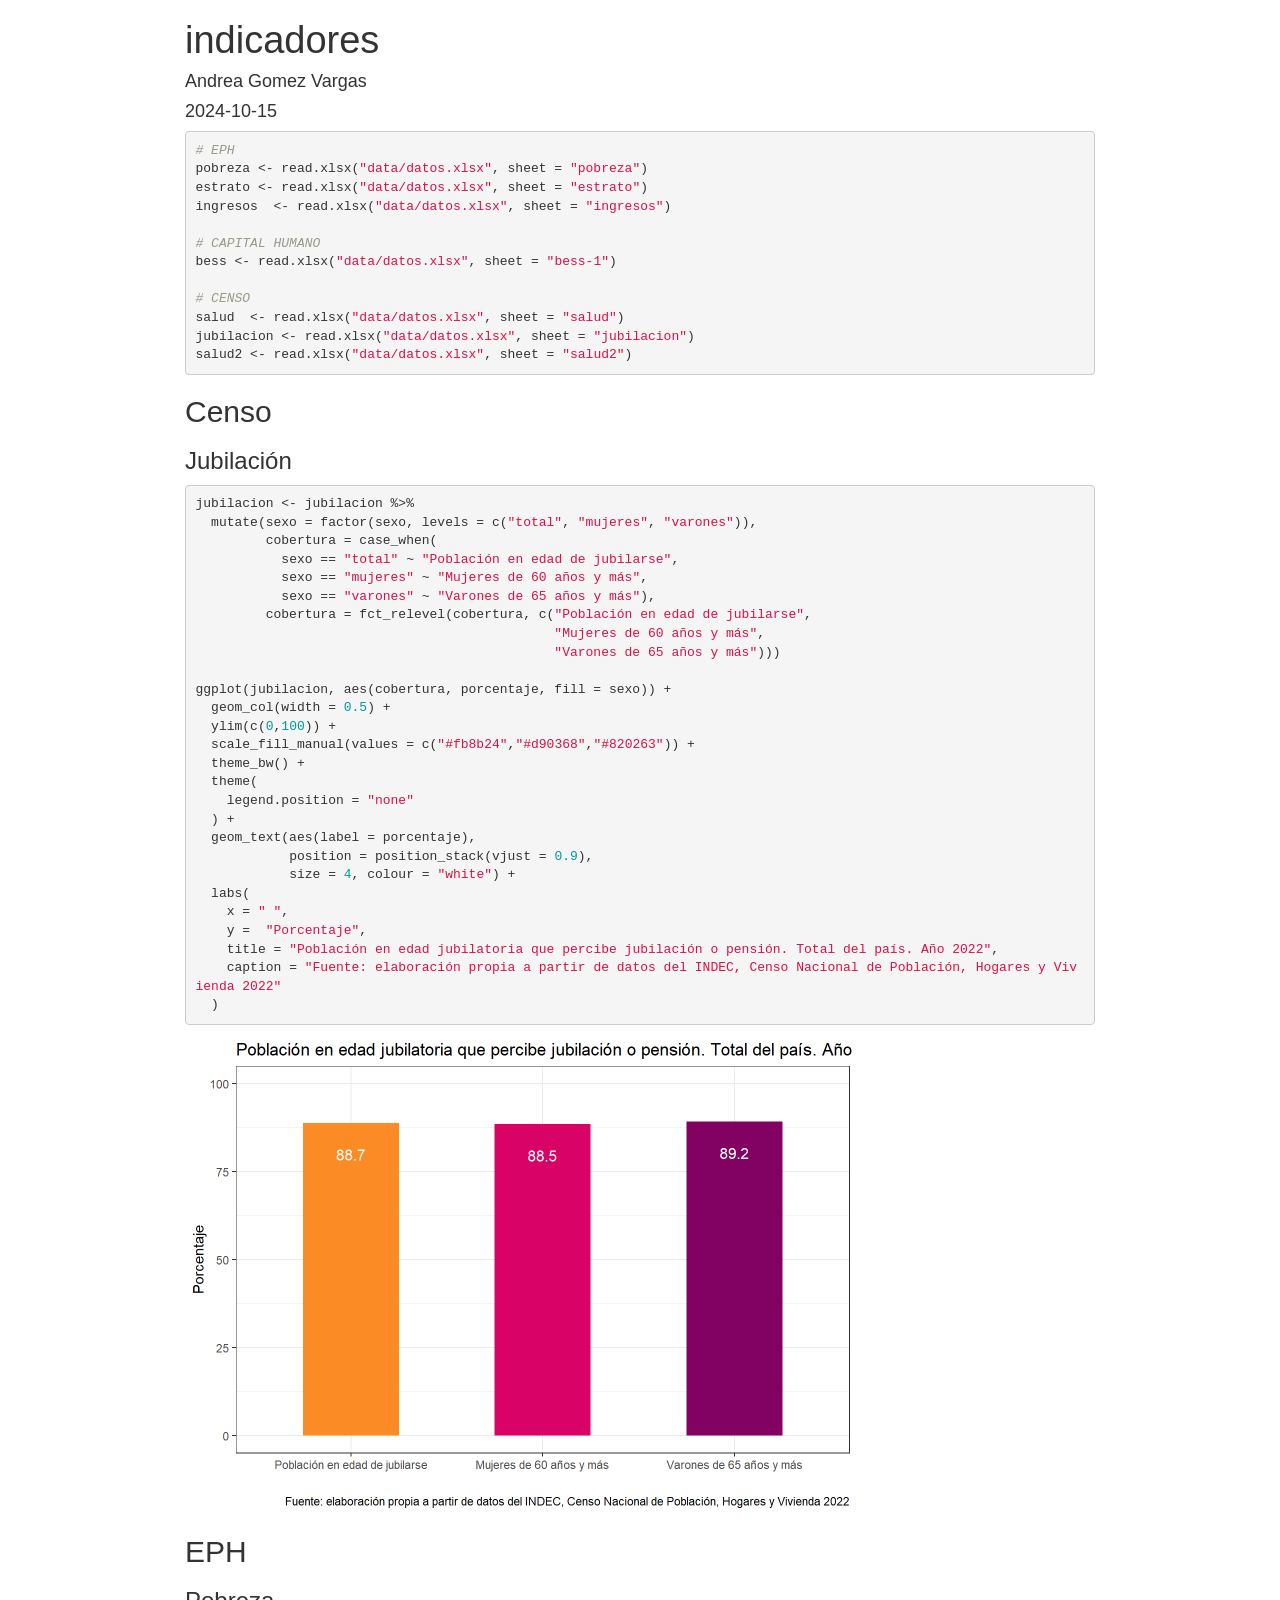
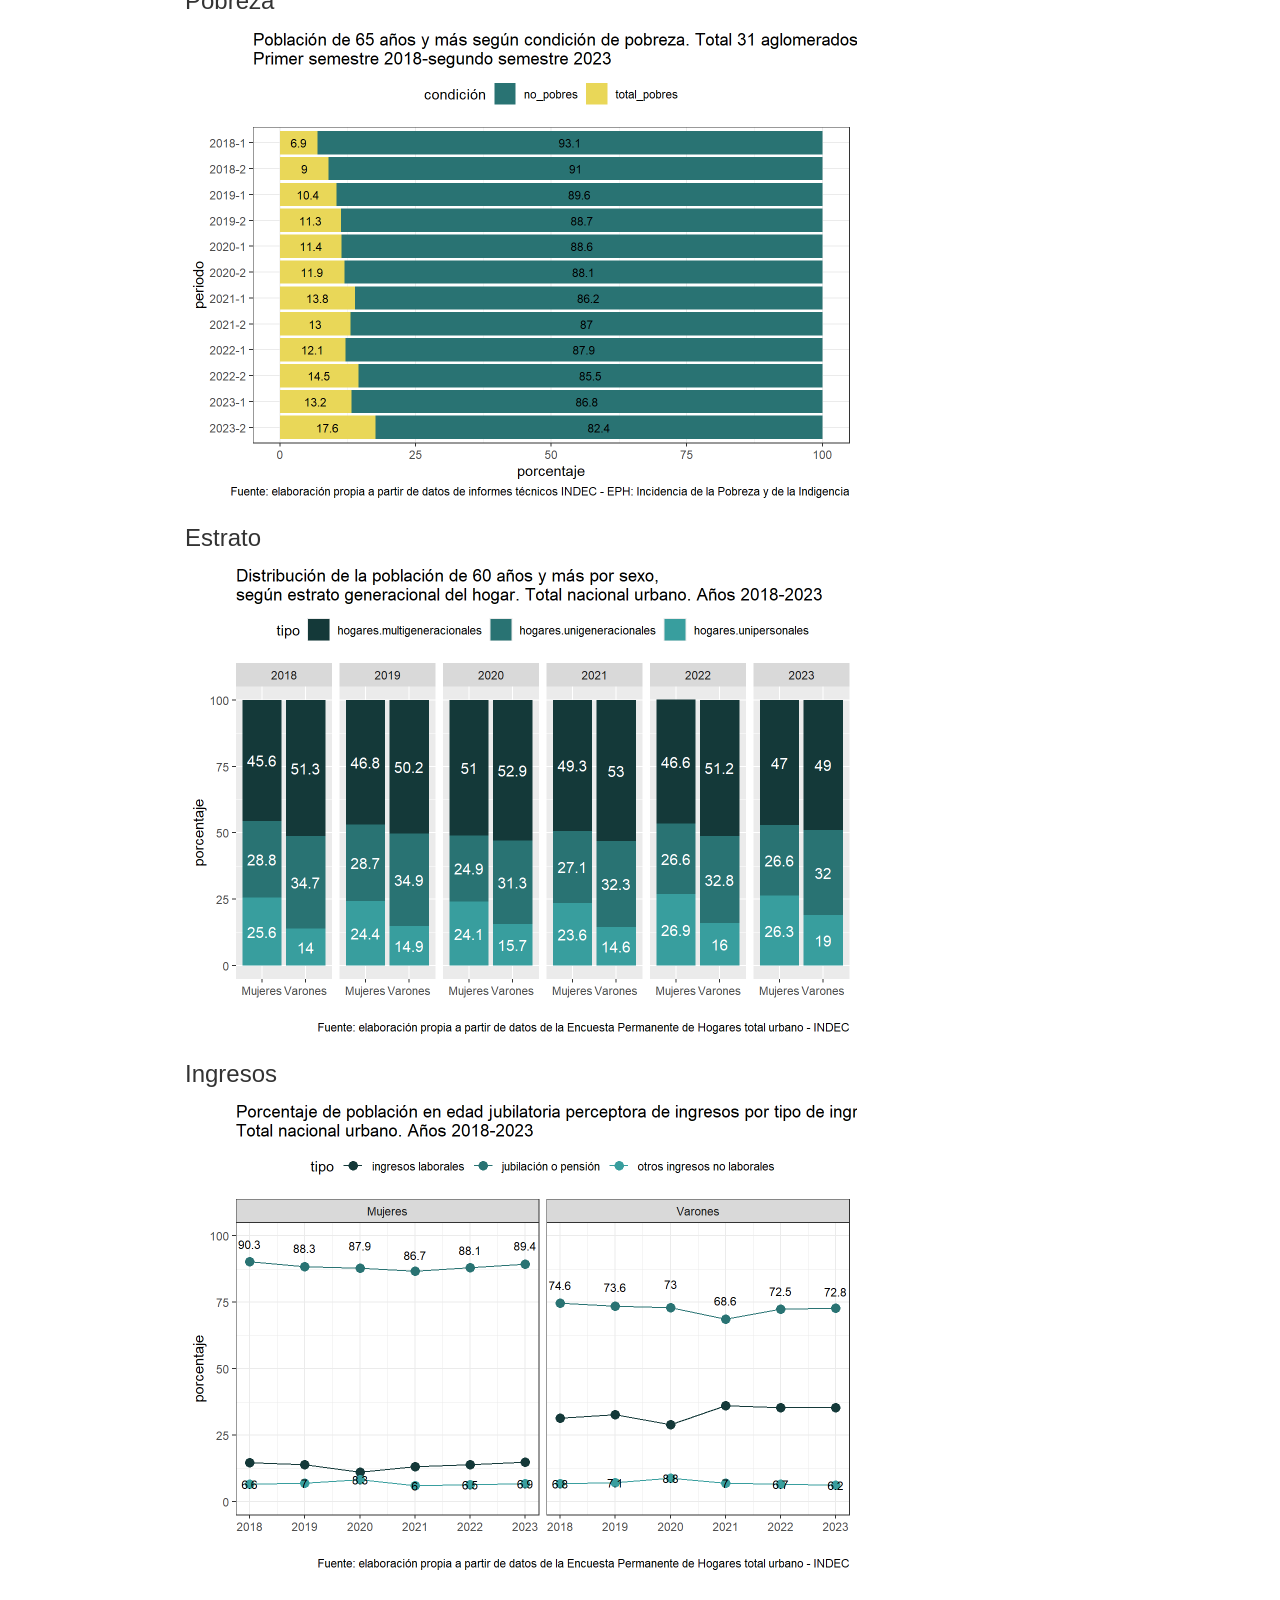
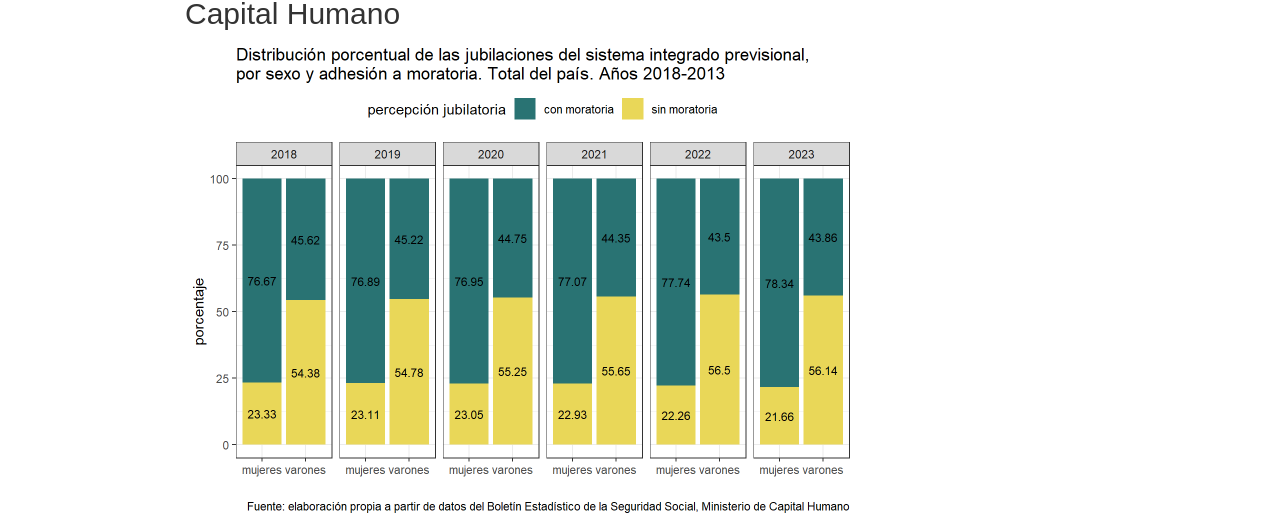
==== indicadores.html @ 0a5848cb "update graphs" ====
<!DOCTYPE html>

<html>

<head>

<meta charset="utf-8" />
<meta name="generator" content="pandoc" />
<meta http-equiv="X-UA-Compatible" content="IE=EDGE" />


<meta name="author" content="Andrea Gomez Vargas" />

<meta name="date" content="2024-10-15" />

<title>indicadores</title>

<script>// Pandoc 2.9 adds attributes on both header and div. We remove the former (to
// be compatible with the behavior of Pandoc < 2.8).
document.addEventListener('DOMContentLoaded', function(e) {
  var hs = document.querySelectorAll("div.section[class*='level'] > :first-child");
  var i, h, a;
  for (i = 0; i < hs.length; i++) {
    h = hs[i];
    if (!/^h[1-6]$/i.test(h.tagName)) continue;  // it should be a header h1-h6
    a = h.attributes;
    while (a.length > 0) h.removeAttribute(a[0].name);
  }
});
</script>
<script>/*! jQuery v3.6.0 | (c) OpenJS Foundation and other contributors | jquery.org/license */
!function(e,t){"use strict";"object"==typeof module&&"object"==typeof module.exports?module.exports=e.document?t(e,!0):function(e){if(!e.document)throw new Error("jQuery requires a window with a document");return t(e)}:t(e)}("undefined"!=typeof window?window:this,function(C,e){"use strict";var t=[],r=Object.getPrototypeOf,s=t.slice,g=t.flat?function(e){return t.flat.call(e)}:function(e){return t.concat.apply([],e)},u=t.push,i=t.indexOf,n={},o=n.toString,v=n.hasOwnProperty,a=v.toString,l=a.call(Object),y={},m=function(e){return"function"==typeof e&&"number"!=typeof e.nodeType&&"function"!=typeof e.item},x=function(e){return null!=e&&e===e.window},E=C.document,c={type:!0,src:!0,nonce:!0,noModule:!0};function b(e,t,n){var r,i,o=(n=n||E).createElement("script");if(o.text=e,t)for(r in c)(i=t[r]||t.getAttribute&&t.getAttribute(r))&&o.setAttribute(r,i);n.head.appendChild(o).parentNode.removeChild(o)}function w(e){return null==e?e+"":"object"==typeof e||"function"==typeof e?n[o.call(e)]||"object":typeof e}var f="3.6.0",S=function(e,t){return new S.fn.init(e,t)};function p(e){var t=!!e&&"length"in e&&e.length,n=w(e);return!m(e)&&!x(e)&&("array"===n||0===t||"number"==typeof t&&0<t&&t-1 in e)}S.fn=S.prototype={jquery:f,constructor:S,length:0,toArray:function(){return s.call(this)},get:function(e){return null==e?s.call(this):e<0?this[e+this.length]:this[e]},pushStack:function(e){var t=S.merge(this.constructor(),e);return t.prevObject=this,t},each:function(e){return S.each(this,e)},map:function(n){return this.pushStack(S.map(this,function(e,t){return n.call(e,t,e)}))},slice:function(){return this.pushStack(s.apply(this,arguments))},first:function(){return this.eq(0)},last:function(){return this.eq(-1)},even:function(){return this.pushStack(S.grep(this,function(e,t){return(t+1)%2}))},odd:function(){return this.pushStack(S.grep(this,function(e,t){return t%2}))},eq:function(e){var t=this.length,n=+e+(e<0?t:0);return this.pushStack(0<=n&&n<t?[this[n]]:[])},end:function(){return this.prevObject||this.constructor()},push:u,sort:t.sort,splice:t.splice},S.extend=S.fn.extend=function(){var e,t,n,r,i,o,a=arguments[0]||{},s=1,u=arguments.length,l=!1;for("boolean"==typeof a&&(l=a,a=arguments[s]||{},s++),"object"==typeof a||m(a)||(a={}),s===u&&(a=this,s--);s<u;s++)if(null!=(e=arguments[s]))for(t in e)r=e[t],"__proto__"!==t&&a!==r&&(l&&r&&(S.isPlainObject(r)||(i=Array.isArray(r)))?(n=a[t],o=i&&!Array.isArray(n)?[]:i||S.isPlainObject(n)?n:{},i=!1,a[t]=S.extend(l,o,r)):void 0!==r&&(a[t]=r));return a},S.extend({expando:"jQuery"+(f+Math.random()).replace(/\D/g,""),isReady:!0,error:function(e){throw new Error(e)},noop:function(){},isPlainObject:function(e){var t,n;return!(!e||"[object Object]"!==o.call(e))&&(!(t=r(e))||"function"==typeof(n=v.call(t,"constructor")&&t.constructor)&&a.call(n)===l)},isEmptyObject:function(e){var t;for(t in e)return!1;return!0},globalEval:function(e,t,n){b(e,{nonce:t&&t.nonce},n)},each:function(e,t){var n,r=0;if(p(e)){for(n=e.length;r<n;r++)if(!1===t.call(e[r],r,e[r]))break}else for(r in e)if(!1===t.call(e[r],r,e[r]))break;return e},makeArray:function(e,t){var n=t||[];return null!=e&&(p(Object(e))?S.merge(n,"string"==typeof e?[e]:e):u.call(n,e)),n},inArray:function(e,t,n){return null==t?-1:i.call(t,e,n)},merge:function(e,t){for(var n=+t.length,r=0,i=e.length;r<n;r++)e[i++]=t[r];return e.length=i,e},grep:function(e,t,n){for(var r=[],i=0,o=e.length,a=!n;i<o;i++)!t(e[i],i)!==a&&r.push(e[i]);return r},map:function(e,t,n){var r,i,o=0,a=[];if(p(e))for(r=e.length;o<r;o++)null!=(i=t(e[o],o,n))&&a.push(i);else for(o in e)null!=(i=t(e[o],o,n))&&a.push(i);return g(a)},guid:1,support:y}),"function"==typeof Symbol&&(S.fn[Symbol.iterator]=t[Symbol.iterator]),S.each("Boolean Number String Function Array Date RegExp Object Error Symbol".split(" "),function(e,t){n["[object "+t+"]"]=t.toLowerCase()});var d=function(n){var e,d,b,o,i,h,f,g,w,u,l,T,C,a,E,v,s,c,y,S="sizzle"+1*new Date,p=n.document,k=0,r=0,m=ue(),x=ue(),A=ue(),N=ue(),j=function(e,t){return e===t&&(l=!0),0},D={}.hasOwnProperty,t=[],q=t.pop,L=t.push,H=t.push,O=t.slice,P=function(e,t){for(var n=0,r=e.length;n<r;n++)if(e[n]===t)return n;return-1},R="checked|selected|async|autofocus|autoplay|controls|defer|disabled|hidden|ismap|loop|multiple|open|readonly|required|scoped",M="[\\x20\\t\\r\\n\\f]",I="(?:\\\\[\\da-fA-F]{1,6}"+M+"?|\\\\[^\\r\\n\\f]|[\\w-]|[^\0-\\x7f])+",W="\\["+M+"*("+I+")(?:"+M+"*([*^$|!~]?=)"+M+"*(?:'((?:\\\\.|[^\\\\'])*)'|\"((?:\\\\.|[^\\\\\"])*)\"|("+I+"))|)"+M+"*\\]",F=":("+I+")(?:\\((('((?:\\\\.|[^\\\\'])*)'|\"((?:\\\\.|[^\\\\\"])*)\")|((?:\\\\.|[^\\\\()[\\]]|"+W+")*)|.*)\\)|)",B=new RegExp(M+"+","g"),$=new RegExp("^"+M+"+|((?:^|[^\\\\])(?:\\\\.)*)"+M+"+$","g"),_=new RegExp("^"+M+"*,"+M+"*"),z=new RegExp("^"+M+"*([>+~]|"+M+")"+M+"*"),U=new RegExp(M+"|>"),X=new RegExp(F),V=new RegExp("^"+I+"$"),G={ID:new RegExp("^#("+I+")"),CLASS:new RegExp("^\\.("+I+")"),TAG:new RegExp("^("+I+"|[*])"),ATTR:new RegExp("^"+W),PSEUDO:new RegExp("^"+F),CHILD:new RegExp("^:(only|first|last|nth|nth-last)-(child|of-type)(?:\\("+M+"*(even|odd|(([+-]|)(\\d*)n|)"+M+"*(?:([+-]|)"+M+"*(\\d+)|))"+M+"*\\)|)","i"),bool:new RegExp("^(?:"+R+")$","i"),needsContext:new RegExp("^"+M+"*[>+~]|:(even|odd|eq|gt|lt|nth|first|last)(?:\\("+M+"*((?:-\\d)?\\d*)"+M+"*\\)|)(?=[^-]|$)","i")},Y=/HTML$/i,Q=/^(?:input|select|textarea|button)$/i,J=/^h\d$/i,K=/^[^{]+\{\s*\[native \w/,Z=/^(?:#([\w-]+)|(\w+)|\.([\w-]+))$/,ee=/[+~]/,te=new RegExp("\\\\[\\da-fA-F]{1,6}"+M+"?|\\\\([^\\r\\n\\f])","g"),ne=function(e,t){var n="0x"+e.slice(1)-65536;return t||(n<0?String.fromCharCode(n+65536):String.fromCharCode(n>>10|55296,1023&n|56320))},re=/([\0-\x1f\x7f]|^-?\d)|^-$|[^\0-\x1f\x7f-\uFFFF\w-]/g,ie=function(e,t){return t?"\0"===e?"\ufffd":e.slice(0,-1)+"\\"+e.charCodeAt(e.length-1).toString(16)+" ":"\\"+e},oe=function(){T()},ae=be(function(e){return!0===e.disabled&&"fieldset"===e.nodeName.toLowerCase()},{dir:"parentNode",next:"legend"});try{H.apply(t=O.call(p.childNodes),p.childNodes),t[p.childNodes.length].nodeType}catch(e){H={apply:t.length?function(e,t){L.apply(e,O.call(t))}:function(e,t){var n=e.length,r=0;while(e[n++]=t[r++]);e.length=n-1}}}function se(t,e,n,r){var i,o,a,s,u,l,c,f=e&&e.ownerDocument,p=e?e.nodeType:9;if(n=n||[],"string"!=typeof t||!t||1!==p&&9!==p&&11!==p)return n;if(!r&&(T(e),e=e||C,E)){if(11!==p&&(u=Z.exec(t)))if(i=u[1]){if(9===p){if(!(a=e.getElementById(i)))return n;if(a.id===i)return n.push(a),n}else if(f&&(a=f.getElementById(i))&&y(e,a)&&a.id===i)return n.push(a),n}else{if(u[2])return H.apply(n,e.getElementsByTagName(t)),n;if((i=u[3])&&d.getElementsByClassName&&e.getElementsByClassName)return H.apply(n,e.getElementsByClassName(i)),n}if(d.qsa&&!N[t+" "]&&(!v||!v.test(t))&&(1!==p||"object"!==e.nodeName.toLowerCase())){if(c=t,f=e,1===p&&(U.test(t)||z.test(t))){(f=ee.test(t)&&ye(e.parentNode)||e)===e&&d.scope||((s=e.getAttribute("id"))?s=s.replace(re,ie):e.setAttribute("id",s=S)),o=(l=h(t)).length;while(o--)l[o]=(s?"#"+s:":scope")+" "+xe(l[o]);c=l.join(",")}try{return H.apply(n,f.querySelectorAll(c)),n}catch(e){N(t,!0)}finally{s===S&&e.removeAttribute("id")}}}return g(t.replace($,"$1"),e,n,r)}function ue(){var r=[];return function e(t,n){return r.push(t+" ")>b.cacheLength&&delete e[r.shift()],e[t+" "]=n}}function le(e){return e[S]=!0,e}function ce(e){var t=C.createElement("fieldset");try{return!!e(t)}catch(e){return!1}finally{t.parentNode&&t.parentNode.removeChild(t),t=null}}function fe(e,t){var n=e.split("|"),r=n.length;while(r--)b.attrHandle[n[r]]=t}function pe(e,t){var n=t&&e,r=n&&1===e.nodeType&&1===t.nodeType&&e.sourceIndex-t.sourceIndex;if(r)return r;if(n)while(n=n.nextSibling)if(n===t)return-1;return e?1:-1}function de(t){return function(e){return"input"===e.nodeName.toLowerCase()&&e.type===t}}function he(n){return function(e){var t=e.nodeName.toLowerCase();return("input"===t||"button"===t)&&e.type===n}}function ge(t){return function(e){return"form"in e?e.parentNode&&!1===e.disabled?"label"in e?"label"in e.parentNode?e.parentNode.disabled===t:e.disabled===t:e.isDisabled===t||e.isDisabled!==!t&&ae(e)===t:e.disabled===t:"label"in e&&e.disabled===t}}function ve(a){return le(function(o){return o=+o,le(function(e,t){var n,r=a([],e.length,o),i=r.length;while(i--)e[n=r[i]]&&(e[n]=!(t[n]=e[n]))})})}function ye(e){return e&&"undefined"!=typeof e.getElementsByTagName&&e}for(e in d=se.support={},i=se.isXML=function(e){var t=e&&e.namespaceURI,n=e&&(e.ownerDocument||e).documentElement;return!Y.test(t||n&&n.nodeName||"HTML")},T=se.setDocument=function(e){var t,n,r=e?e.ownerDocument||e:p;return r!=C&&9===r.nodeType&&r.documentElement&&(a=(C=r).documentElement,E=!i(C),p!=C&&(n=C.defaultView)&&n.top!==n&&(n.addEventListener?n.addEventListener("unload",oe,!1):n.attachEvent&&n.attachEvent("onunload",oe)),d.scope=ce(function(e){return a.appendChild(e).appendChild(C.createElement("div")),"undefined"!=typeof e.querySelectorAll&&!e.querySelectorAll(":scope fieldset div").length}),d.attributes=ce(function(e){return e.className="i",!e.getAttribute("className")}),d.getElementsByTagName=ce(function(e){return e.appendChild(C.createComment("")),!e.getElementsByTagName("*").length}),d.getElementsByClassName=K.test(C.getElementsByClassName),d.getById=ce(function(e){return a.appendChild(e).id=S,!C.getElementsByName||!C.getElementsByName(S).length}),d.getById?(b.filter.ID=function(e){var t=e.replace(te,ne);return function(e){return e.getAttribute("id")===t}},b.find.ID=function(e,t){if("undefined"!=typeof t.getElementById&&E){var n=t.getElementById(e);return n?[n]:[]}}):(b.filter.ID=function(e){var n=e.replace(te,ne);return function(e){var t="undefined"!=typeof e.getAttributeNode&&e.getAttributeNode("id");return t&&t.value===n}},b.find.ID=function(e,t){if("undefined"!=typeof t.getElementById&&E){var n,r,i,o=t.getElementById(e);if(o){if((n=o.getAttributeNode("id"))&&n.value===e)return[o];i=t.getElementsByName(e),r=0;while(o=i[r++])if((n=o.getAttributeNode("id"))&&n.value===e)return[o]}return[]}}),b.find.TAG=d.getElementsByTagName?function(e,t){return"undefined"!=typeof t.getElementsByTagName?t.getElementsByTagName(e):d.qsa?t.querySelectorAll(e):void 0}:function(e,t){var n,r=[],i=0,o=t.getElementsByTagName(e);if("*"===e){while(n=o[i++])1===n.nodeType&&r.push(n);return r}return o},b.find.CLASS=d.getElementsByClassName&&function(e,t){if("undefined"!=typeof t.getElementsByClassName&&E)return t.getElementsByClassName(e)},s=[],v=[],(d.qsa=K.test(C.querySelectorAll))&&(ce(function(e){var t;a.appendChild(e).innerHTML="<a id='"+S+"'></a><select id='"+S+"-\r\\' msallowcapture=''><option selected=''></option></select>",e.querySelectorAll("[msallowcapture^='']").length&&v.push("[*^$]="+M+"*(?:''|\"\")"),e.querySelectorAll("[selected]").length||v.push("\\["+M+"*(?:value|"+R+")"),e.querySelectorAll("[id~="+S+"-]").length||v.push("~="),(t=C.createElement("input")).setAttribute("name",""),e.appendChild(t),e.querySelectorAll("[name='']").length||v.push("\\["+M+"*name"+M+"*="+M+"*(?:''|\"\")"),e.querySelectorAll(":checked").length||v.push(":checked"),e.querySelectorAll("a#"+S+"+*").length||v.push(".#.+[+~]"),e.querySelectorAll("\\\f"),v.push("[\\r\\n\\f]")}),ce(function(e){e.innerHTML="<a href='' disabled='disabled'></a><select disabled='disabled'><option/></select>";var t=C.createElement("input");t.setAttribute("type","hidden"),e.appendChild(t).setAttribute("name","D"),e.querySelectorAll("[name=d]").length&&v.push("name"+M+"*[*^$|!~]?="),2!==e.querySelectorAll(":enabled").length&&v.push(":enabled",":disabled"),a.appendChild(e).disabled=!0,2!==e.querySelectorAll(":disabled").length&&v.push(":enabled",":disabled"),e.querySelectorAll("*,:x"),v.push(",.*:")})),(d.matchesSelector=K.test(c=a.matches||a.webkitMatchesSelector||a.mozMatchesSelector||a.oMatchesSelector||a.msMatchesSelector))&&ce(function(e){d.disconnectedMatch=c.call(e,"*"),c.call(e,"[s!='']:x"),s.push("!=",F)}),v=v.length&&new RegExp(v.join("|")),s=s.length&&new RegExp(s.join("|")),t=K.test(a.compareDocumentPosition),y=t||K.test(a.contains)?function(e,t){var n=9===e.nodeType?e.documentElement:e,r=t&&t.parentNode;return e===r||!(!r||1!==r.nodeType||!(n.contains?n.contains(r):e.compareDocumentPosition&&16&e.compareDocumentPosition(r)))}:function(e,t){if(t)while(t=t.parentNode)if(t===e)return!0;return!1},j=t?function(e,t){if(e===t)return l=!0,0;var n=!e.compareDocumentPosition-!t.compareDocumentPosition;return n||(1&(n=(e.ownerDocument||e)==(t.ownerDocument||t)?e.compareDocumentPosition(t):1)||!d.sortDetached&&t.compareDocumentPosition(e)===n?e==C||e.ownerDocument==p&&y(p,e)?-1:t==C||t.ownerDocument==p&&y(p,t)?1:u?P(u,e)-P(u,t):0:4&n?-1:1)}:function(e,t){if(e===t)return l=!0,0;var n,r=0,i=e.parentNode,o=t.parentNode,a=[e],s=[t];if(!i||!o)return e==C?-1:t==C?1:i?-1:o?1:u?P(u,e)-P(u,t):0;if(i===o)return pe(e,t);n=e;while(n=n.parentNode)a.unshift(n);n=t;while(n=n.parentNode)s.unshift(n);while(a[r]===s[r])r++;return r?pe(a[r],s[r]):a[r]==p?-1:s[r]==p?1:0}),C},se.matches=function(e,t){return se(e,null,null,t)},se.matchesSelector=function(e,t){if(T(e),d.matchesSelector&&E&&!N[t+" "]&&(!s||!s.test(t))&&(!v||!v.test(t)))try{var n=c.call(e,t);if(n||d.disconnectedMatch||e.document&&11!==e.document.nodeType)return n}catch(e){N(t,!0)}return 0<se(t,C,null,[e]).length},se.contains=function(e,t){return(e.ownerDocument||e)!=C&&T(e),y(e,t)},se.attr=function(e,t){(e.ownerDocument||e)!=C&&T(e);var n=b.attrHandle[t.toLowerCase()],r=n&&D.call(b.attrHandle,t.toLowerCase())?n(e,t,!E):void 0;return void 0!==r?r:d.attributes||!E?e.getAttribute(t):(r=e.getAttributeNode(t))&&r.specified?r.value:null},se.escape=function(e){return(e+"").replace(re,ie)},se.error=function(e){throw new Error("Syntax error, unrecognized expression: "+e)},se.uniqueSort=function(e){var t,n=[],r=0,i=0;if(l=!d.detectDuplicates,u=!d.sortStable&&e.slice(0),e.sort(j),l){while(t=e[i++])t===e[i]&&(r=n.push(i));while(r--)e.splice(n[r],1)}return u=null,e},o=se.getText=function(e){var t,n="",r=0,i=e.nodeType;if(i){if(1===i||9===i||11===i){if("string"==typeof e.textContent)return e.textContent;for(e=e.firstChild;e;e=e.nextSibling)n+=o(e)}else if(3===i||4===i)return e.nodeValue}else while(t=e[r++])n+=o(t);return n},(b=se.selectors={cacheLength:50,createPseudo:le,match:G,attrHandle:{},find:{},relative:{">":{dir:"parentNode",first:!0}," ":{dir:"parentNode"},"+":{dir:"previousSibling",first:!0},"~":{dir:"previousSibling"}},preFilter:{ATTR:function(e){return e[1]=e[1].replace(te,ne),e[3]=(e[3]||e[4]||e[5]||"").replace(te,ne),"~="===e[2]&&(e[3]=" "+e[3]+" "),e.slice(0,4)},CHILD:function(e){return e[1]=e[1].toLowerCase(),"nth"===e[1].slice(0,3)?(e[3]||se.error(e[0]),e[4]=+(e[4]?e[5]+(e[6]||1):2*("even"===e[3]||"odd"===e[3])),e[5]=+(e[7]+e[8]||"odd"===e[3])):e[3]&&se.error(e[0]),e},PSEUDO:function(e){var t,n=!e[6]&&e[2];return G.CHILD.test(e[0])?null:(e[3]?e[2]=e[4]||e[5]||"":n&&X.test(n)&&(t=h(n,!0))&&(t=n.indexOf(")",n.length-t)-n.length)&&(e[0]=e[0].slice(0,t),e[2]=n.slice(0,t)),e.slice(0,3))}},filter:{TAG:function(e){var t=e.replace(te,ne).toLowerCase();return"*"===e?function(){return!0}:function(e){return e.nodeName&&e.nodeName.toLowerCase()===t}},CLASS:function(e){var t=m[e+" "];return t||(t=new RegExp("(^|"+M+")"+e+"("+M+"|$)"))&&m(e,function(e){return t.test("string"==typeof e.className&&e.className||"undefined"!=typeof e.getAttribute&&e.getAttribute("class")||"")})},ATTR:function(n,r,i){return function(e){var t=se.attr(e,n);return null==t?"!="===r:!r||(t+="","="===r?t===i:"!="===r?t!==i:"^="===r?i&&0===t.indexOf(i):"*="===r?i&&-1<t.indexOf(i):"$="===r?i&&t.slice(-i.length)===i:"~="===r?-1<(" "+t.replace(B," ")+" ").indexOf(i):"|="===r&&(t===i||t.slice(0,i.length+1)===i+"-"))}},CHILD:function(h,e,t,g,v){var y="nth"!==h.slice(0,3),m="last"!==h.slice(-4),x="of-type"===e;return 1===g&&0===v?function(e){return!!e.parentNode}:function(e,t,n){var r,i,o,a,s,u,l=y!==m?"nextSibling":"previousSibling",c=e.parentNode,f=x&&e.nodeName.toLowerCase(),p=!n&&!x,d=!1;if(c){if(y){while(l){a=e;while(a=a[l])if(x?a.nodeName.toLowerCase()===f:1===a.nodeType)return!1;u=l="only"===h&&!u&&"nextSibling"}return!0}if(u=[m?c.firstChild:c.lastChild],m&&p){d=(s=(r=(i=(o=(a=c)[S]||(a[S]={}))[a.uniqueID]||(o[a.uniqueID]={}))[h]||[])[0]===k&&r[1])&&r[2],a=s&&c.childNodes[s];while(a=++s&&a&&a[l]||(d=s=0)||u.pop())if(1===a.nodeType&&++d&&a===e){i[h]=[k,s,d];break}}else if(p&&(d=s=(r=(i=(o=(a=e)[S]||(a[S]={}))[a.uniqueID]||(o[a.uniqueID]={}))[h]||[])[0]===k&&r[1]),!1===d)while(a=++s&&a&&a[l]||(d=s=0)||u.pop())if((x?a.nodeName.toLowerCase()===f:1===a.nodeType)&&++d&&(p&&((i=(o=a[S]||(a[S]={}))[a.uniqueID]||(o[a.uniqueID]={}))[h]=[k,d]),a===e))break;return(d-=v)===g||d%g==0&&0<=d/g}}},PSEUDO:function(e,o){var t,a=b.pseudos[e]||b.setFilters[e.toLowerCase()]||se.error("unsupported pseudo: "+e);return a[S]?a(o):1<a.length?(t=[e,e,"",o],b.setFilters.hasOwnProperty(e.toLowerCase())?le(function(e,t){var n,r=a(e,o),i=r.length;while(i--)e[n=P(e,r[i])]=!(t[n]=r[i])}):function(e){return a(e,0,t)}):a}},pseudos:{not:le(function(e){var r=[],i=[],s=f(e.replace($,"$1"));return s[S]?le(function(e,t,n,r){var i,o=s(e,null,r,[]),a=e.length;while(a--)(i=o[a])&&(e[a]=!(t[a]=i))}):function(e,t,n){return r[0]=e,s(r,null,n,i),r[0]=null,!i.pop()}}),has:le(function(t){return function(e){return 0<se(t,e).length}}),contains:le(function(t){return t=t.replace(te,ne),function(e){return-1<(e.textContent||o(e)).indexOf(t)}}),lang:le(function(n){return V.test(n||"")||se.error("unsupported lang: "+n),n=n.replace(te,ne).toLowerCase(),function(e){var t;do{if(t=E?e.lang:e.getAttribute("xml:lang")||e.getAttribute("lang"))return(t=t.toLowerCase())===n||0===t.indexOf(n+"-")}while((e=e.parentNode)&&1===e.nodeType);return!1}}),target:function(e){var t=n.location&&n.location.hash;return t&&t.slice(1)===e.id},root:function(e){return e===a},focus:function(e){return e===C.activeElement&&(!C.hasFocus||C.hasFocus())&&!!(e.type||e.href||~e.tabIndex)},enabled:ge(!1),disabled:ge(!0),checked:function(e){var t=e.nodeName.toLowerCase();return"input"===t&&!!e.checked||"option"===t&&!!e.selected},selected:function(e){return e.parentNode&&e.parentNode.selectedIndex,!0===e.selected},empty:function(e){for(e=e.firstChild;e;e=e.nextSibling)if(e.nodeType<6)return!1;return!0},parent:function(e){return!b.pseudos.empty(e)},header:function(e){return J.test(e.nodeName)},input:function(e){return Q.test(e.nodeName)},button:function(e){var t=e.nodeName.toLowerCase();return"input"===t&&"button"===e.type||"button"===t},text:function(e){var t;return"input"===e.nodeName.toLowerCase()&&"text"===e.type&&(null==(t=e.getAttribute("type"))||"text"===t.toLowerCase())},first:ve(function(){return[0]}),last:ve(function(e,t){return[t-1]}),eq:ve(function(e,t,n){return[n<0?n+t:n]}),even:ve(function(e,t){for(var n=0;n<t;n+=2)e.push(n);return e}),odd:ve(function(e,t){for(var n=1;n<t;n+=2)e.push(n);return e}),lt:ve(function(e,t,n){for(var r=n<0?n+t:t<n?t:n;0<=--r;)e.push(r);return e}),gt:ve(function(e,t,n){for(var r=n<0?n+t:n;++r<t;)e.push(r);return e})}}).pseudos.nth=b.pseudos.eq,{radio:!0,checkbox:!0,file:!0,password:!0,image:!0})b.pseudos[e]=de(e);for(e in{submit:!0,reset:!0})b.pseudos[e]=he(e);function me(){}function xe(e){for(var t=0,n=e.length,r="";t<n;t++)r+=e[t].value;return r}function be(s,e,t){var u=e.dir,l=e.next,c=l||u,f=t&&"parentNode"===c,p=r++;return e.first?function(e,t,n){while(e=e[u])if(1===e.nodeType||f)return s(e,t,n);return!1}:function(e,t,n){var r,i,o,a=[k,p];if(n){while(e=e[u])if((1===e.nodeType||f)&&s(e,t,n))return!0}else while(e=e[u])if(1===e.nodeType||f)if(i=(o=e[S]||(e[S]={}))[e.uniqueID]||(o[e.uniqueID]={}),l&&l===e.nodeName.toLowerCase())e=e[u]||e;else{if((r=i[c])&&r[0]===k&&r[1]===p)return a[2]=r[2];if((i[c]=a)[2]=s(e,t,n))return!0}return!1}}function we(i){return 1<i.length?function(e,t,n){var r=i.length;while(r--)if(!i[r](e,t,n))return!1;return!0}:i[0]}function Te(e,t,n,r,i){for(var o,a=[],s=0,u=e.length,l=null!=t;s<u;s++)(o=e[s])&&(n&&!n(o,r,i)||(a.push(o),l&&t.push(s)));return a}function Ce(d,h,g,v,y,e){return v&&!v[S]&&(v=Ce(v)),y&&!y[S]&&(y=Ce(y,e)),le(function(e,t,n,r){var i,o,a,s=[],u=[],l=t.length,c=e||function(e,t,n){for(var r=0,i=t.length;r<i;r++)se(e,t[r],n);return n}(h||"*",n.nodeType?[n]:n,[]),f=!d||!e&&h?c:Te(c,s,d,n,r),p=g?y||(e?d:l||v)?[]:t:f;if(g&&g(f,p,n,r),v){i=Te(p,u),v(i,[],n,r),o=i.length;while(o--)(a=i[o])&&(p[u[o]]=!(f[u[o]]=a))}if(e){if(y||d){if(y){i=[],o=p.length;while(o--)(a=p[o])&&i.push(f[o]=a);y(null,p=[],i,r)}o=p.length;while(o--)(a=p[o])&&-1<(i=y?P(e,a):s[o])&&(e[i]=!(t[i]=a))}}else p=Te(p===t?p.splice(l,p.length):p),y?y(null,t,p,r):H.apply(t,p)})}function Ee(e){for(var i,t,n,r=e.length,o=b.relative[e[0].type],a=o||b.relative[" "],s=o?1:0,u=be(function(e){return e===i},a,!0),l=be(function(e){return-1<P(i,e)},a,!0),c=[function(e,t,n){var r=!o&&(n||t!==w)||((i=t).nodeType?u(e,t,n):l(e,t,n));return i=null,r}];s<r;s++)if(t=b.relative[e[s].type])c=[be(we(c),t)];else{if((t=b.filter[e[s].type].apply(null,e[s].matches))[S]){for(n=++s;n<r;n++)if(b.relative[e[n].type])break;return Ce(1<s&&we(c),1<s&&xe(e.slice(0,s-1).concat({value:" "===e[s-2].type?"*":""})).replace($,"$1"),t,s<n&&Ee(e.slice(s,n)),n<r&&Ee(e=e.slice(n)),n<r&&xe(e))}c.push(t)}return we(c)}return me.prototype=b.filters=b.pseudos,b.setFilters=new me,h=se.tokenize=function(e,t){var n,r,i,o,a,s,u,l=x[e+" "];if(l)return t?0:l.slice(0);a=e,s=[],u=b.preFilter;while(a){for(o in n&&!(r=_.exec(a))||(r&&(a=a.slice(r[0].length)||a),s.push(i=[])),n=!1,(r=z.exec(a))&&(n=r.shift(),i.push({value:n,type:r[0].replace($," ")}),a=a.slice(n.length)),b.filter)!(r=G[o].exec(a))||u[o]&&!(r=u[o](r))||(n=r.shift(),i.push({value:n,type:o,matches:r}),a=a.slice(n.length));if(!n)break}return t?a.length:a?se.error(e):x(e,s).slice(0)},f=se.compile=function(e,t){var n,v,y,m,x,r,i=[],o=[],a=A[e+" "];if(!a){t||(t=h(e)),n=t.length;while(n--)(a=Ee(t[n]))[S]?i.push(a):o.push(a);(a=A(e,(v=o,m=0<(y=i).length,x=0<v.length,r=function(e,t,n,r,i){var o,a,s,u=0,l="0",c=e&&[],f=[],p=w,d=e||x&&b.find.TAG("*",i),h=k+=null==p?1:Math.random()||.1,g=d.length;for(i&&(w=t==C||t||i);l!==g&&null!=(o=d[l]);l++){if(x&&o){a=0,t||o.ownerDocument==C||(T(o),n=!E);while(s=v[a++])if(s(o,t||C,n)){r.push(o);break}i&&(k=h)}m&&((o=!s&&o)&&u--,e&&c.push(o))}if(u+=l,m&&l!==u){a=0;while(s=y[a++])s(c,f,t,n);if(e){if(0<u)while(l--)c[l]||f[l]||(f[l]=q.call(r));f=Te(f)}H.apply(r,f),i&&!e&&0<f.length&&1<u+y.length&&se.uniqueSort(r)}return i&&(k=h,w=p),c},m?le(r):r))).selector=e}return a},g=se.select=function(e,t,n,r){var i,o,a,s,u,l="function"==typeof e&&e,c=!r&&h(e=l.selector||e);if(n=n||[],1===c.length){if(2<(o=c[0]=c[0].slice(0)).length&&"ID"===(a=o[0]).type&&9===t.nodeType&&E&&b.relative[o[1].type]){if(!(t=(b.find.ID(a.matches[0].replace(te,ne),t)||[])[0]))return n;l&&(t=t.parentNode),e=e.slice(o.shift().value.length)}i=G.needsContext.test(e)?0:o.length;while(i--){if(a=o[i],b.relative[s=a.type])break;if((u=b.find[s])&&(r=u(a.matches[0].replace(te,ne),ee.test(o[0].type)&&ye(t.parentNode)||t))){if(o.splice(i,1),!(e=r.length&&xe(o)))return H.apply(n,r),n;break}}}return(l||f(e,c))(r,t,!E,n,!t||ee.test(e)&&ye(t.parentNode)||t),n},d.sortStable=S.split("").sort(j).join("")===S,d.detectDuplicates=!!l,T(),d.sortDetached=ce(function(e){return 1&e.compareDocumentPosition(C.createElement("fieldset"))}),ce(function(e){return e.innerHTML="<a href='#'></a>","#"===e.firstChild.getAttribute("href")})||fe("type|href|height|width",function(e,t,n){if(!n)return e.getAttribute(t,"type"===t.toLowerCase()?1:2)}),d.attributes&&ce(function(e){return e.innerHTML="<input/>",e.firstChild.setAttribute("value",""),""===e.firstChild.getAttribute("value")})||fe("value",function(e,t,n){if(!n&&"input"===e.nodeName.toLowerCase())return e.defaultValue}),ce(function(e){return null==e.getAttribute("disabled")})||fe(R,function(e,t,n){var r;if(!n)return!0===e[t]?t.toLowerCase():(r=e.getAttributeNode(t))&&r.specified?r.value:null}),se}(C);S.find=d,S.expr=d.selectors,S.expr[":"]=S.expr.pseudos,S.uniqueSort=S.unique=d.uniqueSort,S.text=d.getText,S.isXMLDoc=d.isXML,S.contains=d.contains,S.escapeSelector=d.escape;var h=function(e,t,n){var r=[],i=void 0!==n;while((e=e[t])&&9!==e.nodeType)if(1===e.nodeType){if(i&&S(e).is(n))break;r.push(e)}return r},T=function(e,t){for(var n=[];e;e=e.nextSibling)1===e.nodeType&&e!==t&&n.push(e);return n},k=S.expr.match.needsContext;function A(e,t){return e.nodeName&&e.nodeName.toLowerCase()===t.toLowerCase()}var N=/^<([a-z][^\/\0>:\x20\t\r\n\f]*)[\x20\t\r\n\f]*\/?>(?:<\/\1>|)$/i;function j(e,n,r){return m(n)?S.grep(e,function(e,t){return!!n.call(e,t,e)!==r}):n.nodeType?S.grep(e,function(e){return e===n!==r}):"string"!=typeof n?S.grep(e,function(e){return-1<i.call(n,e)!==r}):S.filter(n,e,r)}S.filter=function(e,t,n){var r=t[0];return n&&(e=":not("+e+")"),1===t.length&&1===r.nodeType?S.find.matchesSelector(r,e)?[r]:[]:S.find.matches(e,S.grep(t,function(e){return 1===e.nodeType}))},S.fn.extend({find:function(e){var t,n,r=this.length,i=this;if("string"!=typeof e)return this.pushStack(S(e).filter(function(){for(t=0;t<r;t++)if(S.contains(i[t],this))return!0}));for(n=this.pushStack([]),t=0;t<r;t++)S.find(e,i[t],n);return 1<r?S.uniqueSort(n):n},filter:function(e){return this.pushStack(j(this,e||[],!1))},not:function(e){return this.pushStack(j(this,e||[],!0))},is:function(e){return!!j(this,"string"==typeof e&&k.test(e)?S(e):e||[],!1).length}});var D,q=/^(?:\s*(<[\w\W]+>)[^>]*|#([\w-]+))$/;(S.fn.init=function(e,t,n){var r,i;if(!e)return this;if(n=n||D,"string"==typeof e){if(!(r="<"===e[0]&&">"===e[e.length-1]&&3<=e.length?[null,e,null]:q.exec(e))||!r[1]&&t)return!t||t.jquery?(t||n).find(e):this.constructor(t).find(e);if(r[1]){if(t=t instanceof S?t[0]:t,S.merge(this,S.parseHTML(r[1],t&&t.nodeType?t.ownerDocument||t:E,!0)),N.test(r[1])&&S.isPlainObject(t))for(r in t)m(this[r])?this[r](t[r]):this.attr(r,t[r]);return this}return(i=E.getElementById(r[2]))&&(this[0]=i,this.length=1),this}return e.nodeType?(this[0]=e,this.length=1,this):m(e)?void 0!==n.ready?n.ready(e):e(S):S.makeArray(e,this)}).prototype=S.fn,D=S(E);var L=/^(?:parents|prev(?:Until|All))/,H={children:!0,contents:!0,next:!0,prev:!0};function O(e,t){while((e=e[t])&&1!==e.nodeType);return e}S.fn.extend({has:function(e){var t=S(e,this),n=t.length;return this.filter(function(){for(var e=0;e<n;e++)if(S.contains(this,t[e]))return!0})},closest:function(e,t){var n,r=0,i=this.length,o=[],a="string"!=typeof e&&S(e);if(!k.test(e))for(;r<i;r++)for(n=this[r];n&&n!==t;n=n.parentNode)if(n.nodeType<11&&(a?-1<a.index(n):1===n.nodeType&&S.find.matchesSelector(n,e))){o.push(n);break}return this.pushStack(1<o.length?S.uniqueSort(o):o)},index:function(e){return e?"string"==typeof e?i.call(S(e),this[0]):i.call(this,e.jquery?e[0]:e):this[0]&&this[0].parentNode?this.first().prevAll().length:-1},add:function(e,t){return this.pushStack(S.uniqueSort(S.merge(this.get(),S(e,t))))},addBack:function(e){return this.add(null==e?this.prevObject:this.prevObject.filter(e))}}),S.each({parent:function(e){var t=e.parentNode;return t&&11!==t.nodeType?t:null},parents:function(e){return h(e,"parentNode")},parentsUntil:function(e,t,n){return h(e,"parentNode",n)},next:function(e){return O(e,"nextSibling")},prev:function(e){return O(e,"previousSibling")},nextAll:function(e){return h(e,"nextSibling")},prevAll:function(e){return h(e,"previousSibling")},nextUntil:function(e,t,n){return h(e,"nextSibling",n)},prevUntil:function(e,t,n){return h(e,"previousSibling",n)},siblings:function(e){return T((e.parentNode||{}).firstChild,e)},children:function(e){return T(e.firstChild)},contents:function(e){return null!=e.contentDocument&&r(e.contentDocument)?e.contentDocument:(A(e,"template")&&(e=e.content||e),S.merge([],e.childNodes))}},function(r,i){S.fn[r]=function(e,t){var n=S.map(this,i,e);return"Until"!==r.slice(-5)&&(t=e),t&&"string"==typeof t&&(n=S.filter(t,n)),1<this.length&&(H[r]||S.uniqueSort(n),L.test(r)&&n.reverse()),this.pushStack(n)}});var P=/[^\x20\t\r\n\f]+/g;function R(e){return e}function M(e){throw e}function I(e,t,n,r){var i;try{e&&m(i=e.promise)?i.call(e).done(t).fail(n):e&&m(i=e.then)?i.call(e,t,n):t.apply(void 0,[e].slice(r))}catch(e){n.apply(void 0,[e])}}S.Callbacks=function(r){var e,n;r="string"==typeof r?(e=r,n={},S.each(e.match(P)||[],function(e,t){n[t]=!0}),n):S.extend({},r);var i,t,o,a,s=[],u=[],l=-1,c=function(){for(a=a||r.once,o=i=!0;u.length;l=-1){t=u.shift();while(++l<s.length)!1===s[l].apply(t[0],t[1])&&r.stopOnFalse&&(l=s.length,t=!1)}r.memory||(t=!1),i=!1,a&&(s=t?[]:"")},f={add:function(){return s&&(t&&!i&&(l=s.length-1,u.push(t)),function n(e){S.each(e,function(e,t){m(t)?r.unique&&f.has(t)||s.push(t):t&&t.length&&"string"!==w(t)&&n(t)})}(arguments),t&&!i&&c()),this},remove:function(){return S.each(arguments,function(e,t){var n;while(-1<(n=S.inArray(t,s,n)))s.splice(n,1),n<=l&&l--}),this},has:function(e){return e?-1<S.inArray(e,s):0<s.length},empty:function(){return s&&(s=[]),this},disable:function(){return a=u=[],s=t="",this},disabled:function(){return!s},lock:function(){return a=u=[],t||i||(s=t=""),this},locked:function(){return!!a},fireWith:function(e,t){return a||(t=[e,(t=t||[]).slice?t.slice():t],u.push(t),i||c()),this},fire:function(){return f.fireWith(this,arguments),this},fired:function(){return!!o}};return f},S.extend({Deferred:function(e){var o=[["notify","progress",S.Callbacks("memory"),S.Callbacks("memory"),2],["resolve","done",S.Callbacks("once memory"),S.Callbacks("once memory"),0,"resolved"],["reject","fail",S.Callbacks("once memory"),S.Callbacks("once memory"),1,"rejected"]],i="pending",a={state:function(){return i},always:function(){return s.done(arguments).fail(arguments),this},"catch":function(e){return a.then(null,e)},pipe:function(){var i=arguments;return S.Deferred(function(r){S.each(o,function(e,t){var n=m(i[t[4]])&&i[t[4]];s[t[1]](function(){var e=n&&n.apply(this,arguments);e&&m(e.promise)?e.promise().progress(r.notify).done(r.resolve).fail(r.reject):r[t[0]+"With"](this,n?[e]:arguments)})}),i=null}).promise()},then:function(t,n,r){var u=0;function l(i,o,a,s){return function(){var n=this,r=arguments,e=function(){var e,t;if(!(i<u)){if((e=a.apply(n,r))===o.promise())throw new TypeError("Thenable self-resolution");t=e&&("object"==typeof e||"function"==typeof e)&&e.then,m(t)?s?t.call(e,l(u,o,R,s),l(u,o,M,s)):(u++,t.call(e,l(u,o,R,s),l(u,o,M,s),l(u,o,R,o.notifyWith))):(a!==R&&(n=void 0,r=[e]),(s||o.resolveWith)(n,r))}},t=s?e:function(){try{e()}catch(e){S.Deferred.exceptionHook&&S.Deferred.exceptionHook(e,t.stackTrace),u<=i+1&&(a!==M&&(n=void 0,r=[e]),o.rejectWith(n,r))}};i?t():(S.Deferred.getStackHook&&(t.stackTrace=S.Deferred.getStackHook()),C.setTimeout(t))}}return S.Deferred(function(e){o[0][3].add(l(0,e,m(r)?r:R,e.notifyWith)),o[1][3].add(l(0,e,m(t)?t:R)),o[2][3].add(l(0,e,m(n)?n:M))}).promise()},promise:function(e){return null!=e?S.extend(e,a):a}},s={};return S.each(o,function(e,t){var n=t[2],r=t[5];a[t[1]]=n.add,r&&n.add(function(){i=r},o[3-e][2].disable,o[3-e][3].disable,o[0][2].lock,o[0][3].lock),n.add(t[3].fire),s[t[0]]=function(){return s[t[0]+"With"](this===s?void 0:this,arguments),this},s[t[0]+"With"]=n.fireWith}),a.promise(s),e&&e.call(s,s),s},when:function(e){var n=arguments.length,t=n,r=Array(t),i=s.call(arguments),o=S.Deferred(),a=function(t){return function(e){r[t]=this,i[t]=1<arguments.length?s.call(arguments):e,--n||o.resolveWith(r,i)}};if(n<=1&&(I(e,o.done(a(t)).resolve,o.reject,!n),"pending"===o.state()||m(i[t]&&i[t].then)))return o.then();while(t--)I(i[t],a(t),o.reject);return o.promise()}});var W=/^(Eval|Internal|Range|Reference|Syntax|Type|URI)Error$/;S.Deferred.exceptionHook=function(e,t){C.console&&C.console.warn&&e&&W.test(e.name)&&C.console.warn("jQuery.Deferred exception: "+e.message,e.stack,t)},S.readyException=function(e){C.setTimeout(function(){throw e})};var F=S.Deferred();function B(){E.removeEventListener("DOMContentLoaded",B),C.removeEventListener("load",B),S.ready()}S.fn.ready=function(e){return F.then(e)["catch"](function(e){S.readyException(e)}),this},S.extend({isReady:!1,readyWait:1,ready:function(e){(!0===e?--S.readyWait:S.isReady)||(S.isReady=!0)!==e&&0<--S.readyWait||F.resolveWith(E,[S])}}),S.ready.then=F.then,"complete"===E.readyState||"loading"!==E.readyState&&!E.documentElement.doScroll?C.setTimeout(S.ready):(E.addEventListener("DOMContentLoaded",B),C.addEventListener("load",B));var $=function(e,t,n,r,i,o,a){var s=0,u=e.length,l=null==n;if("object"===w(n))for(s in i=!0,n)$(e,t,s,n[s],!0,o,a);else if(void 0!==r&&(i=!0,m(r)||(a=!0),l&&(a?(t.call(e,r),t=null):(l=t,t=function(e,t,n){return l.call(S(e),n)})),t))for(;s<u;s++)t(e[s],n,a?r:r.call(e[s],s,t(e[s],n)));return i?e:l?t.call(e):u?t(e[0],n):o},_=/^-ms-/,z=/-([a-z])/g;function U(e,t){return t.toUpperCase()}function X(e){return e.replace(_,"ms-").replace(z,U)}var V=function(e){return 1===e.nodeType||9===e.nodeType||!+e.nodeType};function G(){this.expando=S.expando+G.uid++}G.uid=1,G.prototype={cache:function(e){var t=e[this.expando];return t||(t={},V(e)&&(e.nodeType?e[this.expando]=t:Object.defineProperty(e,this.expando,{value:t,configurable:!0}))),t},set:function(e,t,n){var r,i=this.cache(e);if("string"==typeof t)i[X(t)]=n;else for(r in t)i[X(r)]=t[r];return i},get:function(e,t){return void 0===t?this.cache(e):e[this.expando]&&e[this.expando][X(t)]},access:function(e,t,n){return void 0===t||t&&"string"==typeof t&&void 0===n?this.get(e,t):(this.set(e,t,n),void 0!==n?n:t)},remove:function(e,t){var n,r=e[this.expando];if(void 0!==r){if(void 0!==t){n=(t=Array.isArray(t)?t.map(X):(t=X(t))in r?[t]:t.match(P)||[]).length;while(n--)delete r[t[n]]}(void 0===t||S.isEmptyObject(r))&&(e.nodeType?e[this.expando]=void 0:delete e[this.expando])}},hasData:function(e){var t=e[this.expando];return void 0!==t&&!S.isEmptyObject(t)}};var Y=new G,Q=new G,J=/^(?:\{[\w\W]*\}|\[[\w\W]*\])$/,K=/[A-Z]/g;function Z(e,t,n){var r,i;if(void 0===n&&1===e.nodeType)if(r="data-"+t.replace(K,"-$&").toLowerCase(),"string"==typeof(n=e.getAttribute(r))){try{n="true"===(i=n)||"false"!==i&&("null"===i?null:i===+i+""?+i:J.test(i)?JSON.parse(i):i)}catch(e){}Q.set(e,t,n)}else n=void 0;return n}S.extend({hasData:function(e){return Q.hasData(e)||Y.hasData(e)},data:function(e,t,n){return Q.access(e,t,n)},removeData:function(e,t){Q.remove(e,t)},_data:function(e,t,n){return Y.access(e,t,n)},_removeData:function(e,t){Y.remove(e,t)}}),S.fn.extend({data:function(n,e){var t,r,i,o=this[0],a=o&&o.attributes;if(void 0===n){if(this.length&&(i=Q.get(o),1===o.nodeType&&!Y.get(o,"hasDataAttrs"))){t=a.length;while(t--)a[t]&&0===(r=a[t].name).indexOf("data-")&&(r=X(r.slice(5)),Z(o,r,i[r]));Y.set(o,"hasDataAttrs",!0)}return i}return"object"==typeof n?this.each(function(){Q.set(this,n)}):$(this,function(e){var t;if(o&&void 0===e)return void 0!==(t=Q.get(o,n))?t:void 0!==(t=Z(o,n))?t:void 0;this.each(function(){Q.set(this,n,e)})},null,e,1<arguments.length,null,!0)},removeData:function(e){return this.each(function(){Q.remove(this,e)})}}),S.extend({queue:function(e,t,n){var r;if(e)return t=(t||"fx")+"queue",r=Y.get(e,t),n&&(!r||Array.isArray(n)?r=Y.access(e,t,S.makeArray(n)):r.push(n)),r||[]},dequeue:function(e,t){t=t||"fx";var n=S.queue(e,t),r=n.length,i=n.shift(),o=S._queueHooks(e,t);"inprogress"===i&&(i=n.shift(),r--),i&&("fx"===t&&n.unshift("inprogress"),delete o.stop,i.call(e,function(){S.dequeue(e,t)},o)),!r&&o&&o.empty.fire()},_queueHooks:function(e,t){var n=t+"queueHooks";return Y.get(e,n)||Y.access(e,n,{empty:S.Callbacks("once memory").add(function(){Y.remove(e,[t+"queue",n])})})}}),S.fn.extend({queue:function(t,n){var e=2;return"string"!=typeof t&&(n=t,t="fx",e--),arguments.length<e?S.queue(this[0],t):void 0===n?this:this.each(function(){var e=S.queue(this,t,n);S._queueHooks(this,t),"fx"===t&&"inprogress"!==e[0]&&S.dequeue(this,t)})},dequeue:function(e){return this.each(function(){S.dequeue(this,e)})},clearQueue:function(e){return this.queue(e||"fx",[])},promise:function(e,t){var n,r=1,i=S.Deferred(),o=this,a=this.length,s=function(){--r||i.resolveWith(o,[o])};"string"!=typeof e&&(t=e,e=void 0),e=e||"fx";while(a--)(n=Y.get(o[a],e+"queueHooks"))&&n.empty&&(r++,n.empty.add(s));return s(),i.promise(t)}});var ee=/[+-]?(?:\d*\.|)\d+(?:[eE][+-]?\d+|)/.source,te=new RegExp("^(?:([+-])=|)("+ee+")([a-z%]*)$","i"),ne=["Top","Right","Bottom","Left"],re=E.documentElement,ie=function(e){return S.contains(e.ownerDocument,e)},oe={composed:!0};re.getRootNode&&(ie=function(e){return S.contains(e.ownerDocument,e)||e.getRootNode(oe)===e.ownerDocument});var ae=function(e,t){return"none"===(e=t||e).style.display||""===e.style.display&&ie(e)&&"none"===S.css(e,"display")};function se(e,t,n,r){var i,o,a=20,s=r?function(){return r.cur()}:function(){return S.css(e,t,"")},u=s(),l=n&&n[3]||(S.cssNumber[t]?"":"px"),c=e.nodeType&&(S.cssNumber[t]||"px"!==l&&+u)&&te.exec(S.css(e,t));if(c&&c[3]!==l){u/=2,l=l||c[3],c=+u||1;while(a--)S.style(e,t,c+l),(1-o)*(1-(o=s()/u||.5))<=0&&(a=0),c/=o;c*=2,S.style(e,t,c+l),n=n||[]}return n&&(c=+c||+u||0,i=n[1]?c+(n[1]+1)*n[2]:+n[2],r&&(r.unit=l,r.start=c,r.end=i)),i}var ue={};function le(e,t){for(var n,r,i,o,a,s,u,l=[],c=0,f=e.length;c<f;c++)(r=e[c]).style&&(n=r.style.display,t?("none"===n&&(l[c]=Y.get(r,"display")||null,l[c]||(r.style.display="")),""===r.style.display&&ae(r)&&(l[c]=(u=a=o=void 0,a=(i=r).ownerDocument,s=i.nodeName,(u=ue[s])||(o=a.body.appendChild(a.createElement(s)),u=S.css(o,"display"),o.parentNode.removeChild(o),"none"===u&&(u="block"),ue[s]=u)))):"none"!==n&&(l[c]="none",Y.set(r,"display",n)));for(c=0;c<f;c++)null!=l[c]&&(e[c].style.display=l[c]);return e}S.fn.extend({show:function(){return le(this,!0)},hide:function(){return le(this)},toggle:function(e){return"boolean"==typeof e?e?this.show():this.hide():this.each(function(){ae(this)?S(this).show():S(this).hide()})}});var ce,fe,pe=/^(?:checkbox|radio)$/i,de=/<([a-z][^\/\0>\x20\t\r\n\f]*)/i,he=/^$|^module$|\/(?:java|ecma)script/i;ce=E.createDocumentFragment().appendChild(E.createElement("div")),(fe=E.createElement("input")).setAttribute("type","radio"),fe.setAttribute("checked","checked"),fe.setAttribute("name","t"),ce.appendChild(fe),y.checkClone=ce.cloneNode(!0).cloneNode(!0).lastChild.checked,ce.innerHTML="<textarea>x</textarea>",y.noCloneChecked=!!ce.cloneNode(!0).lastChild.defaultValue,ce.innerHTML="<option></option>",y.option=!!ce.lastChild;var ge={thead:[1,"<table>","</table>"],col:[2,"<table><colgroup>","</colgroup></table>"],tr:[2,"<table><tbody>","</tbody></table>"],td:[3,"<table><tbody><tr>","</tr></tbody></table>"],_default:[0,"",""]};function ve(e,t){var n;return n="undefined"!=typeof e.getElementsByTagName?e.getElementsByTagName(t||"*"):"undefined"!=typeof e.querySelectorAll?e.querySelectorAll(t||"*"):[],void 0===t||t&&A(e,t)?S.merge([e],n):n}function ye(e,t){for(var n=0,r=e.length;n<r;n++)Y.set(e[n],"globalEval",!t||Y.get(t[n],"globalEval"))}ge.tbody=ge.tfoot=ge.colgroup=ge.caption=ge.thead,ge.th=ge.td,y.option||(ge.optgroup=ge.option=[1,"<select multiple='multiple'>","</select>"]);var me=/<|&#?\w+;/;function xe(e,t,n,r,i){for(var o,a,s,u,l,c,f=t.createDocumentFragment(),p=[],d=0,h=e.length;d<h;d++)if((o=e[d])||0===o)if("object"===w(o))S.merge(p,o.nodeType?[o]:o);else if(me.test(o)){a=a||f.appendChild(t.createElement("div")),s=(de.exec(o)||["",""])[1].toLowerCase(),u=ge[s]||ge._default,a.innerHTML=u[1]+S.htmlPrefilter(o)+u[2],c=u[0];while(c--)a=a.lastChild;S.merge(p,a.childNodes),(a=f.firstChild).textContent=""}else p.push(t.createTextNode(o));f.textContent="",d=0;while(o=p[d++])if(r&&-1<S.inArray(o,r))i&&i.push(o);else if(l=ie(o),a=ve(f.appendChild(o),"script"),l&&ye(a),n){c=0;while(o=a[c++])he.test(o.type||"")&&n.push(o)}return f}var be=/^([^.]*)(?:\.(.+)|)/;function we(){return!0}function Te(){return!1}function Ce(e,t){return e===function(){try{return E.activeElement}catch(e){}}()==("focus"===t)}function Ee(e,t,n,r,i,o){var a,s;if("object"==typeof t){for(s in"string"!=typeof n&&(r=r||n,n=void 0),t)Ee(e,s,n,r,t[s],o);return e}if(null==r&&null==i?(i=n,r=n=void 0):null==i&&("string"==typeof n?(i=r,r=void 0):(i=r,r=n,n=void 0)),!1===i)i=Te;else if(!i)return e;return 1===o&&(a=i,(i=function(e){return S().off(e),a.apply(this,arguments)}).guid=a.guid||(a.guid=S.guid++)),e.each(function(){S.event.add(this,t,i,r,n)})}function Se(e,i,o){o?(Y.set(e,i,!1),S.event.add(e,i,{namespace:!1,handler:function(e){var t,n,r=Y.get(this,i);if(1&e.isTrigger&&this[i]){if(r.length)(S.event.special[i]||{}).delegateType&&e.stopPropagation();else if(r=s.call(arguments),Y.set(this,i,r),t=o(this,i),this[i](),r!==(n=Y.get(this,i))||t?Y.set(this,i,!1):n={},r!==n)return e.stopImmediatePropagation(),e.preventDefault(),n&&n.value}else r.length&&(Y.set(this,i,{value:S.event.trigger(S.extend(r[0],S.Event.prototype),r.slice(1),this)}),e.stopImmediatePropagation())}})):void 0===Y.get(e,i)&&S.event.add(e,i,we)}S.event={global:{},add:function(t,e,n,r,i){var o,a,s,u,l,c,f,p,d,h,g,v=Y.get(t);if(V(t)){n.handler&&(n=(o=n).handler,i=o.selector),i&&S.find.matchesSelector(re,i),n.guid||(n.guid=S.guid++),(u=v.events)||(u=v.events=Object.create(null)),(a=v.handle)||(a=v.handle=function(e){return"undefined"!=typeof S&&S.event.triggered!==e.type?S.event.dispatch.apply(t,arguments):void 0}),l=(e=(e||"").match(P)||[""]).length;while(l--)d=g=(s=be.exec(e[l])||[])[1],h=(s[2]||"").split(".").sort(),d&&(f=S.event.special[d]||{},d=(i?f.delegateType:f.bindType)||d,f=S.event.special[d]||{},c=S.extend({type:d,origType:g,data:r,handler:n,guid:n.guid,selector:i,needsContext:i&&S.expr.match.needsContext.test(i),namespace:h.join(".")},o),(p=u[d])||((p=u[d]=[]).delegateCount=0,f.setup&&!1!==f.setup.call(t,r,h,a)||t.addEventListener&&t.addEventListener(d,a)),f.add&&(f.add.call(t,c),c.handler.guid||(c.handler.guid=n.guid)),i?p.splice(p.delegateCount++,0,c):p.push(c),S.event.global[d]=!0)}},remove:function(e,t,n,r,i){var o,a,s,u,l,c,f,p,d,h,g,v=Y.hasData(e)&&Y.get(e);if(v&&(u=v.events)){l=(t=(t||"").match(P)||[""]).length;while(l--)if(d=g=(s=be.exec(t[l])||[])[1],h=(s[2]||"").split(".").sort(),d){f=S.event.special[d]||{},p=u[d=(r?f.delegateType:f.bindType)||d]||[],s=s[2]&&new RegExp("(^|\\.)"+h.join("\\.(?:.*\\.|)")+"(\\.|$)"),a=o=p.length;while(o--)c=p[o],!i&&g!==c.origType||n&&n.guid!==c.guid||s&&!s.test(c.namespace)||r&&r!==c.selector&&("**"!==r||!c.selector)||(p.splice(o,1),c.selector&&p.delegateCount--,f.remove&&f.remove.call(e,c));a&&!p.length&&(f.teardown&&!1!==f.teardown.call(e,h,v.handle)||S.removeEvent(e,d,v.handle),delete u[d])}else for(d in u)S.event.remove(e,d+t[l],n,r,!0);S.isEmptyObject(u)&&Y.remove(e,"handle events")}},dispatch:function(e){var t,n,r,i,o,a,s=new Array(arguments.length),u=S.event.fix(e),l=(Y.get(this,"events")||Object.create(null))[u.type]||[],c=S.event.special[u.type]||{};for(s[0]=u,t=1;t<arguments.length;t++)s[t]=arguments[t];if(u.delegateTarget=this,!c.preDispatch||!1!==c.preDispatch.call(this,u)){a=S.event.handlers.call(this,u,l),t=0;while((i=a[t++])&&!u.isPropagationStopped()){u.currentTarget=i.elem,n=0;while((o=i.handlers[n++])&&!u.isImmediatePropagationStopped())u.rnamespace&&!1!==o.namespace&&!u.rnamespace.test(o.namespace)||(u.handleObj=o,u.data=o.data,void 0!==(r=((S.event.special[o.origType]||{}).handle||o.handler).apply(i.elem,s))&&!1===(u.result=r)&&(u.preventDefault(),u.stopPropagation()))}return c.postDispatch&&c.postDispatch.call(this,u),u.result}},handlers:function(e,t){var n,r,i,o,a,s=[],u=t.delegateCount,l=e.target;if(u&&l.nodeType&&!("click"===e.type&&1<=e.button))for(;l!==this;l=l.parentNode||this)if(1===l.nodeType&&("click"!==e.type||!0!==l.disabled)){for(o=[],a={},n=0;n<u;n++)void 0===a[i=(r=t[n]).selector+" "]&&(a[i]=r.needsContext?-1<S(i,this).index(l):S.find(i,this,null,[l]).length),a[i]&&o.push(r);o.length&&s.push({elem:l,handlers:o})}return l=this,u<t.length&&s.push({elem:l,handlers:t.slice(u)}),s},addProp:function(t,e){Object.defineProperty(S.Event.prototype,t,{enumerable:!0,configurable:!0,get:m(e)?function(){if(this.originalEvent)return e(this.originalEvent)}:function(){if(this.originalEvent)return this.originalEvent[t]},set:function(e){Object.defineProperty(this,t,{enumerable:!0,configurable:!0,writable:!0,value:e})}})},fix:function(e){return e[S.expando]?e:new S.Event(e)},special:{load:{noBubble:!0},click:{setup:function(e){var t=this||e;return pe.test(t.type)&&t.click&&A(t,"input")&&Se(t,"click",we),!1},trigger:function(e){var t=this||e;return pe.test(t.type)&&t.click&&A(t,"input")&&Se(t,"click"),!0},_default:function(e){var t=e.target;return pe.test(t.type)&&t.click&&A(t,"input")&&Y.get(t,"click")||A(t,"a")}},beforeunload:{postDispatch:function(e){void 0!==e.result&&e.originalEvent&&(e.originalEvent.returnValue=e.result)}}}},S.removeEvent=function(e,t,n){e.removeEventListener&&e.removeEventListener(t,n)},S.Event=function(e,t){if(!(this instanceof S.Event))return new S.Event(e,t);e&&e.type?(this.originalEvent=e,this.type=e.type,this.isDefaultPrevented=e.defaultPrevented||void 0===e.defaultPrevented&&!1===e.returnValue?we:Te,this.target=e.target&&3===e.target.nodeType?e.target.parentNode:e.target,this.currentTarget=e.currentTarget,this.relatedTarget=e.relatedTarget):this.type=e,t&&S.extend(this,t),this.timeStamp=e&&e.timeStamp||Date.now(),this[S.expando]=!0},S.Event.prototype={constructor:S.Event,isDefaultPrevented:Te,isPropagationStopped:Te,isImmediatePropagationStopped:Te,isSimulated:!1,preventDefault:function(){var e=this.originalEvent;this.isDefaultPrevented=we,e&&!this.isSimulated&&e.preventDefault()},stopPropagation:function(){var e=this.originalEvent;this.isPropagationStopped=we,e&&!this.isSimulated&&e.stopPropagation()},stopImmediatePropagation:function(){var e=this.originalEvent;this.isImmediatePropagationStopped=we,e&&!this.isSimulated&&e.stopImmediatePropagation(),this.stopPropagation()}},S.each({altKey:!0,bubbles:!0,cancelable:!0,changedTouches:!0,ctrlKey:!0,detail:!0,eventPhase:!0,metaKey:!0,pageX:!0,pageY:!0,shiftKey:!0,view:!0,"char":!0,code:!0,charCode:!0,key:!0,keyCode:!0,button:!0,buttons:!0,clientX:!0,clientY:!0,offsetX:!0,offsetY:!0,pointerId:!0,pointerType:!0,screenX:!0,screenY:!0,targetTouches:!0,toElement:!0,touches:!0,which:!0},S.event.addProp),S.each({focus:"focusin",blur:"focusout"},function(e,t){S.event.special[e]={setup:function(){return Se(this,e,Ce),!1},trigger:function(){return Se(this,e),!0},_default:function(){return!0},delegateType:t}}),S.each({mouseenter:"mouseover",mouseleave:"mouseout",pointerenter:"pointerover",pointerleave:"pointerout"},function(e,i){S.event.special[e]={delegateType:i,bindType:i,handle:function(e){var t,n=e.relatedTarget,r=e.handleObj;return n&&(n===this||S.contains(this,n))||(e.type=r.origType,t=r.handler.apply(this,arguments),e.type=i),t}}}),S.fn.extend({on:function(e,t,n,r){return Ee(this,e,t,n,r)},one:function(e,t,n,r){return Ee(this,e,t,n,r,1)},off:function(e,t,n){var r,i;if(e&&e.preventDefault&&e.handleObj)return r=e.handleObj,S(e.delegateTarget).off(r.namespace?r.origType+"."+r.namespace:r.origType,r.selector,r.handler),this;if("object"==typeof e){for(i in e)this.off(i,t,e[i]);return this}return!1!==t&&"function"!=typeof t||(n=t,t=void 0),!1===n&&(n=Te),this.each(function(){S.event.remove(this,e,n,t)})}});var ke=/<script|<style|<link/i,Ae=/checked\s*(?:[^=]|=\s*.checked.)/i,Ne=/^\s*<!(?:\[CDATA\[|--)|(?:\]\]|--)>\s*$/g;function je(e,t){return A(e,"table")&&A(11!==t.nodeType?t:t.firstChild,"tr")&&S(e).children("tbody")[0]||e}function De(e){return e.type=(null!==e.getAttribute("type"))+"/"+e.type,e}function qe(e){return"true/"===(e.type||"").slice(0,5)?e.type=e.type.slice(5):e.removeAttribute("type"),e}function Le(e,t){var n,r,i,o,a,s;if(1===t.nodeType){if(Y.hasData(e)&&(s=Y.get(e).events))for(i in Y.remove(t,"handle events"),s)for(n=0,r=s[i].length;n<r;n++)S.event.add(t,i,s[i][n]);Q.hasData(e)&&(o=Q.access(e),a=S.extend({},o),Q.set(t,a))}}function He(n,r,i,o){r=g(r);var e,t,a,s,u,l,c=0,f=n.length,p=f-1,d=r[0],h=m(d);if(h||1<f&&"string"==typeof d&&!y.checkClone&&Ae.test(d))return n.each(function(e){var t=n.eq(e);h&&(r[0]=d.call(this,e,t.html())),He(t,r,i,o)});if(f&&(t=(e=xe(r,n[0].ownerDocument,!1,n,o)).firstChild,1===e.childNodes.length&&(e=t),t||o)){for(s=(a=S.map(ve(e,"script"),De)).length;c<f;c++)u=e,c!==p&&(u=S.clone(u,!0,!0),s&&S.merge(a,ve(u,"script"))),i.call(n[c],u,c);if(s)for(l=a[a.length-1].ownerDocument,S.map(a,qe),c=0;c<s;c++)u=a[c],he.test(u.type||"")&&!Y.access(u,"globalEval")&&S.contains(l,u)&&(u.src&&"module"!==(u.type||"").toLowerCase()?S._evalUrl&&!u.noModule&&S._evalUrl(u.src,{nonce:u.nonce||u.getAttribute("nonce")},l):b(u.textContent.replace(Ne,""),u,l))}return n}function Oe(e,t,n){for(var r,i=t?S.filter(t,e):e,o=0;null!=(r=i[o]);o++)n||1!==r.nodeType||S.cleanData(ve(r)),r.parentNode&&(n&&ie(r)&&ye(ve(r,"script")),r.parentNode.removeChild(r));return e}S.extend({htmlPrefilter:function(e){return e},clone:function(e,t,n){var r,i,o,a,s,u,l,c=e.cloneNode(!0),f=ie(e);if(!(y.noCloneChecked||1!==e.nodeType&&11!==e.nodeType||S.isXMLDoc(e)))for(a=ve(c),r=0,i=(o=ve(e)).length;r<i;r++)s=o[r],u=a[r],void 0,"input"===(l=u.nodeName.toLowerCase())&&pe.test(s.type)?u.checked=s.checked:"input"!==l&&"textarea"!==l||(u.defaultValue=s.defaultValue);if(t)if(n)for(o=o||ve(e),a=a||ve(c),r=0,i=o.length;r<i;r++)Le(o[r],a[r]);else Le(e,c);return 0<(a=ve(c,"script")).length&&ye(a,!f&&ve(e,"script")),c},cleanData:function(e){for(var t,n,r,i=S.event.special,o=0;void 0!==(n=e[o]);o++)if(V(n)){if(t=n[Y.expando]){if(t.events)for(r in t.events)i[r]?S.event.remove(n,r):S.removeEvent(n,r,t.handle);n[Y.expando]=void 0}n[Q.expando]&&(n[Q.expando]=void 0)}}}),S.fn.extend({detach:function(e){return Oe(this,e,!0)},remove:function(e){return Oe(this,e)},text:function(e){return $(this,function(e){return void 0===e?S.text(this):this.empty().each(function(){1!==this.nodeType&&11!==this.nodeType&&9!==this.nodeType||(this.textContent=e)})},null,e,arguments.length)},append:function(){return He(this,arguments,function(e){1!==this.nodeType&&11!==this.nodeType&&9!==this.nodeType||je(this,e).appendChild(e)})},prepend:function(){return He(this,arguments,function(e){if(1===this.nodeType||11===this.nodeType||9===this.nodeType){var t=je(this,e);t.insertBefore(e,t.firstChild)}})},before:function(){return He(this,arguments,function(e){this.parentNode&&this.parentNode.insertBefore(e,this)})},after:function(){return He(this,arguments,function(e){this.parentNode&&this.parentNode.insertBefore(e,this.nextSibling)})},empty:function(){for(var e,t=0;null!=(e=this[t]);t++)1===e.nodeType&&(S.cleanData(ve(e,!1)),e.textContent="");return this},clone:function(e,t){return e=null!=e&&e,t=null==t?e:t,this.map(function(){return S.clone(this,e,t)})},html:function(e){return $(this,function(e){var t=this[0]||{},n=0,r=this.length;if(void 0===e&&1===t.nodeType)return t.innerHTML;if("string"==typeof e&&!ke.test(e)&&!ge[(de.exec(e)||["",""])[1].toLowerCase()]){e=S.htmlPrefilter(e);try{for(;n<r;n++)1===(t=this[n]||{}).nodeType&&(S.cleanData(ve(t,!1)),t.innerHTML=e);t=0}catch(e){}}t&&this.empty().append(e)},null,e,arguments.length)},replaceWith:function(){var n=[];return He(this,arguments,function(e){var t=this.parentNode;S.inArray(this,n)<0&&(S.cleanData(ve(this)),t&&t.replaceChild(e,this))},n)}}),S.each({appendTo:"append",prependTo:"prepend",insertBefore:"before",insertAfter:"after",replaceAll:"replaceWith"},function(e,a){S.fn[e]=function(e){for(var t,n=[],r=S(e),i=r.length-1,o=0;o<=i;o++)t=o===i?this:this.clone(!0),S(r[o])[a](t),u.apply(n,t.get());return this.pushStack(n)}});var Pe=new RegExp("^("+ee+")(?!px)[a-z%]+$","i"),Re=function(e){var t=e.ownerDocument.defaultView;return t&&t.opener||(t=C),t.getComputedStyle(e)},Me=function(e,t,n){var r,i,o={};for(i in t)o[i]=e.style[i],e.style[i]=t[i];for(i in r=n.call(e),t)e.style[i]=o[i];return r},Ie=new RegExp(ne.join("|"),"i");function We(e,t,n){var r,i,o,a,s=e.style;return(n=n||Re(e))&&(""!==(a=n.getPropertyValue(t)||n[t])||ie(e)||(a=S.style(e,t)),!y.pixelBoxStyles()&&Pe.test(a)&&Ie.test(t)&&(r=s.width,i=s.minWidth,o=s.maxWidth,s.minWidth=s.maxWidth=s.width=a,a=n.width,s.width=r,s.minWidth=i,s.maxWidth=o)),void 0!==a?a+"":a}function Fe(e,t){return{get:function(){if(!e())return(this.get=t).apply(this,arguments);delete this.get}}}!function(){function e(){if(l){u.style.cssText="position:absolute;left:-11111px;width:60px;margin-top:1px;padding:0;border:0",l.style.cssText="position:relative;display:block;box-sizing:border-box;overflow:scroll;margin:auto;border:1px;padding:1px;width:60%;top:1%",re.appendChild(u).appendChild(l);var e=C.getComputedStyle(l);n="1%"!==e.top,s=12===t(e.marginLeft),l.style.right="60%",o=36===t(e.right),r=36===t(e.width),l.style.position="absolute",i=12===t(l.offsetWidth/3),re.removeChild(u),l=null}}function t(e){return Math.round(parseFloat(e))}var n,r,i,o,a,s,u=E.createElement("div"),l=E.createElement("div");l.style&&(l.style.backgroundClip="content-box",l.cloneNode(!0).style.backgroundClip="",y.clearCloneStyle="content-box"===l.style.backgroundClip,S.extend(y,{boxSizingReliable:function(){return e(),r},pixelBoxStyles:function(){return e(),o},pixelPosition:function(){return e(),n},reliableMarginLeft:function(){return e(),s},scrollboxSize:function(){return e(),i},reliableTrDimensions:function(){var e,t,n,r;return null==a&&(e=E.createElement("table"),t=E.createElement("tr"),n=E.createElement("div"),e.style.cssText="position:absolute;left:-11111px;border-collapse:separate",t.style.cssText="border:1px solid",t.style.height="1px",n.style.height="9px",n.style.display="block",re.appendChild(e).appendChild(t).appendChild(n),r=C.getComputedStyle(t),a=parseInt(r.height,10)+parseInt(r.borderTopWidth,10)+parseInt(r.borderBottomWidth,10)===t.offsetHeight,re.removeChild(e)),a}}))}();var Be=["Webkit","Moz","ms"],$e=E.createElement("div").style,_e={};function ze(e){var t=S.cssProps[e]||_e[e];return t||(e in $e?e:_e[e]=function(e){var t=e[0].toUpperCase()+e.slice(1),n=Be.length;while(n--)if((e=Be[n]+t)in $e)return e}(e)||e)}var Ue=/^(none|table(?!-c[ea]).+)/,Xe=/^--/,Ve={position:"absolute",visibility:"hidden",display:"block"},Ge={letterSpacing:"0",fontWeight:"400"};function Ye(e,t,n){var r=te.exec(t);return r?Math.max(0,r[2]-(n||0))+(r[3]||"px"):t}function Qe(e,t,n,r,i,o){var a="width"===t?1:0,s=0,u=0;if(n===(r?"border":"content"))return 0;for(;a<4;a+=2)"margin"===n&&(u+=S.css(e,n+ne[a],!0,i)),r?("content"===n&&(u-=S.css(e,"padding"+ne[a],!0,i)),"margin"!==n&&(u-=S.css(e,"border"+ne[a]+"Width",!0,i))):(u+=S.css(e,"padding"+ne[a],!0,i),"padding"!==n?u+=S.css(e,"border"+ne[a]+"Width",!0,i):s+=S.css(e,"border"+ne[a]+"Width",!0,i));return!r&&0<=o&&(u+=Math.max(0,Math.ceil(e["offset"+t[0].toUpperCase()+t.slice(1)]-o-u-s-.5))||0),u}function Je(e,t,n){var r=Re(e),i=(!y.boxSizingReliable()||n)&&"border-box"===S.css(e,"boxSizing",!1,r),o=i,a=We(e,t,r),s="offset"+t[0].toUpperCase()+t.slice(1);if(Pe.test(a)){if(!n)return a;a="auto"}return(!y.boxSizingReliable()&&i||!y.reliableTrDimensions()&&A(e,"tr")||"auto"===a||!parseFloat(a)&&"inline"===S.css(e,"display",!1,r))&&e.getClientRects().length&&(i="border-box"===S.css(e,"boxSizing",!1,r),(o=s in e)&&(a=e[s])),(a=parseFloat(a)||0)+Qe(e,t,n||(i?"border":"content"),o,r,a)+"px"}function Ke(e,t,n,r,i){return new Ke.prototype.init(e,t,n,r,i)}S.extend({cssHooks:{opacity:{get:function(e,t){if(t){var n=We(e,"opacity");return""===n?"1":n}}}},cssNumber:{animationIterationCount:!0,columnCount:!0,fillOpacity:!0,flexGrow:!0,flexShrink:!0,fontWeight:!0,gridArea:!0,gridColumn:!0,gridColumnEnd:!0,gridColumnStart:!0,gridRow:!0,gridRowEnd:!0,gridRowStart:!0,lineHeight:!0,opacity:!0,order:!0,orphans:!0,widows:!0,zIndex:!0,zoom:!0},cssProps:{},style:function(e,t,n,r){if(e&&3!==e.nodeType&&8!==e.nodeType&&e.style){var i,o,a,s=X(t),u=Xe.test(t),l=e.style;if(u||(t=ze(s)),a=S.cssHooks[t]||S.cssHooks[s],void 0===n)return a&&"get"in a&&void 0!==(i=a.get(e,!1,r))?i:l[t];"string"===(o=typeof n)&&(i=te.exec(n))&&i[1]&&(n=se(e,t,i),o="number"),null!=n&&n==n&&("number"!==o||u||(n+=i&&i[3]||(S.cssNumber[s]?"":"px")),y.clearCloneStyle||""!==n||0!==t.indexOf("background")||(l[t]="inherit"),a&&"set"in a&&void 0===(n=a.set(e,n,r))||(u?l.setProperty(t,n):l[t]=n))}},css:function(e,t,n,r){var i,o,a,s=X(t);return Xe.test(t)||(t=ze(s)),(a=S.cssHooks[t]||S.cssHooks[s])&&"get"in a&&(i=a.get(e,!0,n)),void 0===i&&(i=We(e,t,r)),"normal"===i&&t in Ge&&(i=Ge[t]),""===n||n?(o=parseFloat(i),!0===n||isFinite(o)?o||0:i):i}}),S.each(["height","width"],function(e,u){S.cssHooks[u]={get:function(e,t,n){if(t)return!Ue.test(S.css(e,"display"))||e.getClientRects().length&&e.getBoundingClientRect().width?Je(e,u,n):Me(e,Ve,function(){return Je(e,u,n)})},set:function(e,t,n){var r,i=Re(e),o=!y.scrollboxSize()&&"absolute"===i.position,a=(o||n)&&"border-box"===S.css(e,"boxSizing",!1,i),s=n?Qe(e,u,n,a,i):0;return a&&o&&(s-=Math.ceil(e["offset"+u[0].toUpperCase()+u.slice(1)]-parseFloat(i[u])-Qe(e,u,"border",!1,i)-.5)),s&&(r=te.exec(t))&&"px"!==(r[3]||"px")&&(e.style[u]=t,t=S.css(e,u)),Ye(0,t,s)}}}),S.cssHooks.marginLeft=Fe(y.reliableMarginLeft,function(e,t){if(t)return(parseFloat(We(e,"marginLeft"))||e.getBoundingClientRect().left-Me(e,{marginLeft:0},function(){return e.getBoundingClientRect().left}))+"px"}),S.each({margin:"",padding:"",border:"Width"},function(i,o){S.cssHooks[i+o]={expand:function(e){for(var t=0,n={},r="string"==typeof e?e.split(" "):[e];t<4;t++)n[i+ne[t]+o]=r[t]||r[t-2]||r[0];return n}},"margin"!==i&&(S.cssHooks[i+o].set=Ye)}),S.fn.extend({css:function(e,t){return $(this,function(e,t,n){var r,i,o={},a=0;if(Array.isArray(t)){for(r=Re(e),i=t.length;a<i;a++)o[t[a]]=S.css(e,t[a],!1,r);return o}return void 0!==n?S.style(e,t,n):S.css(e,t)},e,t,1<arguments.length)}}),((S.Tween=Ke).prototype={constructor:Ke,init:function(e,t,n,r,i,o){this.elem=e,this.prop=n,this.easing=i||S.easing._default,this.options=t,this.start=this.now=this.cur(),this.end=r,this.unit=o||(S.cssNumber[n]?"":"px")},cur:function(){var e=Ke.propHooks[this.prop];return e&&e.get?e.get(this):Ke.propHooks._default.get(this)},run:function(e){var t,n=Ke.propHooks[this.prop];return this.options.duration?this.pos=t=S.easing[this.easing](e,this.options.duration*e,0,1,this.options.duration):this.pos=t=e,this.now=(this.end-this.start)*t+this.start,this.options.step&&this.options.step.call(this.elem,this.now,this),n&&n.set?n.set(this):Ke.propHooks._default.set(this),this}}).init.prototype=Ke.prototype,(Ke.propHooks={_default:{get:function(e){var t;return 1!==e.elem.nodeType||null!=e.elem[e.prop]&&null==e.elem.style[e.prop]?e.elem[e.prop]:(t=S.css(e.elem,e.prop,""))&&"auto"!==t?t:0},set:function(e){S.fx.step[e.prop]?S.fx.step[e.prop](e):1!==e.elem.nodeType||!S.cssHooks[e.prop]&&null==e.elem.style[ze(e.prop)]?e.elem[e.prop]=e.now:S.style(e.elem,e.prop,e.now+e.unit)}}}).scrollTop=Ke.propHooks.scrollLeft={set:function(e){e.elem.nodeType&&e.elem.parentNode&&(e.elem[e.prop]=e.now)}},S.easing={linear:function(e){return e},swing:function(e){return.5-Math.cos(e*Math.PI)/2},_default:"swing"},S.fx=Ke.prototype.init,S.fx.step={};var Ze,et,tt,nt,rt=/^(?:toggle|show|hide)$/,it=/queueHooks$/;function ot(){et&&(!1===E.hidden&&C.requestAnimationFrame?C.requestAnimationFrame(ot):C.setTimeout(ot,S.fx.interval),S.fx.tick())}function at(){return C.setTimeout(function(){Ze=void 0}),Ze=Date.now()}function st(e,t){var n,r=0,i={height:e};for(t=t?1:0;r<4;r+=2-t)i["margin"+(n=ne[r])]=i["padding"+n]=e;return t&&(i.opacity=i.width=e),i}function ut(e,t,n){for(var r,i=(lt.tweeners[t]||[]).concat(lt.tweeners["*"]),o=0,a=i.length;o<a;o++)if(r=i[o].call(n,t,e))return r}function lt(o,e,t){var n,a,r=0,i=lt.prefilters.length,s=S.Deferred().always(function(){delete u.elem}),u=function(){if(a)return!1;for(var e=Ze||at(),t=Math.max(0,l.startTime+l.duration-e),n=1-(t/l.duration||0),r=0,i=l.tweens.length;r<i;r++)l.tweens[r].run(n);return s.notifyWith(o,[l,n,t]),n<1&&i?t:(i||s.notifyWith(o,[l,1,0]),s.resolveWith(o,[l]),!1)},l=s.promise({elem:o,props:S.extend({},e),opts:S.extend(!0,{specialEasing:{},easing:S.easing._default},t),originalProperties:e,originalOptions:t,startTime:Ze||at(),duration:t.duration,tweens:[],createTween:function(e,t){var n=S.Tween(o,l.opts,e,t,l.opts.specialEasing[e]||l.opts.easing);return l.tweens.push(n),n},stop:function(e){var t=0,n=e?l.tweens.length:0;if(a)return this;for(a=!0;t<n;t++)l.tweens[t].run(1);return e?(s.notifyWith(o,[l,1,0]),s.resolveWith(o,[l,e])):s.rejectWith(o,[l,e]),this}}),c=l.props;for(!function(e,t){var n,r,i,o,a;for(n in e)if(i=t[r=X(n)],o=e[n],Array.isArray(o)&&(i=o[1],o=e[n]=o[0]),n!==r&&(e[r]=o,delete e[n]),(a=S.cssHooks[r])&&"expand"in a)for(n in o=a.expand(o),delete e[r],o)n in e||(e[n]=o[n],t[n]=i);else t[r]=i}(c,l.opts.specialEasing);r<i;r++)if(n=lt.prefilters[r].call(l,o,c,l.opts))return m(n.stop)&&(S._queueHooks(l.elem,l.opts.queue).stop=n.stop.bind(n)),n;return S.map(c,ut,l),m(l.opts.start)&&l.opts.start.call(o,l),l.progress(l.opts.progress).done(l.opts.done,l.opts.complete).fail(l.opts.fail).always(l.opts.always),S.fx.timer(S.extend(u,{elem:o,anim:l,queue:l.opts.queue})),l}S.Animation=S.extend(lt,{tweeners:{"*":[function(e,t){var n=this.createTween(e,t);return se(n.elem,e,te.exec(t),n),n}]},tweener:function(e,t){m(e)?(t=e,e=["*"]):e=e.match(P);for(var n,r=0,i=e.length;r<i;r++)n=e[r],lt.tweeners[n]=lt.tweeners[n]||[],lt.tweeners[n].unshift(t)},prefilters:[function(e,t,n){var r,i,o,a,s,u,l,c,f="width"in t||"height"in t,p=this,d={},h=e.style,g=e.nodeType&&ae(e),v=Y.get(e,"fxshow");for(r in n.queue||(null==(a=S._queueHooks(e,"fx")).unqueued&&(a.unqueued=0,s=a.empty.fire,a.empty.fire=function(){a.unqueued||s()}),a.unqueued++,p.always(function(){p.always(function(){a.unqueued--,S.queue(e,"fx").length||a.empty.fire()})})),t)if(i=t[r],rt.test(i)){if(delete t[r],o=o||"toggle"===i,i===(g?"hide":"show")){if("show"!==i||!v||void 0===v[r])continue;g=!0}d[r]=v&&v[r]||S.style(e,r)}if((u=!S.isEmptyObject(t))||!S.isEmptyObject(d))for(r in f&&1===e.nodeType&&(n.overflow=[h.overflow,h.overflowX,h.overflowY],null==(l=v&&v.display)&&(l=Y.get(e,"display")),"none"===(c=S.css(e,"display"))&&(l?c=l:(le([e],!0),l=e.style.display||l,c=S.css(e,"display"),le([e]))),("inline"===c||"inline-block"===c&&null!=l)&&"none"===S.css(e,"float")&&(u||(p.done(function(){h.display=l}),null==l&&(c=h.display,l="none"===c?"":c)),h.display="inline-block")),n.overflow&&(h.overflow="hidden",p.always(function(){h.overflow=n.overflow[0],h.overflowX=n.overflow[1],h.overflowY=n.overflow[2]})),u=!1,d)u||(v?"hidden"in v&&(g=v.hidden):v=Y.access(e,"fxshow",{display:l}),o&&(v.hidden=!g),g&&le([e],!0),p.done(function(){for(r in g||le([e]),Y.remove(e,"fxshow"),d)S.style(e,r,d[r])})),u=ut(g?v[r]:0,r,p),r in v||(v[r]=u.start,g&&(u.end=u.start,u.start=0))}],prefilter:function(e,t){t?lt.prefilters.unshift(e):lt.prefilters.push(e)}}),S.speed=function(e,t,n){var r=e&&"object"==typeof e?S.extend({},e):{complete:n||!n&&t||m(e)&&e,duration:e,easing:n&&t||t&&!m(t)&&t};return S.fx.off?r.duration=0:"number"!=typeof r.duration&&(r.duration in S.fx.speeds?r.duration=S.fx.speeds[r.duration]:r.duration=S.fx.speeds._default),null!=r.queue&&!0!==r.queue||(r.queue="fx"),r.old=r.complete,r.complete=function(){m(r.old)&&r.old.call(this),r.queue&&S.dequeue(this,r.queue)},r},S.fn.extend({fadeTo:function(e,t,n,r){return this.filter(ae).css("opacity",0).show().end().animate({opacity:t},e,n,r)},animate:function(t,e,n,r){var i=S.isEmptyObject(t),o=S.speed(e,n,r),a=function(){var e=lt(this,S.extend({},t),o);(i||Y.get(this,"finish"))&&e.stop(!0)};return a.finish=a,i||!1===o.queue?this.each(a):this.queue(o.queue,a)},stop:function(i,e,o){var a=function(e){var t=e.stop;delete e.stop,t(o)};return"string"!=typeof i&&(o=e,e=i,i=void 0),e&&this.queue(i||"fx",[]),this.each(function(){var e=!0,t=null!=i&&i+"queueHooks",n=S.timers,r=Y.get(this);if(t)r[t]&&r[t].stop&&a(r[t]);else for(t in r)r[t]&&r[t].stop&&it.test(t)&&a(r[t]);for(t=n.length;t--;)n[t].elem!==this||null!=i&&n[t].queue!==i||(n[t].anim.stop(o),e=!1,n.splice(t,1));!e&&o||S.dequeue(this,i)})},finish:function(a){return!1!==a&&(a=a||"fx"),this.each(function(){var e,t=Y.get(this),n=t[a+"queue"],r=t[a+"queueHooks"],i=S.timers,o=n?n.length:0;for(t.finish=!0,S.queue(this,a,[]),r&&r.stop&&r.stop.call(this,!0),e=i.length;e--;)i[e].elem===this&&i[e].queue===a&&(i[e].anim.stop(!0),i.splice(e,1));for(e=0;e<o;e++)n[e]&&n[e].finish&&n[e].finish.call(this);delete t.finish})}}),S.each(["toggle","show","hide"],function(e,r){var i=S.fn[r];S.fn[r]=function(e,t,n){return null==e||"boolean"==typeof e?i.apply(this,arguments):this.animate(st(r,!0),e,t,n)}}),S.each({slideDown:st("show"),slideUp:st("hide"),slideToggle:st("toggle"),fadeIn:{opacity:"show"},fadeOut:{opacity:"hide"},fadeToggle:{opacity:"toggle"}},function(e,r){S.fn[e]=function(e,t,n){return this.animate(r,e,t,n)}}),S.timers=[],S.fx.tick=function(){var e,t=0,n=S.timers;for(Ze=Date.now();t<n.length;t++)(e=n[t])()||n[t]!==e||n.splice(t--,1);n.length||S.fx.stop(),Ze=void 0},S.fx.timer=function(e){S.timers.push(e),S.fx.start()},S.fx.interval=13,S.fx.start=function(){et||(et=!0,ot())},S.fx.stop=function(){et=null},S.fx.speeds={slow:600,fast:200,_default:400},S.fn.delay=function(r,e){return r=S.fx&&S.fx.speeds[r]||r,e=e||"fx",this.queue(e,function(e,t){var n=C.setTimeout(e,r);t.stop=function(){C.clearTimeout(n)}})},tt=E.createElement("input"),nt=E.createElement("select").appendChild(E.createElement("option")),tt.type="checkbox",y.checkOn=""!==tt.value,y.optSelected=nt.selected,(tt=E.createElement("input")).value="t",tt.type="radio",y.radioValue="t"===tt.value;var ct,ft=S.expr.attrHandle;S.fn.extend({attr:function(e,t){return $(this,S.attr,e,t,1<arguments.length)},removeAttr:function(e){return this.each(function(){S.removeAttr(this,e)})}}),S.extend({attr:function(e,t,n){var r,i,o=e.nodeType;if(3!==o&&8!==o&&2!==o)return"undefined"==typeof e.getAttribute?S.prop(e,t,n):(1===o&&S.isXMLDoc(e)||(i=S.attrHooks[t.toLowerCase()]||(S.expr.match.bool.test(t)?ct:void 0)),void 0!==n?null===n?void S.removeAttr(e,t):i&&"set"in i&&void 0!==(r=i.set(e,n,t))?r:(e.setAttribute(t,n+""),n):i&&"get"in i&&null!==(r=i.get(e,t))?r:null==(r=S.find.attr(e,t))?void 0:r)},attrHooks:{type:{set:function(e,t){if(!y.radioValue&&"radio"===t&&A(e,"input")){var n=e.value;return e.setAttribute("type",t),n&&(e.value=n),t}}}},removeAttr:function(e,t){var n,r=0,i=t&&t.match(P);if(i&&1===e.nodeType)while(n=i[r++])e.removeAttribute(n)}}),ct={set:function(e,t,n){return!1===t?S.removeAttr(e,n):e.setAttribute(n,n),n}},S.each(S.expr.match.bool.source.match(/\w+/g),function(e,t){var a=ft[t]||S.find.attr;ft[t]=function(e,t,n){var r,i,o=t.toLowerCase();return n||(i=ft[o],ft[o]=r,r=null!=a(e,t,n)?o:null,ft[o]=i),r}});var pt=/^(?:input|select|textarea|button)$/i,dt=/^(?:a|area)$/i;function ht(e){return(e.match(P)||[]).join(" ")}function gt(e){return e.getAttribute&&e.getAttribute("class")||""}function vt(e){return Array.isArray(e)?e:"string"==typeof e&&e.match(P)||[]}S.fn.extend({prop:function(e,t){return $(this,S.prop,e,t,1<arguments.length)},removeProp:function(e){return this.each(function(){delete this[S.propFix[e]||e]})}}),S.extend({prop:function(e,t,n){var r,i,o=e.nodeType;if(3!==o&&8!==o&&2!==o)return 1===o&&S.isXMLDoc(e)||(t=S.propFix[t]||t,i=S.propHooks[t]),void 0!==n?i&&"set"in i&&void 0!==(r=i.set(e,n,t))?r:e[t]=n:i&&"get"in i&&null!==(r=i.get(e,t))?r:e[t]},propHooks:{tabIndex:{get:function(e){var t=S.find.attr(e,"tabindex");return t?parseInt(t,10):pt.test(e.nodeName)||dt.test(e.nodeName)&&e.href?0:-1}}},propFix:{"for":"htmlFor","class":"className"}}),y.optSelected||(S.propHooks.selected={get:function(e){var t=e.parentNode;return t&&t.parentNode&&t.parentNode.selectedIndex,null},set:function(e){var t=e.parentNode;t&&(t.selectedIndex,t.parentNode&&t.parentNode.selectedIndex)}}),S.each(["tabIndex","readOnly","maxLength","cellSpacing","cellPadding","rowSpan","colSpan","useMap","frameBorder","contentEditable"],function(){S.propFix[this.toLowerCase()]=this}),S.fn.extend({addClass:function(t){var e,n,r,i,o,a,s,u=0;if(m(t))return this.each(function(e){S(this).addClass(t.call(this,e,gt(this)))});if((e=vt(t)).length)while(n=this[u++])if(i=gt(n),r=1===n.nodeType&&" "+ht(i)+" "){a=0;while(o=e[a++])r.indexOf(" "+o+" ")<0&&(r+=o+" ");i!==(s=ht(r))&&n.setAttribute("class",s)}return this},removeClass:function(t){var e,n,r,i,o,a,s,u=0;if(m(t))return this.each(function(e){S(this).removeClass(t.call(this,e,gt(this)))});if(!arguments.length)return this.attr("class","");if((e=vt(t)).length)while(n=this[u++])if(i=gt(n),r=1===n.nodeType&&" "+ht(i)+" "){a=0;while(o=e[a++])while(-1<r.indexOf(" "+o+" "))r=r.replace(" "+o+" "," ");i!==(s=ht(r))&&n.setAttribute("class",s)}return this},toggleClass:function(i,t){var o=typeof i,a="string"===o||Array.isArray(i);return"boolean"==typeof t&&a?t?this.addClass(i):this.removeClass(i):m(i)?this.each(function(e){S(this).toggleClass(i.call(this,e,gt(this),t),t)}):this.each(function(){var e,t,n,r;if(a){t=0,n=S(this),r=vt(i);while(e=r[t++])n.hasClass(e)?n.removeClass(e):n.addClass(e)}else void 0!==i&&"boolean"!==o||((e=gt(this))&&Y.set(this,"__className__",e),this.setAttribute&&this.setAttribute("class",e||!1===i?"":Y.get(this,"__className__")||""))})},hasClass:function(e){var t,n,r=0;t=" "+e+" ";while(n=this[r++])if(1===n.nodeType&&-1<(" "+ht(gt(n))+" ").indexOf(t))return!0;return!1}});var yt=/\r/g;S.fn.extend({val:function(n){var r,e,i,t=this[0];return arguments.length?(i=m(n),this.each(function(e){var t;1===this.nodeType&&(null==(t=i?n.call(this,e,S(this).val()):n)?t="":"number"==typeof t?t+="":Array.isArray(t)&&(t=S.map(t,function(e){return null==e?"":e+""})),(r=S.valHooks[this.type]||S.valHooks[this.nodeName.toLowerCase()])&&"set"in r&&void 0!==r.set(this,t,"value")||(this.value=t))})):t?(r=S.valHooks[t.type]||S.valHooks[t.nodeName.toLowerCase()])&&"get"in r&&void 0!==(e=r.get(t,"value"))?e:"string"==typeof(e=t.value)?e.replace(yt,""):null==e?"":e:void 0}}),S.extend({valHooks:{option:{get:function(e){var t=S.find.attr(e,"value");return null!=t?t:ht(S.text(e))}},select:{get:function(e){var t,n,r,i=e.options,o=e.selectedIndex,a="select-one"===e.type,s=a?null:[],u=a?o+1:i.length;for(r=o<0?u:a?o:0;r<u;r++)if(((n=i[r]).selected||r===o)&&!n.disabled&&(!n.parentNode.disabled||!A(n.parentNode,"optgroup"))){if(t=S(n).val(),a)return t;s.push(t)}return s},set:function(e,t){var n,r,i=e.options,o=S.makeArray(t),a=i.length;while(a--)((r=i[a]).selected=-1<S.inArray(S.valHooks.option.get(r),o))&&(n=!0);return n||(e.selectedIndex=-1),o}}}}),S.each(["radio","checkbox"],function(){S.valHooks[this]={set:function(e,t){if(Array.isArray(t))return e.checked=-1<S.inArray(S(e).val(),t)}},y.checkOn||(S.valHooks[this].get=function(e){return null===e.getAttribute("value")?"on":e.value})}),y.focusin="onfocusin"in C;var mt=/^(?:focusinfocus|focusoutblur)$/,xt=function(e){e.stopPropagation()};S.extend(S.event,{trigger:function(e,t,n,r){var i,o,a,s,u,l,c,f,p=[n||E],d=v.call(e,"type")?e.type:e,h=v.call(e,"namespace")?e.namespace.split("."):[];if(o=f=a=n=n||E,3!==n.nodeType&&8!==n.nodeType&&!mt.test(d+S.event.triggered)&&(-1<d.indexOf(".")&&(d=(h=d.split(".")).shift(),h.sort()),u=d.indexOf(":")<0&&"on"+d,(e=e[S.expando]?e:new S.Event(d,"object"==typeof e&&e)).isTrigger=r?2:3,e.namespace=h.join("."),e.rnamespace=e.namespace?new RegExp("(^|\\.)"+h.join("\\.(?:.*\\.|)")+"(\\.|$)"):null,e.result=void 0,e.target||(e.target=n),t=null==t?[e]:S.makeArray(t,[e]),c=S.event.special[d]||{},r||!c.trigger||!1!==c.trigger.apply(n,t))){if(!r&&!c.noBubble&&!x(n)){for(s=c.delegateType||d,mt.test(s+d)||(o=o.parentNode);o;o=o.parentNode)p.push(o),a=o;a===(n.ownerDocument||E)&&p.push(a.defaultView||a.parentWindow||C)}i=0;while((o=p[i++])&&!e.isPropagationStopped())f=o,e.type=1<i?s:c.bindType||d,(l=(Y.get(o,"events")||Object.create(null))[e.type]&&Y.get(o,"handle"))&&l.apply(o,t),(l=u&&o[u])&&l.apply&&V(o)&&(e.result=l.apply(o,t),!1===e.result&&e.preventDefault());return e.type=d,r||e.isDefaultPrevented()||c._default&&!1!==c._default.apply(p.pop(),t)||!V(n)||u&&m(n[d])&&!x(n)&&((a=n[u])&&(n[u]=null),S.event.triggered=d,e.isPropagationStopped()&&f.addEventListener(d,xt),n[d](),e.isPropagationStopped()&&f.removeEventListener(d,xt),S.event.triggered=void 0,a&&(n[u]=a)),e.result}},simulate:function(e,t,n){var r=S.extend(new S.Event,n,{type:e,isSimulated:!0});S.event.trigger(r,null,t)}}),S.fn.extend({trigger:function(e,t){return this.each(function(){S.event.trigger(e,t,this)})},triggerHandler:function(e,t){var n=this[0];if(n)return S.event.trigger(e,t,n,!0)}}),y.focusin||S.each({focus:"focusin",blur:"focusout"},function(n,r){var i=function(e){S.event.simulate(r,e.target,S.event.fix(e))};S.event.special[r]={setup:function(){var e=this.ownerDocument||this.document||this,t=Y.access(e,r);t||e.addEventListener(n,i,!0),Y.access(e,r,(t||0)+1)},teardown:function(){var e=this.ownerDocument||this.document||this,t=Y.access(e,r)-1;t?Y.access(e,r,t):(e.removeEventListener(n,i,!0),Y.remove(e,r))}}});var bt=C.location,wt={guid:Date.now()},Tt=/\?/;S.parseXML=function(e){var t,n;if(!e||"string"!=typeof e)return null;try{t=(new C.DOMParser).parseFromString(e,"text/xml")}catch(e){}return n=t&&t.getElementsByTagName("parsererror")[0],t&&!n||S.error("Invalid XML: "+(n?S.map(n.childNodes,function(e){return e.textContent}).join("\n"):e)),t};var Ct=/\[\]$/,Et=/\r?\n/g,St=/^(?:submit|button|image|reset|file)$/i,kt=/^(?:input|select|textarea|keygen)/i;function At(n,e,r,i){var t;if(Array.isArray(e))S.each(e,function(e,t){r||Ct.test(n)?i(n,t):At(n+"["+("object"==typeof t&&null!=t?e:"")+"]",t,r,i)});else if(r||"object"!==w(e))i(n,e);else for(t in e)At(n+"["+t+"]",e[t],r,i)}S.param=function(e,t){var n,r=[],i=function(e,t){var n=m(t)?t():t;r[r.length]=encodeURIComponent(e)+"="+encodeURIComponent(null==n?"":n)};if(null==e)return"";if(Array.isArray(e)||e.jquery&&!S.isPlainObject(e))S.each(e,function(){i(this.name,this.value)});else for(n in e)At(n,e[n],t,i);return r.join("&")},S.fn.extend({serialize:function(){return S.param(this.serializeArray())},serializeArray:function(){return this.map(function(){var e=S.prop(this,"elements");return e?S.makeArray(e):this}).filter(function(){var e=this.type;return this.name&&!S(this).is(":disabled")&&kt.test(this.nodeName)&&!St.test(e)&&(this.checked||!pe.test(e))}).map(function(e,t){var n=S(this).val();return null==n?null:Array.isArray(n)?S.map(n,function(e){return{name:t.name,value:e.replace(Et,"\r\n")}}):{name:t.name,value:n.replace(Et,"\r\n")}}).get()}});var Nt=/%20/g,jt=/#.*$/,Dt=/([?&])_=[^&]*/,qt=/^(.*?):[ \t]*([^\r\n]*)$/gm,Lt=/^(?:GET|HEAD)$/,Ht=/^\/\//,Ot={},Pt={},Rt="*/".concat("*"),Mt=E.createElement("a");function It(o){return function(e,t){"string"!=typeof e&&(t=e,e="*");var n,r=0,i=e.toLowerCase().match(P)||[];if(m(t))while(n=i[r++])"+"===n[0]?(n=n.slice(1)||"*",(o[n]=o[n]||[]).unshift(t)):(o[n]=o[n]||[]).push(t)}}function Wt(t,i,o,a){var s={},u=t===Pt;function l(e){var r;return s[e]=!0,S.each(t[e]||[],function(e,t){var n=t(i,o,a);return"string"!=typeof n||u||s[n]?u?!(r=n):void 0:(i.dataTypes.unshift(n),l(n),!1)}),r}return l(i.dataTypes[0])||!s["*"]&&l("*")}function Ft(e,t){var n,r,i=S.ajaxSettings.flatOptions||{};for(n in t)void 0!==t[n]&&((i[n]?e:r||(r={}))[n]=t[n]);return r&&S.extend(!0,e,r),e}Mt.href=bt.href,S.extend({active:0,lastModified:{},etag:{},ajaxSettings:{url:bt.href,type:"GET",isLocal:/^(?:about|app|app-storage|.+-extension|file|res|widget):$/.test(bt.protocol),global:!0,processData:!0,async:!0,contentType:"application/x-www-form-urlencoded; charset=UTF-8",accepts:{"*":Rt,text:"text/plain",html:"text/html",xml:"application/xml, text/xml",json:"application/json, text/javascript"},contents:{xml:/\bxml\b/,html:/\bhtml/,json:/\bjson\b/},responseFields:{xml:"responseXML",text:"responseText",json:"responseJSON"},converters:{"* text":String,"text html":!0,"text json":JSON.parse,"text xml":S.parseXML},flatOptions:{url:!0,context:!0}},ajaxSetup:function(e,t){return t?Ft(Ft(e,S.ajaxSettings),t):Ft(S.ajaxSettings,e)},ajaxPrefilter:It(Ot),ajaxTransport:It(Pt),ajax:function(e,t){"object"==typeof e&&(t=e,e=void 0),t=t||{};var c,f,p,n,d,r,h,g,i,o,v=S.ajaxSetup({},t),y=v.context||v,m=v.context&&(y.nodeType||y.jquery)?S(y):S.event,x=S.Deferred(),b=S.Callbacks("once memory"),w=v.statusCode||{},a={},s={},u="canceled",T={readyState:0,getResponseHeader:function(e){var t;if(h){if(!n){n={};while(t=qt.exec(p))n[t[1].toLowerCase()+" "]=(n[t[1].toLowerCase()+" "]||[]).concat(t[2])}t=n[e.toLowerCase()+" "]}return null==t?null:t.join(", ")},getAllResponseHeaders:function(){return h?p:null},setRequestHeader:function(e,t){return null==h&&(e=s[e.toLowerCase()]=s[e.toLowerCase()]||e,a[e]=t),this},overrideMimeType:function(e){return null==h&&(v.mimeType=e),this},statusCode:function(e){var t;if(e)if(h)T.always(e[T.status]);else for(t in e)w[t]=[w[t],e[t]];return this},abort:function(e){var t=e||u;return c&&c.abort(t),l(0,t),this}};if(x.promise(T),v.url=((e||v.url||bt.href)+"").replace(Ht,bt.protocol+"//"),v.type=t.method||t.type||v.method||v.type,v.dataTypes=(v.dataType||"*").toLowerCase().match(P)||[""],null==v.crossDomain){r=E.createElement("a");try{r.href=v.url,r.href=r.href,v.crossDomain=Mt.protocol+"//"+Mt.host!=r.protocol+"//"+r.host}catch(e){v.crossDomain=!0}}if(v.data&&v.processData&&"string"!=typeof v.data&&(v.data=S.param(v.data,v.traditional)),Wt(Ot,v,t,T),h)return T;for(i in(g=S.event&&v.global)&&0==S.active++&&S.event.trigger("ajaxStart"),v.type=v.type.toUpperCase(),v.hasContent=!Lt.test(v.type),f=v.url.replace(jt,""),v.hasContent?v.data&&v.processData&&0===(v.contentType||"").indexOf("application/x-www-form-urlencoded")&&(v.data=v.data.replace(Nt,"+")):(o=v.url.slice(f.length),v.data&&(v.processData||"string"==typeof v.data)&&(f+=(Tt.test(f)?"&":"?")+v.data,delete v.data),!1===v.cache&&(f=f.replace(Dt,"$1"),o=(Tt.test(f)?"&":"?")+"_="+wt.guid+++o),v.url=f+o),v.ifModified&&(S.lastModified[f]&&T.setRequestHeader("If-Modified-Since",S.lastModified[f]),S.etag[f]&&T.setRequestHeader("If-None-Match",S.etag[f])),(v.data&&v.hasContent&&!1!==v.contentType||t.contentType)&&T.setRequestHeader("Content-Type",v.contentType),T.setRequestHeader("Accept",v.dataTypes[0]&&v.accepts[v.dataTypes[0]]?v.accepts[v.dataTypes[0]]+("*"!==v.dataTypes[0]?", "+Rt+"; q=0.01":""):v.accepts["*"]),v.headers)T.setRequestHeader(i,v.headers[i]);if(v.beforeSend&&(!1===v.beforeSend.call(y,T,v)||h))return T.abort();if(u="abort",b.add(v.complete),T.done(v.success),T.fail(v.error),c=Wt(Pt,v,t,T)){if(T.readyState=1,g&&m.trigger("ajaxSend",[T,v]),h)return T;v.async&&0<v.timeout&&(d=C.setTimeout(function(){T.abort("timeout")},v.timeout));try{h=!1,c.send(a,l)}catch(e){if(h)throw e;l(-1,e)}}else l(-1,"No Transport");function l(e,t,n,r){var i,o,a,s,u,l=t;h||(h=!0,d&&C.clearTimeout(d),c=void 0,p=r||"",T.readyState=0<e?4:0,i=200<=e&&e<300||304===e,n&&(s=function(e,t,n){var r,i,o,a,s=e.contents,u=e.dataTypes;while("*"===u[0])u.shift(),void 0===r&&(r=e.mimeType||t.getResponseHeader("Content-Type"));if(r)for(i in s)if(s[i]&&s[i].test(r)){u.unshift(i);break}if(u[0]in n)o=u[0];else{for(i in n){if(!u[0]||e.converters[i+" "+u[0]]){o=i;break}a||(a=i)}o=o||a}if(o)return o!==u[0]&&u.unshift(o),n[o]}(v,T,n)),!i&&-1<S.inArray("script",v.dataTypes)&&S.inArray("json",v.dataTypes)<0&&(v.converters["text script"]=function(){}),s=function(e,t,n,r){var i,o,a,s,u,l={},c=e.dataTypes.slice();if(c[1])for(a in e.converters)l[a.toLowerCase()]=e.converters[a];o=c.shift();while(o)if(e.responseFields[o]&&(n[e.responseFields[o]]=t),!u&&r&&e.dataFilter&&(t=e.dataFilter(t,e.dataType)),u=o,o=c.shift())if("*"===o)o=u;else if("*"!==u&&u!==o){if(!(a=l[u+" "+o]||l["* "+o]))for(i in l)if((s=i.split(" "))[1]===o&&(a=l[u+" "+s[0]]||l["* "+s[0]])){!0===a?a=l[i]:!0!==l[i]&&(o=s[0],c.unshift(s[1]));break}if(!0!==a)if(a&&e["throws"])t=a(t);else try{t=a(t)}catch(e){return{state:"parsererror",error:a?e:"No conversion from "+u+" to "+o}}}return{state:"success",data:t}}(v,s,T,i),i?(v.ifModified&&((u=T.getResponseHeader("Last-Modified"))&&(S.lastModified[f]=u),(u=T.getResponseHeader("etag"))&&(S.etag[f]=u)),204===e||"HEAD"===v.type?l="nocontent":304===e?l="notmodified":(l=s.state,o=s.data,i=!(a=s.error))):(a=l,!e&&l||(l="error",e<0&&(e=0))),T.status=e,T.statusText=(t||l)+"",i?x.resolveWith(y,[o,l,T]):x.rejectWith(y,[T,l,a]),T.statusCode(w),w=void 0,g&&m.trigger(i?"ajaxSuccess":"ajaxError",[T,v,i?o:a]),b.fireWith(y,[T,l]),g&&(m.trigger("ajaxComplete",[T,v]),--S.active||S.event.trigger("ajaxStop")))}return T},getJSON:function(e,t,n){return S.get(e,t,n,"json")},getScript:function(e,t){return S.get(e,void 0,t,"script")}}),S.each(["get","post"],function(e,i){S[i]=function(e,t,n,r){return m(t)&&(r=r||n,n=t,t=void 0),S.ajax(S.extend({url:e,type:i,dataType:r,data:t,success:n},S.isPlainObject(e)&&e))}}),S.ajaxPrefilter(function(e){var t;for(t in e.headers)"content-type"===t.toLowerCase()&&(e.contentType=e.headers[t]||"")}),S._evalUrl=function(e,t,n){return S.ajax({url:e,type:"GET",dataType:"script",cache:!0,async:!1,global:!1,converters:{"text script":function(){}},dataFilter:function(e){S.globalEval(e,t,n)}})},S.fn.extend({wrapAll:function(e){var t;return this[0]&&(m(e)&&(e=e.call(this[0])),t=S(e,this[0].ownerDocument).eq(0).clone(!0),this[0].parentNode&&t.insertBefore(this[0]),t.map(function(){var e=this;while(e.firstElementChild)e=e.firstElementChild;return e}).append(this)),this},wrapInner:function(n){return m(n)?this.each(function(e){S(this).wrapInner(n.call(this,e))}):this.each(function(){var e=S(this),t=e.contents();t.length?t.wrapAll(n):e.append(n)})},wrap:function(t){var n=m(t);return this.each(function(e){S(this).wrapAll(n?t.call(this,e):t)})},unwrap:function(e){return this.parent(e).not("body").each(function(){S(this).replaceWith(this.childNodes)}),this}}),S.expr.pseudos.hidden=function(e){return!S.expr.pseudos.visible(e)},S.expr.pseudos.visible=function(e){return!!(e.offsetWidth||e.offsetHeight||e.getClientRects().length)},S.ajaxSettings.xhr=function(){try{return new C.XMLHttpRequest}catch(e){}};var Bt={0:200,1223:204},$t=S.ajaxSettings.xhr();y.cors=!!$t&&"withCredentials"in $t,y.ajax=$t=!!$t,S.ajaxTransport(function(i){var o,a;if(y.cors||$t&&!i.crossDomain)return{send:function(e,t){var n,r=i.xhr();if(r.open(i.type,i.url,i.async,i.username,i.password),i.xhrFields)for(n in i.xhrFields)r[n]=i.xhrFields[n];for(n in i.mimeType&&r.overrideMimeType&&r.overrideMimeType(i.mimeType),i.crossDomain||e["X-Requested-With"]||(e["X-Requested-With"]="XMLHttpRequest"),e)r.setRequestHeader(n,e[n]);o=function(e){return function(){o&&(o=a=r.onload=r.onerror=r.onabort=r.ontimeout=r.onreadystatechange=null,"abort"===e?r.abort():"error"===e?"number"!=typeof r.status?t(0,"error"):t(r.status,r.statusText):t(Bt[r.status]||r.status,r.statusText,"text"!==(r.responseType||"text")||"string"!=typeof r.responseText?{binary:r.response}:{text:r.responseText},r.getAllResponseHeaders()))}},r.onload=o(),a=r.onerror=r.ontimeout=o("error"),void 0!==r.onabort?r.onabort=a:r.onreadystatechange=function(){4===r.readyState&&C.setTimeout(function(){o&&a()})},o=o("abort");try{r.send(i.hasContent&&i.data||null)}catch(e){if(o)throw e}},abort:function(){o&&o()}}}),S.ajaxPrefilter(function(e){e.crossDomain&&(e.contents.script=!1)}),S.ajaxSetup({accepts:{script:"text/javascript, application/javascript, application/ecmascript, application/x-ecmascript"},contents:{script:/\b(?:java|ecma)script\b/},converters:{"text script":function(e){return S.globalEval(e),e}}}),S.ajaxPrefilter("script",function(e){void 0===e.cache&&(e.cache=!1),e.crossDomain&&(e.type="GET")}),S.ajaxTransport("script",function(n){var r,i;if(n.crossDomain||n.scriptAttrs)return{send:function(e,t){r=S("<script>").attr(n.scriptAttrs||{}).prop({charset:n.scriptCharset,src:n.url}).on("load error",i=function(e){r.remove(),i=null,e&&t("error"===e.type?404:200,e.type)}),E.head.appendChild(r[0])},abort:function(){i&&i()}}});var _t,zt=[],Ut=/(=)\?(?=&|$)|\?\?/;S.ajaxSetup({jsonp:"callback",jsonpCallback:function(){var e=zt.pop()||S.expando+"_"+wt.guid++;return this[e]=!0,e}}),S.ajaxPrefilter("json jsonp",function(e,t,n){var r,i,o,a=!1!==e.jsonp&&(Ut.test(e.url)?"url":"string"==typeof e.data&&0===(e.contentType||"").indexOf("application/x-www-form-urlencoded")&&Ut.test(e.data)&&"data");if(a||"jsonp"===e.dataTypes[0])return r=e.jsonpCallback=m(e.jsonpCallback)?e.jsonpCallback():e.jsonpCallback,a?e[a]=e[a].replace(Ut,"$1"+r):!1!==e.jsonp&&(e.url+=(Tt.test(e.url)?"&":"?")+e.jsonp+"="+r),e.converters["script json"]=function(){return o||S.error(r+" was not called"),o[0]},e.dataTypes[0]="json",i=C[r],C[r]=function(){o=arguments},n.always(function(){void 0===i?S(C).removeProp(r):C[r]=i,e[r]&&(e.jsonpCallback=t.jsonpCallback,zt.push(r)),o&&m(i)&&i(o[0]),o=i=void 0}),"script"}),y.createHTMLDocument=((_t=E.implementation.createHTMLDocument("").body).innerHTML="<form></form><form></form>",2===_t.childNodes.length),S.parseHTML=function(e,t,n){return"string"!=typeof e?[]:("boolean"==typeof t&&(n=t,t=!1),t||(y.createHTMLDocument?((r=(t=E.implementation.createHTMLDocument("")).createElement("base")).href=E.location.href,t.head.appendChild(r)):t=E),o=!n&&[],(i=N.exec(e))?[t.createElement(i[1])]:(i=xe([e],t,o),o&&o.length&&S(o).remove(),S.merge([],i.childNodes)));var r,i,o},S.fn.load=function(e,t,n){var r,i,o,a=this,s=e.indexOf(" ");return-1<s&&(r=ht(e.slice(s)),e=e.slice(0,s)),m(t)?(n=t,t=void 0):t&&"object"==typeof t&&(i="POST"),0<a.length&&S.ajax({url:e,type:i||"GET",dataType:"html",data:t}).done(function(e){o=arguments,a.html(r?S("<div>").append(S.parseHTML(e)).find(r):e)}).always(n&&function(e,t){a.each(function(){n.apply(this,o||[e.responseText,t,e])})}),this},S.expr.pseudos.animated=function(t){return S.grep(S.timers,function(e){return t===e.elem}).length},S.offset={setOffset:function(e,t,n){var r,i,o,a,s,u,l=S.css(e,"position"),c=S(e),f={};"static"===l&&(e.style.position="relative"),s=c.offset(),o=S.css(e,"top"),u=S.css(e,"left"),("absolute"===l||"fixed"===l)&&-1<(o+u).indexOf("auto")?(a=(r=c.position()).top,i=r.left):(a=parseFloat(o)||0,i=parseFloat(u)||0),m(t)&&(t=t.call(e,n,S.extend({},s))),null!=t.top&&(f.top=t.top-s.top+a),null!=t.left&&(f.left=t.left-s.left+i),"using"in t?t.using.call(e,f):c.css(f)}},S.fn.extend({offset:function(t){if(arguments.length)return void 0===t?this:this.each(function(e){S.offset.setOffset(this,t,e)});var e,n,r=this[0];return r?r.getClientRects().length?(e=r.getBoundingClientRect(),n=r.ownerDocument.defaultView,{top:e.top+n.pageYOffset,left:e.left+n.pageXOffset}):{top:0,left:0}:void 0},position:function(){if(this[0]){var e,t,n,r=this[0],i={top:0,left:0};if("fixed"===S.css(r,"position"))t=r.getBoundingClientRect();else{t=this.offset(),n=r.ownerDocument,e=r.offsetParent||n.documentElement;while(e&&(e===n.body||e===n.documentElement)&&"static"===S.css(e,"position"))e=e.parentNode;e&&e!==r&&1===e.nodeType&&((i=S(e).offset()).top+=S.css(e,"borderTopWidth",!0),i.left+=S.css(e,"borderLeftWidth",!0))}return{top:t.top-i.top-S.css(r,"marginTop",!0),left:t.left-i.left-S.css(r,"marginLeft",!0)}}},offsetParent:function(){return this.map(function(){var e=this.offsetParent;while(e&&"static"===S.css(e,"position"))e=e.offsetParent;return e||re})}}),S.each({scrollLeft:"pageXOffset",scrollTop:"pageYOffset"},function(t,i){var o="pageYOffset"===i;S.fn[t]=function(e){return $(this,function(e,t,n){var r;if(x(e)?r=e:9===e.nodeType&&(r=e.defaultView),void 0===n)return r?r[i]:e[t];r?r.scrollTo(o?r.pageXOffset:n,o?n:r.pageYOffset):e[t]=n},t,e,arguments.length)}}),S.each(["top","left"],function(e,n){S.cssHooks[n]=Fe(y.pixelPosition,function(e,t){if(t)return t=We(e,n),Pe.test(t)?S(e).position()[n]+"px":t})}),S.each({Height:"height",Width:"width"},function(a,s){S.each({padding:"inner"+a,content:s,"":"outer"+a},function(r,o){S.fn[o]=function(e,t){var n=arguments.length&&(r||"boolean"!=typeof e),i=r||(!0===e||!0===t?"margin":"border");return $(this,function(e,t,n){var r;return x(e)?0===o.indexOf("outer")?e["inner"+a]:e.document.documentElement["client"+a]:9===e.nodeType?(r=e.documentElement,Math.max(e.body["scroll"+a],r["scroll"+a],e.body["offset"+a],r["offset"+a],r["client"+a])):void 0===n?S.css(e,t,i):S.style(e,t,n,i)},s,n?e:void 0,n)}})}),S.each(["ajaxStart","ajaxStop","ajaxComplete","ajaxError","ajaxSuccess","ajaxSend"],function(e,t){S.fn[t]=function(e){return this.on(t,e)}}),S.fn.extend({bind:function(e,t,n){return this.on(e,null,t,n)},unbind:function(e,t){return this.off(e,null,t)},delegate:function(e,t,n,r){return this.on(t,e,n,r)},undelegate:function(e,t,n){return 1===arguments.length?this.off(e,"**"):this.off(t,e||"**",n)},hover:function(e,t){return this.mouseenter(e).mouseleave(t||e)}}),S.each("blur focus focusin focusout resize scroll click dblclick mousedown mouseup mousemove mouseover mouseout mouseenter mouseleave change select submit keydown keypress keyup contextmenu".split(" "),function(e,n){S.fn[n]=function(e,t){return 0<arguments.length?this.on(n,null,e,t):this.trigger(n)}});var Xt=/^[\s\uFEFF\xA0]+|[\s\uFEFF\xA0]+$/g;S.proxy=function(e,t){var n,r,i;if("string"==typeof t&&(n=e[t],t=e,e=n),m(e))return r=s.call(arguments,2),(i=function(){return e.apply(t||this,r.concat(s.call(arguments)))}).guid=e.guid=e.guid||S.guid++,i},S.holdReady=function(e){e?S.readyWait++:S.ready(!0)},S.isArray=Array.isArray,S.parseJSON=JSON.parse,S.nodeName=A,S.isFunction=m,S.isWindow=x,S.camelCase=X,S.type=w,S.now=Date.now,S.isNumeric=function(e){var t=S.type(e);return("number"===t||"string"===t)&&!isNaN(e-parseFloat(e))},S.trim=function(e){return null==e?"":(e+"").replace(Xt,"")},"function"==typeof define&&define.amd&&define("jquery",[],function(){return S});var Vt=C.jQuery,Gt=C.$;return S.noConflict=function(e){return C.$===S&&(C.$=Gt),e&&C.jQuery===S&&(C.jQuery=Vt),S},"undefined"==typeof e&&(C.jQuery=C.$=S),S});
</script>
<meta name="viewport" content="width=device-width, initial-scale=1" />
<style type="text/css">html{font-family:sans-serif;-webkit-text-size-adjust:100%;-ms-text-size-adjust:100%}body{margin:0}article,aside,details,figcaption,figure,footer,header,hgroup,main,menu,nav,section,summary{display:block}audio,canvas,progress,video{display:inline-block;vertical-align:baseline}audio:not([controls]){display:none;height:0}[hidden],template{display:none}a{background-color:transparent}a:active,a:hover{outline:0}abbr[title]{border-bottom:1px dotted}b,strong{font-weight:700}dfn{font-style:italic}h1{margin:.67em 0;font-size:2em}mark{color:#000;background:#ff0}small{font-size:80%}sub,sup{position:relative;font-size:75%;line-height:0;vertical-align:baseline}sup{top:-.5em}sub{bottom:-.25em}img{border:0}svg:not(:root){overflow:hidden}figure{margin:1em 40px}hr{height:0;-webkit-box-sizing:content-box;-moz-box-sizing:content-box;box-sizing:content-box}pre{overflow:auto}code,kbd,pre,samp{font-family:monospace,monospace;font-size:1em}button,input,optgroup,select,textarea{margin:0;font:inherit;color:inherit}button{overflow:visible}button,select{text-transform:none}button,html input[type=button],input[type=reset],input[type=submit]{-webkit-appearance:button;cursor:pointer}button[disabled],html input[disabled]{cursor:default}button::-moz-focus-inner,input::-moz-focus-inner{padding:0;border:0}input{line-height:normal}input[type=checkbox],input[type=radio]{-webkit-box-sizing:border-box;-moz-box-sizing:border-box;box-sizing:border-box;padding:0}input[type=number]::-webkit-inner-spin-button,input[type=number]::-webkit-outer-spin-button{height:auto}input[type=search]{-webkit-box-sizing:content-box;-moz-box-sizing:content-box;box-sizing:content-box;-webkit-appearance:textfield}input[type=search]::-webkit-search-cancel-button,input[type=search]::-webkit-search-decoration{-webkit-appearance:none}fieldset{padding:.35em .625em .75em;margin:0 2px;border:1px solid silver}legend{padding:0;border:0}textarea{overflow:auto}optgroup{font-weight:700}table{border-spacing:0;border-collapse:collapse}td,th{padding:0}@media print{*,:after,:before{color:#000!important;text-shadow:none!important;background:0 0!important;-webkit-box-shadow:none!important;box-shadow:none!important}a,a:visited{text-decoration:underline}a[href]:after{content:" (" attr(href) ")"}abbr[title]:after{content:" (" attr(title) ")"}a[href^="javascript:"]:after,a[href^="#"]:after{content:""}blockquote,pre{border:1px solid #999;page-break-inside:avoid}thead{display:table-header-group}img,tr{page-break-inside:avoid}img{max-width:100%!important}h2,h3,p{orphans:3;widows:3}h2,h3{page-break-after:avoid}.navbar{display:none}.btn>.caret,.dropup>.btn>.caret{border-top-color:#000!important}.label{border:1px solid #000}.table{border-collapse:collapse!important}.table td,.table th{background-color:#fff!important}.table-bordered td,.table-bordered th{border:1px solid #ddd!important}}@font-face{font-family:'Glyphicons Halflings';src:url([data-uri]);src:url([data-uri]) format('embedded-opentype'),url([data-uri]) format('woff'),url([data-uri]) format('truetype'),url([data-uri]) format('svg')}.glyphicon{position:relative;top:1px;display:inline-block;font-family:'Glyphicons Halflings';font-style:normal;font-weight:400;line-height:1;-webkit-font-smoothing:antialiased;-moz-osx-font-smoothing:grayscale}.glyphicon-asterisk:before{content:"\2a"}.glyphicon-plus:before{content:"\2b"}.glyphicon-eur:before,.glyphicon-euro:before{content:"\20ac"}.glyphicon-minus:before{content:"\2212"}.glyphicon-cloud:before{content:"\2601"}.glyphicon-envelope:before{content:"\2709"}.glyphicon-pencil:before{content:"\270f"}.glyphicon-glass:before{content:"\e001"}.glyphicon-music:before{content:"\e002"}.glyphicon-search:before{content:"\e003"}.glyphicon-heart:before{content:"\e005"}.glyphicon-star:before{content:"\e006"}.glyphicon-star-empty:before{content:"\e007"}.glyphicon-user:before{content:"\e008"}.glyphicon-film:before{content:"\e009"}.glyphicon-th-large:before{content:"\e010"}.glyphicon-th:before{content:"\e011"}.glyphicon-th-list:before{content:"\e012"}.glyphicon-ok:before{content:"\e013"}.glyphicon-remove:before{content:"\e014"}.glyphicon-zoom-in:before{content:"\e015"}.glyphicon-zoom-out:before{content:"\e016"}.glyphicon-off:before{content:"\e017"}.glyphicon-signal:before{content:"\e018"}.glyphicon-cog:before{content:"\e019"}.glyphicon-trash:before{content:"\e020"}.glyphicon-home:before{content:"\e021"}.glyphicon-file:before{content:"\e022"}.glyphicon-time:before{content:"\e023"}.glyphicon-road:before{content:"\e024"}.glyphicon-download-alt:before{content:"\e025"}.glyphicon-download:before{content:"\e026"}.glyphicon-upload:before{content:"\e027"}.glyphicon-inbox:before{content:"\e028"}.glyphicon-play-circle:before{content:"\e029"}.glyphicon-repeat:before{content:"\e030"}.glyphicon-refresh:before{content:"\e031"}.glyphicon-list-alt:before{content:"\e032"}.glyphicon-lock:before{content:"\e033"}.glyphicon-flag:before{content:"\e034"}.glyphicon-headphones:before{content:"\e035"}.glyphicon-volume-off:before{content:"\e036"}.glyphicon-volume-down:before{content:"\e037"}.glyphicon-volume-up:before{content:"\e038"}.glyphicon-qrcode:before{content:"\e039"}.glyphicon-barcode:before{content:"\e040"}.glyphicon-tag:before{content:"\e041"}.glyphicon-tags:before{content:"\e042"}.glyphicon-book:before{content:"\e043"}.glyphicon-bookmark:before{content:"\e044"}.glyphicon-print:before{content:"\e045"}.glyphicon-camera:before{content:"\e046"}.glyphicon-font:before{content:"\e047"}.glyphicon-bold:before{content:"\e048"}.glyphicon-italic:before{content:"\e049"}.glyphicon-text-height:before{content:"\e050"}.glyphicon-text-width:before{content:"\e051"}.glyphicon-align-left:before{content:"\e052"}.glyphicon-align-center:before{content:"\e053"}.glyphicon-align-right:before{content:"\e054"}.glyphicon-align-justify:before{content:"\e055"}.glyphicon-list:before{content:"\e056"}.glyphicon-indent-left:before{content:"\e057"}.glyphicon-indent-right:before{content:"\e058"}.glyphicon-facetime-video:before{content:"\e059"}.glyphicon-picture:before{content:"\e060"}.glyphicon-map-marker:before{content:"\e062"}.glyphicon-adjust:before{content:"\e063"}.glyphicon-tint:before{content:"\e064"}.glyphicon-edit:before{content:"\e065"}.glyphicon-share:before{content:"\e066"}.glyphicon-check:before{content:"\e067"}.glyphicon-move:before{content:"\e068"}.glyphicon-step-backward:before{content:"\e069"}.glyphicon-fast-backward:before{content:"\e070"}.glyphicon-backward:before{content:"\e071"}.glyphicon-play:before{content:"\e072"}.glyphicon-pause:before{content:"\e073"}.glyphicon-stop:before{content:"\e074"}.glyphicon-forward:before{content:"\e075"}.glyphicon-fast-forward:before{content:"\e076"}.glyphicon-step-forward:before{content:"\e077"}.glyphicon-eject:before{content:"\e078"}.glyphicon-chevron-left:before{content:"\e079"}.glyphicon-chevron-right:before{content:"\e080"}.glyphicon-plus-sign:before{content:"\e081"}.glyphicon-minus-sign:before{content:"\e082"}.glyphicon-remove-sign:before{content:"\e083"}.glyphicon-ok-sign:before{content:"\e084"}.glyphicon-question-sign:before{content:"\e085"}.glyphicon-info-sign:before{content:"\e086"}.glyphicon-screenshot:before{content:"\e087"}.glyphicon-remove-circle:before{content:"\e088"}.glyphicon-ok-circle:before{content:"\e089"}.glyphicon-ban-circle:before{content:"\e090"}.glyphicon-arrow-left:before{content:"\e091"}.glyphicon-arrow-right:before{content:"\e092"}.glyphicon-arrow-up:before{content:"\e093"}.glyphicon-arrow-down:before{content:"\e094"}.glyphicon-share-alt:before{content:"\e095"}.glyphicon-resize-full:before{content:"\e096"}.glyphicon-resize-small:before{content:"\e097"}.glyphicon-exclamation-sign:before{content:"\e101"}.glyphicon-gift:before{content:"\e102"}.glyphicon-leaf:before{content:"\e103"}.glyphicon-fire:before{content:"\e104"}.glyphicon-eye-open:before{content:"\e105"}.glyphicon-eye-close:before{content:"\e106"}.glyphicon-warning-sign:before{content:"\e107"}.glyphicon-plane:before{content:"\e108"}.glyphicon-calendar:before{content:"\e109"}.glyphicon-random:before{content:"\e110"}.glyphicon-comment:before{content:"\e111"}.glyphicon-magnet:before{content:"\e112"}.glyphicon-chevron-up:before{content:"\e113"}.glyphicon-chevron-down:before{content:"\e114"}.glyphicon-retweet:before{content:"\e115"}.glyphicon-shopping-cart:before{content:"\e116"}.glyphicon-folder-close:before{content:"\e117"}.glyphicon-folder-open:before{content:"\e118"}.glyphicon-resize-vertical:before{content:"\e119"}.glyphicon-resize-horizontal:before{content:"\e120"}.glyphicon-hdd:before{content:"\e121"}.glyphicon-bullhorn:before{content:"\e122"}.glyphicon-bell:before{content:"\e123"}.glyphicon-certificate:before{content:"\e124"}.glyphicon-thumbs-up:before{content:"\e125"}.glyphicon-thumbs-down:before{content:"\e126"}.glyphicon-hand-right:before{content:"\e127"}.glyphicon-hand-left:before{content:"\e128"}.glyphicon-hand-up:before{content:"\e129"}.glyphicon-hand-down:before{content:"\e130"}.glyphicon-circle-arrow-right:before{content:"\e131"}.glyphicon-circle-arrow-left:before{content:"\e132"}.glyphicon-circle-arrow-up:before{content:"\e133"}.glyphicon-circle-arrow-down:before{content:"\e134"}.glyphicon-globe:before{content:"\e135"}.glyphicon-wrench:before{content:"\e136"}.glyphicon-tasks:before{content:"\e137"}.glyphicon-filter:before{content:"\e138"}.glyphicon-briefcase:before{content:"\e139"}.glyphicon-fullscreen:before{content:"\e140"}.glyphicon-dashboard:before{content:"\e141"}.glyphicon-paperclip:before{content:"\e142"}.glyphicon-heart-empty:before{content:"\e143"}.glyphicon-link:before{content:"\e144"}.glyphicon-phone:before{content:"\e145"}.glyphicon-pushpin:before{content:"\e146"}.glyphicon-usd:before{content:"\e148"}.glyphicon-gbp:before{content:"\e149"}.glyphicon-sort:before{content:"\e150"}.glyphicon-sort-by-alphabet:before{content:"\e151"}.glyphicon-sort-by-alphabet-alt:before{content:"\e152"}.glyphicon-sort-by-order:before{content:"\e153"}.glyphicon-sort-by-order-alt:before{content:"\e154"}.glyphicon-sort-by-attributes:before{content:"\e155"}.glyphicon-sort-by-attributes-alt:before{content:"\e156"}.glyphicon-unchecked:before{content:"\e157"}.glyphicon-expand:before{content:"\e158"}.glyphicon-collapse-down:before{content:"\e159"}.glyphicon-collapse-up:before{content:"\e160"}.glyphicon-log-in:before{content:"\e161"}.glyphicon-flash:before{content:"\e162"}.glyphicon-log-out:before{content:"\e163"}.glyphicon-new-window:before{content:"\e164"}.glyphicon-record:before{content:"\e165"}.glyphicon-save:before{content:"\e166"}.glyphicon-open:before{content:"\e167"}.glyphicon-saved:before{content:"\e168"}.glyphicon-import:before{content:"\e169"}.glyphicon-export:before{content:"\e170"}.glyphicon-send:before{content:"\e171"}.glyphicon-floppy-disk:before{content:"\e172"}.glyphicon-floppy-saved:before{content:"\e173"}.glyphicon-floppy-remove:before{content:"\e174"}.glyphicon-floppy-save:before{content:"\e175"}.glyphicon-floppy-open:before{content:"\e176"}.glyphicon-credit-card:before{content:"\e177"}.glyphicon-transfer:before{content:"\e178"}.glyphicon-cutlery:before{content:"\e179"}.glyphicon-header:before{content:"\e180"}.glyphicon-compressed:before{content:"\e181"}.glyphicon-earphone:before{content:"\e182"}.glyphicon-phone-alt:before{content:"\e183"}.glyphicon-tower:before{content:"\e184"}.glyphicon-stats:before{content:"\e185"}.glyphicon-sd-video:before{content:"\e186"}.glyphicon-hd-video:before{content:"\e187"}.glyphicon-subtitles:before{content:"\e188"}.glyphicon-sound-stereo:before{content:"\e189"}.glyphicon-sound-dolby:before{content:"\e190"}.glyphicon-sound-5-1:before{content:"\e191"}.glyphicon-sound-6-1:before{content:"\e192"}.glyphicon-sound-7-1:before{content:"\e193"}.glyphicon-copyright-mark:before{content:"\e194"}.glyphicon-registration-mark:before{content:"\e195"}.glyphicon-cloud-download:before{content:"\e197"}.glyphicon-cloud-upload:before{content:"\e198"}.glyphicon-tree-conifer:before{content:"\e199"}.glyphicon-tree-deciduous:before{content:"\e200"}.glyphicon-cd:before{content:"\e201"}.glyphicon-save-file:before{content:"\e202"}.glyphicon-open-file:before{content:"\e203"}.glyphicon-level-up:before{content:"\e204"}.glyphicon-copy:before{content:"\e205"}.glyphicon-paste:before{content:"\e206"}.glyphicon-alert:before{content:"\e209"}.glyphicon-equalizer:before{content:"\e210"}.glyphicon-king:before{content:"\e211"}.glyphicon-queen:before{content:"\e212"}.glyphicon-pawn:before{content:"\e213"}.glyphicon-bishop:before{content:"\e214"}.glyphicon-knight:before{content:"\e215"}.glyphicon-baby-formula:before{content:"\e216"}.glyphicon-tent:before{content:"\26fa"}.glyphicon-blackboard:before{content:"\e218"}.glyphicon-bed:before{content:"\e219"}.glyphicon-apple:before{content:"\f8ff"}.glyphicon-erase:before{content:"\e221"}.glyphicon-hourglass:before{content:"\231b"}.glyphicon-lamp:before{content:"\e223"}.glyphicon-duplicate:before{content:"\e224"}.glyphicon-piggy-bank:before{content:"\e225"}.glyphicon-scissors:before{content:"\e226"}.glyphicon-bitcoin:before{content:"\e227"}.glyphicon-btc:before{content:"\e227"}.glyphicon-xbt:before{content:"\e227"}.glyphicon-yen:before{content:"\00a5"}.glyphicon-jpy:before{content:"\00a5"}.glyphicon-ruble:before{content:"\20bd"}.glyphicon-rub:before{content:"\20bd"}.glyphicon-scale:before{content:"\e230"}.glyphicon-ice-lolly:before{content:"\e231"}.glyphicon-ice-lolly-tasted:before{content:"\e232"}.glyphicon-education:before{content:"\e233"}.glyphicon-option-horizontal:before{content:"\e234"}.glyphicon-option-vertical:before{content:"\e235"}.glyphicon-menu-hamburger:before{content:"\e236"}.glyphicon-modal-window:before{content:"\e237"}.glyphicon-oil:before{content:"\e238"}.glyphicon-grain:before{content:"\e239"}.glyphicon-sunglasses:before{content:"\e240"}.glyphicon-text-size:before{content:"\e241"}.glyphicon-text-color:before{content:"\e242"}.glyphicon-text-background:before{content:"\e243"}.glyphicon-object-align-top:before{content:"\e244"}.glyphicon-object-align-bottom:before{content:"\e245"}.glyphicon-object-align-horizontal:before{content:"\e246"}.glyphicon-object-align-left:before{content:"\e247"}.glyphicon-object-align-vertical:before{content:"\e248"}.glyphicon-object-align-right:before{content:"\e249"}.glyphicon-triangle-right:before{content:"\e250"}.glyphicon-triangle-left:before{content:"\e251"}.glyphicon-triangle-bottom:before{content:"\e252"}.glyphicon-triangle-top:before{content:"\e253"}.glyphicon-console:before{content:"\e254"}.glyphicon-superscript:before{content:"\e255"}.glyphicon-subscript:before{content:"\e256"}.glyphicon-menu-left:before{content:"\e257"}.glyphicon-menu-right:before{content:"\e258"}.glyphicon-menu-down:before{content:"\e259"}.glyphicon-menu-up:before{content:"\e260"}*{-webkit-box-sizing:border-box;-moz-box-sizing:border-box;box-sizing:border-box}:after,:before{-webkit-box-sizing:border-box;-moz-box-sizing:border-box;box-sizing:border-box}html{font-size:10px;-webkit-tap-highlight-color:rgba(0,0,0,0)}body{font-family:"Helvetica Neue",Helvetica,Arial,sans-serif;font-size:14px;line-height:1.42857143;color:#333;background-color:#fff}button,input,select,textarea{font-family:inherit;font-size:inherit;line-height:inherit}a{color:#337ab7;text-decoration:none}a:focus,a:hover{color:#23527c;text-decoration:underline}a:focus{outline:thin dotted;outline:5px auto -webkit-focus-ring-color;outline-offset:-2px}figure{margin:0}img{vertical-align:middle}.carousel-inner>.item>a>img,.carousel-inner>.item>img,.img-responsive,.thumbnail a>img,.thumbnail>img{display:block;max-width:100%;height:auto}.img-rounded{border-radius:6px}.img-thumbnail{display:inline-block;max-width:100%;height:auto;padding:4px;line-height:1.42857143;background-color:#fff;border:1px solid #ddd;border-radius:4px;-webkit-transition:all .2s ease-in-out;-o-transition:all .2s ease-in-out;transition:all .2s ease-in-out}.img-circle{border-radius:50%}hr{margin-top:20px;margin-bottom:20px;border:0;border-top:1px solid #eee}.sr-only{position:absolute;width:1px;height:1px;padding:0;margin:-1px;overflow:hidden;clip:rect(0,0,0,0);border:0}.sr-only-focusable:active,.sr-only-focusable:focus{position:static;width:auto;height:auto;margin:0;overflow:visible;clip:auto}[role=button]{cursor:pointer}.h1,.h2,.h3,.h4,.h5,.h6,h1,h2,h3,h4,h5,h6{font-family:inherit;font-weight:500;line-height:1.1;color:inherit}.h1 .small,.h1 small,.h2 .small,.h2 small,.h3 .small,.h3 small,.h4 .small,.h4 small,.h5 .small,.h5 small,.h6 .small,.h6 small,h1 .small,h1 small,h2 .small,h2 small,h3 .small,h3 small,h4 .small,h4 small,h5 .small,h5 small,h6 .small,h6 small{font-weight:400;line-height:1;color:#777}.h1,.h2,.h3,h1,h2,h3{margin-top:20px;margin-bottom:10px}.h1 .small,.h1 small,.h2 .small,.h2 small,.h3 .small,.h3 small,h1 .small,h1 small,h2 .small,h2 small,h3 .small,h3 small{font-size:65%}.h4,.h5,.h6,h4,h5,h6{margin-top:10px;margin-bottom:10px}.h4 .small,.h4 small,.h5 .small,.h5 small,.h6 .small,.h6 small,h4 .small,h4 small,h5 .small,h5 small,h6 .small,h6 small{font-size:75%}.h1,h1{font-size:36px}.h2,h2{font-size:30px}.h3,h3{font-size:24px}.h4,h4{font-size:18px}.h5,h5{font-size:14px}.h6,h6{font-size:12px}p{margin:0 0 10px}.lead{margin-bottom:20px;font-size:16px;font-weight:300;line-height:1.4}@media (min-width:768px){.lead{font-size:21px}}.small,small{font-size:85%}.mark,mark{padding:.2em;background-color:#fcf8e3}.text-left{text-align:left}.text-right{text-align:right}.text-center{text-align:center}.text-justify{text-align:justify}.text-nowrap{white-space:nowrap}.text-lowercase{text-transform:lowercase}.text-uppercase{text-transform:uppercase}.text-capitalize{text-transform:capitalize}.text-muted{color:#777}.text-primary{color:#337ab7}a.text-primary:focus,a.text-primary:hover{color:#286090}.text-success{color:#3c763d}a.text-success:focus,a.text-success:hover{color:#2b542c}.text-info{color:#31708f}a.text-info:focus,a.text-info:hover{color:#245269}.text-warning{color:#8a6d3b}a.text-warning:focus,a.text-warning:hover{color:#66512c}.text-danger{color:#a94442}a.text-danger:focus,a.text-danger:hover{color:#843534}.bg-primary{color:#fff;background-color:#337ab7}a.bg-primary:focus,a.bg-primary:hover{background-color:#286090}.bg-success{background-color:#dff0d8}a.bg-success:focus,a.bg-success:hover{background-color:#c1e2b3}.bg-info{background-color:#d9edf7}a.bg-info:focus,a.bg-info:hover{background-color:#afd9ee}.bg-warning{background-color:#fcf8e3}a.bg-warning:focus,a.bg-warning:hover{background-color:#f7ecb5}.bg-danger{background-color:#f2dede}a.bg-danger:focus,a.bg-danger:hover{background-color:#e4b9b9}.page-header{padding-bottom:9px;margin:40px 0 20px;border-bottom:1px solid #eee}ol,ul{margin-top:0;margin-bottom:10px}ol ol,ol ul,ul ol,ul ul{margin-bottom:0}.list-unstyled{padding-left:0;list-style:none}.list-inline{padding-left:0;margin-left:-5px;list-style:none}.list-inline>li{display:inline-block;padding-right:5px;padding-left:5px}dl{margin-top:0;margin-bottom:20px}dd,dt{line-height:1.42857143}dt{font-weight:700}dd{margin-left:0}@media (min-width:768px){.dl-horizontal dt{float:left;width:160px;overflow:hidden;clear:left;text-align:right;text-overflow:ellipsis;white-space:nowrap}.dl-horizontal dd{margin-left:180px}}abbr[data-original-title],abbr[title]{cursor:help;border-bottom:1px dotted #777}.initialism{font-size:90%;text-transform:uppercase}blockquote{padding:10px 20px;margin:0 0 20px;font-size:17.5px;border-left:5px solid #eee}blockquote ol:last-child,blockquote p:last-child,blockquote ul:last-child{margin-bottom:0}blockquote .small,blockquote footer,blockquote small{display:block;font-size:80%;line-height:1.42857143;color:#777}blockquote .small:before,blockquote footer:before,blockquote small:before{content:'\2014 \00A0'}.blockquote-reverse,blockquote.pull-right{padding-right:15px;padding-left:0;text-align:right;border-right:5px solid #eee;border-left:0}.blockquote-reverse .small:before,.blockquote-reverse footer:before,.blockquote-reverse small:before,blockquote.pull-right .small:before,blockquote.pull-right footer:before,blockquote.pull-right small:before{content:''}.blockquote-reverse .small:after,.blockquote-reverse footer:after,.blockquote-reverse small:after,blockquote.pull-right .small:after,blockquote.pull-right footer:after,blockquote.pull-right small:after{content:'\00A0 \2014'}address{margin-bottom:20px;font-style:normal;line-height:1.42857143}code,kbd,pre,samp{font-family:monospace}code{padding:2px 4px;font-size:90%;color:#c7254e;background-color:#f9f2f4;border-radius:4px}kbd{padding:2px 4px;font-size:90%;color:#fff;background-color:#333;border-radius:3px;-webkit-box-shadow:inset 0 -1px 0 rgba(0,0,0,.25);box-shadow:inset 0 -1px 0 rgba(0,0,0,.25)}kbd kbd{padding:0;font-size:100%;font-weight:700;-webkit-box-shadow:none;box-shadow:none}pre{display:block;padding:9.5px;margin:0 0 10px;font-size:13px;line-height:1.42857143;color:#333;word-break:break-all;word-wrap:break-word;background-color:#f5f5f5;border:1px solid #ccc;border-radius:4px}pre code{padding:0;font-size:inherit;color:inherit;white-space:pre-wrap;background-color:transparent;border-radius:0}.pre-scrollable{max-height:340px;overflow-y:scroll}.container{padding-right:15px;padding-left:15px;margin-right:auto;margin-left:auto}@media (min-width:768px){.container{width:750px}}@media (min-width:992px){.container{width:970px}}@media (min-width:1200px){.container{width:1170px}}.container-fluid{padding-right:15px;padding-left:15px;margin-right:auto;margin-left:auto}.row{margin-right:-15px;margin-left:-15px}.col-lg-1,.col-lg-10,.col-lg-11,.col-lg-12,.col-lg-2,.col-lg-3,.col-lg-4,.col-lg-5,.col-lg-6,.col-lg-7,.col-lg-8,.col-lg-9,.col-md-1,.col-md-10,.col-md-11,.col-md-12,.col-md-2,.col-md-3,.col-md-4,.col-md-5,.col-md-6,.col-md-7,.col-md-8,.col-md-9,.col-sm-1,.col-sm-10,.col-sm-11,.col-sm-12,.col-sm-2,.col-sm-3,.col-sm-4,.col-sm-5,.col-sm-6,.col-sm-7,.col-sm-8,.col-sm-9,.col-xs-1,.col-xs-10,.col-xs-11,.col-xs-12,.col-xs-2,.col-xs-3,.col-xs-4,.col-xs-5,.col-xs-6,.col-xs-7,.col-xs-8,.col-xs-9{position:relative;min-height:1px;padding-right:15px;padding-left:15px}.col-xs-1,.col-xs-10,.col-xs-11,.col-xs-12,.col-xs-2,.col-xs-3,.col-xs-4,.col-xs-5,.col-xs-6,.col-xs-7,.col-xs-8,.col-xs-9{float:left}.col-xs-12{width:100%}.col-xs-11{width:91.66666667%}.col-xs-10{width:83.33333333%}.col-xs-9{width:75%}.col-xs-8{width:66.66666667%}.col-xs-7{width:58.33333333%}.col-xs-6{width:50%}.col-xs-5{width:41.66666667%}.col-xs-4{width:33.33333333%}.col-xs-3{width:25%}.col-xs-2{width:16.66666667%}.col-xs-1{width:8.33333333%}.col-xs-pull-12{right:100%}.col-xs-pull-11{right:91.66666667%}.col-xs-pull-10{right:83.33333333%}.col-xs-pull-9{right:75%}.col-xs-pull-8{right:66.66666667%}.col-xs-pull-7{right:58.33333333%}.col-xs-pull-6{right:50%}.col-xs-pull-5{right:41.66666667%}.col-xs-pull-4{right:33.33333333%}.col-xs-pull-3{right:25%}.col-xs-pull-2{right:16.66666667%}.col-xs-pull-1{right:8.33333333%}.col-xs-pull-0{right:auto}.col-xs-push-12{left:100%}.col-xs-push-11{left:91.66666667%}.col-xs-push-10{left:83.33333333%}.col-xs-push-9{left:75%}.col-xs-push-8{left:66.66666667%}.col-xs-push-7{left:58.33333333%}.col-xs-push-6{left:50%}.col-xs-push-5{left:41.66666667%}.col-xs-push-4{left:33.33333333%}.col-xs-push-3{left:25%}.col-xs-push-2{left:16.66666667%}.col-xs-push-1{left:8.33333333%}.col-xs-push-0{left:auto}.col-xs-offset-12{margin-left:100%}.col-xs-offset-11{margin-left:91.66666667%}.col-xs-offset-10{margin-left:83.33333333%}.col-xs-offset-9{margin-left:75%}.col-xs-offset-8{margin-left:66.66666667%}.col-xs-offset-7{margin-left:58.33333333%}.col-xs-offset-6{margin-left:50%}.col-xs-offset-5{margin-left:41.66666667%}.col-xs-offset-4{margin-left:33.33333333%}.col-xs-offset-3{margin-left:25%}.col-xs-offset-2{margin-left:16.66666667%}.col-xs-offset-1{margin-left:8.33333333%}.col-xs-offset-0{margin-left:0}@media (min-width:768px){.col-sm-1,.col-sm-10,.col-sm-11,.col-sm-12,.col-sm-2,.col-sm-3,.col-sm-4,.col-sm-5,.col-sm-6,.col-sm-7,.col-sm-8,.col-sm-9{float:left}.col-sm-12{width:100%}.col-sm-11{width:91.66666667%}.col-sm-10{width:83.33333333%}.col-sm-9{width:75%}.col-sm-8{width:66.66666667%}.col-sm-7{width:58.33333333%}.col-sm-6{width:50%}.col-sm-5{width:41.66666667%}.col-sm-4{width:33.33333333%}.col-sm-3{width:25%}.col-sm-2{width:16.66666667%}.col-sm-1{width:8.33333333%}.col-sm-pull-12{right:100%}.col-sm-pull-11{right:91.66666667%}.col-sm-pull-10{right:83.33333333%}.col-sm-pull-9{right:75%}.col-sm-pull-8{right:66.66666667%}.col-sm-pull-7{right:58.33333333%}.col-sm-pull-6{right:50%}.col-sm-pull-5{right:41.66666667%}.col-sm-pull-4{right:33.33333333%}.col-sm-pull-3{right:25%}.col-sm-pull-2{right:16.66666667%}.col-sm-pull-1{right:8.33333333%}.col-sm-pull-0{right:auto}.col-sm-push-12{left:100%}.col-sm-push-11{left:91.66666667%}.col-sm-push-10{left:83.33333333%}.col-sm-push-9{left:75%}.col-sm-push-8{left:66.66666667%}.col-sm-push-7{left:58.33333333%}.col-sm-push-6{left:50%}.col-sm-push-5{left:41.66666667%}.col-sm-push-4{left:33.33333333%}.col-sm-push-3{left:25%}.col-sm-push-2{left:16.66666667%}.col-sm-push-1{left:8.33333333%}.col-sm-push-0{left:auto}.col-sm-offset-12{margin-left:100%}.col-sm-offset-11{margin-left:91.66666667%}.col-sm-offset-10{margin-left:83.33333333%}.col-sm-offset-9{margin-left:75%}.col-sm-offset-8{margin-left:66.66666667%}.col-sm-offset-7{margin-left:58.33333333%}.col-sm-offset-6{margin-left:50%}.col-sm-offset-5{margin-left:41.66666667%}.col-sm-offset-4{margin-left:33.33333333%}.col-sm-offset-3{margin-left:25%}.col-sm-offset-2{margin-left:16.66666667%}.col-sm-offset-1{margin-left:8.33333333%}.col-sm-offset-0{margin-left:0}}@media (min-width:992px){.col-md-1,.col-md-10,.col-md-11,.col-md-12,.col-md-2,.col-md-3,.col-md-4,.col-md-5,.col-md-6,.col-md-7,.col-md-8,.col-md-9{float:left}.col-md-12{width:100%}.col-md-11{width:91.66666667%}.col-md-10{width:83.33333333%}.col-md-9{width:75%}.col-md-8{width:66.66666667%}.col-md-7{width:58.33333333%}.col-md-6{width:50%}.col-md-5{width:41.66666667%}.col-md-4{width:33.33333333%}.col-md-3{width:25%}.col-md-2{width:16.66666667%}.col-md-1{width:8.33333333%}.col-md-pull-12{right:100%}.col-md-pull-11{right:91.66666667%}.col-md-pull-10{right:83.33333333%}.col-md-pull-9{right:75%}.col-md-pull-8{right:66.66666667%}.col-md-pull-7{right:58.33333333%}.col-md-pull-6{right:50%}.col-md-pull-5{right:41.66666667%}.col-md-pull-4{right:33.33333333%}.col-md-pull-3{right:25%}.col-md-pull-2{right:16.66666667%}.col-md-pull-1{right:8.33333333%}.col-md-pull-0{right:auto}.col-md-push-12{left:100%}.col-md-push-11{left:91.66666667%}.col-md-push-10{left:83.33333333%}.col-md-push-9{left:75%}.col-md-push-8{left:66.66666667%}.col-md-push-7{left:58.33333333%}.col-md-push-6{left:50%}.col-md-push-5{left:41.66666667%}.col-md-push-4{left:33.33333333%}.col-md-push-3{left:25%}.col-md-push-2{left:16.66666667%}.col-md-push-1{left:8.33333333%}.col-md-push-0{left:auto}.col-md-offset-12{margin-left:100%}.col-md-offset-11{margin-left:91.66666667%}.col-md-offset-10{margin-left:83.33333333%}.col-md-offset-9{margin-left:75%}.col-md-offset-8{margin-left:66.66666667%}.col-md-offset-7{margin-left:58.33333333%}.col-md-offset-6{margin-left:50%}.col-md-offset-5{margin-left:41.66666667%}.col-md-offset-4{margin-left:33.33333333%}.col-md-offset-3{margin-left:25%}.col-md-offset-2{margin-left:16.66666667%}.col-md-offset-1{margin-left:8.33333333%}.col-md-offset-0{margin-left:0}}@media (min-width:1200px){.col-lg-1,.col-lg-10,.col-lg-11,.col-lg-12,.col-lg-2,.col-lg-3,.col-lg-4,.col-lg-5,.col-lg-6,.col-lg-7,.col-lg-8,.col-lg-9{float:left}.col-lg-12{width:100%}.col-lg-11{width:91.66666667%}.col-lg-10{width:83.33333333%}.col-lg-9{width:75%}.col-lg-8{width:66.66666667%}.col-lg-7{width:58.33333333%}.col-lg-6{width:50%}.col-lg-5{width:41.66666667%}.col-lg-4{width:33.33333333%}.col-lg-3{width:25%}.col-lg-2{width:16.66666667%}.col-lg-1{width:8.33333333%}.col-lg-pull-12{right:100%}.col-lg-pull-11{right:91.66666667%}.col-lg-pull-10{right:83.33333333%}.col-lg-pull-9{right:75%}.col-lg-pull-8{right:66.66666667%}.col-lg-pull-7{right:58.33333333%}.col-lg-pull-6{right:50%}.col-lg-pull-5{right:41.66666667%}.col-lg-pull-4{right:33.33333333%}.col-lg-pull-3{right:25%}.col-lg-pull-2{right:16.66666667%}.col-lg-pull-1{right:8.33333333%}.col-lg-pull-0{right:auto}.col-lg-push-12{left:100%}.col-lg-push-11{left:91.66666667%}.col-lg-push-10{left:83.33333333%}.col-lg-push-9{left:75%}.col-lg-push-8{left:66.66666667%}.col-lg-push-7{left:58.33333333%}.col-lg-push-6{left:50%}.col-lg-push-5{left:41.66666667%}.col-lg-push-4{left:33.33333333%}.col-lg-push-3{left:25%}.col-lg-push-2{left:16.66666667%}.col-lg-push-1{left:8.33333333%}.col-lg-push-0{left:auto}.col-lg-offset-12{margin-left:100%}.col-lg-offset-11{margin-left:91.66666667%}.col-lg-offset-10{margin-left:83.33333333%}.col-lg-offset-9{margin-left:75%}.col-lg-offset-8{margin-left:66.66666667%}.col-lg-offset-7{margin-left:58.33333333%}.col-lg-offset-6{margin-left:50%}.col-lg-offset-5{margin-left:41.66666667%}.col-lg-offset-4{margin-left:33.33333333%}.col-lg-offset-3{margin-left:25%}.col-lg-offset-2{margin-left:16.66666667%}.col-lg-offset-1{margin-left:8.33333333%}.col-lg-offset-0{margin-left:0}}table{background-color:transparent}caption{padding-top:8px;padding-bottom:8px;color:#777;text-align:left}th{}.table{width:100%;max-width:100%;margin-bottom:20px}.table>tbody>tr>td,.table>tbody>tr>th,.table>tfoot>tr>td,.table>tfoot>tr>th,.table>thead>tr>td,.table>thead>tr>th{padding:8px;line-height:1.42857143;vertical-align:top;border-top:1px solid #ddd}.table>thead>tr>th{vertical-align:bottom;border-bottom:2px solid #ddd}.table>caption+thead>tr:first-child>td,.table>caption+thead>tr:first-child>th,.table>colgroup+thead>tr:first-child>td,.table>colgroup+thead>tr:first-child>th,.table>thead:first-child>tr:first-child>td,.table>thead:first-child>tr:first-child>th{border-top:0}.table>tbody+tbody{border-top:2px solid #ddd}.table .table{background-color:#fff}.table-condensed>tbody>tr>td,.table-condensed>tbody>tr>th,.table-condensed>tfoot>tr>td,.table-condensed>tfoot>tr>th,.table-condensed>thead>tr>td,.table-condensed>thead>tr>th{padding:5px}.table-bordered{border:1px solid #ddd}.table-bordered>tbody>tr>td,.table-bordered>tbody>tr>th,.table-bordered>tfoot>tr>td,.table-bordered>tfoot>tr>th,.table-bordered>thead>tr>td,.table-bordered>thead>tr>th{border:1px solid #ddd}.table-bordered>thead>tr>td,.table-bordered>thead>tr>th{border-bottom-width:2px}.table-striped>tbody>tr:nth-of-type(odd){background-color:#f9f9f9}.table-hover>tbody>tr:hover{background-color:#f5f5f5}table col[class*=col-]{position:static;display:table-column;float:none}table td[class*=col-],table th[class*=col-]{position:static;display:table-cell;float:none}.table>tbody>tr.active>td,.table>tbody>tr.active>th,.table>tbody>tr>td.active,.table>tbody>tr>th.active,.table>tfoot>tr.active>td,.table>tfoot>tr.active>th,.table>tfoot>tr>td.active,.table>tfoot>tr>th.active,.table>thead>tr.active>td,.table>thead>tr.active>th,.table>thead>tr>td.active,.table>thead>tr>th.active{background-color:#f5f5f5}.table-hover>tbody>tr.active:hover>td,.table-hover>tbody>tr.active:hover>th,.table-hover>tbody>tr:hover>.active,.table-hover>tbody>tr>td.active:hover,.table-hover>tbody>tr>th.active:hover{background-color:#e8e8e8}.table>tbody>tr.success>td,.table>tbody>tr.success>th,.table>tbody>tr>td.success,.table>tbody>tr>th.success,.table>tfoot>tr.success>td,.table>tfoot>tr.success>th,.table>tfoot>tr>td.success,.table>tfoot>tr>th.success,.table>thead>tr.success>td,.table>thead>tr.success>th,.table>thead>tr>td.success,.table>thead>tr>th.success{background-color:#dff0d8}.table-hover>tbody>tr.success:hover>td,.table-hover>tbody>tr.success:hover>th,.table-hover>tbody>tr:hover>.success,.table-hover>tbody>tr>td.success:hover,.table-hover>tbody>tr>th.success:hover{background-color:#d0e9c6}.table>tbody>tr.info>td,.table>tbody>tr.info>th,.table>tbody>tr>td.info,.table>tbody>tr>th.info,.table>tfoot>tr.info>td,.table>tfoot>tr.info>th,.table>tfoot>tr>td.info,.table>tfoot>tr>th.info,.table>thead>tr.info>td,.table>thead>tr.info>th,.table>thead>tr>td.info,.table>thead>tr>th.info{background-color:#d9edf7}.table-hover>tbody>tr.info:hover>td,.table-hover>tbody>tr.info:hover>th,.table-hover>tbody>tr:hover>.info,.table-hover>tbody>tr>td.info:hover,.table-hover>tbody>tr>th.info:hover{background-color:#c4e3f3}.table>tbody>tr.warning>td,.table>tbody>tr.warning>th,.table>tbody>tr>td.warning,.table>tbody>tr>th.warning,.table>tfoot>tr.warning>td,.table>tfoot>tr.warning>th,.table>tfoot>tr>td.warning,.table>tfoot>tr>th.warning,.table>thead>tr.warning>td,.table>thead>tr.warning>th,.table>thead>tr>td.warning,.table>thead>tr>th.warning{background-color:#fcf8e3}.table-hover>tbody>tr.warning:hover>td,.table-hover>tbody>tr.warning:hover>th,.table-hover>tbody>tr:hover>.warning,.table-hover>tbody>tr>td.warning:hover,.table-hover>tbody>tr>th.warning:hover{background-color:#faf2cc}.table>tbody>tr.danger>td,.table>tbody>tr.danger>th,.table>tbody>tr>td.danger,.table>tbody>tr>th.danger,.table>tfoot>tr.danger>td,.table>tfoot>tr.danger>th,.table>tfoot>tr>td.danger,.table>tfoot>tr>th.danger,.table>thead>tr.danger>td,.table>thead>tr.danger>th,.table>thead>tr>td.danger,.table>thead>tr>th.danger{background-color:#f2dede}.table-hover>tbody>tr.danger:hover>td,.table-hover>tbody>tr.danger:hover>th,.table-hover>tbody>tr:hover>.danger,.table-hover>tbody>tr>td.danger:hover,.table-hover>tbody>tr>th.danger:hover{background-color:#ebcccc}.table-responsive{min-height:.01%;overflow-x:auto}@media screen and (max-width:767px){.table-responsive{width:100%;margin-bottom:15px;overflow-y:hidden;-ms-overflow-style:-ms-autohiding-scrollbar;border:1px solid #ddd}.table-responsive>.table{margin-bottom:0}.table-responsive>.table>tbody>tr>td,.table-responsive>.table>tbody>tr>th,.table-responsive>.table>tfoot>tr>td,.table-responsive>.table>tfoot>tr>th,.table-responsive>.table>thead>tr>td,.table-responsive>.table>thead>tr>th{white-space:nowrap}.table-responsive>.table-bordered{border:0}.table-responsive>.table-bordered>tbody>tr>td:first-child,.table-responsive>.table-bordered>tbody>tr>th:first-child,.table-responsive>.table-bordered>tfoot>tr>td:first-child,.table-responsive>.table-bordered>tfoot>tr>th:first-child,.table-responsive>.table-bordered>thead>tr>td:first-child,.table-responsive>.table-bordered>thead>tr>th:first-child{border-left:0}.table-responsive>.table-bordered>tbody>tr>td:last-child,.table-responsive>.table-bordered>tbody>tr>th:last-child,.table-responsive>.table-bordered>tfoot>tr>td:last-child,.table-responsive>.table-bordered>tfoot>tr>th:last-child,.table-responsive>.table-bordered>thead>tr>td:last-child,.table-responsive>.table-bordered>thead>tr>th:last-child{border-right:0}.table-responsive>.table-bordered>tbody>tr:last-child>td,.table-responsive>.table-bordered>tbody>tr:last-child>th,.table-responsive>.table-bordered>tfoot>tr:last-child>td,.table-responsive>.table-bordered>tfoot>tr:last-child>th{border-bottom:0}}fieldset{min-width:0;padding:0;margin:0;border:0}legend{display:block;width:100%;padding:0;margin-bottom:20px;font-size:21px;line-height:inherit;color:#333;border:0;border-bottom:1px solid #e5e5e5}label{display:inline-block;max-width:100%;margin-bottom:5px;font-weight:700}input[type=search]{-webkit-box-sizing:border-box;-moz-box-sizing:border-box;box-sizing:border-box}input[type=checkbox],input[type=radio]{margin:4px 0 0;margin-top:1px\9;line-height:normal}input[type=file]{display:block}input[type=range]{display:block;width:100%}select[multiple],select[size]{height:auto}input[type=file]:focus,input[type=checkbox]:focus,input[type=radio]:focus{outline:thin dotted;outline:5px auto -webkit-focus-ring-color;outline-offset:-2px}output{display:block;padding-top:7px;font-size:14px;line-height:1.42857143;color:#555}.form-control{display:block;width:100%;height:34px;padding:6px 12px;font-size:14px;line-height:1.42857143;color:#555;background-color:#fff;background-image:none;border:1px solid #ccc;border-radius:4px;-webkit-box-shadow:inset 0 1px 1px rgba(0,0,0,.075);box-shadow:inset 0 1px 1px rgba(0,0,0,.075);-webkit-transition:border-color ease-in-out .15s,-webkit-box-shadow ease-in-out .15s;-o-transition:border-color ease-in-out .15s,box-shadow ease-in-out .15s;transition:border-color ease-in-out .15s,box-shadow ease-in-out .15s}.form-control:focus{border-color:#66afe9;outline:0;-webkit-box-shadow:inset 0 1px 1px rgba(0,0,0,.075),0 0 8px rgba(102,175,233,.6);box-shadow:inset 0 1px 1px rgba(0,0,0,.075),0 0 8px rgba(102,175,233,.6)}.form-control::-moz-placeholder{color:#999;opacity:1}.form-control:-ms-input-placeholder{color:#999}.form-control::-webkit-input-placeholder{color:#999}.form-control[disabled],.form-control[readonly],fieldset[disabled] .form-control{background-color:#eee;opacity:1}.form-control[disabled],fieldset[disabled] .form-control{cursor:not-allowed}textarea.form-control{height:auto}input[type=search]{-webkit-appearance:none}@media screen and (-webkit-min-device-pixel-ratio:0){input[type=date].form-control,input[type=time].form-control,input[type=datetime-local].form-control,input[type=month].form-control{line-height:34px}.input-group-sm input[type=date],.input-group-sm input[type=time],.input-group-sm input[type=datetime-local],.input-group-sm input[type=month],input[type=date].input-sm,input[type=time].input-sm,input[type=datetime-local].input-sm,input[type=month].input-sm{line-height:30px}.input-group-lg input[type=date],.input-group-lg input[type=time],.input-group-lg input[type=datetime-local],.input-group-lg input[type=month],input[type=date].input-lg,input[type=time].input-lg,input[type=datetime-local].input-lg,input[type=month].input-lg{line-height:46px}}.form-group{margin-bottom:15px}.checkbox,.radio{position:relative;display:block;margin-top:10px;margin-bottom:10px}.checkbox label,.radio label{min-height:20px;padding-left:20px;margin-bottom:0;font-weight:400;cursor:pointer}.checkbox input[type=checkbox],.checkbox-inline input[type=checkbox],.radio input[type=radio],.radio-inline input[type=radio]{position:absolute;margin-top:4px\9;margin-left:-20px}.checkbox+.checkbox,.radio+.radio{margin-top:-5px}.checkbox-inline,.radio-inline{position:relative;display:inline-block;padding-left:20px;margin-bottom:0;font-weight:400;vertical-align:middle;cursor:pointer}.checkbox-inline+.checkbox-inline,.radio-inline+.radio-inline{margin-top:0;margin-left:10px}fieldset[disabled] input[type=checkbox],fieldset[disabled] input[type=radio],input[type=checkbox].disabled,input[type=checkbox][disabled],input[type=radio].disabled,input[type=radio][disabled]{cursor:not-allowed}.checkbox-inline.disabled,.radio-inline.disabled,fieldset[disabled] .checkbox-inline,fieldset[disabled] .radio-inline{cursor:not-allowed}.checkbox.disabled label,.radio.disabled label,fieldset[disabled] .checkbox label,fieldset[disabled] .radio label{cursor:not-allowed}.form-control-static{min-height:34px;padding-top:7px;padding-bottom:7px;margin-bottom:0}.form-control-static.input-lg,.form-control-static.input-sm{padding-right:0;padding-left:0}.input-sm{height:30px;padding:5px 10px;font-size:12px;line-height:1.5;border-radius:3px}select.input-sm{height:30px;line-height:30px}select[multiple].input-sm,textarea.input-sm{height:auto}.form-group-sm .form-control{height:30px;padding:5px 10px;font-size:12px;line-height:1.5;border-radius:3px}.form-group-sm select.form-control{height:30px;line-height:30px}.form-group-sm select[multiple].form-control,.form-group-sm textarea.form-control{height:auto}.form-group-sm .form-control-static{height:30px;min-height:32px;padding:6px 10px;font-size:12px;line-height:1.5}.input-lg{height:46px;padding:10px 16px;font-size:18px;line-height:1.3333333;border-radius:6px}select.input-lg{height:46px;line-height:46px}select[multiple].input-lg,textarea.input-lg{height:auto}.form-group-lg .form-control{height:46px;padding:10px 16px;font-size:18px;line-height:1.3333333;border-radius:6px}.form-group-lg select.form-control{height:46px;line-height:46px}.form-group-lg select[multiple].form-control,.form-group-lg textarea.form-control{height:auto}.form-group-lg .form-control-static{height:46px;min-height:38px;padding:11px 16px;font-size:18px;line-height:1.3333333}.has-feedback{position:relative}.has-feedback .form-control{padding-right:42.5px}.form-control-feedback{position:absolute;top:0;right:0;z-index:2;display:block;width:34px;height:34px;line-height:34px;text-align:center;pointer-events:none}.form-group-lg .form-control+.form-control-feedback,.input-group-lg+.form-control-feedback,.input-lg+.form-control-feedback{width:46px;height:46px;line-height:46px}.form-group-sm .form-control+.form-control-feedback,.input-group-sm+.form-control-feedback,.input-sm+.form-control-feedback{width:30px;height:30px;line-height:30px}.has-success .checkbox,.has-success .checkbox-inline,.has-success .control-label,.has-success .help-block,.has-success .radio,.has-success .radio-inline,.has-success.checkbox label,.has-success.checkbox-inline label,.has-success.radio label,.has-success.radio-inline label{color:#3c763d}.has-success .form-control{border-color:#3c763d;-webkit-box-shadow:inset 0 1px 1px rgba(0,0,0,.075);box-shadow:inset 0 1px 1px rgba(0,0,0,.075)}.has-success .form-control:focus{border-color:#2b542c;-webkit-box-shadow:inset 0 1px 1px rgba(0,0,0,.075),0 0 6px #67b168;box-shadow:inset 0 1px 1px rgba(0,0,0,.075),0 0 6px #67b168}.has-success .input-group-addon{color:#3c763d;background-color:#dff0d8;border-color:#3c763d}.has-success .form-control-feedback{color:#3c763d}.has-warning .checkbox,.has-warning .checkbox-inline,.has-warning .control-label,.has-warning .help-block,.has-warning .radio,.has-warning .radio-inline,.has-warning.checkbox label,.has-warning.checkbox-inline label,.has-warning.radio label,.has-warning.radio-inline label{color:#8a6d3b}.has-warning .form-control{border-color:#8a6d3b;-webkit-box-shadow:inset 0 1px 1px rgba(0,0,0,.075);box-shadow:inset 0 1px 1px rgba(0,0,0,.075)}.has-warning .form-control:focus{border-color:#66512c;-webkit-box-shadow:inset 0 1px 1px rgba(0,0,0,.075),0 0 6px #c0a16b;box-shadow:inset 0 1px 1px rgba(0,0,0,.075),0 0 6px #c0a16b}.has-warning .input-group-addon{color:#8a6d3b;background-color:#fcf8e3;border-color:#8a6d3b}.has-warning .form-control-feedback{color:#8a6d3b}.has-error .checkbox,.has-error .checkbox-inline,.has-error .control-label,.has-error .help-block,.has-error .radio,.has-error .radio-inline,.has-error.checkbox label,.has-error.checkbox-inline label,.has-error.radio label,.has-error.radio-inline label{color:#a94442}.has-error .form-control{border-color:#a94442;-webkit-box-shadow:inset 0 1px 1px rgba(0,0,0,.075);box-shadow:inset 0 1px 1px rgba(0,0,0,.075)}.has-error .form-control:focus{border-color:#843534;-webkit-box-shadow:inset 0 1px 1px rgba(0,0,0,.075),0 0 6px #ce8483;box-shadow:inset 0 1px 1px rgba(0,0,0,.075),0 0 6px #ce8483}.has-error .input-group-addon{color:#a94442;background-color:#f2dede;border-color:#a94442}.has-error .form-control-feedback{color:#a94442}.has-feedback label~.form-control-feedback{top:25px}.has-feedback label.sr-only~.form-control-feedback{top:0}.help-block{display:block;margin-top:5px;margin-bottom:10px;color:#737373}@media (min-width:768px){.form-inline .form-group{display:inline-block;margin-bottom:0;vertical-align:middle}.form-inline .form-control{display:inline-block;width:auto;vertical-align:middle}.form-inline .form-control-static{display:inline-block}.form-inline .input-group{display:inline-table;vertical-align:middle}.form-inline .input-group .form-control,.form-inline .input-group .input-group-addon,.form-inline .input-group .input-group-btn{width:auto}.form-inline .input-group>.form-control{width:100%}.form-inline .control-label{margin-bottom:0;vertical-align:middle}.form-inline .checkbox,.form-inline .radio{display:inline-block;margin-top:0;margin-bottom:0;vertical-align:middle}.form-inline .checkbox label,.form-inline .radio label{padding-left:0}.form-inline .checkbox input[type=checkbox],.form-inline .radio input[type=radio]{position:relative;margin-left:0}.form-inline .has-feedback .form-control-feedback{top:0}}.form-horizontal .checkbox,.form-horizontal .checkbox-inline,.form-horizontal .radio,.form-horizontal .radio-inline{padding-top:7px;margin-top:0;margin-bottom:0}.form-horizontal .checkbox,.form-horizontal .radio{min-height:27px}.form-horizontal .form-group{margin-right:-15px;margin-left:-15px}@media (min-width:768px){.form-horizontal .control-label{padding-top:7px;margin-bottom:0;text-align:right}}.form-horizontal .has-feedback .form-control-feedback{right:15px}@media (min-width:768px){.form-horizontal .form-group-lg .control-label{padding-top:14.33px;font-size:18px}}@media (min-width:768px){.form-horizontal .form-group-sm .control-label{padding-top:6px;font-size:12px}}.btn{display:inline-block;padding:6px 12px;margin-bottom:0;font-size:14px;font-weight:400;line-height:1.42857143;text-align:center;white-space:nowrap;vertical-align:middle;-ms-touch-action:manipulation;touch-action:manipulation;cursor:pointer;-webkit-user-select:none;-moz-user-select:none;-ms-user-select:none;user-select:none;background-image:none;border:1px solid transparent;border-radius:4px}.btn.active.focus,.btn.active:focus,.btn.focus,.btn:active.focus,.btn:active:focus,.btn:focus{outline:thin dotted;outline:5px auto -webkit-focus-ring-color;outline-offset:-2px}.btn.focus,.btn:focus,.btn:hover{color:#333;text-decoration:none}.btn.active,.btn:active{background-image:none;outline:0;-webkit-box-shadow:inset 0 3px 5px rgba(0,0,0,.125);box-shadow:inset 0 3px 5px rgba(0,0,0,.125)}.btn.disabled,.btn[disabled],fieldset[disabled] .btn{cursor:not-allowed;filter:alpha(opacity=65);-webkit-box-shadow:none;box-shadow:none;opacity:.65}a.btn.disabled,fieldset[disabled] a.btn{pointer-events:none}.btn-default{color:#333;background-color:#fff;border-color:#ccc}.btn-default.focus,.btn-default:focus{color:#333;background-color:#e6e6e6;border-color:#8c8c8c}.btn-default:hover{color:#333;background-color:#e6e6e6;border-color:#adadad}.btn-default.active,.btn-default:active,.open>.dropdown-toggle.btn-default{color:#333;background-color:#e6e6e6;border-color:#adadad}.btn-default.active.focus,.btn-default.active:focus,.btn-default.active:hover,.btn-default:active.focus,.btn-default:active:focus,.btn-default:active:hover,.open>.dropdown-toggle.btn-default.focus,.open>.dropdown-toggle.btn-default:focus,.open>.dropdown-toggle.btn-default:hover{color:#333;background-color:#d4d4d4;border-color:#8c8c8c}.btn-default.active,.btn-default:active,.open>.dropdown-toggle.btn-default{background-image:none}.btn-default.disabled,.btn-default.disabled.active,.btn-default.disabled.focus,.btn-default.disabled:active,.btn-default.disabled:focus,.btn-default.disabled:hover,.btn-default[disabled],.btn-default[disabled].active,.btn-default[disabled].focus,.btn-default[disabled]:active,.btn-default[disabled]:focus,.btn-default[disabled]:hover,fieldset[disabled] .btn-default,fieldset[disabled] .btn-default.active,fieldset[disabled] .btn-default.focus,fieldset[disabled] .btn-default:active,fieldset[disabled] .btn-default:focus,fieldset[disabled] .btn-default:hover{background-color:#fff;border-color:#ccc}.btn-default .badge{color:#fff;background-color:#333}.btn-primary{color:#fff;background-color:#337ab7;border-color:#2e6da4}.btn-primary.focus,.btn-primary:focus{color:#fff;background-color:#286090;border-color:#122b40}.btn-primary:hover{color:#fff;background-color:#286090;border-color:#204d74}.btn-primary.active,.btn-primary:active,.open>.dropdown-toggle.btn-primary{color:#fff;background-color:#286090;border-color:#204d74}.btn-primary.active.focus,.btn-primary.active:focus,.btn-primary.active:hover,.btn-primary:active.focus,.btn-primary:active:focus,.btn-primary:active:hover,.open>.dropdown-toggle.btn-primary.focus,.open>.dropdown-toggle.btn-primary:focus,.open>.dropdown-toggle.btn-primary:hover{color:#fff;background-color:#204d74;border-color:#122b40}.btn-primary.active,.btn-primary:active,.open>.dropdown-toggle.btn-primary{background-image:none}.btn-primary.disabled,.btn-primary.disabled.active,.btn-primary.disabled.focus,.btn-primary.disabled:active,.btn-primary.disabled:focus,.btn-primary.disabled:hover,.btn-primary[disabled],.btn-primary[disabled].active,.btn-primary[disabled].focus,.btn-primary[disabled]:active,.btn-primary[disabled]:focus,.btn-primary[disabled]:hover,fieldset[disabled] .btn-primary,fieldset[disabled] .btn-primary.active,fieldset[disabled] .btn-primary.focus,fieldset[disabled] .btn-primary:active,fieldset[disabled] .btn-primary:focus,fieldset[disabled] .btn-primary:hover{background-color:#337ab7;border-color:#2e6da4}.btn-primary .badge{color:#337ab7;background-color:#fff}.btn-success{color:#fff;background-color:#5cb85c;border-color:#4cae4c}.btn-success.focus,.btn-success:focus{color:#fff;background-color:#449d44;border-color:#255625}.btn-success:hover{color:#fff;background-color:#449d44;border-color:#398439}.btn-success.active,.btn-success:active,.open>.dropdown-toggle.btn-success{color:#fff;background-color:#449d44;border-color:#398439}.btn-success.active.focus,.btn-success.active:focus,.btn-success.active:hover,.btn-success:active.focus,.btn-success:active:focus,.btn-success:active:hover,.open>.dropdown-toggle.btn-success.focus,.open>.dropdown-toggle.btn-success:focus,.open>.dropdown-toggle.btn-success:hover{color:#fff;background-color:#398439;border-color:#255625}.btn-success.active,.btn-success:active,.open>.dropdown-toggle.btn-success{background-image:none}.btn-success.disabled,.btn-success.disabled.active,.btn-success.disabled.focus,.btn-success.disabled:active,.btn-success.disabled:focus,.btn-success.disabled:hover,.btn-success[disabled],.btn-success[disabled].active,.btn-success[disabled].focus,.btn-success[disabled]:active,.btn-success[disabled]:focus,.btn-success[disabled]:hover,fieldset[disabled] .btn-success,fieldset[disabled] .btn-success.active,fieldset[disabled] .btn-success.focus,fieldset[disabled] .btn-success:active,fieldset[disabled] .btn-success:focus,fieldset[disabled] .btn-success:hover{background-color:#5cb85c;border-color:#4cae4c}.btn-success .badge{color:#5cb85c;background-color:#fff}.btn-info{color:#fff;background-color:#5bc0de;border-color:#46b8da}.btn-info.focus,.btn-info:focus{color:#fff;background-color:#31b0d5;border-color:#1b6d85}.btn-info:hover{color:#fff;background-color:#31b0d5;border-color:#269abc}.btn-info.active,.btn-info:active,.open>.dropdown-toggle.btn-info{color:#fff;background-color:#31b0d5;border-color:#269abc}.btn-info.active.focus,.btn-info.active:focus,.btn-info.active:hover,.btn-info:active.focus,.btn-info:active:focus,.btn-info:active:hover,.open>.dropdown-toggle.btn-info.focus,.open>.dropdown-toggle.btn-info:focus,.open>.dropdown-toggle.btn-info:hover{color:#fff;background-color:#269abc;border-color:#1b6d85}.btn-info.active,.btn-info:active,.open>.dropdown-toggle.btn-info{background-image:none}.btn-info.disabled,.btn-info.disabled.active,.btn-info.disabled.focus,.btn-info.disabled:active,.btn-info.disabled:focus,.btn-info.disabled:hover,.btn-info[disabled],.btn-info[disabled].active,.btn-info[disabled].focus,.btn-info[disabled]:active,.btn-info[disabled]:focus,.btn-info[disabled]:hover,fieldset[disabled] .btn-info,fieldset[disabled] .btn-info.active,fieldset[disabled] .btn-info.focus,fieldset[disabled] .btn-info:active,fieldset[disabled] .btn-info:focus,fieldset[disabled] .btn-info:hover{background-color:#5bc0de;border-color:#46b8da}.btn-info .badge{color:#5bc0de;background-color:#fff}.btn-warning{color:#fff;background-color:#f0ad4e;border-color:#eea236}.btn-warning.focus,.btn-warning:focus{color:#fff;background-color:#ec971f;border-color:#985f0d}.btn-warning:hover{color:#fff;background-color:#ec971f;border-color:#d58512}.btn-warning.active,.btn-warning:active,.open>.dropdown-toggle.btn-warning{color:#fff;background-color:#ec971f;border-color:#d58512}.btn-warning.active.focus,.btn-warning.active:focus,.btn-warning.active:hover,.btn-warning:active.focus,.btn-warning:active:focus,.btn-warning:active:hover,.open>.dropdown-toggle.btn-warning.focus,.open>.dropdown-toggle.btn-warning:focus,.open>.dropdown-toggle.btn-warning:hover{color:#fff;background-color:#d58512;border-color:#985f0d}.btn-warning.active,.btn-warning:active,.open>.dropdown-toggle.btn-warning{background-image:none}.btn-warning.disabled,.btn-warning.disabled.active,.btn-warning.disabled.focus,.btn-warning.disabled:active,.btn-warning.disabled:focus,.btn-warning.disabled:hover,.btn-warning[disabled],.btn-warning[disabled].active,.btn-warning[disabled].focus,.btn-warning[disabled]:active,.btn-warning[disabled]:focus,.btn-warning[disabled]:hover,fieldset[disabled] .btn-warning,fieldset[disabled] .btn-warning.active,fieldset[disabled] .btn-warning.focus,fieldset[disabled] .btn-warning:active,fieldset[disabled] .btn-warning:focus,fieldset[disabled] .btn-warning:hover{background-color:#f0ad4e;border-color:#eea236}.btn-warning .badge{color:#f0ad4e;background-color:#fff}.btn-danger{color:#fff;background-color:#d9534f;border-color:#d43f3a}.btn-danger.focus,.btn-danger:focus{color:#fff;background-color:#c9302c;border-color:#761c19}.btn-danger:hover{color:#fff;background-color:#c9302c;border-color:#ac2925}.btn-danger.active,.btn-danger:active,.open>.dropdown-toggle.btn-danger{color:#fff;background-color:#c9302c;border-color:#ac2925}.btn-danger.active.focus,.btn-danger.active:focus,.btn-danger.active:hover,.btn-danger:active.focus,.btn-danger:active:focus,.btn-danger:active:hover,.open>.dropdown-toggle.btn-danger.focus,.open>.dropdown-toggle.btn-danger:focus,.open>.dropdown-toggle.btn-danger:hover{color:#fff;background-color:#ac2925;border-color:#761c19}.btn-danger.active,.btn-danger:active,.open>.dropdown-toggle.btn-danger{background-image:none}.btn-danger.disabled,.btn-danger.disabled.active,.btn-danger.disabled.focus,.btn-danger.disabled:active,.btn-danger.disabled:focus,.btn-danger.disabled:hover,.btn-danger[disabled],.btn-danger[disabled].active,.btn-danger[disabled].focus,.btn-danger[disabled]:active,.btn-danger[disabled]:focus,.btn-danger[disabled]:hover,fieldset[disabled] .btn-danger,fieldset[disabled] .btn-danger.active,fieldset[disabled] .btn-danger.focus,fieldset[disabled] .btn-danger:active,fieldset[disabled] .btn-danger:focus,fieldset[disabled] .btn-danger:hover{background-color:#d9534f;border-color:#d43f3a}.btn-danger .badge{color:#d9534f;background-color:#fff}.btn-link{font-weight:400;color:#337ab7;border-radius:0}.btn-link,.btn-link.active,.btn-link:active,.btn-link[disabled],fieldset[disabled] .btn-link{background-color:transparent;-webkit-box-shadow:none;box-shadow:none}.btn-link,.btn-link:active,.btn-link:focus,.btn-link:hover{border-color:transparent}.btn-link:focus,.btn-link:hover{color:#23527c;text-decoration:underline;background-color:transparent}.btn-link[disabled]:focus,.btn-link[disabled]:hover,fieldset[disabled] .btn-link:focus,fieldset[disabled] .btn-link:hover{color:#777;text-decoration:none}.btn-group-lg>.btn,.btn-lg{padding:10px 16px;font-size:18px;line-height:1.3333333;border-radius:6px}.btn-group-sm>.btn,.btn-sm{padding:5px 10px;font-size:12px;line-height:1.5;border-radius:3px}.btn-group-xs>.btn,.btn-xs{padding:1px 5px;font-size:12px;line-height:1.5;border-radius:3px}.btn-block{display:block;width:100%}.btn-block+.btn-block{margin-top:5px}input[type=button].btn-block,input[type=reset].btn-block,input[type=submit].btn-block{width:100%}.fade{opacity:0;-webkit-transition:opacity .15s linear;-o-transition:opacity .15s linear;transition:opacity .15s linear}.fade.in{opacity:1}.collapse{display:none}.collapse.in{display:block}tr.collapse.in{display:table-row}tbody.collapse.in{display:table-row-group}.collapsing{position:relative;height:0;overflow:hidden;-webkit-transition-timing-function:ease;-o-transition-timing-function:ease;transition-timing-function:ease;-webkit-transition-duration:.35s;-o-transition-duration:.35s;transition-duration:.35s;-webkit-transition-property:height,visibility;-o-transition-property:height,visibility;transition-property:height,visibility}.caret{display:inline-block;width:0;height:0;margin-left:2px;vertical-align:middle;border-top:4px dashed;border-top:4px solid\9;border-right:4px solid transparent;border-left:4px solid transparent}.dropdown,.dropup{position:relative}.dropdown-toggle:focus{outline:0}.dropdown-menu{position:absolute;top:100%;left:0;z-index:1000;display:none;float:left;min-width:160px;padding:5px 0;margin:2px 0 0;font-size:14px;text-align:left;list-style:none;background-color:#fff;-webkit-background-clip:padding-box;background-clip:padding-box;border:1px solid #ccc;border:1px solid rgba(0,0,0,.15);border-radius:4px;-webkit-box-shadow:0 6px 12px rgba(0,0,0,.175);box-shadow:0 6px 12px rgba(0,0,0,.175)}.dropdown-menu.pull-right{right:0;left:auto}.dropdown-menu .divider{height:1px;margin:9px 0;overflow:hidden;background-color:#e5e5e5}.dropdown-menu>li>a{display:block;padding:3px 20px;clear:both;font-weight:400;line-height:1.42857143;color:#333;white-space:nowrap}.dropdown-menu>li>a:focus,.dropdown-menu>li>a:hover{color:#262626;text-decoration:none;background-color:#f5f5f5}.dropdown-menu>.active>a,.dropdown-menu>.active>a:focus,.dropdown-menu>.active>a:hover{color:#fff;text-decoration:none;background-color:#337ab7;outline:0}.dropdown-menu>.disabled>a,.dropdown-menu>.disabled>a:focus,.dropdown-menu>.disabled>a:hover{color:#777}.dropdown-menu>.disabled>a:focus,.dropdown-menu>.disabled>a:hover{text-decoration:none;cursor:not-allowed;background-color:transparent;background-image:none;filter:progid:DXImageTransform.Microsoft.gradient(enabled=false)}.open>.dropdown-menu{display:block}.open>a{outline:0}.dropdown-menu-right{right:0;left:auto}.dropdown-menu-left{right:auto;left:0}.dropdown-header{display:block;padding:3px 20px;font-size:12px;line-height:1.42857143;color:#777;white-space:nowrap}.dropdown-backdrop{position:fixed;top:0;right:0;bottom:0;left:0;z-index:990}.pull-right>.dropdown-menu{right:0;left:auto}.dropup .caret,.navbar-fixed-bottom .dropdown .caret{content:"";border-top:0;border-bottom:4px dashed;border-bottom:4px solid\9}.dropup .dropdown-menu,.navbar-fixed-bottom .dropdown .dropdown-menu{top:auto;bottom:100%;margin-bottom:2px}@media (min-width:768px){.navbar-right .dropdown-menu{right:0;left:auto}.navbar-right .dropdown-menu-left{right:auto;left:0}}.btn-group,.btn-group-vertical{position:relative;display:inline-block;vertical-align:middle}.btn-group-vertical>.btn,.btn-group>.btn{position:relative;float:left}.btn-group-vertical>.btn.active,.btn-group-vertical>.btn:active,.btn-group-vertical>.btn:focus,.btn-group-vertical>.btn:hover,.btn-group>.btn.active,.btn-group>.btn:active,.btn-group>.btn:focus,.btn-group>.btn:hover{z-index:2}.btn-group .btn+.btn,.btn-group .btn+.btn-group,.btn-group .btn-group+.btn,.btn-group .btn-group+.btn-group{margin-left:-1px}.btn-toolbar{margin-left:-5px}.btn-toolbar .btn,.btn-toolbar .btn-group,.btn-toolbar .input-group{float:left}.btn-toolbar>.btn,.btn-toolbar>.btn-group,.btn-toolbar>.input-group{margin-left:5px}.btn-group>.btn:not(:first-child):not(:last-child):not(.dropdown-toggle){border-radius:0}.btn-group>.btn:first-child{margin-left:0}.btn-group>.btn:first-child:not(:last-child):not(.dropdown-toggle){border-top-right-radius:0;border-bottom-right-radius:0}.btn-group>.btn:last-child:not(:first-child),.btn-group>.dropdown-toggle:not(:first-child){border-top-left-radius:0;border-bottom-left-radius:0}.btn-group>.btn-group{float:left}.btn-group>.btn-group:not(:first-child):not(:last-child)>.btn{border-radius:0}.btn-group>.btn-group:first-child:not(:last-child)>.btn:last-child,.btn-group>.btn-group:first-child:not(:last-child)>.dropdown-toggle{border-top-right-radius:0;border-bottom-right-radius:0}.btn-group>.btn-group:last-child:not(:first-child)>.btn:first-child{border-top-left-radius:0;border-bottom-left-radius:0}.btn-group .dropdown-toggle:active,.btn-group.open .dropdown-toggle{outline:0}.btn-group>.btn+.dropdown-toggle{padding-right:8px;padding-left:8px}.btn-group>.btn-lg+.dropdown-toggle{padding-right:12px;padding-left:12px}.btn-group.open .dropdown-toggle{-webkit-box-shadow:inset 0 3px 5px rgba(0,0,0,.125);box-shadow:inset 0 3px 5px rgba(0,0,0,.125)}.btn-group.open .dropdown-toggle.btn-link{-webkit-box-shadow:none;box-shadow:none}.btn .caret{margin-left:0}.btn-lg .caret{border-width:5px 5px 0;border-bottom-width:0}.dropup .btn-lg .caret{border-width:0 5px 5px}.btn-group-vertical>.btn,.btn-group-vertical>.btn-group,.btn-group-vertical>.btn-group>.btn{display:block;float:none;width:100%;max-width:100%}.btn-group-vertical>.btn-group>.btn{float:none}.btn-group-vertical>.btn+.btn,.btn-group-vertical>.btn+.btn-group,.btn-group-vertical>.btn-group+.btn,.btn-group-vertical>.btn-group+.btn-group{margin-top:-1px;margin-left:0}.btn-group-vertical>.btn:not(:first-child):not(:last-child){border-radius:0}.btn-group-vertical>.btn:first-child:not(:last-child){border-top-right-radius:4px;border-bottom-right-radius:0;border-bottom-left-radius:0}.btn-group-vertical>.btn:last-child:not(:first-child){border-top-left-radius:0;border-top-right-radius:0;border-bottom-left-radius:4px}.btn-group-vertical>.btn-group:not(:first-child):not(:last-child)>.btn{border-radius:0}.btn-group-vertical>.btn-group:first-child:not(:last-child)>.btn:last-child,.btn-group-vertical>.btn-group:first-child:not(:last-child)>.dropdown-toggle{border-bottom-right-radius:0;border-bottom-left-radius:0}.btn-group-vertical>.btn-group:last-child:not(:first-child)>.btn:first-child{border-top-left-radius:0;border-top-right-radius:0}.btn-group-justified{display:table;width:100%;table-layout:fixed;border-collapse:separate}.btn-group-justified>.btn,.btn-group-justified>.btn-group{display:table-cell;float:none;width:1%}.btn-group-justified>.btn-group .btn{width:100%}.btn-group-justified>.btn-group .dropdown-menu{left:auto}[data-toggle=buttons]>.btn input[type=checkbox],[data-toggle=buttons]>.btn input[type=radio],[data-toggle=buttons]>.btn-group>.btn input[type=checkbox],[data-toggle=buttons]>.btn-group>.btn input[type=radio]{position:absolute;clip:rect(0,0,0,0);pointer-events:none}.input-group{position:relative;display:table;border-collapse:separate}.input-group[class*=col-]{float:none;padding-right:0;padding-left:0}.input-group .form-control{position:relative;z-index:2;float:left;width:100%;margin-bottom:0}.input-group-lg>.form-control,.input-group-lg>.input-group-addon,.input-group-lg>.input-group-btn>.btn{height:46px;padding:10px 16px;font-size:18px;line-height:1.3333333;border-radius:6px}select.input-group-lg>.form-control,select.input-group-lg>.input-group-addon,select.input-group-lg>.input-group-btn>.btn{height:46px;line-height:46px}select[multiple].input-group-lg>.form-control,select[multiple].input-group-lg>.input-group-addon,select[multiple].input-group-lg>.input-group-btn>.btn,textarea.input-group-lg>.form-control,textarea.input-group-lg>.input-group-addon,textarea.input-group-lg>.input-group-btn>.btn{height:auto}.input-group-sm>.form-control,.input-group-sm>.input-group-addon,.input-group-sm>.input-group-btn>.btn{height:30px;padding:5px 10px;font-size:12px;line-height:1.5;border-radius:3px}select.input-group-sm>.form-control,select.input-group-sm>.input-group-addon,select.input-group-sm>.input-group-btn>.btn{height:30px;line-height:30px}select[multiple].input-group-sm>.form-control,select[multiple].input-group-sm>.input-group-addon,select[multiple].input-group-sm>.input-group-btn>.btn,textarea.input-group-sm>.form-control,textarea.input-group-sm>.input-group-addon,textarea.input-group-sm>.input-group-btn>.btn{height:auto}.input-group .form-control,.input-group-addon,.input-group-btn{display:table-cell}.input-group .form-control:not(:first-child):not(:last-child),.input-group-addon:not(:first-child):not(:last-child),.input-group-btn:not(:first-child):not(:last-child){border-radius:0}.input-group-addon,.input-group-btn{width:1%;white-space:nowrap;vertical-align:middle}.input-group-addon{padding:6px 12px;font-size:14px;font-weight:400;line-height:1;color:#555;text-align:center;background-color:#eee;border:1px solid #ccc;border-radius:4px}.input-group-addon.input-sm{padding:5px 10px;font-size:12px;border-radius:3px}.input-group-addon.input-lg{padding:10px 16px;font-size:18px;border-radius:6px}.input-group-addon input[type=checkbox],.input-group-addon input[type=radio]{margin-top:0}.input-group .form-control:first-child,.input-group-addon:first-child,.input-group-btn:first-child>.btn,.input-group-btn:first-child>.btn-group>.btn,.input-group-btn:first-child>.dropdown-toggle,.input-group-btn:last-child>.btn-group:not(:last-child)>.btn,.input-group-btn:last-child>.btn:not(:last-child):not(.dropdown-toggle){border-top-right-radius:0;border-bottom-right-radius:0}.input-group-addon:first-child{border-right:0}.input-group .form-control:last-child,.input-group-addon:last-child,.input-group-btn:first-child>.btn-group:not(:first-child)>.btn,.input-group-btn:first-child>.btn:not(:first-child),.input-group-btn:last-child>.btn,.input-group-btn:last-child>.btn-group>.btn,.input-group-btn:last-child>.dropdown-toggle{border-top-left-radius:0;border-bottom-left-radius:0}.input-group-addon:last-child{border-left:0}.input-group-btn{position:relative;font-size:0;white-space:nowrap}.input-group-btn>.btn{position:relative}.input-group-btn>.btn+.btn{margin-left:-1px}.input-group-btn>.btn:active,.input-group-btn>.btn:focus,.input-group-btn>.btn:hover{z-index:2}.input-group-btn:first-child>.btn,.input-group-btn:first-child>.btn-group{margin-right:-1px}.input-group-btn:last-child>.btn,.input-group-btn:last-child>.btn-group{z-index:2;margin-left:-1px}.nav{padding-left:0;margin-bottom:0;list-style:none}.nav>li{position:relative;display:block}.nav>li>a{position:relative;display:block;padding:10px 15px}.nav>li>a:focus,.nav>li>a:hover{text-decoration:none;background-color:#eee}.nav>li.disabled>a{color:#777}.nav>li.disabled>a:focus,.nav>li.disabled>a:hover{color:#777;text-decoration:none;cursor:not-allowed;background-color:transparent}.nav .open>a,.nav .open>a:focus,.nav .open>a:hover{background-color:#eee;border-color:#337ab7}.nav .nav-divider{height:1px;margin:9px 0;overflow:hidden;background-color:#e5e5e5}.nav>li>a>img{max-width:none}.nav-tabs{border-bottom:1px solid #ddd}.nav-tabs>li{float:left;margin-bottom:-1px}.nav-tabs>li>a{margin-right:2px;line-height:1.42857143;border:1px solid transparent;border-radius:4px 4px 0 0}.nav-tabs>li>a:hover{border-color:#eee #eee #ddd}.nav-tabs>li.active>a,.nav-tabs>li.active>a:focus,.nav-tabs>li.active>a:hover{color:#555;cursor:default;background-color:#fff;border:1px solid #ddd;border-bottom-color:transparent}.nav-tabs.nav-justified{width:100%;border-bottom:0}.nav-tabs.nav-justified>li{float:none}.nav-tabs.nav-justified>li>a{margin-bottom:5px;text-align:center}.nav-tabs.nav-justified>.dropdown .dropdown-menu{top:auto;left:auto}@media (min-width:768px){.nav-tabs.nav-justified>li{display:table-cell;width:1%}.nav-tabs.nav-justified>li>a{margin-bottom:0}}.nav-tabs.nav-justified>li>a{margin-right:0;border-radius:4px}.nav-tabs.nav-justified>.active>a,.nav-tabs.nav-justified>.active>a:focus,.nav-tabs.nav-justified>.active>a:hover{border:1px solid #ddd}@media (min-width:768px){.nav-tabs.nav-justified>li>a{border-bottom:1px solid #ddd;border-radius:4px 4px 0 0}.nav-tabs.nav-justified>.active>a,.nav-tabs.nav-justified>.active>a:focus,.nav-tabs.nav-justified>.active>a:hover{border-bottom-color:#fff}}.nav-pills>li{float:left}.nav-pills>li>a{border-radius:4px}.nav-pills>li+li{margin-left:2px}.nav-pills>li.active>a,.nav-pills>li.active>a:focus,.nav-pills>li.active>a:hover{color:#fff;background-color:#337ab7}.nav-stacked>li{float:none}.nav-stacked>li+li{margin-top:2px;margin-left:0}.nav-justified{width:100%}.nav-justified>li{float:none}.nav-justified>li>a{margin-bottom:5px;text-align:center}.nav-justified>.dropdown .dropdown-menu{top:auto;left:auto}@media (min-width:768px){.nav-justified>li{display:table-cell;width:1%}.nav-justified>li>a{margin-bottom:0}}.nav-tabs-justified{border-bottom:0}.nav-tabs-justified>li>a{margin-right:0;border-radius:4px}.nav-tabs-justified>.active>a,.nav-tabs-justified>.active>a:focus,.nav-tabs-justified>.active>a:hover{border:1px solid #ddd}@media (min-width:768px){.nav-tabs-justified>li>a{border-bottom:1px solid #ddd;border-radius:4px 4px 0 0}.nav-tabs-justified>.active>a,.nav-tabs-justified>.active>a:focus,.nav-tabs-justified>.active>a:hover{border-bottom-color:#fff}}.tab-content>.tab-pane{display:none}.tab-content>.active{display:block}.nav-tabs .dropdown-menu{margin-top:-1px;border-top-left-radius:0;border-top-right-radius:0}.navbar{position:relative;min-height:50px;margin-bottom:20px;border:1px solid transparent}@media (min-width:768px){.navbar{border-radius:4px}}@media (min-width:768px){.navbar-header{float:left}}.navbar-collapse{padding-right:15px;padding-left:15px;overflow-x:visible;-webkit-overflow-scrolling:touch;border-top:1px solid transparent;-webkit-box-shadow:inset 0 1px 0 rgba(255,255,255,.1);box-shadow:inset 0 1px 0 rgba(255,255,255,.1)}.navbar-collapse.in{overflow-y:auto}@media (min-width:768px){.navbar-collapse{width:auto;border-top:0;-webkit-box-shadow:none;box-shadow:none}.navbar-collapse.collapse{display:block!important;height:auto!important;padding-bottom:0;overflow:visible!important}.navbar-collapse.in{overflow-y:visible}.navbar-fixed-bottom .navbar-collapse,.navbar-fixed-top .navbar-collapse,.navbar-static-top .navbar-collapse{padding-right:0;padding-left:0}}.navbar-fixed-bottom .navbar-collapse,.navbar-fixed-top .navbar-collapse{max-height:340px}@media (max-device-width:480px) and (orientation:landscape){.navbar-fixed-bottom .navbar-collapse,.navbar-fixed-top .navbar-collapse{max-height:200px}}.container-fluid>.navbar-collapse,.container-fluid>.navbar-header,.container>.navbar-collapse,.container>.navbar-header{margin-right:-15px;margin-left:-15px}@media (min-width:768px){.container-fluid>.navbar-collapse,.container-fluid>.navbar-header,.container>.navbar-collapse,.container>.navbar-header{margin-right:0;margin-left:0}}.navbar-static-top{z-index:1000;border-width:0 0 1px}@media (min-width:768px){.navbar-static-top{border-radius:0}}.navbar-fixed-bottom,.navbar-fixed-top{position:fixed;right:0;left:0;z-index:1030}@media (min-width:768px){.navbar-fixed-bottom,.navbar-fixed-top{border-radius:0}}.navbar-fixed-top{top:0;border-width:0 0 1px}.navbar-fixed-bottom{bottom:0;margin-bottom:0;border-width:1px 0 0}.navbar-brand{float:left;height:50px;padding:15px 15px;font-size:18px;line-height:20px}.navbar-brand:focus,.navbar-brand:hover{text-decoration:none}.navbar-brand>img{display:block}@media (min-width:768px){.navbar>.container .navbar-brand,.navbar>.container-fluid .navbar-brand{margin-left:-15px}}.navbar-toggle{position:relative;float:right;padding:9px 10px;margin-top:8px;margin-right:15px;margin-bottom:8px;background-color:transparent;background-image:none;border:1px solid transparent;border-radius:4px}.navbar-toggle:focus{outline:0}.navbar-toggle .icon-bar{display:block;width:22px;height:2px;border-radius:1px}.navbar-toggle .icon-bar+.icon-bar{margin-top:4px}@media (min-width:768px){.navbar-toggle{display:none}}.navbar-nav{margin:7.5px -15px}.navbar-nav>li>a{padding-top:10px;padding-bottom:10px;line-height:20px}@media (max-width:767px){.navbar-nav .open .dropdown-menu{position:static;float:none;width:auto;margin-top:0;background-color:transparent;border:0;-webkit-box-shadow:none;box-shadow:none}.navbar-nav .open .dropdown-menu .dropdown-header,.navbar-nav .open .dropdown-menu>li>a{padding:5px 15px 5px 25px}.navbar-nav .open .dropdown-menu>li>a{line-height:20px}.navbar-nav .open .dropdown-menu>li>a:focus,.navbar-nav .open .dropdown-menu>li>a:hover{background-image:none}}@media (min-width:768px){.navbar-nav{float:left;margin:0}.navbar-nav>li{float:left}.navbar-nav>li>a{padding-top:15px;padding-bottom:15px}}.navbar-form{padding:10px 15px;margin-top:8px;margin-right:-15px;margin-bottom:8px;margin-left:-15px;border-top:1px solid transparent;border-bottom:1px solid transparent;-webkit-box-shadow:inset 0 1px 0 rgba(255,255,255,.1),0 1px 0 rgba(255,255,255,.1);box-shadow:inset 0 1px 0 rgba(255,255,255,.1),0 1px 0 rgba(255,255,255,.1)}@media (min-width:768px){.navbar-form .form-group{display:inline-block;margin-bottom:0;vertical-align:middle}.navbar-form .form-control{display:inline-block;width:auto;vertical-align:middle}.navbar-form .form-control-static{display:inline-block}.navbar-form .input-group{display:inline-table;vertical-align:middle}.navbar-form .input-group .form-control,.navbar-form .input-group .input-group-addon,.navbar-form .input-group .input-group-btn{width:auto}.navbar-form .input-group>.form-control{width:100%}.navbar-form .control-label{margin-bottom:0;vertical-align:middle}.navbar-form .checkbox,.navbar-form .radio{display:inline-block;margin-top:0;margin-bottom:0;vertical-align:middle}.navbar-form .checkbox label,.navbar-form .radio label{padding-left:0}.navbar-form .checkbox input[type=checkbox],.navbar-form .radio input[type=radio]{position:relative;margin-left:0}.navbar-form .has-feedback .form-control-feedback{top:0}}@media (max-width:767px){.navbar-form .form-group{margin-bottom:5px}.navbar-form .form-group:last-child{margin-bottom:0}}@media (min-width:768px){.navbar-form{width:auto;padding-top:0;padding-bottom:0;margin-right:0;margin-left:0;border:0;-webkit-box-shadow:none;box-shadow:none}}.navbar-nav>li>.dropdown-menu{margin-top:0;border-top-left-radius:0;border-top-right-radius:0}.navbar-fixed-bottom .navbar-nav>li>.dropdown-menu{margin-bottom:0;border-top-left-radius:4px;border-top-right-radius:4px;border-bottom-right-radius:0;border-bottom-left-radius:0}.navbar-btn{margin-top:8px;margin-bottom:8px}.navbar-btn.btn-sm{margin-top:10px;margin-bottom:10px}.navbar-btn.btn-xs{margin-top:14px;margin-bottom:14px}.navbar-text{margin-top:15px;margin-bottom:15px}@media (min-width:768px){.navbar-text{float:left;margin-right:15px;margin-left:15px}}@media (min-width:768px){.navbar-left{float:left!important}.navbar-right{float:right!important;margin-right:-15px}.navbar-right~.navbar-right{margin-right:0}}.navbar-default{background-color:#f8f8f8;border-color:#e7e7e7}.navbar-default .navbar-brand{color:#777}.navbar-default .navbar-brand:focus,.navbar-default .navbar-brand:hover{color:#5e5e5e;background-color:transparent}.navbar-default .navbar-text{color:#777}.navbar-default .navbar-nav>li>a{color:#777}.navbar-default .navbar-nav>li>a:focus,.navbar-default .navbar-nav>li>a:hover{color:#333;background-color:transparent}.navbar-default .navbar-nav>.active>a,.navbar-default .navbar-nav>.active>a:focus,.navbar-default .navbar-nav>.active>a:hover{color:#555;background-color:#e7e7e7}.navbar-default .navbar-nav>.disabled>a,.navbar-default .navbar-nav>.disabled>a:focus,.navbar-default .navbar-nav>.disabled>a:hover{color:#ccc;background-color:transparent}.navbar-default .navbar-toggle{border-color:#ddd}.navbar-default .navbar-toggle:focus,.navbar-default .navbar-toggle:hover{background-color:#ddd}.navbar-default .navbar-toggle .icon-bar{background-color:#888}.navbar-default .navbar-collapse,.navbar-default .navbar-form{border-color:#e7e7e7}.navbar-default .navbar-nav>.open>a,.navbar-default .navbar-nav>.open>a:focus,.navbar-default .navbar-nav>.open>a:hover{color:#555;background-color:#e7e7e7}@media (max-width:767px){.navbar-default .navbar-nav .open .dropdown-menu>li>a{color:#777}.navbar-default .navbar-nav .open .dropdown-menu>li>a:focus,.navbar-default .navbar-nav .open .dropdown-menu>li>a:hover{color:#333;background-color:transparent}.navbar-default .navbar-nav .open .dropdown-menu>.active>a,.navbar-default .navbar-nav .open .dropdown-menu>.active>a:focus,.navbar-default .navbar-nav .open .dropdown-menu>.active>a:hover{color:#555;background-color:#e7e7e7}.navbar-default .navbar-nav .open .dropdown-menu>.disabled>a,.navbar-default .navbar-nav .open .dropdown-menu>.disabled>a:focus,.navbar-default .navbar-nav .open .dropdown-menu>.disabled>a:hover{color:#ccc;background-color:transparent}}.navbar-default .navbar-link{color:#777}.navbar-default .navbar-link:hover{color:#333}.navbar-default .btn-link{color:#777}.navbar-default .btn-link:focus,.navbar-default .btn-link:hover{color:#333}.navbar-default .btn-link[disabled]:focus,.navbar-default .btn-link[disabled]:hover,fieldset[disabled] .navbar-default .btn-link:focus,fieldset[disabled] .navbar-default .btn-link:hover{color:#ccc}.navbar-inverse{background-color:#222;border-color:#080808}.navbar-inverse .navbar-brand{color:#9d9d9d}.navbar-inverse .navbar-brand:focus,.navbar-inverse .navbar-brand:hover{color:#fff;background-color:transparent}.navbar-inverse .navbar-text{color:#9d9d9d}.navbar-inverse .navbar-nav>li>a{color:#9d9d9d}.navbar-inverse .navbar-nav>li>a:focus,.navbar-inverse .navbar-nav>li>a:hover{color:#fff;background-color:transparent}.navbar-inverse .navbar-nav>.active>a,.navbar-inverse .navbar-nav>.active>a:focus,.navbar-inverse .navbar-nav>.active>a:hover{color:#fff;background-color:#080808}.navbar-inverse .navbar-nav>.disabled>a,.navbar-inverse .navbar-nav>.disabled>a:focus,.navbar-inverse .navbar-nav>.disabled>a:hover{color:#444;background-color:transparent}.navbar-inverse .navbar-toggle{border-color:#333}.navbar-inverse .navbar-toggle:focus,.navbar-inverse .navbar-toggle:hover{background-color:#333}.navbar-inverse .navbar-toggle .icon-bar{background-color:#fff}.navbar-inverse .navbar-collapse,.navbar-inverse .navbar-form{border-color:#101010}.navbar-inverse .navbar-nav>.open>a,.navbar-inverse .navbar-nav>.open>a:focus,.navbar-inverse .navbar-nav>.open>a:hover{color:#fff;background-color:#080808}@media (max-width:767px){.navbar-inverse .navbar-nav .open .dropdown-menu>.dropdown-header{border-color:#080808}.navbar-inverse .navbar-nav .open .dropdown-menu .divider{background-color:#080808}.navbar-inverse .navbar-nav .open .dropdown-menu>li>a{color:#9d9d9d}.navbar-inverse .navbar-nav .open .dropdown-menu>li>a:focus,.navbar-inverse .navbar-nav .open .dropdown-menu>li>a:hover{color:#fff;background-color:transparent}.navbar-inverse .navbar-nav .open .dropdown-menu>.active>a,.navbar-inverse .navbar-nav .open .dropdown-menu>.active>a:focus,.navbar-inverse .navbar-nav .open .dropdown-menu>.active>a:hover{color:#fff;background-color:#080808}.navbar-inverse .navbar-nav .open .dropdown-menu>.disabled>a,.navbar-inverse .navbar-nav .open .dropdown-menu>.disabled>a:focus,.navbar-inverse .navbar-nav .open .dropdown-menu>.disabled>a:hover{color:#444;background-color:transparent}}.navbar-inverse .navbar-link{color:#9d9d9d}.navbar-inverse .navbar-link:hover{color:#fff}.navbar-inverse .btn-link{color:#9d9d9d}.navbar-inverse .btn-link:focus,.navbar-inverse .btn-link:hover{color:#fff}.navbar-inverse .btn-link[disabled]:focus,.navbar-inverse .btn-link[disabled]:hover,fieldset[disabled] .navbar-inverse .btn-link:focus,fieldset[disabled] .navbar-inverse .btn-link:hover{color:#444}.breadcrumb{padding:8px 15px;margin-bottom:20px;list-style:none;background-color:#f5f5f5;border-radius:4px}.breadcrumb>li{display:inline-block}.breadcrumb>li+li:before{padding:0 5px;color:#ccc;content:"/\00a0"}.breadcrumb>.active{color:#777}.pagination{display:inline-block;padding-left:0;margin:20px 0;border-radius:4px}.pagination>li{display:inline}.pagination>li>a,.pagination>li>span{position:relative;float:left;padding:6px 12px;margin-left:-1px;line-height:1.42857143;color:#337ab7;text-decoration:none;background-color:#fff;border:1px solid #ddd}.pagination>li:first-child>a,.pagination>li:first-child>span{margin-left:0;border-top-left-radius:4px;border-bottom-left-radius:4px}.pagination>li:last-child>a,.pagination>li:last-child>span{border-top-right-radius:4px;border-bottom-right-radius:4px}.pagination>li>a:focus,.pagination>li>a:hover,.pagination>li>span:focus,.pagination>li>span:hover{z-index:3;color:#23527c;background-color:#eee;border-color:#ddd}.pagination>.active>a,.pagination>.active>a:focus,.pagination>.active>a:hover,.pagination>.active>span,.pagination>.active>span:focus,.pagination>.active>span:hover{z-index:2;color:#fff;cursor:default;background-color:#337ab7;border-color:#337ab7}.pagination>.disabled>a,.pagination>.disabled>a:focus,.pagination>.disabled>a:hover,.pagination>.disabled>span,.pagination>.disabled>span:focus,.pagination>.disabled>span:hover{color:#777;cursor:not-allowed;background-color:#fff;border-color:#ddd}.pagination-lg>li>a,.pagination-lg>li>span{padding:10px 16px;font-size:18px;line-height:1.3333333}.pagination-lg>li:first-child>a,.pagination-lg>li:first-child>span{border-top-left-radius:6px;border-bottom-left-radius:6px}.pagination-lg>li:last-child>a,.pagination-lg>li:last-child>span{border-top-right-radius:6px;border-bottom-right-radius:6px}.pagination-sm>li>a,.pagination-sm>li>span{padding:5px 10px;font-size:12px;line-height:1.5}.pagination-sm>li:first-child>a,.pagination-sm>li:first-child>span{border-top-left-radius:3px;border-bottom-left-radius:3px}.pagination-sm>li:last-child>a,.pagination-sm>li:last-child>span{border-top-right-radius:3px;border-bottom-right-radius:3px}.pager{padding-left:0;margin:20px 0;text-align:center;list-style:none}.pager li{display:inline}.pager li>a,.pager li>span{display:inline-block;padding:5px 14px;background-color:#fff;border:1px solid #ddd;border-radius:15px}.pager li>a:focus,.pager li>a:hover{text-decoration:none;background-color:#eee}.pager .next>a,.pager .next>span{float:right}.pager .previous>a,.pager .previous>span{float:left}.pager .disabled>a,.pager .disabled>a:focus,.pager .disabled>a:hover,.pager .disabled>span{color:#777;cursor:not-allowed;background-color:#fff}.label{display:inline;padding:.2em .6em .3em;font-size:75%;font-weight:700;line-height:1;color:#fff;text-align:center;white-space:nowrap;vertical-align:baseline;border-radius:.25em}a.label:focus,a.label:hover{color:#fff;text-decoration:none;cursor:pointer}.label:empty{display:none}.btn .label{position:relative;top:-1px}.label-default{background-color:#777}.label-default[href]:focus,.label-default[href]:hover{background-color:#5e5e5e}.label-primary{background-color:#337ab7}.label-primary[href]:focus,.label-primary[href]:hover{background-color:#286090}.label-success{background-color:#5cb85c}.label-success[href]:focus,.label-success[href]:hover{background-color:#449d44}.label-info{background-color:#5bc0de}.label-info[href]:focus,.label-info[href]:hover{background-color:#31b0d5}.label-warning{background-color:#f0ad4e}.label-warning[href]:focus,.label-warning[href]:hover{background-color:#ec971f}.label-danger{background-color:#d9534f}.label-danger[href]:focus,.label-danger[href]:hover{background-color:#c9302c}.badge{display:inline-block;min-width:10px;padding:3px 7px;font-size:12px;font-weight:700;line-height:1;color:#fff;text-align:center;white-space:nowrap;vertical-align:middle;background-color:#777;border-radius:10px}.badge:empty{display:none}.btn .badge{position:relative;top:-1px}.btn-group-xs>.btn .badge,.btn-xs .badge{top:0;padding:1px 5px}a.badge:focus,a.badge:hover{color:#fff;text-decoration:none;cursor:pointer}.list-group-item.active>.badge,.nav-pills>.active>a>.badge{color:#337ab7;background-color:#fff}.list-group-item>.badge{float:right}.list-group-item>.badge+.badge{margin-right:5px}.nav-pills>li>a>.badge{margin-left:3px}.jumbotron{padding-top:30px;padding-bottom:30px;margin-bottom:30px;color:inherit;background-color:#eee}.jumbotron .h1,.jumbotron h1{color:inherit}.jumbotron p{margin-bottom:15px;font-size:21px;font-weight:200}.jumbotron>hr{border-top-color:#d5d5d5}.container .jumbotron,.container-fluid .jumbotron{border-radius:6px}.jumbotron .container{max-width:100%}@media screen and (min-width:768px){.jumbotron{padding-top:48px;padding-bottom:48px}.container .jumbotron,.container-fluid .jumbotron{padding-right:60px;padding-left:60px}.jumbotron .h1,.jumbotron h1{font-size:63px}}.thumbnail{display:block;padding:4px;margin-bottom:20px;line-height:1.42857143;background-color:#fff;border:1px solid #ddd;border-radius:4px;-webkit-transition:border .2s ease-in-out;-o-transition:border .2s ease-in-out;transition:border .2s ease-in-out}.thumbnail a>img,.thumbnail>img{margin-right:auto;margin-left:auto}a.thumbnail.active,a.thumbnail:focus,a.thumbnail:hover{border-color:#337ab7}.thumbnail .caption{padding:9px;color:#333}.alert{padding:15px;margin-bottom:20px;border:1px solid transparent;border-radius:4px}.alert h4{margin-top:0;color:inherit}.alert .alert-link{font-weight:700}.alert>p,.alert>ul{margin-bottom:0}.alert>p+p{margin-top:5px}.alert-dismissable,.alert-dismissible{padding-right:35px}.alert-dismissable .close,.alert-dismissible .close{position:relative;top:-2px;right:-21px;color:inherit}.alert-success{color:#3c763d;background-color:#dff0d8;border-color:#d6e9c6}.alert-success hr{border-top-color:#c9e2b3}.alert-success .alert-link{color:#2b542c}.alert-info{color:#31708f;background-color:#d9edf7;border-color:#bce8f1}.alert-info hr{border-top-color:#a6e1ec}.alert-info .alert-link{color:#245269}.alert-warning{color:#8a6d3b;background-color:#fcf8e3;border-color:#faebcc}.alert-warning hr{border-top-color:#f7e1b5}.alert-warning .alert-link{color:#66512c}.alert-danger{color:#a94442;background-color:#f2dede;border-color:#ebccd1}.alert-danger hr{border-top-color:#e4b9c0}.alert-danger .alert-link{color:#843534}@-webkit-keyframes progress-bar-stripes{from{background-position:40px 0}to{background-position:0 0}}@-o-keyframes progress-bar-stripes{from{background-position:40px 0}to{background-position:0 0}}@keyframes progress-bar-stripes{from{background-position:40px 0}to{background-position:0 0}}.progress{height:20px;margin-bottom:20px;overflow:hidden;background-color:#f5f5f5;border-radius:4px;-webkit-box-shadow:inset 0 1px 2px rgba(0,0,0,.1);box-shadow:inset 0 1px 2px rgba(0,0,0,.1)}.progress-bar{float:left;width:0;height:100%;font-size:12px;line-height:20px;color:#fff;text-align:center;background-color:#337ab7;-webkit-box-shadow:inset 0 -1px 0 rgba(0,0,0,.15);box-shadow:inset 0 -1px 0 rgba(0,0,0,.15);-webkit-transition:width .6s ease;-o-transition:width .6s ease;transition:width .6s ease}.progress-bar-striped,.progress-striped .progress-bar{background-image:-webkit-linear-gradient(45deg,rgba(255,255,255,.15) 25%,transparent 25%,transparent 50%,rgba(255,255,255,.15) 50%,rgba(255,255,255,.15) 75%,transparent 75%,transparent);background-image:-o-linear-gradient(45deg,rgba(255,255,255,.15) 25%,transparent 25%,transparent 50%,rgba(255,255,255,.15) 50%,rgba(255,255,255,.15) 75%,transparent 75%,transparent);background-image:linear-gradient(45deg,rgba(255,255,255,.15) 25%,transparent 25%,transparent 50%,rgba(255,255,255,.15) 50%,rgba(255,255,255,.15) 75%,transparent 75%,transparent);-webkit-background-size:40px 40px;background-size:40px 40px}.progress-bar.active,.progress.active .progress-bar{-webkit-animation:progress-bar-stripes 2s linear infinite;-o-animation:progress-bar-stripes 2s linear infinite;animation:progress-bar-stripes 2s linear infinite}.progress-bar-success{background-color:#5cb85c}.progress-striped .progress-bar-success{background-image:-webkit-linear-gradient(45deg,rgba(255,255,255,.15) 25%,transparent 25%,transparent 50%,rgba(255,255,255,.15) 50%,rgba(255,255,255,.15) 75%,transparent 75%,transparent);background-image:-o-linear-gradient(45deg,rgba(255,255,255,.15) 25%,transparent 25%,transparent 50%,rgba(255,255,255,.15) 50%,rgba(255,255,255,.15) 75%,transparent 75%,transparent);background-image:linear-gradient(45deg,rgba(255,255,255,.15) 25%,transparent 25%,transparent 50%,rgba(255,255,255,.15) 50%,rgba(255,255,255,.15) 75%,transparent 75%,transparent)}.progress-bar-info{background-color:#5bc0de}.progress-striped .progress-bar-info{background-image:-webkit-linear-gradient(45deg,rgba(255,255,255,.15) 25%,transparent 25%,transparent 50%,rgba(255,255,255,.15) 50%,rgba(255,255,255,.15) 75%,transparent 75%,transparent);background-image:-o-linear-gradient(45deg,rgba(255,255,255,.15) 25%,transparent 25%,transparent 50%,rgba(255,255,255,.15) 50%,rgba(255,255,255,.15) 75%,transparent 75%,transparent);background-image:linear-gradient(45deg,rgba(255,255,255,.15) 25%,transparent 25%,transparent 50%,rgba(255,255,255,.15) 50%,rgba(255,255,255,.15) 75%,transparent 75%,transparent)}.progress-bar-warning{background-color:#f0ad4e}.progress-striped .progress-bar-warning{background-image:-webkit-linear-gradient(45deg,rgba(255,255,255,.15) 25%,transparent 25%,transparent 50%,rgba(255,255,255,.15) 50%,rgba(255,255,255,.15) 75%,transparent 75%,transparent);background-image:-o-linear-gradient(45deg,rgba(255,255,255,.15) 25%,transparent 25%,transparent 50%,rgba(255,255,255,.15) 50%,rgba(255,255,255,.15) 75%,transparent 75%,transparent);background-image:linear-gradient(45deg,rgba(255,255,255,.15) 25%,transparent 25%,transparent 50%,rgba(255,255,255,.15) 50%,rgba(255,255,255,.15) 75%,transparent 75%,transparent)}.progress-bar-danger{background-color:#d9534f}.progress-striped .progress-bar-danger{background-image:-webkit-linear-gradient(45deg,rgba(255,255,255,.15) 25%,transparent 25%,transparent 50%,rgba(255,255,255,.15) 50%,rgba(255,255,255,.15) 75%,transparent 75%,transparent);background-image:-o-linear-gradient(45deg,rgba(255,255,255,.15) 25%,transparent 25%,transparent 50%,rgba(255,255,255,.15) 50%,rgba(255,255,255,.15) 75%,transparent 75%,transparent);background-image:linear-gradient(45deg,rgba(255,255,255,.15) 25%,transparent 25%,transparent 50%,rgba(255,255,255,.15) 50%,rgba(255,255,255,.15) 75%,transparent 75%,transparent)}.media{margin-top:15px}.media:first-child{margin-top:0}.media,.media-body{overflow:hidden;zoom:1}.media-body{width:10000px}.media-object{display:block}.media-object.img-thumbnail{max-width:none}.media-right,.media>.pull-right{padding-left:10px}.media-left,.media>.pull-left{padding-right:10px}.media-body,.media-left,.media-right{display:table-cell;vertical-align:top}.media-middle{vertical-align:middle}.media-bottom{vertical-align:bottom}.media-heading{margin-top:0;margin-bottom:5px}.media-list{padding-left:0;list-style:none}.list-group{padding-left:0;margin-bottom:20px}.list-group-item{position:relative;display:block;padding:10px 15px;margin-bottom:-1px;background-color:#fff;border:1px solid #ddd}.list-group-item:first-child{border-top-left-radius:4px;border-top-right-radius:4px}.list-group-item:last-child{margin-bottom:0;border-bottom-right-radius:4px;border-bottom-left-radius:4px}a.list-group-item,button.list-group-item{color:#555}a.list-group-item .list-group-item-heading,button.list-group-item .list-group-item-heading{color:#333}a.list-group-item:focus,a.list-group-item:hover,button.list-group-item:focus,button.list-group-item:hover{color:#555;text-decoration:none;background-color:#f5f5f5}button.list-group-item{width:100%;text-align:left}.list-group-item.disabled,.list-group-item.disabled:focus,.list-group-item.disabled:hover{color:#777;cursor:not-allowed;background-color:#eee}.list-group-item.disabled .list-group-item-heading,.list-group-item.disabled:focus .list-group-item-heading,.list-group-item.disabled:hover .list-group-item-heading{color:inherit}.list-group-item.disabled .list-group-item-text,.list-group-item.disabled:focus .list-group-item-text,.list-group-item.disabled:hover .list-group-item-text{color:#777}.list-group-item.active,.list-group-item.active:focus,.list-group-item.active:hover{z-index:2;color:#fff;background-color:#337ab7;border-color:#337ab7}.list-group-item.active .list-group-item-heading,.list-group-item.active .list-group-item-heading>.small,.list-group-item.active .list-group-item-heading>small,.list-group-item.active:focus .list-group-item-heading,.list-group-item.active:focus .list-group-item-heading>.small,.list-group-item.active:focus .list-group-item-heading>small,.list-group-item.active:hover .list-group-item-heading,.list-group-item.active:hover .list-group-item-heading>.small,.list-group-item.active:hover .list-group-item-heading>small{color:inherit}.list-group-item.active .list-group-item-text,.list-group-item.active:focus .list-group-item-text,.list-group-item.active:hover .list-group-item-text{color:#c7ddef}.list-group-item-success{color:#3c763d;background-color:#dff0d8}a.list-group-item-success,button.list-group-item-success{color:#3c763d}a.list-group-item-success .list-group-item-heading,button.list-group-item-success .list-group-item-heading{color:inherit}a.list-group-item-success:focus,a.list-group-item-success:hover,button.list-group-item-success:focus,button.list-group-item-success:hover{color:#3c763d;background-color:#d0e9c6}a.list-group-item-success.active,a.list-group-item-success.active:focus,a.list-group-item-success.active:hover,button.list-group-item-success.active,button.list-group-item-success.active:focus,button.list-group-item-success.active:hover{color:#fff;background-color:#3c763d;border-color:#3c763d}.list-group-item-info{color:#31708f;background-color:#d9edf7}a.list-group-item-info,button.list-group-item-info{color:#31708f}a.list-group-item-info .list-group-item-heading,button.list-group-item-info .list-group-item-heading{color:inherit}a.list-group-item-info:focus,a.list-group-item-info:hover,button.list-group-item-info:focus,button.list-group-item-info:hover{color:#31708f;background-color:#c4e3f3}a.list-group-item-info.active,a.list-group-item-info.active:focus,a.list-group-item-info.active:hover,button.list-group-item-info.active,button.list-group-item-info.active:focus,button.list-group-item-info.active:hover{color:#fff;background-color:#31708f;border-color:#31708f}.list-group-item-warning{color:#8a6d3b;background-color:#fcf8e3}a.list-group-item-warning,button.list-group-item-warning{color:#8a6d3b}a.list-group-item-warning .list-group-item-heading,button.list-group-item-warning .list-group-item-heading{color:inherit}a.list-group-item-warning:focus,a.list-group-item-warning:hover,button.list-group-item-warning:focus,button.list-group-item-warning:hover{color:#8a6d3b;background-color:#faf2cc}a.list-group-item-warning.active,a.list-group-item-warning.active:focus,a.list-group-item-warning.active:hover,button.list-group-item-warning.active,button.list-group-item-warning.active:focus,button.list-group-item-warning.active:hover{color:#fff;background-color:#8a6d3b;border-color:#8a6d3b}.list-group-item-danger{color:#a94442;background-color:#f2dede}a.list-group-item-danger,button.list-group-item-danger{color:#a94442}a.list-group-item-danger .list-group-item-heading,button.list-group-item-danger .list-group-item-heading{color:inherit}a.list-group-item-danger:focus,a.list-group-item-danger:hover,button.list-group-item-danger:focus,button.list-group-item-danger:hover{color:#a94442;background-color:#ebcccc}a.list-group-item-danger.active,a.list-group-item-danger.active:focus,a.list-group-item-danger.active:hover,button.list-group-item-danger.active,button.list-group-item-danger.active:focus,button.list-group-item-danger.active:hover{color:#fff;background-color:#a94442;border-color:#a94442}.list-group-item-heading{margin-top:0;margin-bottom:5px}.list-group-item-text{margin-bottom:0;line-height:1.3}.panel{margin-bottom:20px;background-color:#fff;border:1px solid transparent;border-radius:4px;-webkit-box-shadow:0 1px 1px rgba(0,0,0,.05);box-shadow:0 1px 1px rgba(0,0,0,.05)}.panel-body{padding:15px}.panel-heading{padding:10px 15px;border-bottom:1px solid transparent;border-top-left-radius:3px;border-top-right-radius:3px}.panel-heading>.dropdown .dropdown-toggle{color:inherit}.panel-title{margin-top:0;margin-bottom:0;font-size:16px;color:inherit}.panel-title>.small,.panel-title>.small>a,.panel-title>a,.panel-title>small,.panel-title>small>a{color:inherit}.panel-footer{padding:10px 15px;background-color:#f5f5f5;border-top:1px solid #ddd;border-bottom-right-radius:3px;border-bottom-left-radius:3px}.panel>.list-group,.panel>.panel-collapse>.list-group{margin-bottom:0}.panel>.list-group .list-group-item,.panel>.panel-collapse>.list-group .list-group-item{border-width:1px 0;border-radius:0}.panel>.list-group:first-child .list-group-item:first-child,.panel>.panel-collapse>.list-group:first-child .list-group-item:first-child{border-top:0;border-top-left-radius:3px;border-top-right-radius:3px}.panel>.list-group:last-child .list-group-item:last-child,.panel>.panel-collapse>.list-group:last-child .list-group-item:last-child{border-bottom:0;border-bottom-right-radius:3px;border-bottom-left-radius:3px}.panel>.panel-heading+.panel-collapse>.list-group .list-group-item:first-child{border-top-left-radius:0;border-top-right-radius:0}.panel-heading+.list-group .list-group-item:first-child{border-top-width:0}.list-group+.panel-footer{border-top-width:0}.panel>.panel-collapse>.table,.panel>.table,.panel>.table-responsive>.table{margin-bottom:0}.panel>.panel-collapse>.table caption,.panel>.table caption,.panel>.table-responsive>.table caption{padding-right:15px;padding-left:15px}.panel>.table-responsive:first-child>.table:first-child,.panel>.table:first-child{border-top-left-radius:3px;border-top-right-radius:3px}.panel>.table-responsive:first-child>.table:first-child>tbody:first-child>tr:first-child,.panel>.table-responsive:first-child>.table:first-child>thead:first-child>tr:first-child,.panel>.table:first-child>tbody:first-child>tr:first-child,.panel>.table:first-child>thead:first-child>tr:first-child{border-top-left-radius:3px;border-top-right-radius:3px}.panel>.table-responsive:first-child>.table:first-child>tbody:first-child>tr:first-child td:first-child,.panel>.table-responsive:first-child>.table:first-child>tbody:first-child>tr:first-child th:first-child,.panel>.table-responsive:first-child>.table:first-child>thead:first-child>tr:first-child td:first-child,.panel>.table-responsive:first-child>.table:first-child>thead:first-child>tr:first-child th:first-child,.panel>.table:first-child>tbody:first-child>tr:first-child td:first-child,.panel>.table:first-child>tbody:first-child>tr:first-child th:first-child,.panel>.table:first-child>thead:first-child>tr:first-child td:first-child,.panel>.table:first-child>thead:first-child>tr:first-child th:first-child{border-top-left-radius:3px}.panel>.table-responsive:first-child>.table:first-child>tbody:first-child>tr:first-child td:last-child,.panel>.table-responsive:first-child>.table:first-child>tbody:first-child>tr:first-child th:last-child,.panel>.table-responsive:first-child>.table:first-child>thead:first-child>tr:first-child td:last-child,.panel>.table-responsive:first-child>.table:first-child>thead:first-child>tr:first-child th:last-child,.panel>.table:first-child>tbody:first-child>tr:first-child td:last-child,.panel>.table:first-child>tbody:first-child>tr:first-child th:last-child,.panel>.table:first-child>thead:first-child>tr:first-child td:last-child,.panel>.table:first-child>thead:first-child>tr:first-child th:last-child{border-top-right-radius:3px}.panel>.table-responsive:last-child>.table:last-child,.panel>.table:last-child{border-bottom-right-radius:3px;border-bottom-left-radius:3px}.panel>.table-responsive:last-child>.table:last-child>tbody:last-child>tr:last-child,.panel>.table-responsive:last-child>.table:last-child>tfoot:last-child>tr:last-child,.panel>.table:last-child>tbody:last-child>tr:last-child,.panel>.table:last-child>tfoot:last-child>tr:last-child{border-bottom-right-radius:3px;border-bottom-left-radius:3px}.panel>.table-responsive:last-child>.table:last-child>tbody:last-child>tr:last-child td:first-child,.panel>.table-responsive:last-child>.table:last-child>tbody:last-child>tr:last-child th:first-child,.panel>.table-responsive:last-child>.table:last-child>tfoot:last-child>tr:last-child td:first-child,.panel>.table-responsive:last-child>.table:last-child>tfoot:last-child>tr:last-child th:first-child,.panel>.table:last-child>tbody:last-child>tr:last-child td:first-child,.panel>.table:last-child>tbody:last-child>tr:last-child th:first-child,.panel>.table:last-child>tfoot:last-child>tr:last-child td:first-child,.panel>.table:last-child>tfoot:last-child>tr:last-child th:first-child{border-bottom-left-radius:3px}.panel>.table-responsive:last-child>.table:last-child>tbody:last-child>tr:last-child td:last-child,.panel>.table-responsive:last-child>.table:last-child>tbody:last-child>tr:last-child th:last-child,.panel>.table-responsive:last-child>.table:last-child>tfoot:last-child>tr:last-child td:last-child,.panel>.table-responsive:last-child>.table:last-child>tfoot:last-child>tr:last-child th:last-child,.panel>.table:last-child>tbody:last-child>tr:last-child td:last-child,.panel>.table:last-child>tbody:last-child>tr:last-child th:last-child,.panel>.table:last-child>tfoot:last-child>tr:last-child td:last-child,.panel>.table:last-child>tfoot:last-child>tr:last-child th:last-child{border-bottom-right-radius:3px}.panel>.panel-body+.table,.panel>.panel-body+.table-responsive,.panel>.table+.panel-body,.panel>.table-responsive+.panel-body{border-top:1px solid #ddd}.panel>.table>tbody:first-child>tr:first-child td,.panel>.table>tbody:first-child>tr:first-child th{border-top:0}.panel>.table-bordered,.panel>.table-responsive>.table-bordered{border:0}.panel>.table-bordered>tbody>tr>td:first-child,.panel>.table-bordered>tbody>tr>th:first-child,.panel>.table-bordered>tfoot>tr>td:first-child,.panel>.table-bordered>tfoot>tr>th:first-child,.panel>.table-bordered>thead>tr>td:first-child,.panel>.table-bordered>thead>tr>th:first-child,.panel>.table-responsive>.table-bordered>tbody>tr>td:first-child,.panel>.table-responsive>.table-bordered>tbody>tr>th:first-child,.panel>.table-responsive>.table-bordered>tfoot>tr>td:first-child,.panel>.table-responsive>.table-bordered>tfoot>tr>th:first-child,.panel>.table-responsive>.table-bordered>thead>tr>td:first-child,.panel>.table-responsive>.table-bordered>thead>tr>th:first-child{border-left:0}.panel>.table-bordered>tbody>tr>td:last-child,.panel>.table-bordered>tbody>tr>th:last-child,.panel>.table-bordered>tfoot>tr>td:last-child,.panel>.table-bordered>tfoot>tr>th:last-child,.panel>.table-bordered>thead>tr>td:last-child,.panel>.table-bordered>thead>tr>th:last-child,.panel>.table-responsive>.table-bordered>tbody>tr>td:last-child,.panel>.table-responsive>.table-bordered>tbody>tr>th:last-child,.panel>.table-responsive>.table-bordered>tfoot>tr>td:last-child,.panel>.table-responsive>.table-bordered>tfoot>tr>th:last-child,.panel>.table-responsive>.table-bordered>thead>tr>td:last-child,.panel>.table-responsive>.table-bordered>thead>tr>th:last-child{border-right:0}.panel>.table-bordered>tbody>tr:first-child>td,.panel>.table-bordered>tbody>tr:first-child>th,.panel>.table-bordered>thead>tr:first-child>td,.panel>.table-bordered>thead>tr:first-child>th,.panel>.table-responsive>.table-bordered>tbody>tr:first-child>td,.panel>.table-responsive>.table-bordered>tbody>tr:first-child>th,.panel>.table-responsive>.table-bordered>thead>tr:first-child>td,.panel>.table-responsive>.table-bordered>thead>tr:first-child>th{border-bottom:0}.panel>.table-bordered>tbody>tr:last-child>td,.panel>.table-bordered>tbody>tr:last-child>th,.panel>.table-bordered>tfoot>tr:last-child>td,.panel>.table-bordered>tfoot>tr:last-child>th,.panel>.table-responsive>.table-bordered>tbody>tr:last-child>td,.panel>.table-responsive>.table-bordered>tbody>tr:last-child>th,.panel>.table-responsive>.table-bordered>tfoot>tr:last-child>td,.panel>.table-responsive>.table-bordered>tfoot>tr:last-child>th{border-bottom:0}.panel>.table-responsive{margin-bottom:0;border:0}.panel-group{margin-bottom:20px}.panel-group .panel{margin-bottom:0;border-radius:4px}.panel-group .panel+.panel{margin-top:5px}.panel-group .panel-heading{border-bottom:0}.panel-group .panel-heading+.panel-collapse>.list-group,.panel-group .panel-heading+.panel-collapse>.panel-body{border-top:1px solid #ddd}.panel-group .panel-footer{border-top:0}.panel-group .panel-footer+.panel-collapse .panel-body{border-bottom:1px solid #ddd}.panel-default{border-color:#ddd}.panel-default>.panel-heading{color:#333;background-color:#f5f5f5;border-color:#ddd}.panel-default>.panel-heading+.panel-collapse>.panel-body{border-top-color:#ddd}.panel-default>.panel-heading .badge{color:#f5f5f5;background-color:#333}.panel-default>.panel-footer+.panel-collapse>.panel-body{border-bottom-color:#ddd}.panel-primary{border-color:#337ab7}.panel-primary>.panel-heading{color:#fff;background-color:#337ab7;border-color:#337ab7}.panel-primary>.panel-heading+.panel-collapse>.panel-body{border-top-color:#337ab7}.panel-primary>.panel-heading .badge{color:#337ab7;background-color:#fff}.panel-primary>.panel-footer+.panel-collapse>.panel-body{border-bottom-color:#337ab7}.panel-success{border-color:#d6e9c6}.panel-success>.panel-heading{color:#3c763d;background-color:#dff0d8;border-color:#d6e9c6}.panel-success>.panel-heading+.panel-collapse>.panel-body{border-top-color:#d6e9c6}.panel-success>.panel-heading .badge{color:#dff0d8;background-color:#3c763d}.panel-success>.panel-footer+.panel-collapse>.panel-body{border-bottom-color:#d6e9c6}.panel-info{border-color:#bce8f1}.panel-info>.panel-heading{color:#31708f;background-color:#d9edf7;border-color:#bce8f1}.panel-info>.panel-heading+.panel-collapse>.panel-body{border-top-color:#bce8f1}.panel-info>.panel-heading .badge{color:#d9edf7;background-color:#31708f}.panel-info>.panel-footer+.panel-collapse>.panel-body{border-bottom-color:#bce8f1}.panel-warning{border-color:#faebcc}.panel-warning>.panel-heading{color:#8a6d3b;background-color:#fcf8e3;border-color:#faebcc}.panel-warning>.panel-heading+.panel-collapse>.panel-body{border-top-color:#faebcc}.panel-warning>.panel-heading .badge{color:#fcf8e3;background-color:#8a6d3b}.panel-warning>.panel-footer+.panel-collapse>.panel-body{border-bottom-color:#faebcc}.panel-danger{border-color:#ebccd1}.panel-danger>.panel-heading{color:#a94442;background-color:#f2dede;border-color:#ebccd1}.panel-danger>.panel-heading+.panel-collapse>.panel-body{border-top-color:#ebccd1}.panel-danger>.panel-heading .badge{color:#f2dede;background-color:#a94442}.panel-danger>.panel-footer+.panel-collapse>.panel-body{border-bottom-color:#ebccd1}.embed-responsive{position:relative;display:block;height:0;padding:0;overflow:hidden}.embed-responsive .embed-responsive-item,.embed-responsive embed,.embed-responsive iframe,.embed-responsive object,.embed-responsive video{position:absolute;top:0;bottom:0;left:0;width:100%;height:100%;border:0}.embed-responsive-16by9{padding-bottom:56.25%}.embed-responsive-4by3{padding-bottom:75%}.well{min-height:20px;padding:19px;margin-bottom:20px;background-color:#f5f5f5;border:1px solid #e3e3e3;border-radius:4px;-webkit-box-shadow:inset 0 1px 1px rgba(0,0,0,.05);box-shadow:inset 0 1px 1px rgba(0,0,0,.05)}.well blockquote{border-color:#ddd;border-color:rgba(0,0,0,.15)}.well-lg{padding:24px;border-radius:6px}.well-sm{padding:9px;border-radius:3px}.close{float:right;font-size:21px;font-weight:700;line-height:1;color:#000;text-shadow:0 1px 0 #fff;filter:alpha(opacity=20);opacity:.2}.close:focus,.close:hover{color:#000;text-decoration:none;cursor:pointer;filter:alpha(opacity=50);opacity:.5}button.close{-webkit-appearance:none;padding:0;cursor:pointer;background:0 0;border:0}.modal-open{overflow:hidden}.modal{position:fixed;top:0;right:0;bottom:0;left:0;z-index:1050;display:none;overflow:hidden;-webkit-overflow-scrolling:touch;outline:0}.modal.fade .modal-dialog{-webkit-transition:-webkit-transform .3s ease-out;-o-transition:-o-transform .3s ease-out;transition:transform .3s ease-out;-webkit-transform:translate(0,-25%);-ms-transform:translate(0,-25%);-o-transform:translate(0,-25%);transform:translate(0,-25%)}.modal.in .modal-dialog{-webkit-transform:translate(0,0);-ms-transform:translate(0,0);-o-transform:translate(0,0);transform:translate(0,0)}.modal-open .modal{overflow-x:hidden;overflow-y:auto}.modal-dialog{position:relative;width:auto;margin:10px}.modal-content{position:relative;background-color:#fff;-webkit-background-clip:padding-box;background-clip:padding-box;border:1px solid #999;border:1px solid rgba(0,0,0,.2);border-radius:6px;outline:0;-webkit-box-shadow:0 3px 9px rgba(0,0,0,.5);box-shadow:0 3px 9px rgba(0,0,0,.5)}.modal-backdrop{position:fixed;top:0;right:0;bottom:0;left:0;z-index:1040;background-color:#000}.modal-backdrop.fade{filter:alpha(opacity=0);opacity:0}.modal-backdrop.in{filter:alpha(opacity=50);opacity:.5}.modal-header{min-height:16.43px;padding:15px;border-bottom:1px solid #e5e5e5}.modal-header .close{margin-top:-2px}.modal-title{margin:0;line-height:1.42857143}.modal-body{position:relative;padding:15px}.modal-footer{padding:15px;text-align:right;border-top:1px solid #e5e5e5}.modal-footer .btn+.btn{margin-bottom:0;margin-left:5px}.modal-footer .btn-group .btn+.btn{margin-left:-1px}.modal-footer .btn-block+.btn-block{margin-left:0}.modal-scrollbar-measure{position:absolute;top:-9999px;width:50px;height:50px;overflow:scroll}@media (min-width:768px){.modal-dialog{width:600px;margin:30px auto}.modal-content{-webkit-box-shadow:0 5px 15px rgba(0,0,0,.5);box-shadow:0 5px 15px rgba(0,0,0,.5)}.modal-sm{width:300px}}@media (min-width:992px){.modal-lg{width:900px}}.tooltip{position:absolute;z-index:1070;display:block;font-family:"Helvetica Neue",Helvetica,Arial,sans-serif;font-size:12px;font-style:normal;font-weight:400;line-height:1.42857143;text-align:left;text-align:start;text-decoration:none;text-shadow:none;text-transform:none;letter-spacing:normal;word-break:normal;word-spacing:normal;word-wrap:normal;white-space:normal;filter:alpha(opacity=0);opacity:0;line-break:auto}.tooltip.in{filter:alpha(opacity=90);opacity:.9}.tooltip.top{padding:5px 0;margin-top:-3px}.tooltip.right{padding:0 5px;margin-left:3px}.tooltip.bottom{padding:5px 0;margin-top:3px}.tooltip.left{padding:0 5px;margin-left:-3px}.tooltip-inner{max-width:200px;padding:3px 8px;color:#fff;text-align:center;background-color:#000;border-radius:4px}.tooltip-arrow{position:absolute;width:0;height:0;border-color:transparent;border-style:solid}.tooltip.top .tooltip-arrow{bottom:0;left:50%;margin-left:-5px;border-width:5px 5px 0;border-top-color:#000}.tooltip.top-left .tooltip-arrow{right:5px;bottom:0;margin-bottom:-5px;border-width:5px 5px 0;border-top-color:#000}.tooltip.top-right .tooltip-arrow{bottom:0;left:5px;margin-bottom:-5px;border-width:5px 5px 0;border-top-color:#000}.tooltip.right .tooltip-arrow{top:50%;left:0;margin-top:-5px;border-width:5px 5px 5px 0;border-right-color:#000}.tooltip.left .tooltip-arrow{top:50%;right:0;margin-top:-5px;border-width:5px 0 5px 5px;border-left-color:#000}.tooltip.bottom .tooltip-arrow{top:0;left:50%;margin-left:-5px;border-width:0 5px 5px;border-bottom-color:#000}.tooltip.bottom-left .tooltip-arrow{top:0;right:5px;margin-top:-5px;border-width:0 5px 5px;border-bottom-color:#000}.tooltip.bottom-right .tooltip-arrow{top:0;left:5px;margin-top:-5px;border-width:0 5px 5px;border-bottom-color:#000}.popover{position:absolute;top:0;left:0;z-index:1060;display:none;max-width:276px;padding:1px;font-family:"Helvetica Neue",Helvetica,Arial,sans-serif;font-size:14px;font-style:normal;font-weight:400;line-height:1.42857143;text-align:left;text-align:start;text-decoration:none;text-shadow:none;text-transform:none;letter-spacing:normal;word-break:normal;word-spacing:normal;word-wrap:normal;white-space:normal;background-color:#fff;-webkit-background-clip:padding-box;background-clip:padding-box;border:1px solid #ccc;border:1px solid rgba(0,0,0,.2);border-radius:6px;-webkit-box-shadow:0 5px 10px rgba(0,0,0,.2);box-shadow:0 5px 10px rgba(0,0,0,.2);line-break:auto}.popover.top{margin-top:-10px}.popover.right{margin-left:10px}.popover.bottom{margin-top:10px}.popover.left{margin-left:-10px}.popover-title{padding:8px 14px;margin:0;font-size:14px;background-color:#f7f7f7;border-bottom:1px solid #ebebeb;border-radius:5px 5px 0 0}.popover-content{padding:9px 14px}.popover>.arrow,.popover>.arrow:after{position:absolute;display:block;width:0;height:0;border-color:transparent;border-style:solid}.popover>.arrow{border-width:11px}.popover>.arrow:after{content:"";border-width:10px}.popover.top>.arrow{bottom:-11px;left:50%;margin-left:-11px;border-top-color:#999;border-top-color:rgba(0,0,0,.25);border-bottom-width:0}.popover.top>.arrow:after{bottom:1px;margin-left:-10px;content:" ";border-top-color:#fff;border-bottom-width:0}.popover.right>.arrow{top:50%;left:-11px;margin-top:-11px;border-right-color:#999;border-right-color:rgba(0,0,0,.25);border-left-width:0}.popover.right>.arrow:after{bottom:-10px;left:1px;content:" ";border-right-color:#fff;border-left-width:0}.popover.bottom>.arrow{top:-11px;left:50%;margin-left:-11px;border-top-width:0;border-bottom-color:#999;border-bottom-color:rgba(0,0,0,.25)}.popover.bottom>.arrow:after{top:1px;margin-left:-10px;content:" ";border-top-width:0;border-bottom-color:#fff}.popover.left>.arrow{top:50%;right:-11px;margin-top:-11px;border-right-width:0;border-left-color:#999;border-left-color:rgba(0,0,0,.25)}.popover.left>.arrow:after{right:1px;bottom:-10px;content:" ";border-right-width:0;border-left-color:#fff}.carousel{position:relative}.carousel-inner{position:relative;width:100%;overflow:hidden}.carousel-inner>.item{position:relative;display:none;-webkit-transition:.6s ease-in-out left;-o-transition:.6s ease-in-out left;transition:.6s ease-in-out left}.carousel-inner>.item>a>img,.carousel-inner>.item>img{line-height:1}@media all and (transform-3d),(-webkit-transform-3d){.carousel-inner>.item{-webkit-transition:-webkit-transform .6s ease-in-out;-o-transition:-o-transform .6s ease-in-out;transition:transform .6s ease-in-out;-webkit-backface-visibility:hidden;backface-visibility:hidden;-webkit-perspective:1000px;perspective:1000px}.carousel-inner>.item.active.right,.carousel-inner>.item.next{left:0;-webkit-transform:translate3d(100%,0,0);transform:translate3d(100%,0,0)}.carousel-inner>.item.active.left,.carousel-inner>.item.prev{left:0;-webkit-transform:translate3d(-100%,0,0);transform:translate3d(-100%,0,0)}.carousel-inner>.item.active,.carousel-inner>.item.next.left,.carousel-inner>.item.prev.right{left:0;-webkit-transform:translate3d(0,0,0);transform:translate3d(0,0,0)}}.carousel-inner>.active,.carousel-inner>.next,.carousel-inner>.prev{display:block}.carousel-inner>.active{left:0}.carousel-inner>.next,.carousel-inner>.prev{position:absolute;top:0;width:100%}.carousel-inner>.next{left:100%}.carousel-inner>.prev{left:-100%}.carousel-inner>.next.left,.carousel-inner>.prev.right{left:0}.carousel-inner>.active.left{left:-100%}.carousel-inner>.active.right{left:100%}.carousel-control{position:absolute;top:0;bottom:0;left:0;width:15%;font-size:20px;color:#fff;text-align:center;text-shadow:0 1px 2px rgba(0,0,0,.6);filter:alpha(opacity=50);opacity:.5}.carousel-control.left{background-image:-webkit-linear-gradient(left,rgba(0,0,0,.5) 0,rgba(0,0,0,.0001) 100%);background-image:-o-linear-gradient(left,rgba(0,0,0,.5) 0,rgba(0,0,0,.0001) 100%);background-image:-webkit-gradient(linear,left top,right top,from(rgba(0,0,0,.5)),to(rgba(0,0,0,.0001)));background-image:linear-gradient(to right,rgba(0,0,0,.5) 0,rgba(0,0,0,.0001) 100%);filter:progid:DXImageTransform.Microsoft.gradient(startColorstr='#80000000', endColorstr='#00000000', GradientType=1);background-repeat:repeat-x}.carousel-control.right{right:0;left:auto;background-image:-webkit-linear-gradient(left,rgba(0,0,0,.0001) 0,rgba(0,0,0,.5) 100%);background-image:-o-linear-gradient(left,rgba(0,0,0,.0001) 0,rgba(0,0,0,.5) 100%);background-image:-webkit-gradient(linear,left top,right top,from(rgba(0,0,0,.0001)),to(rgba(0,0,0,.5)));background-image:linear-gradient(to right,rgba(0,0,0,.0001) 0,rgba(0,0,0,.5) 100%);filter:progid:DXImageTransform.Microsoft.gradient(startColorstr='#00000000', endColorstr='#80000000', GradientType=1);background-repeat:repeat-x}.carousel-control:focus,.carousel-control:hover{color:#fff;text-decoration:none;filter:alpha(opacity=90);outline:0;opacity:.9}.carousel-control .glyphicon-chevron-left,.carousel-control .glyphicon-chevron-right,.carousel-control .icon-next,.carousel-control .icon-prev{position:absolute;top:50%;z-index:5;display:inline-block;margin-top:-10px}.carousel-control .glyphicon-chevron-left,.carousel-control .icon-prev{left:50%;margin-left:-10px}.carousel-control .glyphicon-chevron-right,.carousel-control .icon-next{right:50%;margin-right:-10px}.carousel-control .icon-next,.carousel-control .icon-prev{width:20px;height:20px;font-family:serif;line-height:1}.carousel-control .icon-prev:before{content:'\2039'}.carousel-control .icon-next:before{content:'\203a'}.carousel-indicators{position:absolute;bottom:10px;left:50%;z-index:15;width:60%;padding-left:0;margin-left:-30%;text-align:center;list-style:none}.carousel-indicators li{display:inline-block;width:10px;height:10px;margin:1px;text-indent:-999px;cursor:pointer;background-color:#000\9;background-color:rgba(0,0,0,0);border:1px solid #fff;border-radius:10px}.carousel-indicators .active{width:12px;height:12px;margin:0;background-color:#fff}.carousel-caption{position:absolute;right:15%;bottom:20px;left:15%;z-index:10;padding-top:20px;padding-bottom:20px;color:#fff;text-align:center;text-shadow:0 1px 2px rgba(0,0,0,.6)}.carousel-caption .btn{text-shadow:none}@media screen and (min-width:768px){.carousel-control .glyphicon-chevron-left,.carousel-control .glyphicon-chevron-right,.carousel-control .icon-next,.carousel-control .icon-prev{width:30px;height:30px;margin-top:-15px;font-size:30px}.carousel-control .glyphicon-chevron-left,.carousel-control .icon-prev{margin-left:-15px}.carousel-control .glyphicon-chevron-right,.carousel-control .icon-next{margin-right:-15px}.carousel-caption{right:20%;left:20%;padding-bottom:30px}.carousel-indicators{bottom:20px}}.btn-group-vertical>.btn-group:after,.btn-group-vertical>.btn-group:before,.btn-toolbar:after,.btn-toolbar:before,.clearfix:after,.clearfix:before,.container-fluid:after,.container-fluid:before,.container:after,.container:before,.dl-horizontal dd:after,.dl-horizontal dd:before,.form-horizontal .form-group:after,.form-horizontal .form-group:before,.modal-footer:after,.modal-footer:before,.nav:after,.nav:before,.navbar-collapse:after,.navbar-collapse:before,.navbar-header:after,.navbar-header:before,.navbar:after,.navbar:before,.pager:after,.pager:before,.panel-body:after,.panel-body:before,.row:after,.row:before{display:table;content:" "}.btn-group-vertical>.btn-group:after,.btn-toolbar:after,.clearfix:after,.container-fluid:after,.container:after,.dl-horizontal dd:after,.form-horizontal .form-group:after,.modal-footer:after,.nav:after,.navbar-collapse:after,.navbar-header:after,.navbar:after,.pager:after,.panel-body:after,.row:after{clear:both}.center-block{display:block;margin-right:auto;margin-left:auto}.pull-right{float:right!important}.pull-left{float:left!important}.hide{display:none!important}.show{display:block!important}.invisible{visibility:hidden}.text-hide{font:0/0 a;color:transparent;text-shadow:none;background-color:transparent;border:0}.hidden{display:none!important}.affix{position:fixed}@-ms-viewport{width:device-width}.visible-lg,.visible-md,.visible-sm,.visible-xs{display:none!important}.visible-lg-block,.visible-lg-inline,.visible-lg-inline-block,.visible-md-block,.visible-md-inline,.visible-md-inline-block,.visible-sm-block,.visible-sm-inline,.visible-sm-inline-block,.visible-xs-block,.visible-xs-inline,.visible-xs-inline-block{display:none!important}@media (max-width:767px){.visible-xs{display:block!important}table.visible-xs{display:table!important}tr.visible-xs{display:table-row!important}td.visible-xs,th.visible-xs{display:table-cell!important}}@media (max-width:767px){.visible-xs-block{display:block!important}}@media (max-width:767px){.visible-xs-inline{display:inline!important}}@media (max-width:767px){.visible-xs-inline-block{display:inline-block!important}}@media (min-width:768px) and (max-width:991px){.visible-sm{display:block!important}table.visible-sm{display:table!important}tr.visible-sm{display:table-row!important}td.visible-sm,th.visible-sm{display:table-cell!important}}@media (min-width:768px) and (max-width:991px){.visible-sm-block{display:block!important}}@media (min-width:768px) and (max-width:991px){.visible-sm-inline{display:inline!important}}@media (min-width:768px) and (max-width:991px){.visible-sm-inline-block{display:inline-block!important}}@media (min-width:992px) and (max-width:1199px){.visible-md{display:block!important}table.visible-md{display:table!important}tr.visible-md{display:table-row!important}td.visible-md,th.visible-md{display:table-cell!important}}@media (min-width:992px) and (max-width:1199px){.visible-md-block{display:block!important}}@media (min-width:992px) and (max-width:1199px){.visible-md-inline{display:inline!important}}@media (min-width:992px) and (max-width:1199px){.visible-md-inline-block{display:inline-block!important}}@media (min-width:1200px){.visible-lg{display:block!important}table.visible-lg{display:table!important}tr.visible-lg{display:table-row!important}td.visible-lg,th.visible-lg{display:table-cell!important}}@media (min-width:1200px){.visible-lg-block{display:block!important}}@media (min-width:1200px){.visible-lg-inline{display:inline!important}}@media (min-width:1200px){.visible-lg-inline-block{display:inline-block!important}}@media (max-width:767px){.hidden-xs{display:none!important}}@media (min-width:768px) and (max-width:991px){.hidden-sm{display:none!important}}@media (min-width:992px) and (max-width:1199px){.hidden-md{display:none!important}}@media (min-width:1200px){.hidden-lg{display:none!important}}.visible-print{display:none!important}@media print{.visible-print{display:block!important}table.visible-print{display:table!important}tr.visible-print{display:table-row!important}td.visible-print,th.visible-print{display:table-cell!important}}.visible-print-block{display:none!important}@media print{.visible-print-block{display:block!important}}.visible-print-inline{display:none!important}@media print{.visible-print-inline{display:inline!important}}.visible-print-inline-block{display:none!important}@media print{.visible-print-inline-block{display:inline-block!important}}@media print{.hidden-print{display:none!important}}
</style>
<script>/*!
 * Bootstrap v3.3.5 (http://getbootstrap.com)
 * Copyright 2011-2015 Twitter, Inc.
 * Licensed under the MIT license
 */
if("undefined"==typeof jQuery)throw new Error("Bootstrap's JavaScript requires jQuery");+function(a){"use strict";var b=a.fn.jquery.split(" ")[0].split(".");if(b[0]<2&&b[1]<9||1==b[0]&&9==b[1]&&b[2]<1)throw new Error("Bootstrap's JavaScript requires jQuery version 1.9.1 or higher")}(jQuery),+function(a){"use strict";function b(){var a=document.createElement("bootstrap"),b={WebkitTransition:"webkitTransitionEnd",MozTransition:"transitionend",OTransition:"oTransitionEnd otransitionend",transition:"transitionend"};for(var c in b)if(void 0!==a.style[c])return{end:b[c]};return!1}a.fn.emulateTransitionEnd=function(b){var c=!1,d=this;a(this).one("bsTransitionEnd",function(){c=!0});var e=function(){c||a(d).trigger(a.support.transition.end)};return setTimeout(e,b),this},a(function(){a.support.transition=b(),a.support.transition&&(a.event.special.bsTransitionEnd={bindType:a.support.transition.end,delegateType:a.support.transition.end,handle:function(b){return a(b.target).is(this)?b.handleObj.handler.apply(this,arguments):void 0}})})}(jQuery),+function(a){"use strict";function b(b){return this.each(function(){var c=a(this),e=c.data("bs.alert");e||c.data("bs.alert",e=new d(this)),"string"==typeof b&&e[b].call(c)})}var c='[data-dismiss="alert"]',d=function(b){a(b).on("click",c,this.close)};d.VERSION="3.3.5",d.TRANSITION_DURATION=150,d.prototype.close=function(b){function c(){g.detach().trigger("closed.bs.alert").remove()}var e=a(this),f=e.attr("data-target");f||(f=e.attr("href"),f=f&&f.replace(/.*(?=#[^\s]*$)/,""));var g=a(f);b&&b.preventDefault(),g.length||(g=e.closest(".alert")),g.trigger(b=a.Event("close.bs.alert")),b.isDefaultPrevented()||(g.removeClass("in"),a.support.transition&&g.hasClass("fade")?g.one("bsTransitionEnd",c).emulateTransitionEnd(d.TRANSITION_DURATION):c())};var e=a.fn.alert;a.fn.alert=b,a.fn.alert.Constructor=d,a.fn.alert.noConflict=function(){return a.fn.alert=e,this},a(document).on("click.bs.alert.data-api",c,d.prototype.close)}(jQuery),+function(a){"use strict";function b(b){return this.each(function(){var d=a(this),e=d.data("bs.button"),f="object"==typeof b&&b;e||d.data("bs.button",e=new c(this,f)),"toggle"==b?e.toggle():b&&e.setState(b)})}var c=function(b,d){this.$element=a(b),this.options=a.extend({},c.DEFAULTS,d),this.isLoading=!1};c.VERSION="3.3.5",c.DEFAULTS={loadingText:"loading..."},c.prototype.setState=function(b){var c="disabled",d=this.$element,e=d.is("input")?"val":"html",f=d.data();b+="Text",null==f.resetText&&d.data("resetText",d[e]()),setTimeout(a.proxy(function(){d[e](null==f[b]?this.options[b]:f[b]),"loadingText"==b?(this.isLoading=!0,d.addClass(c).attr(c,c)):this.isLoading&&(this.isLoading=!1,d.removeClass(c).removeAttr(c))},this),0)},c.prototype.toggle=function(){var a=!0,b=this.$element.closest('[data-toggle="buttons"]');if(b.length){var c=this.$element.find("input");"radio"==c.prop("type")?(c.prop("checked")&&(a=!1),b.find(".active").removeClass("active"),this.$element.addClass("active")):"checkbox"==c.prop("type")&&(c.prop("checked")!==this.$element.hasClass("active")&&(a=!1),this.$element.toggleClass("active")),c.prop("checked",this.$element.hasClass("active")),a&&c.trigger("change")}else this.$element.attr("aria-pressed",!this.$element.hasClass("active")),this.$element.toggleClass("active")};var d=a.fn.button;a.fn.button=b,a.fn.button.Constructor=c,a.fn.button.noConflict=function(){return a.fn.button=d,this},a(document).on("click.bs.button.data-api",'[data-toggle^="button"]',function(c){var d=a(c.target);d.hasClass("btn")||(d=d.closest(".btn")),b.call(d,"toggle"),a(c.target).is('input[type="radio"]')||a(c.target).is('input[type="checkbox"]')||c.preventDefault()}).on("focus.bs.button.data-api blur.bs.button.data-api",'[data-toggle^="button"]',function(b){a(b.target).closest(".btn").toggleClass("focus",/^focus(in)?$/.test(b.type))})}(jQuery),+function(a){"use strict";function b(b){return this.each(function(){var d=a(this),e=d.data("bs.carousel"),f=a.extend({},c.DEFAULTS,d.data(),"object"==typeof b&&b),g="string"==typeof b?b:f.slide;e||d.data("bs.carousel",e=new c(this,f)),"number"==typeof b?e.to(b):g?e[g]():f.interval&&e.pause().cycle()})}var c=function(b,c){this.$element=a(b),this.$indicators=this.$element.find(".carousel-indicators"),this.options=c,this.paused=null,this.sliding=null,this.interval=null,this.$active=null,this.$items=null,this.options.keyboard&&this.$element.on("keydown.bs.carousel",a.proxy(this.keydown,this)),"hover"==this.options.pause&&!("ontouchstart"in document.documentElement)&&this.$element.on("mouseenter.bs.carousel",a.proxy(this.pause,this)).on("mouseleave.bs.carousel",a.proxy(this.cycle,this))};c.VERSION="3.3.5",c.TRANSITION_DURATION=600,c.DEFAULTS={interval:5e3,pause:"hover",wrap:!0,keyboard:!0},c.prototype.keydown=function(a){if(!/input|textarea/i.test(a.target.tagName)){switch(a.which){case 37:this.prev();break;case 39:this.next();break;default:return}a.preventDefault()}},c.prototype.cycle=function(b){return b||(this.paused=!1),this.interval&&clearInterval(this.interval),this.options.interval&&!this.paused&&(this.interval=setInterval(a.proxy(this.next,this),this.options.interval)),this},c.prototype.getItemIndex=function(a){return this.$items=a.parent().children(".item"),this.$items.index(a||this.$active)},c.prototype.getItemForDirection=function(a,b){var c=this.getItemIndex(b),d="prev"==a&&0===c||"next"==a&&c==this.$items.length-1;if(d&&!this.options.wrap)return b;var e="prev"==a?-1:1,f=(c+e)%this.$items.length;return this.$items.eq(f)},c.prototype.to=function(a){var b=this,c=this.getItemIndex(this.$active=this.$element.find(".item.active"));return a>this.$items.length-1||0>a?void 0:this.sliding?this.$element.one("slid.bs.carousel",function(){b.to(a)}):c==a?this.pause().cycle():this.slide(a>c?"next":"prev",this.$items.eq(a))},c.prototype.pause=function(b){return b||(this.paused=!0),this.$element.find(".next, .prev").length&&a.support.transition&&(this.$element.trigger(a.support.transition.end),this.cycle(!0)),this.interval=clearInterval(this.interval),this},c.prototype.next=function(){return this.sliding?void 0:this.slide("next")},c.prototype.prev=function(){return this.sliding?void 0:this.slide("prev")},c.prototype.slide=function(b,d){var e=this.$element.find(".item.active"),f=d||this.getItemForDirection(b,e),g=this.interval,h="next"==b?"left":"right",i=this;if(f.hasClass("active"))return this.sliding=!1;var j=f[0],k=a.Event("slide.bs.carousel",{relatedTarget:j,direction:h});if(this.$element.trigger(k),!k.isDefaultPrevented()){if(this.sliding=!0,g&&this.pause(),this.$indicators.length){this.$indicators.find(".active").removeClass("active");var l=a(this.$indicators.children()[this.getItemIndex(f)]);l&&l.addClass("active")}var m=a.Event("slid.bs.carousel",{relatedTarget:j,direction:h});return a.support.transition&&this.$element.hasClass("slide")?(f.addClass(b),f[0].offsetWidth,e.addClass(h),f.addClass(h),e.one("bsTransitionEnd",function(){f.removeClass([b,h].join(" ")).addClass("active"),e.removeClass(["active",h].join(" ")),i.sliding=!1,setTimeout(function(){i.$element.trigger(m)},0)}).emulateTransitionEnd(c.TRANSITION_DURATION)):(e.removeClass("active"),f.addClass("active"),this.sliding=!1,this.$element.trigger(m)),g&&this.cycle(),this}};var d=a.fn.carousel;a.fn.carousel=b,a.fn.carousel.Constructor=c,a.fn.carousel.noConflict=function(){return a.fn.carousel=d,this};var e=function(c){var d,e=a(this),f=a(e.attr("data-target")||(d=e.attr("href"))&&d.replace(/.*(?=#[^\s]+$)/,""));if(f.hasClass("carousel")){var g=a.extend({},f.data(),e.data()),h=e.attr("data-slide-to");h&&(g.interval=!1),b.call(f,g),h&&f.data("bs.carousel").to(h),c.preventDefault()}};a(document).on("click.bs.carousel.data-api","[data-slide]",e).on("click.bs.carousel.data-api","[data-slide-to]",e),a(window).on("load",function(){a('[data-ride="carousel"]').each(function(){var c=a(this);b.call(c,c.data())})})}(jQuery),+function(a){"use strict";function b(b){var c,d=b.attr("data-target")||(c=b.attr("href"))&&c.replace(/.*(?=#[^\s]+$)/,"");return a(d)}function c(b){return this.each(function(){var c=a(this),e=c.data("bs.collapse"),f=a.extend({},d.DEFAULTS,c.data(),"object"==typeof b&&b);!e&&f.toggle&&/show|hide/.test(b)&&(f.toggle=!1),e||c.data("bs.collapse",e=new d(this,f)),"string"==typeof b&&e[b]()})}var d=function(b,c){this.$element=a(b),this.options=a.extend({},d.DEFAULTS,c),this.$trigger=a('[data-toggle="collapse"][href="#'+b.id+'"],[data-toggle="collapse"][data-target="#'+b.id+'"]'),this.transitioning=null,this.options.parent?this.$parent=this.getParent():this.addAriaAndCollapsedClass(this.$element,this.$trigger),this.options.toggle&&this.toggle()};d.VERSION="3.3.5",d.TRANSITION_DURATION=350,d.DEFAULTS={toggle:!0},d.prototype.dimension=function(){var a=this.$element.hasClass("width");return a?"width":"height"},d.prototype.show=function(){if(!this.transitioning&&!this.$element.hasClass("in")){var b,e=this.$parent&&this.$parent.children(".panel").children(".in, .collapsing");if(!(e&&e.length&&(b=e.data("bs.collapse"),b&&b.transitioning))){var f=a.Event("show.bs.collapse");if(this.$element.trigger(f),!f.isDefaultPrevented()){e&&e.length&&(c.call(e,"hide"),b||e.data("bs.collapse",null));var g=this.dimension();this.$element.removeClass("collapse").addClass("collapsing")[g](0).attr("aria-expanded",!0),this.$trigger.removeClass("collapsed").attr("aria-expanded",!0),this.transitioning=1;var h=function(){this.$element.removeClass("collapsing").addClass("collapse in")[g](""),this.transitioning=0,this.$element.trigger("shown.bs.collapse")};if(!a.support.transition)return h.call(this);var i=a.camelCase(["scroll",g].join("-"));this.$element.one("bsTransitionEnd",a.proxy(h,this)).emulateTransitionEnd(d.TRANSITION_DURATION)[g](this.$element[0][i])}}}},d.prototype.hide=function(){if(!this.transitioning&&this.$element.hasClass("in")){var b=a.Event("hide.bs.collapse");if(this.$element.trigger(b),!b.isDefaultPrevented()){var c=this.dimension();this.$element[c](this.$element[c]())[0].offsetHeight,this.$element.addClass("collapsing").removeClass("collapse in").attr("aria-expanded",!1),this.$trigger.addClass("collapsed").attr("aria-expanded",!1),this.transitioning=1;var e=function(){this.transitioning=0,this.$element.removeClass("collapsing").addClass("collapse").trigger("hidden.bs.collapse")};return a.support.transition?void this.$element[c](0).one("bsTransitionEnd",a.proxy(e,this)).emulateTransitionEnd(d.TRANSITION_DURATION):e.call(this)}}},d.prototype.toggle=function(){this[this.$element.hasClass("in")?"hide":"show"]()},d.prototype.getParent=function(){return a(this.options.parent).find('[data-toggle="collapse"][data-parent="'+this.options.parent+'"]').each(a.proxy(function(c,d){var e=a(d);this.addAriaAndCollapsedClass(b(e),e)},this)).end()},d.prototype.addAriaAndCollapsedClass=function(a,b){var c=a.hasClass("in");a.attr("aria-expanded",c),b.toggleClass("collapsed",!c).attr("aria-expanded",c)};var e=a.fn.collapse;a.fn.collapse=c,a.fn.collapse.Constructor=d,a.fn.collapse.noConflict=function(){return a.fn.collapse=e,this},a(document).on("click.bs.collapse.data-api",'[data-toggle="collapse"]',function(d){var e=a(this);e.attr("data-target")||d.preventDefault();var f=b(e),g=f.data("bs.collapse"),h=g?"toggle":e.data();c.call(f,h)})}(jQuery),+function(a){"use strict";function b(b){var c=b.attr("data-target");c||(c=b.attr("href"),c=c&&/#[A-Za-z]/.test(c)&&c.replace(/.*(?=#[^\s]*$)/,""));var d=c&&a(c);return d&&d.length?d:b.parent()}function c(c){c&&3===c.which||(a(e).remove(),a(f).each(function(){var d=a(this),e=b(d),f={relatedTarget:this};e.hasClass("open")&&(c&&"click"==c.type&&/input|textarea/i.test(c.target.tagName)&&a.contains(e[0],c.target)||(e.trigger(c=a.Event("hide.bs.dropdown",f)),c.isDefaultPrevented()||(d.attr("aria-expanded","false"),e.removeClass("open").trigger("hidden.bs.dropdown",f))))}))}function d(b){return this.each(function(){var c=a(this),d=c.data("bs.dropdown");d||c.data("bs.dropdown",d=new g(this)),"string"==typeof b&&d[b].call(c)})}var e=".dropdown-backdrop",f='[data-toggle="dropdown"]',g=function(b){a(b).on("click.bs.dropdown",this.toggle)};g.VERSION="3.3.5",g.prototype.toggle=function(d){var e=a(this);if(!e.is(".disabled, :disabled")){var f=b(e),g=f.hasClass("open");if(c(),!g){"ontouchstart"in document.documentElement&&!f.closest(".navbar-nav").length&&a(document.createElement("div")).addClass("dropdown-backdrop").insertAfter(a(this)).on("click",c);var h={relatedTarget:this};if(f.trigger(d=a.Event("show.bs.dropdown",h)),d.isDefaultPrevented())return;e.trigger("focus").attr("aria-expanded","true"),f.toggleClass("open").trigger("shown.bs.dropdown",h)}return!1}},g.prototype.keydown=function(c){if(/(38|40|27|32)/.test(c.which)&&!/input|textarea/i.test(c.target.tagName)){var d=a(this);if(c.preventDefault(),c.stopPropagation(),!d.is(".disabled, :disabled")){var e=b(d),g=e.hasClass("open");if(!g&&27!=c.which||g&&27==c.which)return 27==c.which&&e.find(f).trigger("focus"),d.trigger("click");var h=" li:not(.disabled):visible a",i=e.find(".dropdown-menu"+h);if(i.length){var j=i.index(c.target);38==c.which&&j>0&&j--,40==c.which&&j<i.length-1&&j++,~j||(j=0),i.eq(j).trigger("focus")}}}};var h=a.fn.dropdown;a.fn.dropdown=d,a.fn.dropdown.Constructor=g,a.fn.dropdown.noConflict=function(){return a.fn.dropdown=h,this},a(document).on("click.bs.dropdown.data-api",c).on("click.bs.dropdown.data-api",".dropdown form",function(a){a.stopPropagation()}).on("click.bs.dropdown.data-api",f,g.prototype.toggle).on("keydown.bs.dropdown.data-api",f,g.prototype.keydown).on("keydown.bs.dropdown.data-api",".dropdown-menu",g.prototype.keydown)}(jQuery),+function(a){"use strict";function b(b,d){return this.each(function(){var e=a(this),f=e.data("bs.modal"),g=a.extend({},c.DEFAULTS,e.data(),"object"==typeof b&&b);f||e.data("bs.modal",f=new c(this,g)),"string"==typeof b?f[b](d):g.show&&f.show(d)})}var c=function(b,c){this.options=c,this.$body=a(document.body),this.$element=a(b),this.$dialog=this.$element.find(".modal-dialog"),this.$backdrop=null,this.isShown=null,this.originalBodyPad=null,this.scrollbarWidth=0,this.ignoreBackdropClick=!1,this.options.remote&&this.$element.find(".modal-content").load(this.options.remote,a.proxy(function(){this.$element.trigger("loaded.bs.modal")},this))};c.VERSION="3.3.5",c.TRANSITION_DURATION=300,c.BACKDROP_TRANSITION_DURATION=150,c.DEFAULTS={backdrop:!0,keyboard:!0,show:!0},c.prototype.toggle=function(a){return this.isShown?this.hide():this.show(a)},c.prototype.show=function(b){var d=this,e=a.Event("show.bs.modal",{relatedTarget:b});this.$element.trigger(e),this.isShown||e.isDefaultPrevented()||(this.isShown=!0,this.checkScrollbar(),this.setScrollbar(),this.$body.addClass("modal-open"),this.escape(),this.resize(),this.$element.on("click.dismiss.bs.modal",'[data-dismiss="modal"]',a.proxy(this.hide,this)),this.$dialog.on("mousedown.dismiss.bs.modal",function(){d.$element.one("mouseup.dismiss.bs.modal",function(b){a(b.target).is(d.$element)&&(d.ignoreBackdropClick=!0)})}),this.backdrop(function(){var e=a.support.transition&&d.$element.hasClass("fade");d.$element.parent().length||d.$element.appendTo(d.$body),d.$element.show().scrollTop(0),d.adjustDialog(),e&&d.$element[0].offsetWidth,d.$element.addClass("in"),d.enforceFocus();var f=a.Event("shown.bs.modal",{relatedTarget:b});e?d.$dialog.one("bsTransitionEnd",function(){d.$element.trigger("focus").trigger(f)}).emulateTransitionEnd(c.TRANSITION_DURATION):d.$element.trigger("focus").trigger(f)}))},c.prototype.hide=function(b){b&&b.preventDefault(),b=a.Event("hide.bs.modal"),this.$element.trigger(b),this.isShown&&!b.isDefaultPrevented()&&(this.isShown=!1,this.escape(),this.resize(),a(document).off("focusin.bs.modal"),this.$element.removeClass("in").off("click.dismiss.bs.modal").off("mouseup.dismiss.bs.modal"),this.$dialog.off("mousedown.dismiss.bs.modal"),a.support.transition&&this.$element.hasClass("fade")?this.$element.one("bsTransitionEnd",a.proxy(this.hideModal,this)).emulateTransitionEnd(c.TRANSITION_DURATION):this.hideModal())},c.prototype.enforceFocus=function(){a(document).off("focusin.bs.modal").on("focusin.bs.modal",a.proxy(function(a){this.$element[0]===a.target||this.$element.has(a.target).length||this.$element.trigger("focus")},this))},c.prototype.escape=function(){this.isShown&&this.options.keyboard?this.$element.on("keydown.dismiss.bs.modal",a.proxy(function(a){27==a.which&&this.hide()},this)):this.isShown||this.$element.off("keydown.dismiss.bs.modal")},c.prototype.resize=function(){this.isShown?a(window).on("resize.bs.modal",a.proxy(this.handleUpdate,this)):a(window).off("resize.bs.modal")},c.prototype.hideModal=function(){var a=this;this.$element.hide(),this.backdrop(function(){a.$body.removeClass("modal-open"),a.resetAdjustments(),a.resetScrollbar(),a.$element.trigger("hidden.bs.modal")})},c.prototype.removeBackdrop=function(){this.$backdrop&&this.$backdrop.remove(),this.$backdrop=null},c.prototype.backdrop=function(b){var d=this,e=this.$element.hasClass("fade")?"fade":"";if(this.isShown&&this.options.backdrop){var f=a.support.transition&&e;if(this.$backdrop=a(document.createElement("div")).addClass("modal-backdrop "+e).appendTo(this.$body),this.$element.on("click.dismiss.bs.modal",a.proxy(function(a){return this.ignoreBackdropClick?void(this.ignoreBackdropClick=!1):void(a.target===a.currentTarget&&("static"==this.options.backdrop?this.$element[0].focus():this.hide()))},this)),f&&this.$backdrop[0].offsetWidth,this.$backdrop.addClass("in"),!b)return;f?this.$backdrop.one("bsTransitionEnd",b).emulateTransitionEnd(c.BACKDROP_TRANSITION_DURATION):b()}else if(!this.isShown&&this.$backdrop){this.$backdrop.removeClass("in");var g=function(){d.removeBackdrop(),b&&b()};a.support.transition&&this.$element.hasClass("fade")?this.$backdrop.one("bsTransitionEnd",g).emulateTransitionEnd(c.BACKDROP_TRANSITION_DURATION):g()}else b&&b()},c.prototype.handleUpdate=function(){this.adjustDialog()},c.prototype.adjustDialog=function(){var a=this.$element[0].scrollHeight>document.documentElement.clientHeight;this.$element.css({paddingLeft:!this.bodyIsOverflowing&&a?this.scrollbarWidth:"",paddingRight:this.bodyIsOverflowing&&!a?this.scrollbarWidth:""})},c.prototype.resetAdjustments=function(){this.$element.css({paddingLeft:"",paddingRight:""})},c.prototype.checkScrollbar=function(){var a=window.innerWidth;if(!a){var b=document.documentElement.getBoundingClientRect();a=b.right-Math.abs(b.left)}this.bodyIsOverflowing=document.body.clientWidth<a,this.scrollbarWidth=this.measureScrollbar()},c.prototype.setScrollbar=function(){var a=parseInt(this.$body.css("padding-right")||0,10);this.originalBodyPad=document.body.style.paddingRight||"",this.bodyIsOverflowing&&this.$body.css("padding-right",a+this.scrollbarWidth)},c.prototype.resetScrollbar=function(){this.$body.css("padding-right",this.originalBodyPad)},c.prototype.measureScrollbar=function(){var a=document.createElement("div");a.className="modal-scrollbar-measure",this.$body.append(a);var b=a.offsetWidth-a.clientWidth;return this.$body[0].removeChild(a),b};var d=a.fn.modal;a.fn.modal=b,a.fn.modal.Constructor=c,a.fn.modal.noConflict=function(){return a.fn.modal=d,this},a(document).on("click.bs.modal.data-api",'[data-toggle="modal"]',function(c){var d=a(this),e=d.attr("href"),f=a(d.attr("data-target")||e&&e.replace(/.*(?=#[^\s]+$)/,"")),g=f.data("bs.modal")?"toggle":a.extend({remote:!/#/.test(e)&&e},f.data(),d.data());d.is("a")&&c.preventDefault(),f.one("show.bs.modal",function(a){a.isDefaultPrevented()||f.one("hidden.bs.modal",function(){d.is(":visible")&&d.trigger("focus")})}),b.call(f,g,this)})}(jQuery),+function(a){"use strict";function b(b){return this.each(function(){var d=a(this),e=d.data("bs.tooltip"),f="object"==typeof b&&b;(e||!/destroy|hide/.test(b))&&(e||d.data("bs.tooltip",e=new c(this,f)),"string"==typeof b&&e[b]())})}var c=function(a,b){this.type=null,this.options=null,this.enabled=null,this.timeout=null,this.hoverState=null,this.$element=null,this.inState=null,this.init("tooltip",a,b)};c.VERSION="3.3.5",c.TRANSITION_DURATION=150,c.DEFAULTS={animation:!0,placement:"top",selector:!1,template:'<div class="tooltip" role="tooltip"><div class="tooltip-arrow"></div><div class="tooltip-inner"></div></div>',trigger:"hover focus",title:"",delay:0,html:!1,container:!1,viewport:{selector:"body",padding:0}},c.prototype.init=function(b,c,d){if(this.enabled=!0,this.type=b,this.$element=a(c),this.options=this.getOptions(d),this.$viewport=this.options.viewport&&a(a.isFunction(this.options.viewport)?this.options.viewport.call(this,this.$element):this.options.viewport.selector||this.options.viewport),this.inState={click:!1,hover:!1,focus:!1},this.$element[0]instanceof document.constructor&&!this.options.selector)throw new Error("`selector` option must be specified when initializing "+this.type+" on the window.document object!");for(var e=this.options.trigger.split(" "),f=e.length;f--;){var g=e[f];if("click"==g)this.$element.on("click."+this.type,this.options.selector,a.proxy(this.toggle,this));else if("manual"!=g){var h="hover"==g?"mouseenter":"focusin",i="hover"==g?"mouseleave":"focusout";this.$element.on(h+"."+this.type,this.options.selector,a.proxy(this.enter,this)),this.$element.on(i+"."+this.type,this.options.selector,a.proxy(this.leave,this))}}this.options.selector?this._options=a.extend({},this.options,{trigger:"manual",selector:""}):this.fixTitle()},c.prototype.getDefaults=function(){return c.DEFAULTS},c.prototype.getOptions=function(b){return b=a.extend({},this.getDefaults(),this.$element.data(),b),b.delay&&"number"==typeof b.delay&&(b.delay={show:b.delay,hide:b.delay}),b},c.prototype.getDelegateOptions=function(){var b={},c=this.getDefaults();return this._options&&a.each(this._options,function(a,d){c[a]!=d&&(b[a]=d)}),b},c.prototype.enter=function(b){var c=b instanceof this.constructor?b:a(b.currentTarget).data("bs."+this.type);return c||(c=new this.constructor(b.currentTarget,this.getDelegateOptions()),a(b.currentTarget).data("bs."+this.type,c)),b instanceof a.Event&&(c.inState["focusin"==b.type?"focus":"hover"]=!0),c.tip().hasClass("in")||"in"==c.hoverState?void(c.hoverState="in"):(clearTimeout(c.timeout),c.hoverState="in",c.options.delay&&c.options.delay.show?void(c.timeout=setTimeout(function(){"in"==c.hoverState&&c.show()},c.options.delay.show)):c.show())},c.prototype.isInStateTrue=function(){for(var a in this.inState)if(this.inState[a])return!0;return!1},c.prototype.leave=function(b){var c=b instanceof this.constructor?b:a(b.currentTarget).data("bs."+this.type);return c||(c=new this.constructor(b.currentTarget,this.getDelegateOptions()),a(b.currentTarget).data("bs."+this.type,c)),b instanceof a.Event&&(c.inState["focusout"==b.type?"focus":"hover"]=!1),c.isInStateTrue()?void 0:(clearTimeout(c.timeout),c.hoverState="out",c.options.delay&&c.options.delay.hide?void(c.timeout=setTimeout(function(){"out"==c.hoverState&&c.hide()},c.options.delay.hide)):c.hide())},c.prototype.show=function(){var b=a.Event("show.bs."+this.type);if(this.hasContent()&&this.enabled){this.$element.trigger(b);var d=a.contains(this.$element[0].ownerDocument.documentElement,this.$element[0]);if(b.isDefaultPrevented()||!d)return;var e=this,f=this.tip(),g=this.getUID(this.type);this.setContent(),f.attr("id",g),this.$element.attr("aria-describedby",g),this.options.animation&&f.addClass("fade");var h="function"==typeof this.options.placement?this.options.placement.call(this,f[0],this.$element[0]):this.options.placement,i=/\s?auto?\s?/i,j=i.test(h);j&&(h=h.replace(i,"")||"top"),f.detach().css({top:0,left:0,display:"block"}).addClass(h).data("bs."+this.type,this),this.options.container?f.appendTo(this.options.container):f.insertAfter(this.$element),this.$element.trigger("inserted.bs."+this.type);var k=this.getPosition(),l=f[0].offsetWidth,m=f[0].offsetHeight;if(j){var n=h,o=this.getPosition(this.$viewport);h="bottom"==h&&k.bottom+m>o.bottom?"top":"top"==h&&k.top-m<o.top?"bottom":"right"==h&&k.right+l>o.width?"left":"left"==h&&k.left-l<o.left?"right":h,f.removeClass(n).addClass(h)}var p=this.getCalculatedOffset(h,k,l,m);this.applyPlacement(p,h);var q=function(){var a=e.hoverState;e.$element.trigger("shown.bs."+e.type),e.hoverState=null,"out"==a&&e.leave(e)};a.support.transition&&this.$tip.hasClass("fade")?f.one("bsTransitionEnd",q).emulateTransitionEnd(c.TRANSITION_DURATION):q()}},c.prototype.applyPlacement=function(b,c){var d=this.tip(),e=d[0].offsetWidth,f=d[0].offsetHeight,g=parseInt(d.css("margin-top"),10),h=parseInt(d.css("margin-left"),10);isNaN(g)&&(g=0),isNaN(h)&&(h=0),b.top+=g,b.left+=h,a.offset.setOffset(d[0],a.extend({using:function(a){d.css({top:Math.round(a.top),left:Math.round(a.left)})}},b),0),d.addClass("in");var i=d[0].offsetWidth,j=d[0].offsetHeight;"top"==c&&j!=f&&(b.top=b.top+f-j);var k=this.getViewportAdjustedDelta(c,b,i,j);k.left?b.left+=k.left:b.top+=k.top;var l=/top|bottom/.test(c),m=l?2*k.left-e+i:2*k.top-f+j,n=l?"offsetWidth":"offsetHeight";d.offset(b),this.replaceArrow(m,d[0][n],l)},c.prototype.replaceArrow=function(a,b,c){this.arrow().css(c?"left":"top",50*(1-a/b)+"%").css(c?"top":"left","")},c.prototype.setContent=function(){var a=this.tip(),b=this.getTitle();a.find(".tooltip-inner")[this.options.html?"html":"text"](b),a.removeClass("fade in top bottom left right")},c.prototype.hide=function(b){function d(){"in"!=e.hoverState&&f.detach(),e.$element.removeAttr("aria-describedby").trigger("hidden.bs."+e.type),b&&b()}var e=this,f=a(this.$tip),g=a.Event("hide.bs."+this.type);return this.$element.trigger(g),g.isDefaultPrevented()?void 0:(f.removeClass("in"),a.support.transition&&f.hasClass("fade")?f.one("bsTransitionEnd",d).emulateTransitionEnd(c.TRANSITION_DURATION):d(),this.hoverState=null,this)},c.prototype.fixTitle=function(){var a=this.$element;(a.attr("title")||"string"!=typeof a.attr("data-original-title"))&&a.attr("data-original-title",a.attr("title")||"").attr("title","")},c.prototype.hasContent=function(){return this.getTitle()},c.prototype.getPosition=function(b){b=b||this.$element;var c=b[0],d="BODY"==c.tagName,e=c.getBoundingClientRect();null==e.width&&(e=a.extend({},e,{width:e.right-e.left,height:e.bottom-e.top}));var f=d?{top:0,left:0}:b.offset(),g={scroll:d?document.documentElement.scrollTop||document.body.scrollTop:b.scrollTop()},h=d?{width:a(window).width(),height:a(window).height()}:null;return a.extend({},e,g,h,f)},c.prototype.getCalculatedOffset=function(a,b,c,d){return"bottom"==a?{top:b.top+b.height,left:b.left+b.width/2-c/2}:"top"==a?{top:b.top-d,left:b.left+b.width/2-c/2}:"left"==a?{top:b.top+b.height/2-d/2,left:b.left-c}:{top:b.top+b.height/2-d/2,left:b.left+b.width}},c.prototype.getViewportAdjustedDelta=function(a,b,c,d){var e={top:0,left:0};if(!this.$viewport)return e;var f=this.options.viewport&&this.options.viewport.padding||0,g=this.getPosition(this.$viewport);if(/right|left/.test(a)){var h=b.top-f-g.scroll,i=b.top+f-g.scroll+d;h<g.top?e.top=g.top-h:i>g.top+g.height&&(e.top=g.top+g.height-i)}else{var j=b.left-f,k=b.left+f+c;j<g.left?e.left=g.left-j:k>g.right&&(e.left=g.left+g.width-k)}return e},c.prototype.getTitle=function(){var a,b=this.$element,c=this.options;return a=b.attr("data-original-title")||("function"==typeof c.title?c.title.call(b[0]):c.title)},c.prototype.getUID=function(a){do a+=~~(1e6*Math.random());while(document.getElementById(a));return a},c.prototype.tip=function(){if(!this.$tip&&(this.$tip=a(this.options.template),1!=this.$tip.length))throw new Error(this.type+" `template` option must consist of exactly 1 top-level element!");return this.$tip},c.prototype.arrow=function(){return this.$arrow=this.$arrow||this.tip().find(".tooltip-arrow")},c.prototype.enable=function(){this.enabled=!0},c.prototype.disable=function(){this.enabled=!1},c.prototype.toggleEnabled=function(){this.enabled=!this.enabled},c.prototype.toggle=function(b){var c=this;b&&(c=a(b.currentTarget).data("bs."+this.type),c||(c=new this.constructor(b.currentTarget,this.getDelegateOptions()),a(b.currentTarget).data("bs."+this.type,c))),b?(c.inState.click=!c.inState.click,c.isInStateTrue()?c.enter(c):c.leave(c)):c.tip().hasClass("in")?c.leave(c):c.enter(c)},c.prototype.destroy=function(){var a=this;clearTimeout(this.timeout),this.hide(function(){a.$element.off("."+a.type).removeData("bs."+a.type),a.$tip&&a.$tip.detach(),a.$tip=null,a.$arrow=null,a.$viewport=null})};var d=a.fn.tooltip;a.fn.tooltip=b,a.fn.tooltip.Constructor=c,a.fn.tooltip.noConflict=function(){return a.fn.tooltip=d,this}}(jQuery),+function(a){"use strict";function b(b){return this.each(function(){var d=a(this),e=d.data("bs.popover"),f="object"==typeof b&&b;(e||!/destroy|hide/.test(b))&&(e||d.data("bs.popover",e=new c(this,f)),"string"==typeof b&&e[b]())})}var c=function(a,b){this.init("popover",a,b)};if(!a.fn.tooltip)throw new Error("Popover requires tooltip.js");c.VERSION="3.3.5",c.DEFAULTS=a.extend({},a.fn.tooltip.Constructor.DEFAULTS,{placement:"right",trigger:"click",content:"",template:'<div class="popover" role="tooltip"><div class="arrow"></div><h3 class="popover-title"></h3><div class="popover-content"></div></div>'}),c.prototype=a.extend({},a.fn.tooltip.Constructor.prototype),c.prototype.constructor=c,c.prototype.getDefaults=function(){return c.DEFAULTS},c.prototype.setContent=function(){var a=this.tip(),b=this.getTitle(),c=this.getContent();a.find(".popover-title")[this.options.html?"html":"text"](b),a.find(".popover-content").children().detach().end()[this.options.html?"string"==typeof c?"html":"append":"text"](c),a.removeClass("fade top bottom left right in"),a.find(".popover-title").html()||a.find(".popover-title").hide()},c.prototype.hasContent=function(){return this.getTitle()||this.getContent()},c.prototype.getContent=function(){var a=this.$element,b=this.options;return a.attr("data-content")||("function"==typeof b.content?b.content.call(a[0]):b.content)},c.prototype.arrow=function(){return this.$arrow=this.$arrow||this.tip().find(".arrow")};var d=a.fn.popover;a.fn.popover=b,a.fn.popover.Constructor=c,a.fn.popover.noConflict=function(){return a.fn.popover=d,this}}(jQuery),+function(a){"use strict";function b(c,d){this.$body=a(document.body),this.$scrollElement=a(a(c).is(document.body)?window:c),this.options=a.extend({},b.DEFAULTS,d),this.selector=(this.options.target||"")+" .nav li > a",this.offsets=[],this.targets=[],this.activeTarget=null,this.scrollHeight=0,this.$scrollElement.on("scroll.bs.scrollspy",a.proxy(this.process,this)),this.refresh(),this.process()}function c(c){return this.each(function(){var d=a(this),e=d.data("bs.scrollspy"),f="object"==typeof c&&c;e||d.data("bs.scrollspy",e=new b(this,f)),"string"==typeof c&&e[c]()})}b.VERSION="3.3.5",b.DEFAULTS={offset:10},b.prototype.getScrollHeight=function(){return this.$scrollElement[0].scrollHeight||Math.max(this.$body[0].scrollHeight,document.documentElement.scrollHeight)},b.prototype.refresh=function(){var b=this,c="offset",d=0;this.offsets=[],this.targets=[],this.scrollHeight=this.getScrollHeight(),a.isWindow(this.$scrollElement[0])||(c="position",d=this.$scrollElement.scrollTop()),this.$body.find(this.selector).map(function(){var b=a(this),e=b.data("target")||b.attr("href"),f=/^#./.test(e)&&a(e);return f&&f.length&&f.is(":visible")&&[[f[c]().top+d,e]]||null}).sort(function(a,b){return a[0]-b[0]}).each(function(){b.offsets.push(this[0]),b.targets.push(this[1])})},b.prototype.process=function(){var a,b=this.$scrollElement.scrollTop()+this.options.offset,c=this.getScrollHeight(),d=this.options.offset+c-this.$scrollElement.height(),e=this.offsets,f=this.targets,g=this.activeTarget;if(this.scrollHeight!=c&&this.refresh(),b>=d)return g!=(a=f[f.length-1])&&this.activate(a);if(g&&b<e[0])return this.activeTarget=null,this.clear();for(a=e.length;a--;)g!=f[a]&&b>=e[a]&&(void 0===e[a+1]||b<e[a+1])&&this.activate(f[a])},b.prototype.activate=function(b){this.activeTarget=b,this.clear();var c=this.selector+'[data-target="'+b+'"],'+this.selector+'[href="'+b+'"]',d=a(c).parents("li").addClass("active");d.parent(".dropdown-menu").length&&(d=d.closest("li.dropdown").addClass("active")),
d.trigger("activate.bs.scrollspy")},b.prototype.clear=function(){a(this.selector).parentsUntil(this.options.target,".active").removeClass("active")};var d=a.fn.scrollspy;a.fn.scrollspy=c,a.fn.scrollspy.Constructor=b,a.fn.scrollspy.noConflict=function(){return a.fn.scrollspy=d,this},a(window).on("load.bs.scrollspy.data-api",function(){a('[data-spy="scroll"]').each(function(){var b=a(this);c.call(b,b.data())})})}(jQuery),+function(a){"use strict";function b(b){return this.each(function(){var d=a(this),e=d.data("bs.tab");e||d.data("bs.tab",e=new c(this)),"string"==typeof b&&e[b]()})}var c=function(b){this.element=a(b)};c.VERSION="3.3.5",c.TRANSITION_DURATION=150,c.prototype.show=function(){var b=this.element,c=b.closest("ul:not(.dropdown-menu)"),d=b.data("target");if(d||(d=b.attr("href"),d=d&&d.replace(/.*(?=#[^\s]*$)/,"")),!b.parent("li").hasClass("active")){var e=c.find(".active:last a"),f=a.Event("hide.bs.tab",{relatedTarget:b[0]}),g=a.Event("show.bs.tab",{relatedTarget:e[0]});if(e.trigger(f),b.trigger(g),!g.isDefaultPrevented()&&!f.isDefaultPrevented()){var h=a(d);this.activate(b.closest("li"),c),this.activate(h,h.parent(),function(){e.trigger({type:"hidden.bs.tab",relatedTarget:b[0]}),b.trigger({type:"shown.bs.tab",relatedTarget:e[0]})})}}},c.prototype.activate=function(b,d,e){function f(){g.removeClass("active").find("> .dropdown-menu > .active").removeClass("active").end().find('[data-toggle="tab"]').attr("aria-expanded",!1),b.addClass("active").find('[data-toggle="tab"]').attr("aria-expanded",!0),h?(b[0].offsetWidth,b.addClass("in")):b.removeClass("fade"),b.parent(".dropdown-menu").length&&b.closest("li.dropdown").addClass("active").end().find('[data-toggle="tab"]').attr("aria-expanded",!0),e&&e()}var g=d.find("> .active"),h=e&&a.support.transition&&(g.length&&g.hasClass("fade")||!!d.find("> .fade").length);g.length&&h?g.one("bsTransitionEnd",f).emulateTransitionEnd(c.TRANSITION_DURATION):f(),g.removeClass("in")};var d=a.fn.tab;a.fn.tab=b,a.fn.tab.Constructor=c,a.fn.tab.noConflict=function(){return a.fn.tab=d,this};var e=function(c){c.preventDefault(),b.call(a(this),"show")};a(document).on("click.bs.tab.data-api",'[data-toggle="tab"]',e).on("click.bs.tab.data-api",'[data-toggle="pill"]',e)}(jQuery),+function(a){"use strict";function b(b){return this.each(function(){var d=a(this),e=d.data("bs.affix"),f="object"==typeof b&&b;e||d.data("bs.affix",e=new c(this,f)),"string"==typeof b&&e[b]()})}var c=function(b,d){this.options=a.extend({},c.DEFAULTS,d),this.$target=a(this.options.target).on("scroll.bs.affix.data-api",a.proxy(this.checkPosition,this)).on("click.bs.affix.data-api",a.proxy(this.checkPositionWithEventLoop,this)),this.$element=a(b),this.affixed=null,this.unpin=null,this.pinnedOffset=null,this.checkPosition()};c.VERSION="3.3.5",c.RESET="affix affix-top affix-bottom",c.DEFAULTS={offset:0,target:window},c.prototype.getState=function(a,b,c,d){var e=this.$target.scrollTop(),f=this.$element.offset(),g=this.$target.height();if(null!=c&&"top"==this.affixed)return c>e?"top":!1;if("bottom"==this.affixed)return null!=c?e+this.unpin<=f.top?!1:"bottom":a-d>=e+g?!1:"bottom";var h=null==this.affixed,i=h?e:f.top,j=h?g:b;return null!=c&&c>=e?"top":null!=d&&i+j>=a-d?"bottom":!1},c.prototype.getPinnedOffset=function(){if(this.pinnedOffset)return this.pinnedOffset;this.$element.removeClass(c.RESET).addClass("affix");var a=this.$target.scrollTop(),b=this.$element.offset();return this.pinnedOffset=b.top-a},c.prototype.checkPositionWithEventLoop=function(){setTimeout(a.proxy(this.checkPosition,this),1)},c.prototype.checkPosition=function(){if(this.$element.is(":visible")){var b=this.$element.height(),d=this.options.offset,e=d.top,f=d.bottom,g=Math.max(a(document).height(),a(document.body).height());"object"!=typeof d&&(f=e=d),"function"==typeof e&&(e=d.top(this.$element)),"function"==typeof f&&(f=d.bottom(this.$element));var h=this.getState(g,b,e,f);if(this.affixed!=h){null!=this.unpin&&this.$element.css("top","");var i="affix"+(h?"-"+h:""),j=a.Event(i+".bs.affix");if(this.$element.trigger(j),j.isDefaultPrevented())return;this.affixed=h,this.unpin="bottom"==h?this.getPinnedOffset():null,this.$element.removeClass(c.RESET).addClass(i).trigger(i.replace("affix","affixed")+".bs.affix")}"bottom"==h&&this.$element.offset({top:g-b-f})}};var d=a.fn.affix;a.fn.affix=b,a.fn.affix.Constructor=c,a.fn.affix.noConflict=function(){return a.fn.affix=d,this},a(window).on("load",function(){a('[data-spy="affix"]').each(function(){var c=a(this),d=c.data();d.offset=d.offset||{},null!=d.offsetBottom&&(d.offset.bottom=d.offsetBottom),null!=d.offsetTop&&(d.offset.top=d.offsetTop),b.call(c,d)})})}(jQuery);</script>
<script>/**
* @preserve HTML5 Shiv 3.7.2 | @afarkas @jdalton @jon_neal @rem | MIT/GPL2 Licensed
*/
// Only run this code in IE 8
if (!!window.navigator.userAgent.match("MSIE 8")) {
!function(a,b){function c(a,b){var c=a.createElement("p"),d=a.getElementsByTagName("head")[0]||a.documentElement;return c.innerHTML="x<style>"+b+"</style>",d.insertBefore(c.lastChild,d.firstChild)}function d(){var a=t.elements;return"string"==typeof a?a.split(" "):a}function e(a,b){var c=t.elements;"string"!=typeof c&&(c=c.join(" ")),"string"!=typeof a&&(a=a.join(" ")),t.elements=c+" "+a,j(b)}function f(a){var b=s[a[q]];return b||(b={},r++,a[q]=r,s[r]=b),b}function g(a,c,d){if(c||(c=b),l)return c.createElement(a);d||(d=f(c));var e;return e=d.cache[a]?d.cache[a].cloneNode():p.test(a)?(d.cache[a]=d.createElem(a)).cloneNode():d.createElem(a),!e.canHaveChildren||o.test(a)||e.tagUrn?e:d.frag.appendChild(e)}function h(a,c){if(a||(a=b),l)return a.createDocumentFragment();c=c||f(a);for(var e=c.frag.cloneNode(),g=0,h=d(),i=h.length;i>g;g++)e.createElement(h[g]);return e}function i(a,b){b.cache||(b.cache={},b.createElem=a.createElement,b.createFrag=a.createDocumentFragment,b.frag=b.createFrag()),a.createElement=function(c){return t.shivMethods?g(c,a,b):b.createElem(c)},a.createDocumentFragment=Function("h,f","return function(){var n=f.cloneNode(),c=n.createElement;h.shivMethods&&("+d().join().replace(/[\w\-:]+/g,function(a){return b.createElem(a),b.frag.createElement(a),'c("'+a+'")'})+");return n}")(t,b.frag)}function j(a){a||(a=b);var d=f(a);return!t.shivCSS||k||d.hasCSS||(d.hasCSS=!!c(a,"article,aside,dialog,figcaption,figure,footer,header,hgroup,main,nav,section{display:block}mark{background:#FF0;color:#000}template{display:none}")),l||i(a,d),a}var k,l,m="3.7.2",n=a.html5||{},o=/^<|^(?:button|map|select|textarea|object|iframe|option|optgroup)$/i,p=/^(?:a|b|code|div|fieldset|h1|h2|h3|h4|h5|h6|i|label|li|ol|p|q|span|strong|style|table|tbody|td|th|tr|ul)$/i,q="_html5shiv",r=0,s={};!function(){try{var a=b.createElement("a");a.innerHTML="<xyz></xyz>",k="hidden"in a,l=1==a.childNodes.length||function(){b.createElement("a");var a=b.createDocumentFragment();return"undefined"==typeof a.cloneNode||"undefined"==typeof a.createDocumentFragment||"undefined"==typeof a.createElement}()}catch(c){k=!0,l=!0}}();var t={elements:n.elements||"abbr article aside audio bdi canvas data datalist details dialog figcaption figure footer header hgroup main mark meter nav output picture progress section summary template time video",version:m,shivCSS:n.shivCSS!==!1,supportsUnknownElements:l,shivMethods:n.shivMethods!==!1,type:"default",shivDocument:j,createElement:g,createDocumentFragment:h,addElements:e};a.html5=t,j(b)}(this,document);
};
</script>
<script>/*! Respond.js v1.4.2: min/max-width media query polyfill * Copyright 2013 Scott Jehl
 * Licensed under https://github.com/scottjehl/Respond/blob/master/LICENSE-MIT
 *  */

// Only run this code in IE 8
if (!!window.navigator.userAgent.match("MSIE 8")) {
!function(a){"use strict";a.matchMedia=a.matchMedia||function(a){var b,c=a.documentElement,d=c.firstElementChild||c.firstChild,e=a.createElement("body"),f=a.createElement("div");return f.id="mq-test-1",f.style.cssText="position:absolute;top:-100em",e.style.background="none",e.appendChild(f),function(a){return f.innerHTML='&shy;<style media="'+a+'"> #mq-test-1 { width: 42px; }</style>',c.insertBefore(e,d),b=42===f.offsetWidth,c.removeChild(e),{matches:b,media:a}}}(a.document)}(this),function(a){"use strict";function b(){u(!0)}var c={};a.respond=c,c.update=function(){};var d=[],e=function(){var b=!1;try{b=new a.XMLHttpRequest}catch(c){b=new a.ActiveXObject("Microsoft.XMLHTTP")}return function(){return b}}(),f=function(a,b){var c=e();c&&(c.open("GET",a,!0),c.onreadystatechange=function(){4!==c.readyState||200!==c.status&&304!==c.status||b(c.responseText)},4!==c.readyState&&c.send(null))};if(c.ajax=f,c.queue=d,c.regex={media:/@media[^\{]+\{([^\{\}]*\{[^\}\{]*\})+/gi,keyframes:/@(?:\-(?:o|moz|webkit)\-)?keyframes[^\{]+\{(?:[^\{\}]*\{[^\}\{]*\})+[^\}]*\}/gi,urls:/(url\()['"]?([^\/\)'"][^:\)'"]+)['"]?(\))/g,findStyles:/@media *([^\{]+)\{([\S\s]+?)$/,only:/(only\s+)?([a-zA-Z]+)\s?/,minw:/\([\s]*min\-width\s*:[\s]*([\s]*[0-9\.]+)(px|em)[\s]*\)/,maxw:/\([\s]*max\-width\s*:[\s]*([\s]*[0-9\.]+)(px|em)[\s]*\)/},c.mediaQueriesSupported=a.matchMedia&&null!==a.matchMedia("only all")&&a.matchMedia("only all").matches,!c.mediaQueriesSupported){var g,h,i,j=a.document,k=j.documentElement,l=[],m=[],n=[],o={},p=30,q=j.getElementsByTagName("head")[0]||k,r=j.getElementsByTagName("base")[0],s=q.getElementsByTagName("link"),t=function(){var a,b=j.createElement("div"),c=j.body,d=k.style.fontSize,e=c&&c.style.fontSize,f=!1;return b.style.cssText="position:absolute;font-size:1em;width:1em",c||(c=f=j.createElement("body"),c.style.background="none"),k.style.fontSize="100%",c.style.fontSize="100%",c.appendChild(b),f&&k.insertBefore(c,k.firstChild),a=b.offsetWidth,f?k.removeChild(c):c.removeChild(b),k.style.fontSize=d,e&&(c.style.fontSize=e),a=i=parseFloat(a)},u=function(b){var c="clientWidth",d=k[c],e="CSS1Compat"===j.compatMode&&d||j.body[c]||d,f={},o=s[s.length-1],r=(new Date).getTime();if(b&&g&&p>r-g)return a.clearTimeout(h),h=a.setTimeout(u,p),void 0;g=r;for(var v in l)if(l.hasOwnProperty(v)){var w=l[v],x=w.minw,y=w.maxw,z=null===x,A=null===y,B="em";x&&(x=parseFloat(x)*(x.indexOf(B)>-1?i||t():1)),y&&(y=parseFloat(y)*(y.indexOf(B)>-1?i||t():1)),w.hasquery&&(z&&A||!(z||e>=x)||!(A||y>=e))||(f[w.media]||(f[w.media]=[]),f[w.media].push(m[w.rules]))}for(var C in n)n.hasOwnProperty(C)&&n[C]&&n[C].parentNode===q&&q.removeChild(n[C]);n.length=0;for(var D in f)if(f.hasOwnProperty(D)){var E=j.createElement("style"),F=f[D].join("\n");E.type="text/css",E.media=D,q.insertBefore(E,o.nextSibling),E.styleSheet?E.styleSheet.cssText=F:E.appendChild(j.createTextNode(F)),n.push(E)}},v=function(a,b,d){var e=a.replace(c.regex.keyframes,"").match(c.regex.media),f=e&&e.length||0;b=b.substring(0,b.lastIndexOf("/"));var g=function(a){return a.replace(c.regex.urls,"$1"+b+"$2$3")},h=!f&&d;b.length&&(b+="/"),h&&(f=1);for(var i=0;f>i;i++){var j,k,n,o;h?(j=d,m.push(g(a))):(j=e[i].match(c.regex.findStyles)&&RegExp.$1,m.push(RegExp.$2&&g(RegExp.$2))),n=j.split(","),o=n.length;for(var p=0;o>p;p++)k=n[p],l.push({media:k.split("(")[0].match(c.regex.only)&&RegExp.$2||"all",rules:m.length-1,hasquery:k.indexOf("(")>-1,minw:k.match(c.regex.minw)&&parseFloat(RegExp.$1)+(RegExp.$2||""),maxw:k.match(c.regex.maxw)&&parseFloat(RegExp.$1)+(RegExp.$2||"")})}u()},w=function(){if(d.length){var b=d.shift();f(b.href,function(c){v(c,b.href,b.media),o[b.href]=!0,a.setTimeout(function(){w()},0)})}},x=function(){for(var b=0;b<s.length;b++){var c=s[b],e=c.href,f=c.media,g=c.rel&&"stylesheet"===c.rel.toLowerCase();e&&g&&!o[e]&&(c.styleSheet&&c.styleSheet.rawCssText?(v(c.styleSheet.rawCssText,e,f),o[e]=!0):(!/^([a-zA-Z:]*\/\/)/.test(e)&&!r||e.replace(RegExp.$1,"").split("/")[0]===a.location.host)&&("//"===e.substring(0,2)&&(e=a.location.protocol+e),d.push({href:e,media:f})))}w()};x(),c.update=x,c.getEmValue=t,a.addEventListener?a.addEventListener("resize",b,!1):a.attachEvent&&a.attachEvent("onresize",b)}}(this);
};
</script>
<style>h1 {font-size: 34px;}
h1.title {font-size: 38px;}
h2 {font-size: 30px;}
h3 {font-size: 24px;}
h4 {font-size: 18px;}
h5 {font-size: 16px;}
h6 {font-size: 12px;}
code {color: inherit; background-color: rgba(0, 0, 0, 0.04);}
pre:not([class]) { background-color: white }</style>
<script>

/**
 * jQuery Plugin: Sticky Tabs
 *
 * @author Aidan Lister <aidan@php.net>
 * adapted by Ruben Arslan to activate parent tabs too
 * http://www.aidanlister.com/2014/03/persisting-the-tab-state-in-bootstrap/
 */
(function($) {
  "use strict";
  $.fn.rmarkdownStickyTabs = function() {
    var context = this;
    // Show the tab corresponding with the hash in the URL, or the first tab
    var showStuffFromHash = function() {
      var hash = window.location.hash;
      var selector = hash ? 'a[href="' + hash + '"]' : 'li.active > a';
      var $selector = $(selector, context);
      if($selector.data('toggle') === "tab") {
        $selector.tab('show');
        // walk up the ancestors of this element, show any hidden tabs
        $selector.parents('.section.tabset').each(function(i, elm) {
          var link = $('a[href="#' + $(elm).attr('id') + '"]');
          if(link.data('toggle') === "tab") {
            link.tab("show");
          }
        });
      }
    };


    // Set the correct tab when the page loads
    showStuffFromHash(context);

    // Set the correct tab when a user uses their back/forward button
    $(window).on('hashchange', function() {
      showStuffFromHash(context);
    });

    // Change the URL when tabs are clicked
    $('a', context).on('click', function(e) {
      history.pushState(null, null, this.href);
      showStuffFromHash(context);
    });

    return this;
  };
}(jQuery));

window.buildTabsets = function(tocID) {

  // build a tabset from a section div with the .tabset class
  function buildTabset(tabset) {

    // check for fade and pills options
    var fade = tabset.hasClass("tabset-fade");
    var pills = tabset.hasClass("tabset-pills");
    var navClass = pills ? "nav-pills" : "nav-tabs";

    // determine the heading level of the tabset and tabs
    var match = tabset.attr('class').match(/level(\d) /);
    if (match === null)
      return;
    var tabsetLevel = Number(match[1]);
    var tabLevel = tabsetLevel + 1;

    // find all subheadings immediately below
    var tabs = tabset.find("div.section.level" + tabLevel);
    if (!tabs.length)
      return;

    // create tablist and tab-content elements
    var tabList = $('<ul class="nav ' + navClass + '" role="tablist"></ul>');
    $(tabs[0]).before(tabList);
    var tabContent = $('<div class="tab-content"></div>');
    $(tabs[0]).before(tabContent);

    // build the tabset
    var activeTab = 0;
    tabs.each(function(i) {

      // get the tab div
      var tab = $(tabs[i]);

      // get the id then sanitize it for use with bootstrap tabs
      var id = tab.attr('id');

      // see if this is marked as the active tab
      if (tab.hasClass('active'))
        activeTab = i;

      // remove any table of contents entries associated with
      // this ID (since we'll be removing the heading element)
      $("div#" + tocID + " li a[href='#" + id + "']").parent().remove();

      // sanitize the id for use with bootstrap tabs
      id = id.replace(/[.\/?&!#<>]/g, '').replace(/\s/g, '_');
      tab.attr('id', id);

      // get the heading element within it, grab it's text, then remove it
      var heading = tab.find('h' + tabLevel + ':first');
      var headingText = heading.html();
      heading.remove();

      // build and append the tab list item
      var a = $('<a role="tab" data-toggle="tab">' + headingText + '</a>');
      a.attr('href', '#' + id);
      a.attr('aria-controls', id);
      var li = $('<li role="presentation"></li>');
      li.append(a);
      tabList.append(li);

      // set it's attributes
      tab.attr('role', 'tabpanel');
      tab.addClass('tab-pane');
      tab.addClass('tabbed-pane');
      if (fade)
        tab.addClass('fade');

      // move it into the tab content div
      tab.detach().appendTo(tabContent);
    });

    // set active tab
    $(tabList.children('li')[activeTab]).addClass('active');
    var active = $(tabContent.children('div.section')[activeTab]);
    active.addClass('active');
    if (fade)
      active.addClass('in');

    if (tabset.hasClass("tabset-sticky"))
      tabset.rmarkdownStickyTabs();
  }

  // convert section divs with the .tabset class to tabsets
  var tabsets = $("div.section.tabset");
  tabsets.each(function(i) {
    buildTabset($(tabsets[i]));
  });
};

</script>
<style type="text/css">.hljs-literal {
color: #990073;
}
.hljs-number {
color: #099;
}
.hljs-comment {
color: #998;
font-style: italic;
}
.hljs-keyword {
color: #900;
font-weight: bold;
}
.hljs-string {
color: #d14;
}
</style>
<script src="[data-uri]"></script>

<style type="text/css">
code{white-space: pre-wrap;}
span.smallcaps{font-variant: small-caps;}
span.underline{text-decoration: underline;}
div.column{display: inline-block; vertical-align: top; width: 50%;}
div.hanging-indent{margin-left: 1.5em; text-indent: -1.5em;}
ul.task-list{list-style: none;}
</style>

<style type="text/css">code{white-space: pre;}</style>
<script type="text/javascript">
if (window.hljs) {
  hljs.configure({languages: []});
  hljs.initHighlightingOnLoad();
  if (document.readyState && document.readyState === "complete") {
    window.setTimeout(function() { hljs.initHighlighting(); }, 0);
  }
}
</script>









<style type="text/css">
.main-container {
max-width: 940px;
margin-left: auto;
margin-right: auto;
}
img {
max-width:100%;
}
.tabbed-pane {
padding-top: 12px;
}
.html-widget {
margin-bottom: 20px;
}
button.code-folding-btn:focus {
outline: none;
}
summary {
display: list-item;
}
details > summary > p:only-child {
display: inline;
}
pre code {
padding: 0;
}
</style>



<!-- tabsets -->

<style type="text/css">
.tabset-dropdown > .nav-tabs {
display: inline-table;
max-height: 500px;
min-height: 44px;
overflow-y: auto;
border: 1px solid #ddd;
border-radius: 4px;
}
.tabset-dropdown > .nav-tabs > li.active:before, .tabset-dropdown > .nav-tabs.nav-tabs-open:before {
content: "\e259";
font-family: 'Glyphicons Halflings';
display: inline-block;
padding: 10px;
border-right: 1px solid #ddd;
}
.tabset-dropdown > .nav-tabs.nav-tabs-open > li.active:before {
content: "\e258";
font-family: 'Glyphicons Halflings';
border: none;
}
.tabset-dropdown > .nav-tabs > li.active {
display: block;
}
.tabset-dropdown > .nav-tabs > li > a,
.tabset-dropdown > .nav-tabs > li > a:focus,
.tabset-dropdown > .nav-tabs > li > a:hover {
border: none;
display: inline-block;
border-radius: 4px;
background-color: transparent;
}
.tabset-dropdown > .nav-tabs.nav-tabs-open > li {
display: block;
float: none;
}
.tabset-dropdown > .nav-tabs > li {
display: none;
}
</style>

<!-- code folding -->




</head>

<body>


<div class="container-fluid main-container">




<div id="header">



<h1 class="title toc-ignore">indicadores</h1>
<h4 class="author">Andrea Gomez Vargas</h4>
<h4 class="date">2024-10-15</h4>

</div>


<pre class="r"><code># EPH
pobreza &lt;- read.xlsx(&quot;data/datos.xlsx&quot;, sheet = &quot;pobreza&quot;)
estrato &lt;- read.xlsx(&quot;data/datos.xlsx&quot;, sheet = &quot;estrato&quot;)
ingresos  &lt;- read.xlsx(&quot;data/datos.xlsx&quot;, sheet = &quot;ingresos&quot;)

# CAPITAL HUMANO 
bess &lt;- read.xlsx(&quot;data/datos.xlsx&quot;, sheet = &quot;bess-1&quot;)

# CENSO 
salud  &lt;- read.xlsx(&quot;data/datos.xlsx&quot;, sheet = &quot;salud&quot;)
jubilacion &lt;- read.xlsx(&quot;data/datos.xlsx&quot;, sheet = &quot;jubilacion&quot;)
salud2 &lt;- read.xlsx(&quot;data/datos.xlsx&quot;, sheet = &quot;salud2&quot;)</code></pre>
<div id="censo" class="section level2">
<h2>Censo</h2>
<div id="jubilación" class="section level3">
<h3>Jubilación</h3>
<pre class="r"><code>jubilacion &lt;- jubilacion %&gt;% 
  mutate(sexo = factor(sexo, levels = c(&quot;total&quot;, &quot;mujeres&quot;, &quot;varones&quot;)),
         cobertura = case_when(
           sexo == &quot;total&quot; ~ &quot;Población en edad de jubilarse&quot;,
           sexo == &quot;mujeres&quot; ~ &quot;Mujeres de 60 años y más&quot;,
           sexo == &quot;varones&quot; ~ &quot;Varones de 65 años y más&quot;),
         cobertura = fct_relevel(cobertura, c(&quot;Población en edad de jubilarse&quot;, 
                                              &quot;Mujeres de 60 años y más&quot;, 
                                              &quot;Varones de 65 años y más&quot;)))

ggplot(jubilacion, aes(cobertura, porcentaje, fill = sexo)) +
  geom_col(width = 0.5) +
  ylim(c(0,100)) +
  scale_fill_manual(values = c(&quot;#fb8b24&quot;,&quot;#d90368&quot;,&quot;#820263&quot;)) +
  theme_bw() +
  theme(
    legend.position = &quot;none&quot;
  ) +
  geom_text(aes(label = porcentaje), 
            position = position_stack(vjust = 0.9), 
            size = 4, colour = &quot;white&quot;) +
  labs(
    x = &quot; &quot;,
    y =  &quot;Porcentaje&quot;,
    title = &quot;Población en edad jubilatoria que percibe jubilación o pensión. Total del país. Año 2022&quot;,
    caption = &quot;Fuente: elaboración propia a partir de datos del INDEC, Censo Nacional de Población, Hogares y Vivienda 2022&quot;
  )</code></pre>
<p><img src="[data-uri]" width="672" /></p>
</div>
</div>
<div id="eph" class="section level2">
<h2>EPH</h2>
<div id="pobreza" class="section level3">
<h3>Pobreza</h3>
<p><img src="[data-uri]" width="672" /></p>
</div>
<div id="estrato" class="section level3">
<h3>Estrato</h3>
<p><img src="[data-uri]" width="672" /></p>
</div>
<div id="ingresos" class="section level3">
<h3>Ingresos</h3>
<p><img src="[data-uri]" width="672" /></p>
</div>
</div>
<div id="capital-humano" class="section level2">
<h2>Capital Humano</h2>
<p><img src="[data-uri]" width="672" /></p>
</div>




</div>

<script>

// add bootstrap table styles to pandoc tables
function bootstrapStylePandocTables() {
  $('tr.odd').parent('tbody').parent('table').addClass('table table-condensed');
}
$(document).ready(function () {
  bootstrapStylePandocTables();
});


</script>

<!-- tabsets -->

<script>
$(document).ready(function () {
  window.buildTabsets("TOC");
});

$(document).ready(function () {
  $('.tabset-dropdown > .nav-tabs > li').click(function () {
    $(this).parent().toggleClass('nav-tabs-open');
  });
});
</script>

<!-- code folding -->


<!-- dynamically load mathjax for compatibility with self-contained -->
<script>
  (function () {
    var script = document.createElement("script");
    script.type = "text/javascript";
    script.src  = "https://mathjax.rstudio.com/latest/MathJax.js?config=TeX-AMS-MML_HTMLorMML";
    document.getElementsByTagName("head")[0].appendChild(script);
  })();
</script>

</body>
</html>
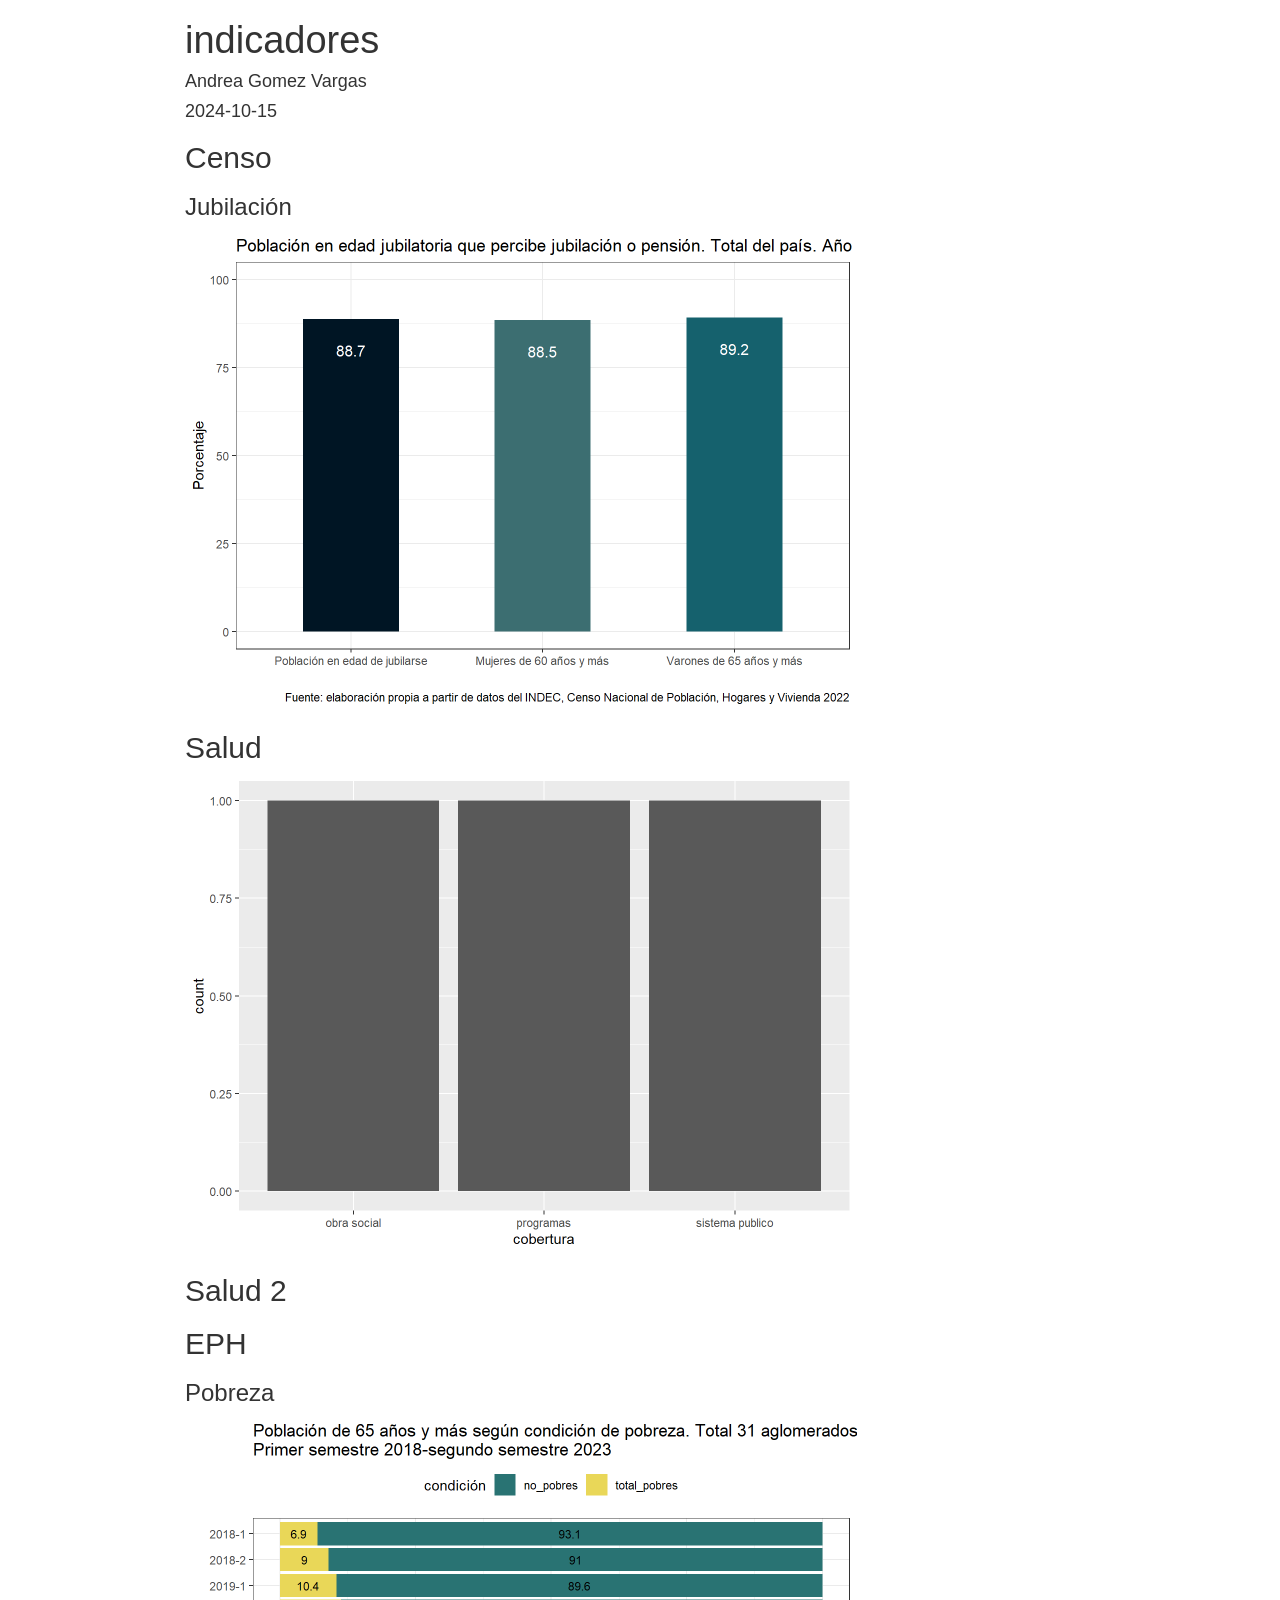
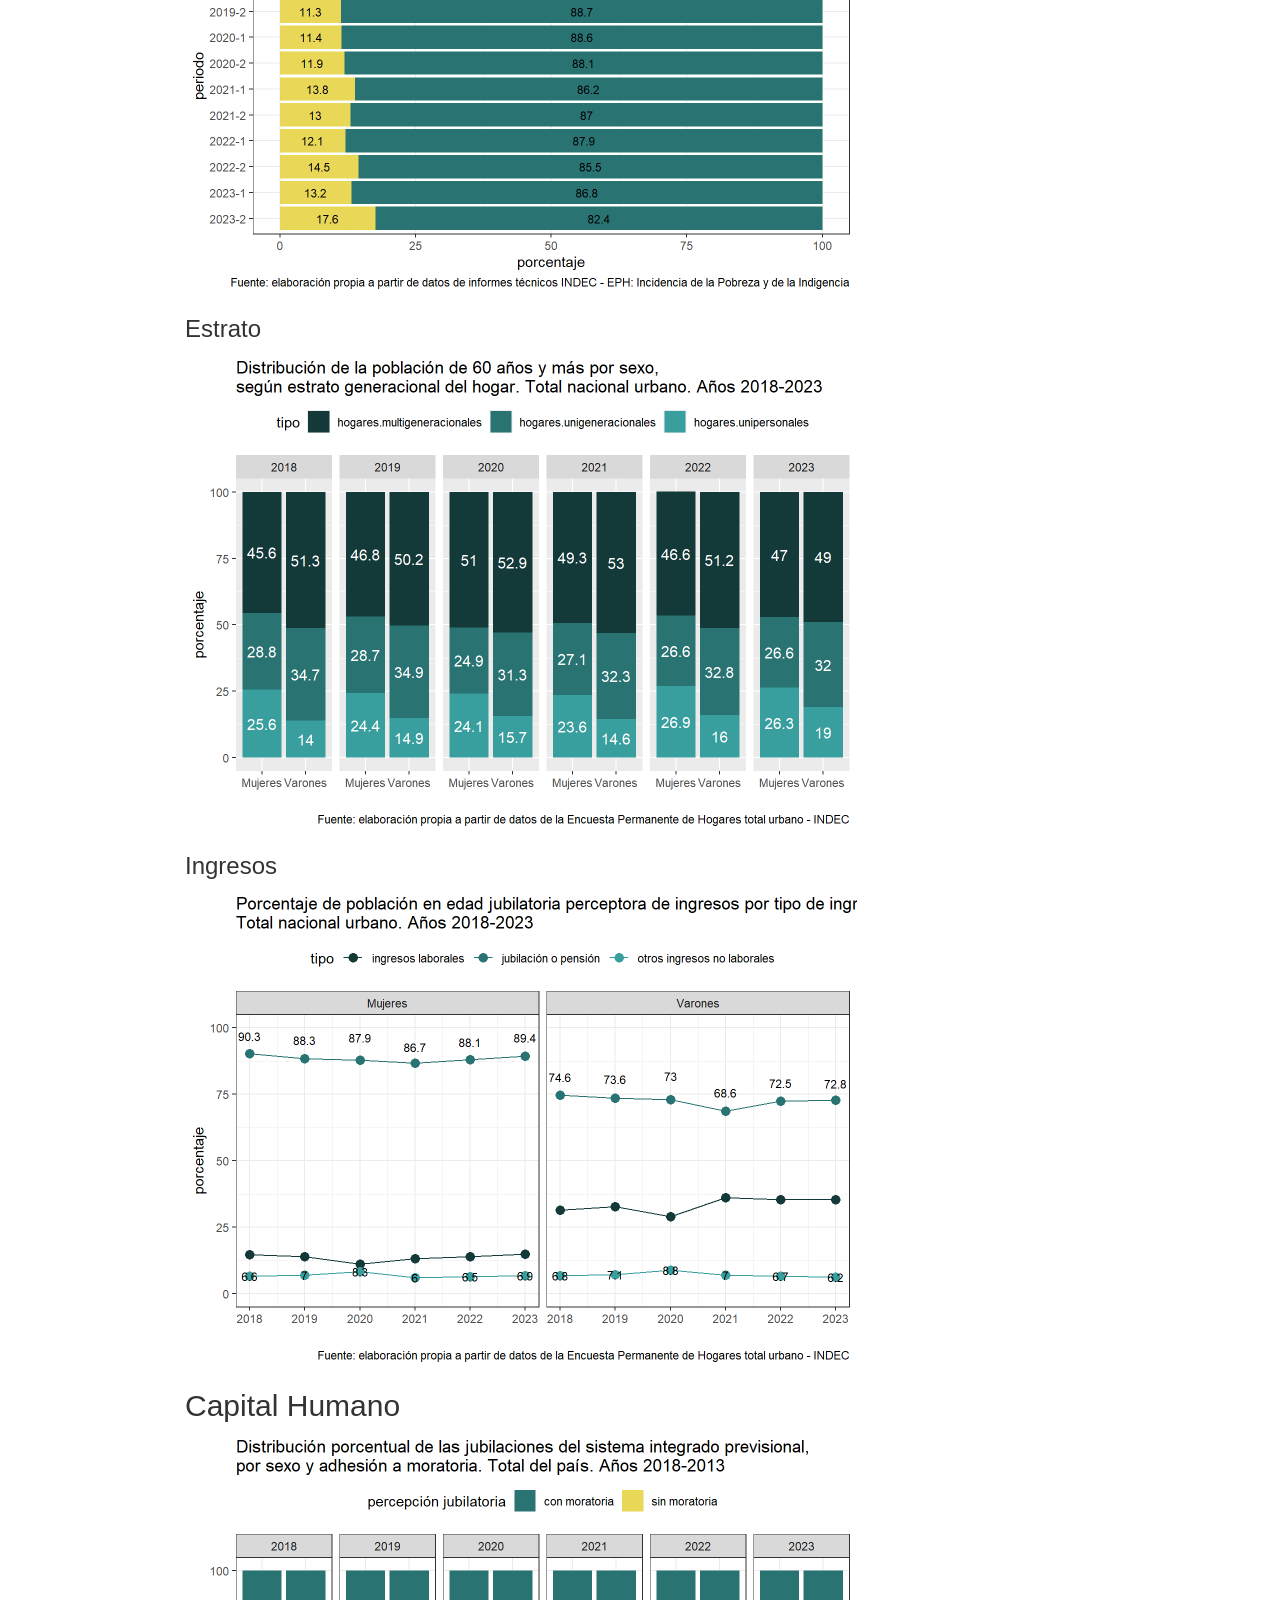
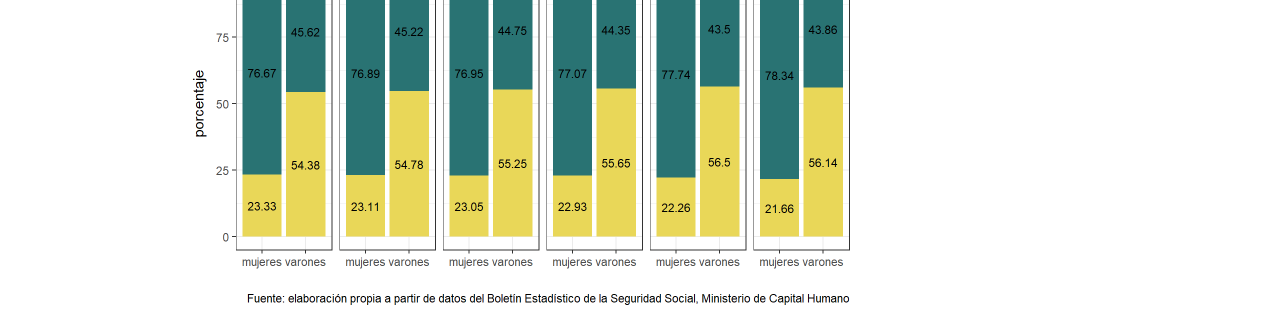
==== commit 7b63aca8: "UPDATE COLORES" ====
--- a/indicadores.html
+++ b/indicadores.html
@@ -357,70 +357,38 @@
 </div>
 
 
-<pre class="r"><code># EPH
-pobreza &lt;- read.xlsx(&quot;data/datos.xlsx&quot;, sheet = &quot;pobreza&quot;)
-estrato &lt;- read.xlsx(&quot;data/datos.xlsx&quot;, sheet = &quot;estrato&quot;)
-ingresos  &lt;- read.xlsx(&quot;data/datos.xlsx&quot;, sheet = &quot;ingresos&quot;)
-
-# CAPITAL HUMANO 
-bess &lt;- read.xlsx(&quot;data/datos.xlsx&quot;, sheet = &quot;bess-1&quot;)
-
-# CENSO 
-salud  &lt;- read.xlsx(&quot;data/datos.xlsx&quot;, sheet = &quot;salud&quot;)
-jubilacion &lt;- read.xlsx(&quot;data/datos.xlsx&quot;, sheet = &quot;jubilacion&quot;)
-salud2 &lt;- read.xlsx(&quot;data/datos.xlsx&quot;, sheet = &quot;salud2&quot;)</code></pre>
 <div id="censo" class="section level2">
 <h2>Censo</h2>
 <div id="jubilación" class="section level3">
 <h3>Jubilación</h3>
-<pre class="r"><code>jubilacion &lt;- jubilacion %&gt;% 
-  mutate(sexo = factor(sexo, levels = c(&quot;total&quot;, &quot;mujeres&quot;, &quot;varones&quot;)),
-         cobertura = case_when(
-           sexo == &quot;total&quot; ~ &quot;Población en edad de jubilarse&quot;,
-           sexo == &quot;mujeres&quot; ~ &quot;Mujeres de 60 años y más&quot;,
-           sexo == &quot;varones&quot; ~ &quot;Varones de 65 años y más&quot;),
-         cobertura = fct_relevel(cobertura, c(&quot;Población en edad de jubilarse&quot;, 
-                                              &quot;Mujeres de 60 años y más&quot;, 
-                                              &quot;Varones de 65 años y más&quot;)))
-
-ggplot(jubilacion, aes(cobertura, porcentaje, fill = sexo)) +
-  geom_col(width = 0.5) +
-  ylim(c(0,100)) +
-  scale_fill_manual(values = c(&quot;#fb8b24&quot;,&quot;#d90368&quot;,&quot;#820263&quot;)) +
-  theme_bw() +
-  theme(
-    legend.position = &quot;none&quot;
-  ) +
-  geom_text(aes(label = porcentaje), 
-            position = position_stack(vjust = 0.9), 
-            size = 4, colour = &quot;white&quot;) +
-  labs(
-    x = &quot; &quot;,
-    y =  &quot;Porcentaje&quot;,
-    title = &quot;Población en edad jubilatoria que percibe jubilación o pensión. Total del país. Año 2022&quot;,
-    caption = &quot;Fuente: elaboración propia a partir de datos del INDEC, Censo Nacional de Población, Hogares y Vivienda 2022&quot;
-  )</code></pre>
-<p><img src="[data-uri]" width="672" /></p>
-</div>
+<p><img role="img" src="[data-uri]" width="672" /></p>
+</div>
+</div>
+<div id="salud" class="section level2">
+<h2>Salud</h2>
+<p><img role="img" src="[data-uri]" width="672" /></p>
+</div>
+<div id="salud-2" class="section level2">
+<h2>Salud 2</h2>
 </div>
 <div id="eph" class="section level2">
 <h2>EPH</h2>
 <div id="pobreza" class="section level3">
 <h3>Pobreza</h3>
-<p><img src="[data-uri]" width="672" /></p>
+<p><img role="img" src="[data-uri]" width="672" /></p>
 </div>
 <div id="estrato" class="section level3">
 <h3>Estrato</h3>
-<p><img src="[data-uri]" width="672" /></p>
+<p><img role="img" src="[data-uri]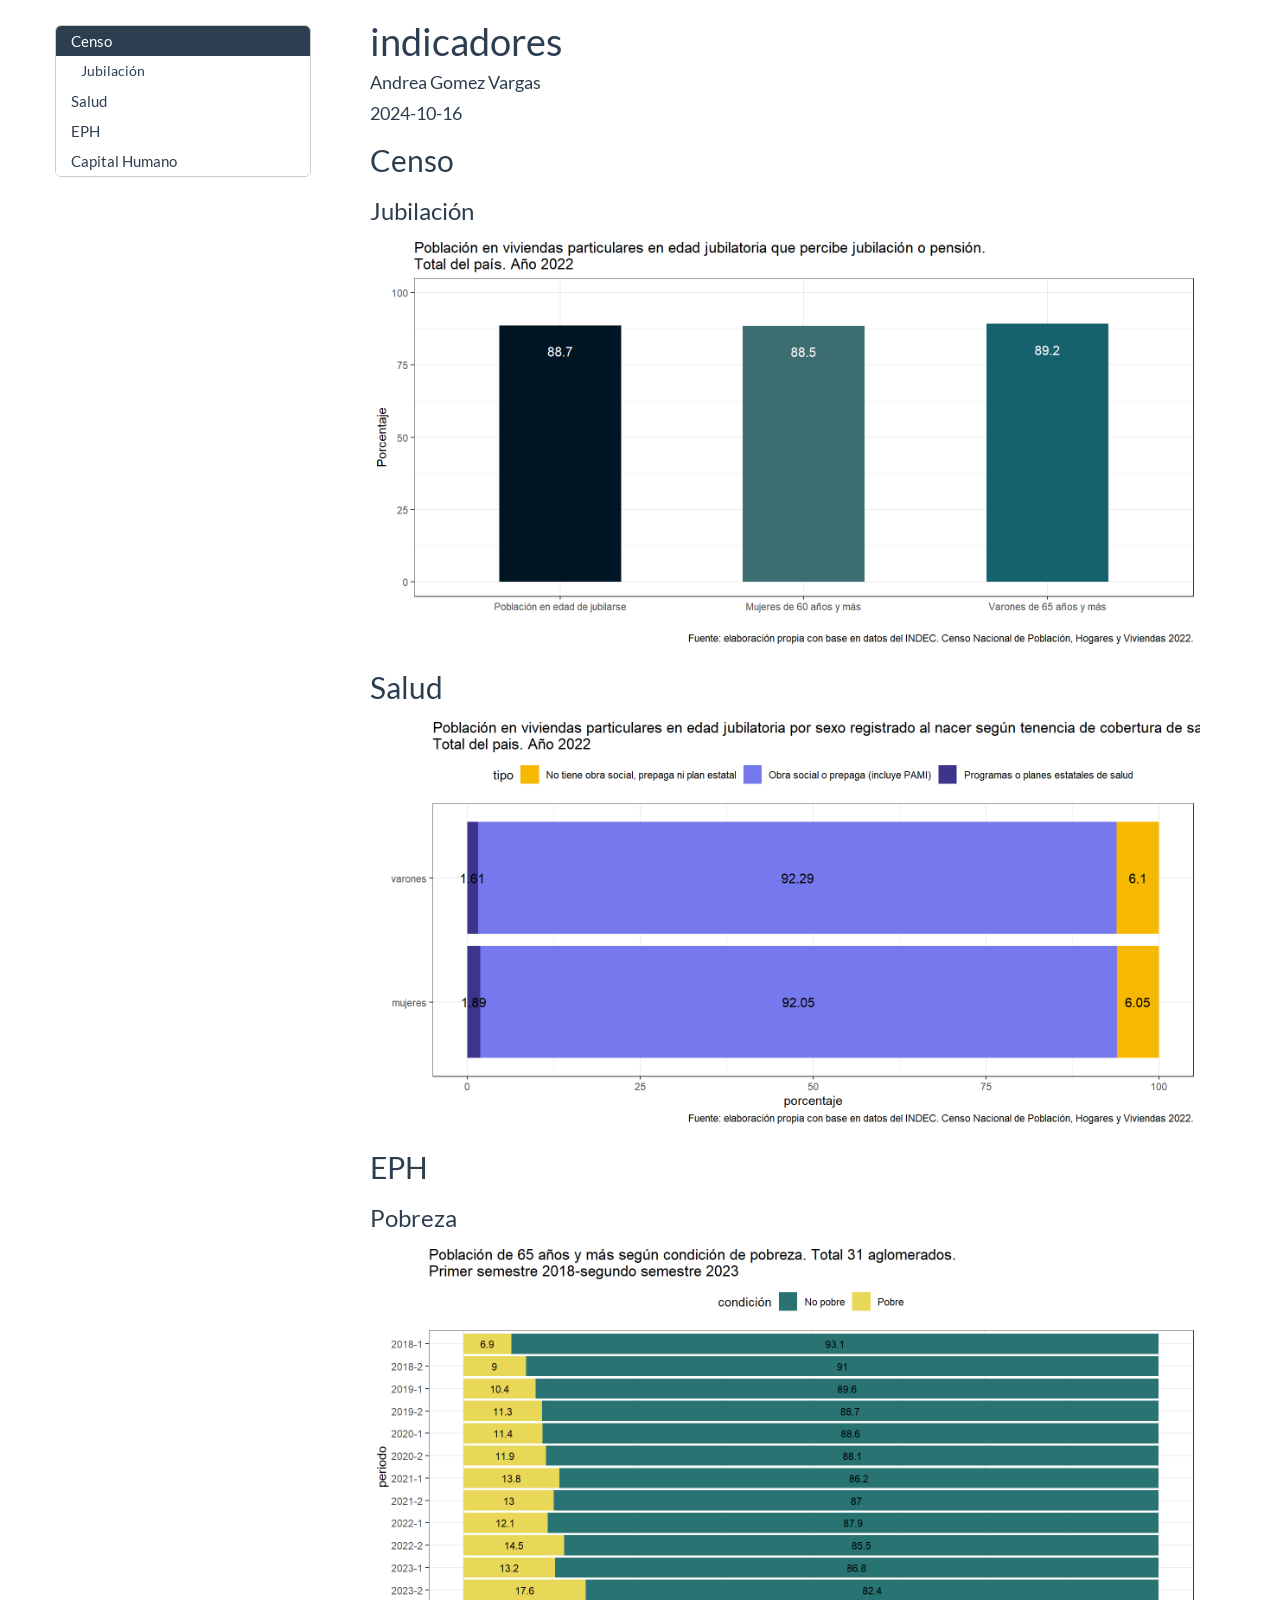
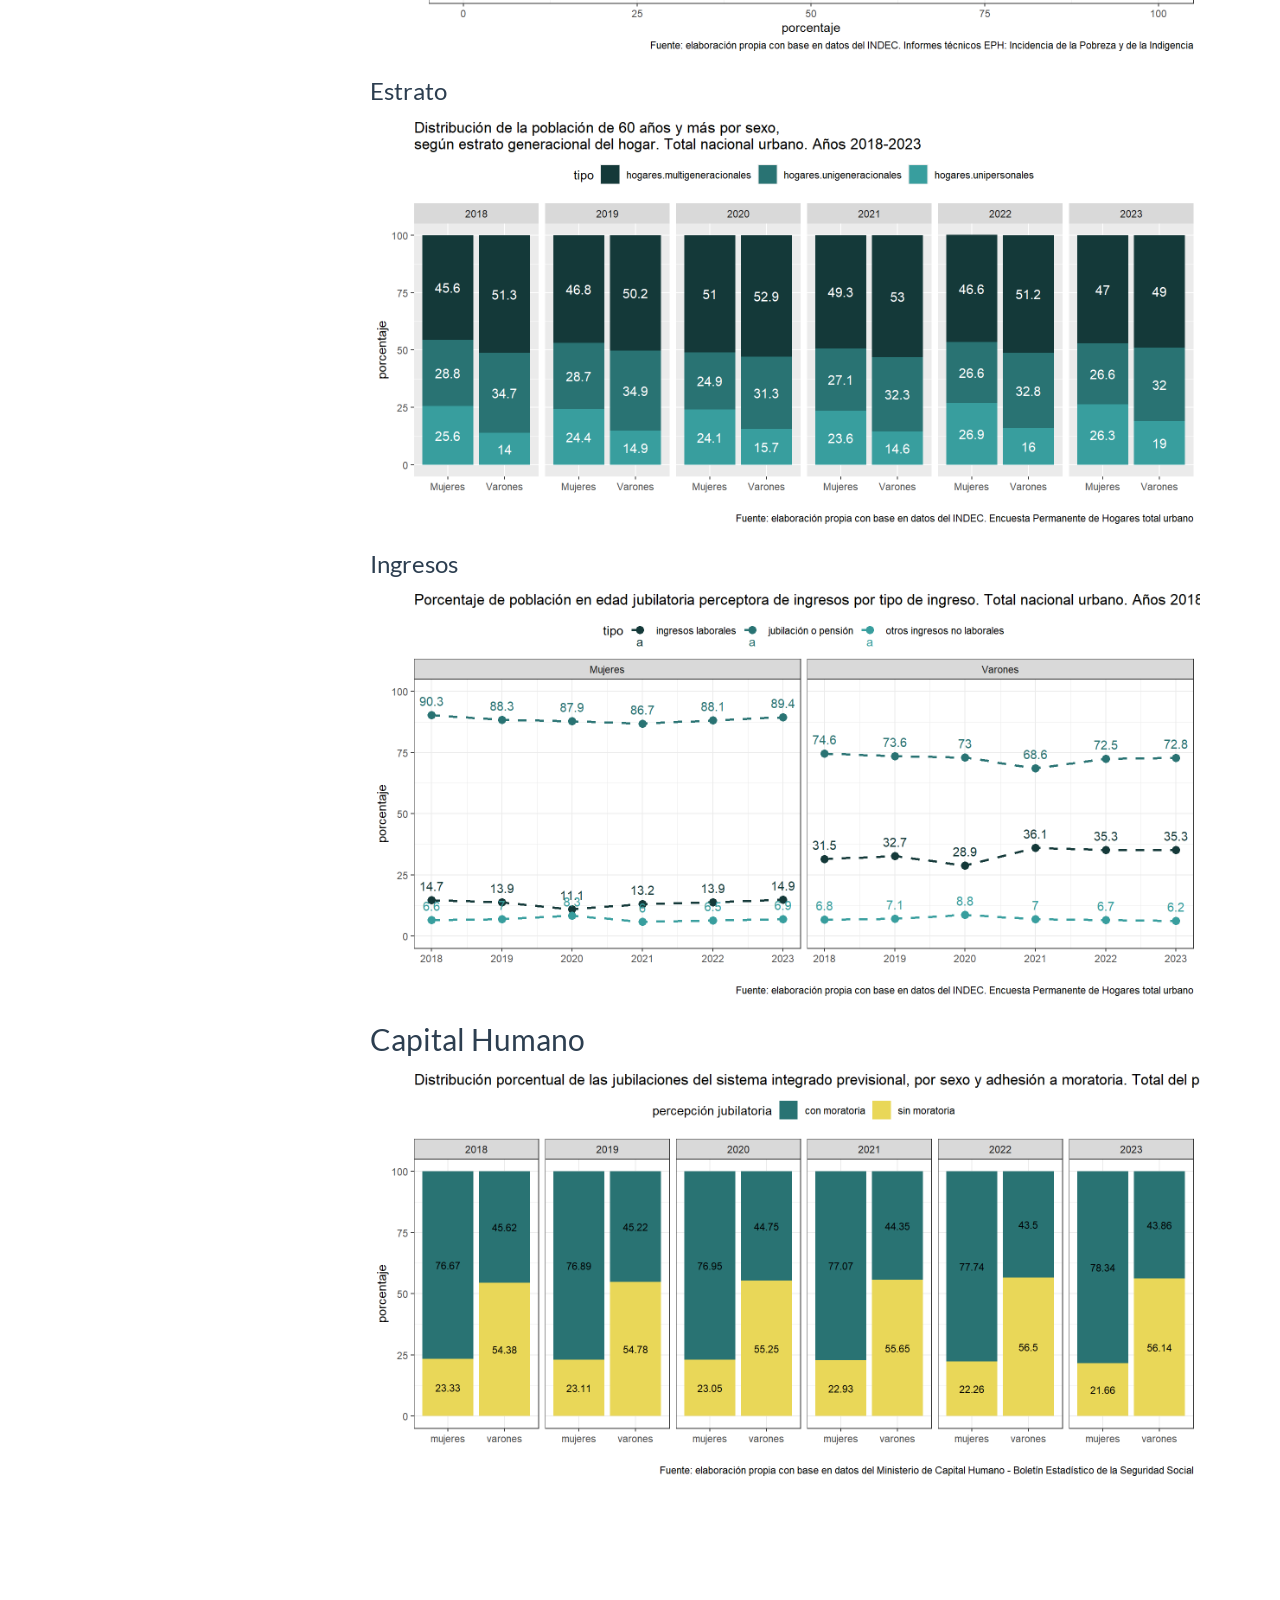
==== commit a1b80eb2: "graficos 1ra entrega" ====
--- a/indicadores.html
+++ b/indicadores.html
@@ -11,7 +11,7 @@
 
 <meta name="author" content="Andrea Gomez Vargas" />
 
-<meta name="date" content="2024-10-15" />
+<meta name="date" content="2024-10-16" />
 
 <title>indicadores</title>
 
@@ -32,7 +32,25 @@
 !function(e,t){"use strict";"object"==typeof module&&"object"==typeof module.exports?module.exports=e.document?t(e,!0):function(e){if(!e.document)throw new Error("jQuery requires a window with a document");return t(e)}:t(e)}("undefined"!=typeof window?window:this,function(C,e){"use strict";var t=[],r=Object.getPrototypeOf,s=t.slice,g=t.flat?function(e){return t.flat.call(e)}:function(e){return t.concat.apply([],e)},u=t.push,i=t.indexOf,n={},o=n.toString,v=n.hasOwnProperty,a=v.toString,l=a.call(Object),y={},m=function(e){return"function"==typeof e&&"number"!=typeof e.nodeType&&"function"!=typeof e.item},x=function(e){return null!=e&&e===e.window},E=C.document,c={type:!0,src:!0,nonce:!0,noModule:!0};function b(e,t,n){var r,i,o=(n=n||E).createElement("script");if(o.text=e,t)for(r in c)(i=t[r]||t.getAttribute&&t.getAttribute(r))&&o.setAttribute(r,i);n.head.appendChild(o).parentNode.removeChild(o)}function w(e){return null==e?e+"":"object"==typeof e||"function"==typeof e?n[o.call(e)]||"object":typeof e}var f="3.6.0",S=function(e,t){return new S.fn.init(e,t)};function p(e){var t=!!e&&"length"in e&&e.length,n=w(e);return!m(e)&&!x(e)&&("array"===n||0===t||"number"==typeof t&&0<t&&t-1 in e)}S.fn=S.prototype={jquery:f,constructor:S,length:0,toArray:function(){return s.call(this)},get:function(e){return null==e?s.call(this):e<0?this[e+this.length]:this[e]},pushStack:function(e){var t=S.merge(this.constructor(),e);return t.prevObject=this,t},each:function(e){return S.each(this,e)},map:function(n){return this.pushStack(S.map(this,function(e,t){return n.call(e,t,e)}))},slice:function(){return this.pushStack(s.apply(this,arguments))},first:function(){return this.eq(0)},last:function(){return this.eq(-1)},even:function(){return this.pushStack(S.grep(this,function(e,t){return(t+1)%2}))},odd:function(){return this.pushStack(S.grep(this,function(e,t){return t%2}))},eq:function(e){var t=this.length,n=+e+(e<0?t:0);return this.pushStack(0<=n&&n<t?[this[n]]:[])},end:function(){return this.prevObject||this.constructor()},push:u,sort:t.sort,splice:t.splice},S.extend=S.fn.extend=function(){var e,t,n,r,i,o,a=arguments[0]||{},s=1,u=arguments.length,l=!1;for("boolean"==typeof a&&(l=a,a=arguments[s]||{},s++),"object"==typeof a||m(a)||(a={}),s===u&&(a=this,s--);s<u;s++)if(null!=(e=arguments[s]))for(t in e)r=e[t],"__proto__"!==t&&a!==r&&(l&&r&&(S.isPlainObject(r)||(i=Array.isArray(r)))?(n=a[t],o=i&&!Array.isArray(n)?[]:i||S.isPlainObject(n)?n:{},i=!1,a[t]=S.extend(l,o,r)):void 0!==r&&(a[t]=r));return a},S.extend({expando:"jQuery"+(f+Math.random()).replace(/\D/g,""),isReady:!0,error:function(e){throw new Error(e)},noop:function(){},isPlainObject:function(e){var t,n;return!(!e||"[object Object]"!==o.call(e))&&(!(t=r(e))||"function"==typeof(n=v.call(t,"constructor")&&t.constructor)&&a.call(n)===l)},isEmptyObject:function(e){var t;for(t in e)return!1;return!0},globalEval:function(e,t,n){b(e,{nonce:t&&t.nonce},n)},each:function(e,t){var n,r=0;if(p(e)){for(n=e.length;r<n;r++)if(!1===t.call(e[r],r,e[r]))break}else for(r in e)if(!1===t.call(e[r],r,e[r]))break;return e},makeArray:function(e,t){var n=t||[];return null!=e&&(p(Object(e))?S.merge(n,"string"==typeof e?[e]:e):u.call(n,e)),n},inArray:function(e,t,n){return null==t?-1:i.call(t,e,n)},merge:function(e,t){for(var n=+t.length,r=0,i=e.length;r<n;r++)e[i++]=t[r];return e.length=i,e},grep:function(e,t,n){for(var r=[],i=0,o=e.length,a=!n;i<o;i++)!t(e[i],i)!==a&&r.push(e[i]);return r},map:function(e,t,n){var r,i,o=0,a=[];if(p(e))for(r=e.length;o<r;o++)null!=(i=t(e[o],o,n))&&a.push(i);else for(o in e)null!=(i=t(e[o],o,n))&&a.push(i);return g(a)},guid:1,support:y}),"function"==typeof Symbol&&(S.fn[Symbol.iterator]=t[Symbol.iterator]),S.each("Boolean Number String Function Array Date RegExp Object Error Symbol".split(" "),function(e,t){n["[object "+t+"]"]=t.toLowerCase()});var d=function(n){var e,d,b,o,i,h,f,g,w,u,l,T,C,a,E,v,s,c,y,S="sizzle"+1*new Date,p=n.document,k=0,r=0,m=ue(),x=ue(),A=ue(),N=ue(),j=function(e,t){return e===t&&(l=!0),0},D={}.hasOwnProperty,t=[],q=t.pop,L=t.push,H=t.push,O=t.slice,P=function(e,t){for(var n=0,r=e.length;n<r;n++)if(e[n]===t)return n;return-1},R="checked|selected|async|autofocus|autoplay|controls|defer|disabled|hidden|ismap|loop|multiple|open|readonly|required|scoped",M="[\\x20\\t\\r\\n\\f]",I="(?:\\\\[\\da-fA-F]{1,6}"+M+"?|\\\\[^\\r\\n\\f]|[\\w-]|[^\0-\\x7f])+",W="\\["+M+"*("+I+")(?:"+M+"*([*^$|!~]?=)"+M+"*(?:'((?:\\\\.|[^\\\\'])*)'|\"((?:\\\\.|[^\\\\\"])*)\"|("+I+"))|)"+M+"*\\]",F=":("+I+")(?:\\((('((?:\\\\.|[^\\\\'])*)'|\"((?:\\\\.|[^\\\\\"])*)\")|((?:\\\\.|[^\\\\()[\\]]|"+W+")*)|.*)\\)|)",B=new RegExp(M+"+","g"),$=new RegExp("^"+M+"+|((?:^|[^\\\\])(?:\\\\.)*)"+M+"+$","g"),_=new RegExp("^"+M+"*,"+M+"*"),z=new RegExp("^"+M+"*([>+~]|"+M+")"+M+"*"),U=new RegExp(M+"|>"),X=new RegExp(F),V=new RegExp("^"+I+"$"),G={ID:new RegExp("^#("+I+")"),CLASS:new RegExp("^\\.("+I+")"),TAG:new RegExp("^("+I+"|[*])"),ATTR:new RegExp("^"+W),PSEUDO:new RegExp("^"+F),CHILD:new RegExp("^:(only|first|last|nth|nth-last)-(child|of-type)(?:\\("+M+"*(even|odd|(([+-]|)(\\d*)n|)"+M+"*(?:([+-]|)"+M+"*(\\d+)|))"+M+"*\\)|)","i"),bool:new RegExp("^(?:"+R+")$","i"),needsContext:new RegExp("^"+M+"*[>+~]|:(even|odd|eq|gt|lt|nth|first|last)(?:\\("+M+"*((?:-\\d)?\\d*)"+M+"*\\)|)(?=[^-]|$)","i")},Y=/HTML$/i,Q=/^(?:input|select|textarea|button)$/i,J=/^h\d$/i,K=/^[^{]+\{\s*\[native \w/,Z=/^(?:#([\w-]+)|(\w+)|\.([\w-]+))$/,ee=/[+~]/,te=new RegExp("\\\\[\\da-fA-F]{1,6}"+M+"?|\\\\([^\\r\\n\\f])","g"),ne=function(e,t){var n="0x"+e.slice(1)-65536;return t||(n<0?String.fromCharCode(n+65536):String.fromCharCode(n>>10|55296,1023&n|56320))},re=/([\0-\x1f\x7f]|^-?\d)|^-$|[^\0-\x1f\x7f-\uFFFF\w-]/g,ie=function(e,t){return t?"\0"===e?"\ufffd":e.slice(0,-1)+"\\"+e.charCodeAt(e.length-1).toString(16)+" ":"\\"+e},oe=function(){T()},ae=be(function(e){return!0===e.disabled&&"fieldset"===e.nodeName.toLowerCase()},{dir:"parentNode",next:"legend"});try{H.apply(t=O.call(p.childNodes),p.childNodes),t[p.childNodes.length].nodeType}catch(e){H={apply:t.length?function(e,t){L.apply(e,O.call(t))}:function(e,t){var n=e.length,r=0;while(e[n++]=t[r++]);e.length=n-1}}}function se(t,e,n,r){var i,o,a,s,u,l,c,f=e&&e.ownerDocument,p=e?e.nodeType:9;if(n=n||[],"string"!=typeof t||!t||1!==p&&9!==p&&11!==p)return n;if(!r&&(T(e),e=e||C,E)){if(11!==p&&(u=Z.exec(t)))if(i=u[1]){if(9===p){if(!(a=e.getElementById(i)))return n;if(a.id===i)return n.push(a),n}else if(f&&(a=f.getElementById(i))&&y(e,a)&&a.id===i)return n.push(a),n}else{if(u[2])return H.apply(n,e.getElementsByTagName(t)),n;if((i=u[3])&&d.getElementsByClassName&&e.getElementsByClassName)return H.apply(n,e.getElementsByClassName(i)),n}if(d.qsa&&!N[t+" "]&&(!v||!v.test(t))&&(1!==p||"object"!==e.nodeName.toLowerCase())){if(c=t,f=e,1===p&&(U.test(t)||z.test(t))){(f=ee.test(t)&&ye(e.parentNode)||e)===e&&d.scope||((s=e.getAttribute("id"))?s=s.replace(re,ie):e.setAttribute("id",s=S)),o=(l=h(t)).length;while(o--)l[o]=(s?"#"+s:":scope")+" "+xe(l[o]);c=l.join(",")}try{return H.apply(n,f.querySelectorAll(c)),n}catch(e){N(t,!0)}finally{s===S&&e.removeAttribute("id")}}}return g(t.replace($,"$1"),e,n,r)}function ue(){var r=[];return function e(t,n){return r.push(t+" ")>b.cacheLength&&delete e[r.shift()],e[t+" "]=n}}function le(e){return e[S]=!0,e}function ce(e){var t=C.createElement("fieldset");try{return!!e(t)}catch(e){return!1}finally{t.parentNode&&t.parentNode.removeChild(t),t=null}}function fe(e,t){var n=e.split("|"),r=n.length;while(r--)b.attrHandle[n[r]]=t}function pe(e,t){var n=t&&e,r=n&&1===e.nodeType&&1===t.nodeType&&e.sourceIndex-t.sourceIndex;if(r)return r;if(n)while(n=n.nextSibling)if(n===t)return-1;return e?1:-1}function de(t){return function(e){return"input"===e.nodeName.toLowerCase()&&e.type===t}}function he(n){return function(e){var t=e.nodeName.toLowerCase();return("input"===t||"button"===t)&&e.type===n}}function ge(t){return function(e){return"form"in e?e.parentNode&&!1===e.disabled?"label"in e?"label"in e.parentNode?e.parentNode.disabled===t:e.disabled===t:e.isDisabled===t||e.isDisabled!==!t&&ae(e)===t:e.disabled===t:"label"in e&&e.disabled===t}}function ve(a){return le(function(o){return o=+o,le(function(e,t){var n,r=a([],e.length,o),i=r.length;while(i--)e[n=r[i]]&&(e[n]=!(t[n]=e[n]))})})}function ye(e){return e&&"undefined"!=typeof e.getElementsByTagName&&e}for(e in d=se.support={},i=se.isXML=function(e){var t=e&&e.namespaceURI,n=e&&(e.ownerDocument||e).documentElement;return!Y.test(t||n&&n.nodeName||"HTML")},T=se.setDocument=function(e){var t,n,r=e?e.ownerDocument||e:p;return r!=C&&9===r.nodeType&&r.documentElement&&(a=(C=r).documentElement,E=!i(C),p!=C&&(n=C.defaultView)&&n.top!==n&&(n.addEventListener?n.addEventListener("unload",oe,!1):n.attachEvent&&n.attachEvent("onunload",oe)),d.scope=ce(function(e){return a.appendChild(e).appendChild(C.createElement("div")),"undefined"!=typeof e.querySelectorAll&&!e.querySelectorAll(":scope fieldset div").length}),d.attributes=ce(function(e){return e.className="i",!e.getAttribute("className")}),d.getElementsByTagName=ce(function(e){return e.appendChild(C.createComment("")),!e.getElementsByTagName("*").length}),d.getElementsByClassName=K.test(C.getElementsByClassName),d.getById=ce(function(e){return a.appendChild(e).id=S,!C.getElementsByName||!C.getElementsByName(S).length}),d.getById?(b.filter.ID=function(e){var t=e.replace(te,ne);return function(e){return e.getAttribute("id")===t}},b.find.ID=function(e,t){if("undefined"!=typeof t.getElementById&&E){var n=t.getElementById(e);return n?[n]:[]}}):(b.filter.ID=function(e){var n=e.replace(te,ne);return function(e){var t="undefined"!=typeof e.getAttributeNode&&e.getAttributeNode("id");return t&&t.value===n}},b.find.ID=function(e,t){if("undefined"!=typeof t.getElementById&&E){var n,r,i,o=t.getElementById(e);if(o){if((n=o.getAttributeNode("id"))&&n.value===e)return[o];i=t.getElementsByName(e),r=0;while(o=i[r++])if((n=o.getAttributeNode("id"))&&n.value===e)return[o]}return[]}}),b.find.TAG=d.getElementsByTagName?function(e,t){return"undefined"!=typeof t.getElementsByTagName?t.getElementsByTagName(e):d.qsa?t.querySelectorAll(e):void 0}:function(e,t){var n,r=[],i=0,o=t.getElementsByTagName(e);if("*"===e){while(n=o[i++])1===n.nodeType&&r.push(n);return r}return o},b.find.CLASS=d.getElementsByClassName&&function(e,t){if("undefined"!=typeof t.getElementsByClassName&&E)return t.getElementsByClassName(e)},s=[],v=[],(d.qsa=K.test(C.querySelectorAll))&&(ce(function(e){var t;a.appendChild(e).innerHTML="<a id='"+S+"'></a><select id='"+S+"-\r\\' msallowcapture=''><option selected=''></option></select>",e.querySelectorAll("[msallowcapture^='']").length&&v.push("[*^$]="+M+"*(?:''|\"\")"),e.querySelectorAll("[selected]").length||v.push("\\["+M+"*(?:value|"+R+")"),e.querySelectorAll("[id~="+S+"-]").length||v.push("~="),(t=C.createElement("input")).setAttribute("name",""),e.appendChild(t),e.querySelectorAll("[name='']").length||v.push("\\["+M+"*name"+M+"*="+M+"*(?:''|\"\")"),e.querySelectorAll(":checked").length||v.push(":checked"),e.querySelectorAll("a#"+S+"+*").length||v.push(".#.+[+~]"),e.querySelectorAll("\\\f"),v.push("[\\r\\n\\f]")}),ce(function(e){e.innerHTML="<a href='' disabled='disabled'></a><select disabled='disabled'><option/></select>";var t=C.createElement("input");t.setAttribute("type","hidden"),e.appendChild(t).setAttribute("name","D"),e.querySelectorAll("[name=d]").length&&v.push("name"+M+"*[*^$|!~]?="),2!==e.querySelectorAll(":enabled").length&&v.push(":enabled",":disabled"),a.appendChild(e).disabled=!0,2!==e.querySelectorAll(":disabled").length&&v.push(":enabled",":disabled"),e.querySelectorAll("*,:x"),v.push(",.*:")})),(d.matchesSelector=K.test(c=a.matches||a.webkitMatchesSelector||a.mozMatchesSelector||a.oMatchesSelector||a.msMatchesSelector))&&ce(function(e){d.disconnectedMatch=c.call(e,"*"),c.call(e,"[s!='']:x"),s.push("!=",F)}),v=v.length&&new RegExp(v.join("|")),s=s.length&&new RegExp(s.join("|")),t=K.test(a.compareDocumentPosition),y=t||K.test(a.contains)?function(e,t){var n=9===e.nodeType?e.documentElement:e,r=t&&t.parentNode;return e===r||!(!r||1!==r.nodeType||!(n.contains?n.contains(r):e.compareDocumentPosition&&16&e.compareDocumentPosition(r)))}:function(e,t){if(t)while(t=t.parentNode)if(t===e)return!0;return!1},j=t?function(e,t){if(e===t)return l=!0,0;var n=!e.compareDocumentPosition-!t.compareDocumentPosition;return n||(1&(n=(e.ownerDocument||e)==(t.ownerDocument||t)?e.compareDocumentPosition(t):1)||!d.sortDetached&&t.compareDocumentPosition(e)===n?e==C||e.ownerDocument==p&&y(p,e)?-1:t==C||t.ownerDocument==p&&y(p,t)?1:u?P(u,e)-P(u,t):0:4&n?-1:1)}:function(e,t){if(e===t)return l=!0,0;var n,r=0,i=e.parentNode,o=t.parentNode,a=[e],s=[t];if(!i||!o)return e==C?-1:t==C?1:i?-1:o?1:u?P(u,e)-P(u,t):0;if(i===o)return pe(e,t);n=e;while(n=n.parentNode)a.unshift(n);n=t;while(n=n.parentNode)s.unshift(n);while(a[r]===s[r])r++;return r?pe(a[r],s[r]):a[r]==p?-1:s[r]==p?1:0}),C},se.matches=function(e,t){return se(e,null,null,t)},se.matchesSelector=function(e,t){if(T(e),d.matchesSelector&&E&&!N[t+" "]&&(!s||!s.test(t))&&(!v||!v.test(t)))try{var n=c.call(e,t);if(n||d.disconnectedMatch||e.document&&11!==e.document.nodeType)return n}catch(e){N(t,!0)}return 0<se(t,C,null,[e]).length},se.contains=function(e,t){return(e.ownerDocument||e)!=C&&T(e),y(e,t)},se.attr=function(e,t){(e.ownerDocument||e)!=C&&T(e);var n=b.attrHandle[t.toLowerCase()],r=n&&D.call(b.attrHandle,t.toLowerCase())?n(e,t,!E):void 0;return void 0!==r?r:d.attributes||!E?e.getAttribute(t):(r=e.getAttributeNode(t))&&r.specified?r.value:null},se.escape=function(e){return(e+"").replace(re,ie)},se.error=function(e){throw new Error("Syntax error, unrecognized expression: "+e)},se.uniqueSort=function(e){var t,n=[],r=0,i=0;if(l=!d.detectDuplicates,u=!d.sortStable&&e.slice(0),e.sort(j),l){while(t=e[i++])t===e[i]&&(r=n.push(i));while(r--)e.splice(n[r],1)}return u=null,e},o=se.getText=function(e){var t,n="",r=0,i=e.nodeType;if(i){if(1===i||9===i||11===i){if("string"==typeof e.textContent)return e.textContent;for(e=e.firstChild;e;e=e.nextSibling)n+=o(e)}else if(3===i||4===i)return e.nodeValue}else while(t=e[r++])n+=o(t);return n},(b=se.selectors={cacheLength:50,createPseudo:le,match:G,attrHandle:{},find:{},relative:{">":{dir:"parentNode",first:!0}," ":{dir:"parentNode"},"+":{dir:"previousSibling",first:!0},"~":{dir:"previousSibling"}},preFilter:{ATTR:function(e){return e[1]=e[1].replace(te,ne),e[3]=(e[3]||e[4]||e[5]||"").replace(te,ne),"~="===e[2]&&(e[3]=" "+e[3]+" "),e.slice(0,4)},CHILD:function(e){return e[1]=e[1].toLowerCase(),"nth"===e[1].slice(0,3)?(e[3]||se.error(e[0]),e[4]=+(e[4]?e[5]+(e[6]||1):2*("even"===e[3]||"odd"===e[3])),e[5]=+(e[7]+e[8]||"odd"===e[3])):e[3]&&se.error(e[0]),e},PSEUDO:function(e){var t,n=!e[6]&&e[2];return G.CHILD.test(e[0])?null:(e[3]?e[2]=e[4]||e[5]||"":n&&X.test(n)&&(t=h(n,!0))&&(t=n.indexOf(")",n.length-t)-n.length)&&(e[0]=e[0].slice(0,t),e[2]=n.slice(0,t)),e.slice(0,3))}},filter:{TAG:function(e){var t=e.replace(te,ne).toLowerCase();return"*"===e?function(){return!0}:function(e){return e.nodeName&&e.nodeName.toLowerCase()===t}},CLASS:function(e){var t=m[e+" "];return t||(t=new RegExp("(^|"+M+")"+e+"("+M+"|$)"))&&m(e,function(e){return t.test("string"==typeof e.className&&e.className||"undefined"!=typeof e.getAttribute&&e.getAttribute("class")||"")})},ATTR:function(n,r,i){return function(e){var t=se.attr(e,n);return null==t?"!="===r:!r||(t+="","="===r?t===i:"!="===r?t!==i:"^="===r?i&&0===t.indexOf(i):"*="===r?i&&-1<t.indexOf(i):"$="===r?i&&t.slice(-i.length)===i:"~="===r?-1<(" "+t.replace(B," ")+" ").indexOf(i):"|="===r&&(t===i||t.slice(0,i.length+1)===i+"-"))}},CHILD:function(h,e,t,g,v){var y="nth"!==h.slice(0,3),m="last"!==h.slice(-4),x="of-type"===e;return 1===g&&0===v?function(e){return!!e.parentNode}:function(e,t,n){var r,i,o,a,s,u,l=y!==m?"nextSibling":"previousSibling",c=e.parentNode,f=x&&e.nodeName.toLowerCase(),p=!n&&!x,d=!1;if(c){if(y){while(l){a=e;while(a=a[l])if(x?a.nodeName.toLowerCase()===f:1===a.nodeType)return!1;u=l="only"===h&&!u&&"nextSibling"}return!0}if(u=[m?c.firstChild:c.lastChild],m&&p){d=(s=(r=(i=(o=(a=c)[S]||(a[S]={}))[a.uniqueID]||(o[a.uniqueID]={}))[h]||[])[0]===k&&r[1])&&r[2],a=s&&c.childNodes[s];while(a=++s&&a&&a[l]||(d=s=0)||u.pop())if(1===a.nodeType&&++d&&a===e){i[h]=[k,s,d];break}}else if(p&&(d=s=(r=(i=(o=(a=e)[S]||(a[S]={}))[a.uniqueID]||(o[a.uniqueID]={}))[h]||[])[0]===k&&r[1]),!1===d)while(a=++s&&a&&a[l]||(d=s=0)||u.pop())if((x?a.nodeName.toLowerCase()===f:1===a.nodeType)&&++d&&(p&&((i=(o=a[S]||(a[S]={}))[a.uniqueID]||(o[a.uniqueID]={}))[h]=[k,d]),a===e))break;return(d-=v)===g||d%g==0&&0<=d/g}}},PSEUDO:function(e,o){var t,a=b.pseudos[e]||b.setFilters[e.toLowerCase()]||se.error("unsupported pseudo: "+e);return a[S]?a(o):1<a.length?(t=[e,e,"",o],b.setFilters.hasOwnProperty(e.toLowerCase())?le(function(e,t){var n,r=a(e,o),i=r.length;while(i--)e[n=P(e,r[i])]=!(t[n]=r[i])}):function(e){return a(e,0,t)}):a}},pseudos:{not:le(function(e){var r=[],i=[],s=f(e.replace($,"$1"));return s[S]?le(function(e,t,n,r){var i,o=s(e,null,r,[]),a=e.length;while(a--)(i=o[a])&&(e[a]=!(t[a]=i))}):function(e,t,n){return r[0]=e,s(r,null,n,i),r[0]=null,!i.pop()}}),has:le(function(t){return function(e){return 0<se(t,e).length}}),contains:le(function(t){return t=t.replace(te,ne),function(e){return-1<(e.textContent||o(e)).indexOf(t)}}),lang:le(function(n){return V.test(n||"")||se.error("unsupported lang: "+n),n=n.replace(te,ne).toLowerCase(),function(e){var t;do{if(t=E?e.lang:e.getAttribute("xml:lang")||e.getAttribute("lang"))return(t=t.toLowerCase())===n||0===t.indexOf(n+"-")}while((e=e.parentNode)&&1===e.nodeType);return!1}}),target:function(e){var t=n.location&&n.location.hash;return t&&t.slice(1)===e.id},root:function(e){return e===a},focus:function(e){return e===C.activeElement&&(!C.hasFocus||C.hasFocus())&&!!(e.type||e.href||~e.tabIndex)},enabled:ge(!1),disabled:ge(!0),checked:function(e){var t=e.nodeName.toLowerCase();return"input"===t&&!!e.checked||"option"===t&&!!e.selected},selected:function(e){return e.parentNode&&e.parentNode.selectedIndex,!0===e.selected},empty:function(e){for(e=e.firstChild;e;e=e.nextSibling)if(e.nodeType<6)return!1;return!0},parent:function(e){return!b.pseudos.empty(e)},header:function(e){return J.test(e.nodeName)},input:function(e){return Q.test(e.nodeName)},button:function(e){var t=e.nodeName.toLowerCase();return"input"===t&&"button"===e.type||"button"===t},text:function(e){var t;return"input"===e.nodeName.toLowerCase()&&"text"===e.type&&(null==(t=e.getAttribute("type"))||"text"===t.toLowerCase())},first:ve(function(){return[0]}),last:ve(function(e,t){return[t-1]}),eq:ve(function(e,t,n){return[n<0?n+t:n]}),even:ve(function(e,t){for(var n=0;n<t;n+=2)e.push(n);return e}),odd:ve(function(e,t){for(var n=1;n<t;n+=2)e.push(n);return e}),lt:ve(function(e,t,n){for(var r=n<0?n+t:t<n?t:n;0<=--r;)e.push(r);return e}),gt:ve(function(e,t,n){for(var r=n<0?n+t:n;++r<t;)e.push(r);return e})}}).pseudos.nth=b.pseudos.eq,{radio:!0,checkbox:!0,file:!0,password:!0,image:!0})b.pseudos[e]=de(e);for(e in{submit:!0,reset:!0})b.pseudos[e]=he(e);function me(){}function xe(e){for(var t=0,n=e.length,r="";t<n;t++)r+=e[t].value;return r}function be(s,e,t){var u=e.dir,l=e.next,c=l||u,f=t&&"parentNode"===c,p=r++;return e.first?function(e,t,n){while(e=e[u])if(1===e.nodeType||f)return s(e,t,n);return!1}:function(e,t,n){var r,i,o,a=[k,p];if(n){while(e=e[u])if((1===e.nodeType||f)&&s(e,t,n))return!0}else while(e=e[u])if(1===e.nodeType||f)if(i=(o=e[S]||(e[S]={}))[e.uniqueID]||(o[e.uniqueID]={}),l&&l===e.nodeName.toLowerCase())e=e[u]||e;else{if((r=i[c])&&r[0]===k&&r[1]===p)return a[2]=r[2];if((i[c]=a)[2]=s(e,t,n))return!0}return!1}}function we(i){return 1<i.length?function(e,t,n){var r=i.length;while(r--)if(!i[r](e,t,n))return!1;return!0}:i[0]}function Te(e,t,n,r,i){for(var o,a=[],s=0,u=e.length,l=null!=t;s<u;s++)(o=e[s])&&(n&&!n(o,r,i)||(a.push(o),l&&t.push(s)));return a}function Ce(d,h,g,v,y,e){return v&&!v[S]&&(v=Ce(v)),y&&!y[S]&&(y=Ce(y,e)),le(function(e,t,n,r){var i,o,a,s=[],u=[],l=t.length,c=e||function(e,t,n){for(var r=0,i=t.length;r<i;r++)se(e,t[r],n);return n}(h||"*",n.nodeType?[n]:n,[]),f=!d||!e&&h?c:Te(c,s,d,n,r),p=g?y||(e?d:l||v)?[]:t:f;if(g&&g(f,p,n,r),v){i=Te(p,u),v(i,[],n,r),o=i.length;while(o--)(a=i[o])&&(p[u[o]]=!(f[u[o]]=a))}if(e){if(y||d){if(y){i=[],o=p.length;while(o--)(a=p[o])&&i.push(f[o]=a);y(null,p=[],i,r)}o=p.length;while(o--)(a=p[o])&&-1<(i=y?P(e,a):s[o])&&(e[i]=!(t[i]=a))}}else p=Te(p===t?p.splice(l,p.length):p),y?y(null,t,p,r):H.apply(t,p)})}function Ee(e){for(var i,t,n,r=e.length,o=b.relative[e[0].type],a=o||b.relative[" "],s=o?1:0,u=be(function(e){return e===i},a,!0),l=be(function(e){return-1<P(i,e)},a,!0),c=[function(e,t,n){var r=!o&&(n||t!==w)||((i=t).nodeType?u(e,t,n):l(e,t,n));return i=null,r}];s<r;s++)if(t=b.relative[e[s].type])c=[be(we(c),t)];else{if((t=b.filter[e[s].type].apply(null,e[s].matches))[S]){for(n=++s;n<r;n++)if(b.relative[e[n].type])break;return Ce(1<s&&we(c),1<s&&xe(e.slice(0,s-1).concat({value:" "===e[s-2].type?"*":""})).replace($,"$1"),t,s<n&&Ee(e.slice(s,n)),n<r&&Ee(e=e.slice(n)),n<r&&xe(e))}c.push(t)}return we(c)}return me.prototype=b.filters=b.pseudos,b.setFilters=new me,h=se.tokenize=function(e,t){var n,r,i,o,a,s,u,l=x[e+" "];if(l)return t?0:l.slice(0);a=e,s=[],u=b.preFilter;while(a){for(o in n&&!(r=_.exec(a))||(r&&(a=a.slice(r[0].length)||a),s.push(i=[])),n=!1,(r=z.exec(a))&&(n=r.shift(),i.push({value:n,type:r[0].replace($," ")}),a=a.slice(n.length)),b.filter)!(r=G[o].exec(a))||u[o]&&!(r=u[o](r))||(n=r.shift(),i.push({value:n,type:o,matches:r}),a=a.slice(n.length));if(!n)break}return t?a.length:a?se.error(e):x(e,s).slice(0)},f=se.compile=function(e,t){var n,v,y,m,x,r,i=[],o=[],a=A[e+" "];if(!a){t||(t=h(e)),n=t.length;while(n--)(a=Ee(t[n]))[S]?i.push(a):o.push(a);(a=A(e,(v=o,m=0<(y=i).length,x=0<v.length,r=function(e,t,n,r,i){var o,a,s,u=0,l="0",c=e&&[],f=[],p=w,d=e||x&&b.find.TAG("*",i),h=k+=null==p?1:Math.random()||.1,g=d.length;for(i&&(w=t==C||t||i);l!==g&&null!=(o=d[l]);l++){if(x&&o){a=0,t||o.ownerDocument==C||(T(o),n=!E);while(s=v[a++])if(s(o,t||C,n)){r.push(o);break}i&&(k=h)}m&&((o=!s&&o)&&u--,e&&c.push(o))}if(u+=l,m&&l!==u){a=0;while(s=y[a++])s(c,f,t,n);if(e){if(0<u)while(l--)c[l]||f[l]||(f[l]=q.call(r));f=Te(f)}H.apply(r,f),i&&!e&&0<f.length&&1<u+y.length&&se.uniqueSort(r)}return i&&(k=h,w=p),c},m?le(r):r))).selector=e}return a},g=se.select=function(e,t,n,r){var i,o,a,s,u,l="function"==typeof e&&e,c=!r&&h(e=l.selector||e);if(n=n||[],1===c.length){if(2<(o=c[0]=c[0].slice(0)).length&&"ID"===(a=o[0]).type&&9===t.nodeType&&E&&b.relative[o[1].type]){if(!(t=(b.find.ID(a.matches[0].replace(te,ne),t)||[])[0]))return n;l&&(t=t.parentNode),e=e.slice(o.shift().value.length)}i=G.needsContext.test(e)?0:o.length;while(i--){if(a=o[i],b.relative[s=a.type])break;if((u=b.find[s])&&(r=u(a.matches[0].replace(te,ne),ee.test(o[0].type)&&ye(t.parentNode)||t))){if(o.splice(i,1),!(e=r.length&&xe(o)))return H.apply(n,r),n;break}}}return(l||f(e,c))(r,t,!E,n,!t||ee.test(e)&&ye(t.parentNode)||t),n},d.sortStable=S.split("").sort(j).join("")===S,d.detectDuplicates=!!l,T(),d.sortDetached=ce(function(e){return 1&e.compareDocumentPosition(C.createElement("fieldset"))}),ce(function(e){return e.innerHTML="<a href='#'></a>","#"===e.firstChild.getAttribute("href")})||fe("type|href|height|width",function(e,t,n){if(!n)return e.getAttribute(t,"type"===t.toLowerCase()?1:2)}),d.attributes&&ce(function(e){return e.innerHTML="<input/>",e.firstChild.setAttribute("value",""),""===e.firstChild.getAttribute("value")})||fe("value",function(e,t,n){if(!n&&"input"===e.nodeName.toLowerCase())return e.defaultValue}),ce(function(e){return null==e.getAttribute("disabled")})||fe(R,function(e,t,n){var r;if(!n)return!0===e[t]?t.toLowerCase():(r=e.getAttributeNode(t))&&r.specified?r.value:null}),se}(C);S.find=d,S.expr=d.selectors,S.expr[":"]=S.expr.pseudos,S.uniqueSort=S.unique=d.uniqueSort,S.text=d.getText,S.isXMLDoc=d.isXML,S.contains=d.contains,S.escapeSelector=d.escape;var h=function(e,t,n){var r=[],i=void 0!==n;while((e=e[t])&&9!==e.nodeType)if(1===e.nodeType){if(i&&S(e).is(n))break;r.push(e)}return r},T=function(e,t){for(var n=[];e;e=e.nextSibling)1===e.nodeType&&e!==t&&n.push(e);return n},k=S.expr.match.needsContext;function A(e,t){return e.nodeName&&e.nodeName.toLowerCase()===t.toLowerCase()}var N=/^<([a-z][^\/\0>:\x20\t\r\n\f]*)[\x20\t\r\n\f]*\/?>(?:<\/\1>|)$/i;function j(e,n,r){return m(n)?S.grep(e,function(e,t){return!!n.call(e,t,e)!==r}):n.nodeType?S.grep(e,function(e){return e===n!==r}):"string"!=typeof n?S.grep(e,function(e){return-1<i.call(n,e)!==r}):S.filter(n,e,r)}S.filter=function(e,t,n){var r=t[0];return n&&(e=":not("+e+")"),1===t.length&&1===r.nodeType?S.find.matchesSelector(r,e)?[r]:[]:S.find.matches(e,S.grep(t,function(e){return 1===e.nodeType}))},S.fn.extend({find:function(e){var t,n,r=this.length,i=this;if("string"!=typeof e)return this.pushStack(S(e).filter(function(){for(t=0;t<r;t++)if(S.contains(i[t],this))return!0}));for(n=this.pushStack([]),t=0;t<r;t++)S.find(e,i[t],n);return 1<r?S.uniqueSort(n):n},filter:function(e){return this.pushStack(j(this,e||[],!1))},not:function(e){return this.pushStack(j(this,e||[],!0))},is:function(e){return!!j(this,"string"==typeof e&&k.test(e)?S(e):e||[],!1).length}});var D,q=/^(?:\s*(<[\w\W]+>)[^>]*|#([\w-]+))$/;(S.fn.init=function(e,t,n){var r,i;if(!e)return this;if(n=n||D,"string"==typeof e){if(!(r="<"===e[0]&&">"===e[e.length-1]&&3<=e.length?[null,e,null]:q.exec(e))||!r[1]&&t)return!t||t.jquery?(t||n).find(e):this.constructor(t).find(e);if(r[1]){if(t=t instanceof S?t[0]:t,S.merge(this,S.parseHTML(r[1],t&&t.nodeType?t.ownerDocument||t:E,!0)),N.test(r[1])&&S.isPlainObject(t))for(r in t)m(this[r])?this[r](t[r]):this.attr(r,t[r]);return this}return(i=E.getElementById(r[2]))&&(this[0]=i,this.length=1),this}return e.nodeType?(this[0]=e,this.length=1,this):m(e)?void 0!==n.ready?n.ready(e):e(S):S.makeArray(e,this)}).prototype=S.fn,D=S(E);var L=/^(?:parents|prev(?:Until|All))/,H={children:!0,contents:!0,next:!0,prev:!0};function O(e,t){while((e=e[t])&&1!==e.nodeType);return e}S.fn.extend({has:function(e){var t=S(e,this),n=t.length;return this.filter(function(){for(var e=0;e<n;e++)if(S.contains(this,t[e]))return!0})},closest:function(e,t){var n,r=0,i=this.length,o=[],a="string"!=typeof e&&S(e);if(!k.test(e))for(;r<i;r++)for(n=this[r];n&&n!==t;n=n.parentNode)if(n.nodeType<11&&(a?-1<a.index(n):1===n.nodeType&&S.find.matchesSelector(n,e))){o.push(n);break}return this.pushStack(1<o.length?S.uniqueSort(o):o)},index:function(e){return e?"string"==typeof e?i.call(S(e),this[0]):i.call(this,e.jquery?e[0]:e):this[0]&&this[0].parentNode?this.first().prevAll().length:-1},add:function(e,t){return this.pushStack(S.uniqueSort(S.merge(this.get(),S(e,t))))},addBack:function(e){return this.add(null==e?this.prevObject:this.prevObject.filter(e))}}),S.each({parent:function(e){var t=e.parentNode;return t&&11!==t.nodeType?t:null},parents:function(e){return h(e,"parentNode")},parentsUntil:function(e,t,n){return h(e,"parentNode",n)},next:function(e){return O(e,"nextSibling")},prev:function(e){return O(e,"previousSibling")},nextAll:function(e){return h(e,"nextSibling")},prevAll:function(e){return h(e,"previousSibling")},nextUntil:function(e,t,n){return h(e,"nextSibling",n)},prevUntil:function(e,t,n){return h(e,"previousSibling",n)},siblings:function(e){return T((e.parentNode||{}).firstChild,e)},children:function(e){return T(e.firstChild)},contents:function(e){return null!=e.contentDocument&&r(e.contentDocument)?e.contentDocument:(A(e,"template")&&(e=e.content||e),S.merge([],e.childNodes))}},function(r,i){S.fn[r]=function(e,t){var n=S.map(this,i,e);return"Until"!==r.slice(-5)&&(t=e),t&&"string"==typeof t&&(n=S.filter(t,n)),1<this.length&&(H[r]||S.uniqueSort(n),L.test(r)&&n.reverse()),this.pushStack(n)}});var P=/[^\x20\t\r\n\f]+/g;function R(e){return e}function M(e){throw e}function I(e,t,n,r){var i;try{e&&m(i=e.promise)?i.call(e).done(t).fail(n):e&&m(i=e.then)?i.call(e,t,n):t.apply(void 0,[e].slice(r))}catch(e){n.apply(void 0,[e])}}S.Callbacks=function(r){var e,n;r="string"==typeof r?(e=r,n={},S.each(e.match(P)||[],function(e,t){n[t]=!0}),n):S.extend({},r);var i,t,o,a,s=[],u=[],l=-1,c=function(){for(a=a||r.once,o=i=!0;u.length;l=-1){t=u.shift();while(++l<s.length)!1===s[l].apply(t[0],t[1])&&r.stopOnFalse&&(l=s.length,t=!1)}r.memory||(t=!1),i=!1,a&&(s=t?[]:"")},f={add:function(){return s&&(t&&!i&&(l=s.length-1,u.push(t)),function n(e){S.each(e,function(e,t){m(t)?r.unique&&f.has(t)||s.push(t):t&&t.length&&"string"!==w(t)&&n(t)})}(arguments),t&&!i&&c()),this},remove:function(){return S.each(arguments,function(e,t){var n;while(-1<(n=S.inArray(t,s,n)))s.splice(n,1),n<=l&&l--}),this},has:function(e){return e?-1<S.inArray(e,s):0<s.length},empty:function(){return s&&(s=[]),this},disable:function(){return a=u=[],s=t="",this},disabled:function(){return!s},lock:function(){return a=u=[],t||i||(s=t=""),this},locked:function(){return!!a},fireWith:function(e,t){return a||(t=[e,(t=t||[]).slice?t.slice():t],u.push(t),i||c()),this},fire:function(){return f.fireWith(this,arguments),this},fired:function(){return!!o}};return f},S.extend({Deferred:function(e){var o=[["notify","progress",S.Callbacks("memory"),S.Callbacks("memory"),2],["resolve","done",S.Callbacks("once memory"),S.Callbacks("once memory"),0,"resolved"],["reject","fail",S.Callbacks("once memory"),S.Callbacks("once memory"),1,"rejected"]],i="pending",a={state:function(){return i},always:function(){return s.done(arguments).fail(arguments),this},"catch":function(e){return a.then(null,e)},pipe:function(){var i=arguments;return S.Deferred(function(r){S.each(o,function(e,t){var n=m(i[t[4]])&&i[t[4]];s[t[1]](function(){var e=n&&n.apply(this,arguments);e&&m(e.promise)?e.promise().progress(r.notify).done(r.resolve).fail(r.reject):r[t[0]+"With"](this,n?[e]:arguments)})}),i=null}).promise()},then:function(t,n,r){var u=0;function l(i,o,a,s){return function(){var n=this,r=arguments,e=function(){var e,t;if(!(i<u)){if((e=a.apply(n,r))===o.promise())throw new TypeError("Thenable self-resolution");t=e&&("object"==typeof e||"function"==typeof e)&&e.then,m(t)?s?t.call(e,l(u,o,R,s),l(u,o,M,s)):(u++,t.call(e,l(u,o,R,s),l(u,o,M,s),l(u,o,R,o.notifyWith))):(a!==R&&(n=void 0,r=[e]),(s||o.resolveWith)(n,r))}},t=s?e:function(){try{e()}catch(e){S.Deferred.exceptionHook&&S.Deferred.exceptionHook(e,t.stackTrace),u<=i+1&&(a!==M&&(n=void 0,r=[e]),o.rejectWith(n,r))}};i?t():(S.Deferred.getStackHook&&(t.stackTrace=S.Deferred.getStackHook()),C.setTimeout(t))}}return S.Deferred(function(e){o[0][3].add(l(0,e,m(r)?r:R,e.notifyWith)),o[1][3].add(l(0,e,m(t)?t:R)),o[2][3].add(l(0,e,m(n)?n:M))}).promise()},promise:function(e){return null!=e?S.extend(e,a):a}},s={};return S.each(o,function(e,t){var n=t[2],r=t[5];a[t[1]]=n.add,r&&n.add(function(){i=r},o[3-e][2].disable,o[3-e][3].disable,o[0][2].lock,o[0][3].lock),n.add(t[3].fire),s[t[0]]=function(){return s[t[0]+"With"](this===s?void 0:this,arguments),this},s[t[0]+"With"]=n.fireWith}),a.promise(s),e&&e.call(s,s),s},when:function(e){var n=arguments.length,t=n,r=Array(t),i=s.call(arguments),o=S.Deferred(),a=function(t){return function(e){r[t]=this,i[t]=1<arguments.length?s.call(arguments):e,--n||o.resolveWith(r,i)}};if(n<=1&&(I(e,o.done(a(t)).resolve,o.reject,!n),"pending"===o.state()||m(i[t]&&i[t].then)))return o.then();while(t--)I(i[t],a(t),o.reject);return o.promise()}});var W=/^(Eval|Internal|Range|Reference|Syntax|Type|URI)Error$/;S.Deferred.exceptionHook=function(e,t){C.console&&C.console.warn&&e&&W.test(e.name)&&C.console.warn("jQuery.Deferred exception: "+e.message,e.stack,t)},S.readyException=function(e){C.setTimeout(function(){throw e})};var F=S.Deferred();function B(){E.removeEventListener("DOMContentLoaded",B),C.removeEventListener("load",B),S.ready()}S.fn.ready=function(e){return F.then(e)["catch"](function(e){S.readyException(e)}),this},S.extend({isReady:!1,readyWait:1,ready:function(e){(!0===e?--S.readyWait:S.isReady)||(S.isReady=!0)!==e&&0<--S.readyWait||F.resolveWith(E,[S])}}),S.ready.then=F.then,"complete"===E.readyState||"loading"!==E.readyState&&!E.documentElement.doScroll?C.setTimeout(S.ready):(E.addEventListener("DOMContentLoaded",B),C.addEventListener("load",B));var $=function(e,t,n,r,i,o,a){var s=0,u=e.length,l=null==n;if("object"===w(n))for(s in i=!0,n)$(e,t,s,n[s],!0,o,a);else if(void 0!==r&&(i=!0,m(r)||(a=!0),l&&(a?(t.call(e,r),t=null):(l=t,t=function(e,t,n){return l.call(S(e),n)})),t))for(;s<u;s++)t(e[s],n,a?r:r.call(e[s],s,t(e[s],n)));return i?e:l?t.call(e):u?t(e[0],n):o},_=/^-ms-/,z=/-([a-z])/g;function U(e,t){return t.toUpperCase()}function X(e){return e.replace(_,"ms-").replace(z,U)}var V=function(e){return 1===e.nodeType||9===e.nodeType||!+e.nodeType};function G(){this.expando=S.expando+G.uid++}G.uid=1,G.prototype={cache:function(e){var t=e[this.expando];return t||(t={},V(e)&&(e.nodeType?e[this.expando]=t:Object.defineProperty(e,this.expando,{value:t,configurable:!0}))),t},set:function(e,t,n){var r,i=this.cache(e);if("string"==typeof t)i[X(t)]=n;else for(r in t)i[X(r)]=t[r];return i},get:function(e,t){return void 0===t?this.cache(e):e[this.expando]&&e[this.expando][X(t)]},access:function(e,t,n){return void 0===t||t&&"string"==typeof t&&void 0===n?this.get(e,t):(this.set(e,t,n),void 0!==n?n:t)},remove:function(e,t){var n,r=e[this.expando];if(void 0!==r){if(void 0!==t){n=(t=Array.isArray(t)?t.map(X):(t=X(t))in r?[t]:t.match(P)||[]).length;while(n--)delete r[t[n]]}(void 0===t||S.isEmptyObject(r))&&(e.nodeType?e[this.expando]=void 0:delete e[this.expando])}},hasData:function(e){var t=e[this.expando];return void 0!==t&&!S.isEmptyObject(t)}};var Y=new G,Q=new G,J=/^(?:\{[\w\W]*\}|\[[\w\W]*\])$/,K=/[A-Z]/g;function Z(e,t,n){var r,i;if(void 0===n&&1===e.nodeType)if(r="data-"+t.replace(K,"-$&").toLowerCase(),"string"==typeof(n=e.getAttribute(r))){try{n="true"===(i=n)||"false"!==i&&("null"===i?null:i===+i+""?+i:J.test(i)?JSON.parse(i):i)}catch(e){}Q.set(e,t,n)}else n=void 0;return n}S.extend({hasData:function(e){return Q.hasData(e)||Y.hasData(e)},data:function(e,t,n){return Q.access(e,t,n)},removeData:function(e,t){Q.remove(e,t)},_data:function(e,t,n){return Y.access(e,t,n)},_removeData:function(e,t){Y.remove(e,t)}}),S.fn.extend({data:function(n,e){var t,r,i,o=this[0],a=o&&o.attributes;if(void 0===n){if(this.length&&(i=Q.get(o),1===o.nodeType&&!Y.get(o,"hasDataAttrs"))){t=a.length;while(t--)a[t]&&0===(r=a[t].name).indexOf("data-")&&(r=X(r.slice(5)),Z(o,r,i[r]));Y.set(o,"hasDataAttrs",!0)}return i}return"object"==typeof n?this.each(function(){Q.set(this,n)}):$(this,function(e){var t;if(o&&void 0===e)return void 0!==(t=Q.get(o,n))?t:void 0!==(t=Z(o,n))?t:void 0;this.each(function(){Q.set(this,n,e)})},null,e,1<arguments.length,null,!0)},removeData:function(e){return this.each(function(){Q.remove(this,e)})}}),S.extend({queue:function(e,t,n){var r;if(e)return t=(t||"fx")+"queue",r=Y.get(e,t),n&&(!r||Array.isArray(n)?r=Y.access(e,t,S.makeArray(n)):r.push(n)),r||[]},dequeue:function(e,t){t=t||"fx";var n=S.queue(e,t),r=n.length,i=n.shift(),o=S._queueHooks(e,t);"inprogress"===i&&(i=n.shift(),r--),i&&("fx"===t&&n.unshift("inprogress"),delete o.stop,i.call(e,function(){S.dequeue(e,t)},o)),!r&&o&&o.empty.fire()},_queueHooks:function(e,t){var n=t+"queueHooks";return Y.get(e,n)||Y.access(e,n,{empty:S.Callbacks("once memory").add(function(){Y.remove(e,[t+"queue",n])})})}}),S.fn.extend({queue:function(t,n){var e=2;return"string"!=typeof t&&(n=t,t="fx",e--),arguments.length<e?S.queue(this[0],t):void 0===n?this:this.each(function(){var e=S.queue(this,t,n);S._queueHooks(this,t),"fx"===t&&"inprogress"!==e[0]&&S.dequeue(this,t)})},dequeue:function(e){return this.each(function(){S.dequeue(this,e)})},clearQueue:function(e){return this.queue(e||"fx",[])},promise:function(e,t){var n,r=1,i=S.Deferred(),o=this,a=this.length,s=function(){--r||i.resolveWith(o,[o])};"string"!=typeof e&&(t=e,e=void 0),e=e||"fx";while(a--)(n=Y.get(o[a],e+"queueHooks"))&&n.empty&&(r++,n.empty.add(s));return s(),i.promise(t)}});var ee=/[+-]?(?:\d*\.|)\d+(?:[eE][+-]?\d+|)/.source,te=new RegExp("^(?:([+-])=|)("+ee+")([a-z%]*)$","i"),ne=["Top","Right","Bottom","Left"],re=E.documentElement,ie=function(e){return S.contains(e.ownerDocument,e)},oe={composed:!0};re.getRootNode&&(ie=function(e){return S.contains(e.ownerDocument,e)||e.getRootNode(oe)===e.ownerDocument});var ae=function(e,t){return"none"===(e=t||e).style.display||""===e.style.display&&ie(e)&&"none"===S.css(e,"display")};function se(e,t,n,r){var i,o,a=20,s=r?function(){return r.cur()}:function(){return S.css(e,t,"")},u=s(),l=n&&n[3]||(S.cssNumber[t]?"":"px"),c=e.nodeType&&(S.cssNumber[t]||"px"!==l&&+u)&&te.exec(S.css(e,t));if(c&&c[3]!==l){u/=2,l=l||c[3],c=+u||1;while(a--)S.style(e,t,c+l),(1-o)*(1-(o=s()/u||.5))<=0&&(a=0),c/=o;c*=2,S.style(e,t,c+l),n=n||[]}return n&&(c=+c||+u||0,i=n[1]?c+(n[1]+1)*n[2]:+n[2],r&&(r.unit=l,r.start=c,r.end=i)),i}var ue={};function le(e,t){for(var n,r,i,o,a,s,u,l=[],c=0,f=e.length;c<f;c++)(r=e[c]).style&&(n=r.style.display,t?("none"===n&&(l[c]=Y.get(r,"display")||null,l[c]||(r.style.display="")),""===r.style.display&&ae(r)&&(l[c]=(u=a=o=void 0,a=(i=r).ownerDocument,s=i.nodeName,(u=ue[s])||(o=a.body.appendChild(a.createElement(s)),u=S.css(o,"display"),o.parentNode.removeChild(o),"none"===u&&(u="block"),ue[s]=u)))):"none"!==n&&(l[c]="none",Y.set(r,"display",n)));for(c=0;c<f;c++)null!=l[c]&&(e[c].style.display=l[c]);return e}S.fn.extend({show:function(){return le(this,!0)},hide:function(){return le(this)},toggle:function(e){return"boolean"==typeof e?e?this.show():this.hide():this.each(function(){ae(this)?S(this).show():S(this).hide()})}});var ce,fe,pe=/^(?:checkbox|radio)$/i,de=/<([a-z][^\/\0>\x20\t\r\n\f]*)/i,he=/^$|^module$|\/(?:java|ecma)script/i;ce=E.createDocumentFragment().appendChild(E.createElement("div")),(fe=E.createElement("input")).setAttribute("type","radio"),fe.setAttribute("checked","checked"),fe.setAttribute("name","t"),ce.appendChild(fe),y.checkClone=ce.cloneNode(!0).cloneNode(!0).lastChild.checked,ce.innerHTML="<textarea>x</textarea>",y.noCloneChecked=!!ce.cloneNode(!0).lastChild.defaultValue,ce.innerHTML="<option></option>",y.option=!!ce.lastChild;var ge={thead:[1,"<table>","</table>"],col:[2,"<table><colgroup>","</colgroup></table>"],tr:[2,"<table><tbody>","</tbody></table>"],td:[3,"<table><tbody><tr>","</tr></tbody></table>"],_default:[0,"",""]};function ve(e,t){var n;return n="undefined"!=typeof e.getElementsByTagName?e.getElementsByTagName(t||"*"):"undefined"!=typeof e.querySelectorAll?e.querySelectorAll(t||"*"):[],void 0===t||t&&A(e,t)?S.merge([e],n):n}function ye(e,t){for(var n=0,r=e.length;n<r;n++)Y.set(e[n],"globalEval",!t||Y.get(t[n],"globalEval"))}ge.tbody=ge.tfoot=ge.colgroup=ge.caption=ge.thead,ge.th=ge.td,y.option||(ge.optgroup=ge.option=[1,"<select multiple='multiple'>","</select>"]);var me=/<|&#?\w+;/;function xe(e,t,n,r,i){for(var o,a,s,u,l,c,f=t.createDocumentFragment(),p=[],d=0,h=e.length;d<h;d++)if((o=e[d])||0===o)if("object"===w(o))S.merge(p,o.nodeType?[o]:o);else if(me.test(o)){a=a||f.appendChild(t.createElement("div")),s=(de.exec(o)||["",""])[1].toLowerCase(),u=ge[s]||ge._default,a.innerHTML=u[1]+S.htmlPrefilter(o)+u[2],c=u[0];while(c--)a=a.lastChild;S.merge(p,a.childNodes),(a=f.firstChild).textContent=""}else p.push(t.createTextNode(o));f.textContent="",d=0;while(o=p[d++])if(r&&-1<S.inArray(o,r))i&&i.push(o);else if(l=ie(o),a=ve(f.appendChild(o),"script"),l&&ye(a),n){c=0;while(o=a[c++])he.test(o.type||"")&&n.push(o)}return f}var be=/^([^.]*)(?:\.(.+)|)/;function we(){return!0}function Te(){return!1}function Ce(e,t){return e===function(){try{return E.activeElement}catch(e){}}()==("focus"===t)}function Ee(e,t,n,r,i,o){var a,s;if("object"==typeof t){for(s in"string"!=typeof n&&(r=r||n,n=void 0),t)Ee(e,s,n,r,t[s],o);return e}if(null==r&&null==i?(i=n,r=n=void 0):null==i&&("string"==typeof n?(i=r,r=void 0):(i=r,r=n,n=void 0)),!1===i)i=Te;else if(!i)return e;return 1===o&&(a=i,(i=function(e){return S().off(e),a.apply(this,arguments)}).guid=a.guid||(a.guid=S.guid++)),e.each(function(){S.event.add(this,t,i,r,n)})}function Se(e,i,o){o?(Y.set(e,i,!1),S.event.add(e,i,{namespace:!1,handler:function(e){var t,n,r=Y.get(this,i);if(1&e.isTrigger&&this[i]){if(r.length)(S.event.special[i]||{}).delegateType&&e.stopPropagation();else if(r=s.call(arguments),Y.set(this,i,r),t=o(this,i),this[i](),r!==(n=Y.get(this,i))||t?Y.set(this,i,!1):n={},r!==n)return e.stopImmediatePropagation(),e.preventDefault(),n&&n.value}else r.length&&(Y.set(this,i,{value:S.event.trigger(S.extend(r[0],S.Event.prototype),r.slice(1),this)}),e.stopImmediatePropagation())}})):void 0===Y.get(e,i)&&S.event.add(e,i,we)}S.event={global:{},add:function(t,e,n,r,i){var o,a,s,u,l,c,f,p,d,h,g,v=Y.get(t);if(V(t)){n.handler&&(n=(o=n).handler,i=o.selector),i&&S.find.matchesSelector(re,i),n.guid||(n.guid=S.guid++),(u=v.events)||(u=v.events=Object.create(null)),(a=v.handle)||(a=v.handle=function(e){return"undefined"!=typeof S&&S.event.triggered!==e.type?S.event.dispatch.apply(t,arguments):void 0}),l=(e=(e||"").match(P)||[""]).length;while(l--)d=g=(s=be.exec(e[l])||[])[1],h=(s[2]||"").split(".").sort(),d&&(f=S.event.special[d]||{},d=(i?f.delegateType:f.bindType)||d,f=S.event.special[d]||{},c=S.extend({type:d,origType:g,data:r,handler:n,guid:n.guid,selector:i,needsContext:i&&S.expr.match.needsContext.test(i),namespace:h.join(".")},o),(p=u[d])||((p=u[d]=[]).delegateCount=0,f.setup&&!1!==f.setup.call(t,r,h,a)||t.addEventListener&&t.addEventListener(d,a)),f.add&&(f.add.call(t,c),c.handler.guid||(c.handler.guid=n.guid)),i?p.splice(p.delegateCount++,0,c):p.push(c),S.event.global[d]=!0)}},remove:function(e,t,n,r,i){var o,a,s,u,l,c,f,p,d,h,g,v=Y.hasData(e)&&Y.get(e);if(v&&(u=v.events)){l=(t=(t||"").match(P)||[""]).length;while(l--)if(d=g=(s=be.exec(t[l])||[])[1],h=(s[2]||"").split(".").sort(),d){f=S.event.special[d]||{},p=u[d=(r?f.delegateType:f.bindType)||d]||[],s=s[2]&&new RegExp("(^|\\.)"+h.join("\\.(?:.*\\.|)")+"(\\.|$)"),a=o=p.length;while(o--)c=p[o],!i&&g!==c.origType||n&&n.guid!==c.guid||s&&!s.test(c.namespace)||r&&r!==c.selector&&("**"!==r||!c.selector)||(p.splice(o,1),c.selector&&p.delegateCount--,f.remove&&f.remove.call(e,c));a&&!p.length&&(f.teardown&&!1!==f.teardown.call(e,h,v.handle)||S.removeEvent(e,d,v.handle),delete u[d])}else for(d in u)S.event.remove(e,d+t[l],n,r,!0);S.isEmptyObject(u)&&Y.remove(e,"handle events")}},dispatch:function(e){var t,n,r,i,o,a,s=new Array(arguments.length),u=S.event.fix(e),l=(Y.get(this,"events")||Object.create(null))[u.type]||[],c=S.event.special[u.type]||{};for(s[0]=u,t=1;t<arguments.length;t++)s[t]=arguments[t];if(u.delegateTarget=this,!c.preDispatch||!1!==c.preDispatch.call(this,u)){a=S.event.handlers.call(this,u,l),t=0;while((i=a[t++])&&!u.isPropagationStopped()){u.currentTarget=i.elem,n=0;while((o=i.handlers[n++])&&!u.isImmediatePropagationStopped())u.rnamespace&&!1!==o.namespace&&!u.rnamespace.test(o.namespace)||(u.handleObj=o,u.data=o.data,void 0!==(r=((S.event.special[o.origType]||{}).handle||o.handler).apply(i.elem,s))&&!1===(u.result=r)&&(u.preventDefault(),u.stopPropagation()))}return c.postDispatch&&c.postDispatch.call(this,u),u.result}},handlers:function(e,t){var n,r,i,o,a,s=[],u=t.delegateCount,l=e.target;if(u&&l.nodeType&&!("click"===e.type&&1<=e.button))for(;l!==this;l=l.parentNode||this)if(1===l.nodeType&&("click"!==e.type||!0!==l.disabled)){for(o=[],a={},n=0;n<u;n++)void 0===a[i=(r=t[n]).selector+" "]&&(a[i]=r.needsContext?-1<S(i,this).index(l):S.find(i,this,null,[l]).length),a[i]&&o.push(r);o.length&&s.push({elem:l,handlers:o})}return l=this,u<t.length&&s.push({elem:l,handlers:t.slice(u)}),s},addProp:function(t,e){Object.defineProperty(S.Event.prototype,t,{enumerable:!0,configurable:!0,get:m(e)?function(){if(this.originalEvent)return e(this.originalEvent)}:function(){if(this.originalEvent)return this.originalEvent[t]},set:function(e){Object.defineProperty(this,t,{enumerable:!0,configurable:!0,writable:!0,value:e})}})},fix:function(e){return e[S.expando]?e:new S.Event(e)},special:{load:{noBubble:!0},click:{setup:function(e){var t=this||e;return pe.test(t.type)&&t.click&&A(t,"input")&&Se(t,"click",we),!1},trigger:function(e){var t=this||e;return pe.test(t.type)&&t.click&&A(t,"input")&&Se(t,"click"),!0},_default:function(e){var t=e.target;return pe.test(t.type)&&t.click&&A(t,"input")&&Y.get(t,"click")||A(t,"a")}},beforeunload:{postDispatch:function(e){void 0!==e.result&&e.originalEvent&&(e.originalEvent.returnValue=e.result)}}}},S.removeEvent=function(e,t,n){e.removeEventListener&&e.removeEventListener(t,n)},S.Event=function(e,t){if(!(this instanceof S.Event))return new S.Event(e,t);e&&e.type?(this.originalEvent=e,this.type=e.type,this.isDefaultPrevented=e.defaultPrevented||void 0===e.defaultPrevented&&!1===e.returnValue?we:Te,this.target=e.target&&3===e.target.nodeType?e.target.parentNode:e.target,this.currentTarget=e.currentTarget,this.relatedTarget=e.relatedTarget):this.type=e,t&&S.extend(this,t),this.timeStamp=e&&e.timeStamp||Date.now(),this[S.expando]=!0},S.Event.prototype={constructor:S.Event,isDefaultPrevented:Te,isPropagationStopped:Te,isImmediatePropagationStopped:Te,isSimulated:!1,preventDefault:function(){var e=this.originalEvent;this.isDefaultPrevented=we,e&&!this.isSimulated&&e.preventDefault()},stopPropagation:function(){var e=this.originalEvent;this.isPropagationStopped=we,e&&!this.isSimulated&&e.stopPropagation()},stopImmediatePropagation:function(){var e=this.originalEvent;this.isImmediatePropagationStopped=we,e&&!this.isSimulated&&e.stopImmediatePropagation(),this.stopPropagation()}},S.each({altKey:!0,bubbles:!0,cancelable:!0,changedTouches:!0,ctrlKey:!0,detail:!0,eventPhase:!0,metaKey:!0,pageX:!0,pageY:!0,shiftKey:!0,view:!0,"char":!0,code:!0,charCode:!0,key:!0,keyCode:!0,button:!0,buttons:!0,clientX:!0,clientY:!0,offsetX:!0,offsetY:!0,pointerId:!0,pointerType:!0,screenX:!0,screenY:!0,targetTouches:!0,toElement:!0,touches:!0,which:!0},S.event.addProp),S.each({focus:"focusin",blur:"focusout"},function(e,t){S.event.special[e]={setup:function(){return Se(this,e,Ce),!1},trigger:function(){return Se(this,e),!0},_default:function(){return!0},delegateType:t}}),S.each({mouseenter:"mouseover",mouseleave:"mouseout",pointerenter:"pointerover",pointerleave:"pointerout"},function(e,i){S.event.special[e]={delegateType:i,bindType:i,handle:function(e){var t,n=e.relatedTarget,r=e.handleObj;return n&&(n===this||S.contains(this,n))||(e.type=r.origType,t=r.handler.apply(this,arguments),e.type=i),t}}}),S.fn.extend({on:function(e,t,n,r){return Ee(this,e,t,n,r)},one:function(e,t,n,r){return Ee(this,e,t,n,r,1)},off:function(e,t,n){var r,i;if(e&&e.preventDefault&&e.handleObj)return r=e.handleObj,S(e.delegateTarget).off(r.namespace?r.origType+"."+r.namespace:r.origType,r.selector,r.handler),this;if("object"==typeof e){for(i in e)this.off(i,t,e[i]);return this}return!1!==t&&"function"!=typeof t||(n=t,t=void 0),!1===n&&(n=Te),this.each(function(){S.event.remove(this,e,n,t)})}});var ke=/<script|<style|<link/i,Ae=/checked\s*(?:[^=]|=\s*.checked.)/i,Ne=/^\s*<!(?:\[CDATA\[|--)|(?:\]\]|--)>\s*$/g;function je(e,t){return A(e,"table")&&A(11!==t.nodeType?t:t.firstChild,"tr")&&S(e).children("tbody")[0]||e}function De(e){return e.type=(null!==e.getAttribute("type"))+"/"+e.type,e}function qe(e){return"true/"===(e.type||"").slice(0,5)?e.type=e.type.slice(5):e.removeAttribute("type"),e}function Le(e,t){var n,r,i,o,a,s;if(1===t.nodeType){if(Y.hasData(e)&&(s=Y.get(e).events))for(i in Y.remove(t,"handle events"),s)for(n=0,r=s[i].length;n<r;n++)S.event.add(t,i,s[i][n]);Q.hasData(e)&&(o=Q.access(e),a=S.extend({},o),Q.set(t,a))}}function He(n,r,i,o){r=g(r);var e,t,a,s,u,l,c=0,f=n.length,p=f-1,d=r[0],h=m(d);if(h||1<f&&"string"==typeof d&&!y.checkClone&&Ae.test(d))return n.each(function(e){var t=n.eq(e);h&&(r[0]=d.call(this,e,t.html())),He(t,r,i,o)});if(f&&(t=(e=xe(r,n[0].ownerDocument,!1,n,o)).firstChild,1===e.childNodes.length&&(e=t),t||o)){for(s=(a=S.map(ve(e,"script"),De)).length;c<f;c++)u=e,c!==p&&(u=S.clone(u,!0,!0),s&&S.merge(a,ve(u,"script"))),i.call(n[c],u,c);if(s)for(l=a[a.length-1].ownerDocument,S.map(a,qe),c=0;c<s;c++)u=a[c],he.test(u.type||"")&&!Y.access(u,"globalEval")&&S.contains(l,u)&&(u.src&&"module"!==(u.type||"").toLowerCase()?S._evalUrl&&!u.noModule&&S._evalUrl(u.src,{nonce:u.nonce||u.getAttribute("nonce")},l):b(u.textContent.replace(Ne,""),u,l))}return n}function Oe(e,t,n){for(var r,i=t?S.filter(t,e):e,o=0;null!=(r=i[o]);o++)n||1!==r.nodeType||S.cleanData(ve(r)),r.parentNode&&(n&&ie(r)&&ye(ve(r,"script")),r.parentNode.removeChild(r));return e}S.extend({htmlPrefilter:function(e){return e},clone:function(e,t,n){var r,i,o,a,s,u,l,c=e.cloneNode(!0),f=ie(e);if(!(y.noCloneChecked||1!==e.nodeType&&11!==e.nodeType||S.isXMLDoc(e)))for(a=ve(c),r=0,i=(o=ve(e)).length;r<i;r++)s=o[r],u=a[r],void 0,"input"===(l=u.nodeName.toLowerCase())&&pe.test(s.type)?u.checked=s.checked:"input"!==l&&"textarea"!==l||(u.defaultValue=s.defaultValue);if(t)if(n)for(o=o||ve(e),a=a||ve(c),r=0,i=o.length;r<i;r++)Le(o[r],a[r]);else Le(e,c);return 0<(a=ve(c,"script")).length&&ye(a,!f&&ve(e,"script")),c},cleanData:function(e){for(var t,n,r,i=S.event.special,o=0;void 0!==(n=e[o]);o++)if(V(n)){if(t=n[Y.expando]){if(t.events)for(r in t.events)i[r]?S.event.remove(n,r):S.removeEvent(n,r,t.handle);n[Y.expando]=void 0}n[Q.expando]&&(n[Q.expando]=void 0)}}}),S.fn.extend({detach:function(e){return Oe(this,e,!0)},remove:function(e){return Oe(this,e)},text:function(e){return $(this,function(e){return void 0===e?S.text(this):this.empty().each(function(){1!==this.nodeType&&11!==this.nodeType&&9!==this.nodeType||(this.textContent=e)})},null,e,arguments.length)},append:function(){return He(this,arguments,function(e){1!==this.nodeType&&11!==this.nodeType&&9!==this.nodeType||je(this,e).appendChild(e)})},prepend:function(){return He(this,arguments,function(e){if(1===this.nodeType||11===this.nodeType||9===this.nodeType){var t=je(this,e);t.insertBefore(e,t.firstChild)}})},before:function(){return He(this,arguments,function(e){this.parentNode&&this.parentNode.insertBefore(e,this)})},after:function(){return He(this,arguments,function(e){this.parentNode&&this.parentNode.insertBefore(e,this.nextSibling)})},empty:function(){for(var e,t=0;null!=(e=this[t]);t++)1===e.nodeType&&(S.cleanData(ve(e,!1)),e.textContent="");return this},clone:function(e,t){return e=null!=e&&e,t=null==t?e:t,this.map(function(){return S.clone(this,e,t)})},html:function(e){return $(this,function(e){var t=this[0]||{},n=0,r=this.length;if(void 0===e&&1===t.nodeType)return t.innerHTML;if("string"==typeof e&&!ke.test(e)&&!ge[(de.exec(e)||["",""])[1].toLowerCase()]){e=S.htmlPrefilter(e);try{for(;n<r;n++)1===(t=this[n]||{}).nodeType&&(S.cleanData(ve(t,!1)),t.innerHTML=e);t=0}catch(e){}}t&&this.empty().append(e)},null,e,arguments.length)},replaceWith:function(){var n=[];return He(this,arguments,function(e){var t=this.parentNode;S.inArray(this,n)<0&&(S.cleanData(ve(this)),t&&t.replaceChild(e,this))},n)}}),S.each({appendTo:"append",prependTo:"prepend",insertBefore:"before",insertAfter:"after",replaceAll:"replaceWith"},function(e,a){S.fn[e]=function(e){for(var t,n=[],r=S(e),i=r.length-1,o=0;o<=i;o++)t=o===i?this:this.clone(!0),S(r[o])[a](t),u.apply(n,t.get());return this.pushStack(n)}});var Pe=new RegExp("^("+ee+")(?!px)[a-z%]+$","i"),Re=function(e){var t=e.ownerDocument.defaultView;return t&&t.opener||(t=C),t.getComputedStyle(e)},Me=function(e,t,n){var r,i,o={};for(i in t)o[i]=e.style[i],e.style[i]=t[i];for(i in r=n.call(e),t)e.style[i]=o[i];return r},Ie=new RegExp(ne.join("|"),"i");function We(e,t,n){var r,i,o,a,s=e.style;return(n=n||Re(e))&&(""!==(a=n.getPropertyValue(t)||n[t])||ie(e)||(a=S.style(e,t)),!y.pixelBoxStyles()&&Pe.test(a)&&Ie.test(t)&&(r=s.width,i=s.minWidth,o=s.maxWidth,s.minWidth=s.maxWidth=s.width=a,a=n.width,s.width=r,s.minWidth=i,s.maxWidth=o)),void 0!==a?a+"":a}function Fe(e,t){return{get:function(){if(!e())return(this.get=t).apply(this,arguments);delete this.get}}}!function(){function e(){if(l){u.style.cssText="position:absolute;left:-11111px;width:60px;margin-top:1px;padding:0;border:0",l.style.cssText="position:relative;display:block;box-sizing:border-box;overflow:scroll;margin:auto;border:1px;padding:1px;width:60%;top:1%",re.appendChild(u).appendChild(l);var e=C.getComputedStyle(l);n="1%"!==e.top,s=12===t(e.marginLeft),l.style.right="60%",o=36===t(e.right),r=36===t(e.width),l.style.position="absolute",i=12===t(l.offsetWidth/3),re.removeChild(u),l=null}}function t(e){return Math.round(parseFloat(e))}var n,r,i,o,a,s,u=E.createElement("div"),l=E.createElement("div");l.style&&(l.style.backgroundClip="content-box",l.cloneNode(!0).style.backgroundClip="",y.clearCloneStyle="content-box"===l.style.backgroundClip,S.extend(y,{boxSizingReliable:function(){return e(),r},pixelBoxStyles:function(){return e(),o},pixelPosition:function(){return e(),n},reliableMarginLeft:function(){return e(),s},scrollboxSize:function(){return e(),i},reliableTrDimensions:function(){var e,t,n,r;return null==a&&(e=E.createElement("table"),t=E.createElement("tr"),n=E.createElement("div"),e.style.cssText="position:absolute;left:-11111px;border-collapse:separate",t.style.cssText="border:1px solid",t.style.height="1px",n.style.height="9px",n.style.display="block",re.appendChild(e).appendChild(t).appendChild(n),r=C.getComputedStyle(t),a=parseInt(r.height,10)+parseInt(r.borderTopWidth,10)+parseInt(r.borderBottomWidth,10)===t.offsetHeight,re.removeChild(e)),a}}))}();var Be=["Webkit","Moz","ms"],$e=E.createElement("div").style,_e={};function ze(e){var t=S.cssProps[e]||_e[e];return t||(e in $e?e:_e[e]=function(e){var t=e[0].toUpperCase()+e.slice(1),n=Be.length;while(n--)if((e=Be[n]+t)in $e)return e}(e)||e)}var Ue=/^(none|table(?!-c[ea]).+)/,Xe=/^--/,Ve={position:"absolute",visibility:"hidden",display:"block"},Ge={letterSpacing:"0",fontWeight:"400"};function Ye(e,t,n){var r=te.exec(t);return r?Math.max(0,r[2]-(n||0))+(r[3]||"px"):t}function Qe(e,t,n,r,i,o){var a="width"===t?1:0,s=0,u=0;if(n===(r?"border":"content"))return 0;for(;a<4;a+=2)"margin"===n&&(u+=S.css(e,n+ne[a],!0,i)),r?("content"===n&&(u-=S.css(e,"padding"+ne[a],!0,i)),"margin"!==n&&(u-=S.css(e,"border"+ne[a]+"Width",!0,i))):(u+=S.css(e,"padding"+ne[a],!0,i),"padding"!==n?u+=S.css(e,"border"+ne[a]+"Width",!0,i):s+=S.css(e,"border"+ne[a]+"Width",!0,i));return!r&&0<=o&&(u+=Math.max(0,Math.ceil(e["offset"+t[0].toUpperCase()+t.slice(1)]-o-u-s-.5))||0),u}function Je(e,t,n){var r=Re(e),i=(!y.boxSizingReliable()||n)&&"border-box"===S.css(e,"boxSizing",!1,r),o=i,a=We(e,t,r),s="offset"+t[0].toUpperCase()+t.slice(1);if(Pe.test(a)){if(!n)return a;a="auto"}return(!y.boxSizingReliable()&&i||!y.reliableTrDimensions()&&A(e,"tr")||"auto"===a||!parseFloat(a)&&"inline"===S.css(e,"display",!1,r))&&e.getClientRects().length&&(i="border-box"===S.css(e,"boxSizing",!1,r),(o=s in e)&&(a=e[s])),(a=parseFloat(a)||0)+Qe(e,t,n||(i?"border":"content"),o,r,a)+"px"}function Ke(e,t,n,r,i){return new Ke.prototype.init(e,t,n,r,i)}S.extend({cssHooks:{opacity:{get:function(e,t){if(t){var n=We(e,"opacity");return""===n?"1":n}}}},cssNumber:{animationIterationCount:!0,columnCount:!0,fillOpacity:!0,flexGrow:!0,flexShrink:!0,fontWeight:!0,gridArea:!0,gridColumn:!0,gridColumnEnd:!0,gridColumnStart:!0,gridRow:!0,gridRowEnd:!0,gridRowStart:!0,lineHeight:!0,opacity:!0,order:!0,orphans:!0,widows:!0,zIndex:!0,zoom:!0},cssProps:{},style:function(e,t,n,r){if(e&&3!==e.nodeType&&8!==e.nodeType&&e.style){var i,o,a,s=X(t),u=Xe.test(t),l=e.style;if(u||(t=ze(s)),a=S.cssHooks[t]||S.cssHooks[s],void 0===n)return a&&"get"in a&&void 0!==(i=a.get(e,!1,r))?i:l[t];"string"===(o=typeof n)&&(i=te.exec(n))&&i[1]&&(n=se(e,t,i),o="number"),null!=n&&n==n&&("number"!==o||u||(n+=i&&i[3]||(S.cssNumber[s]?"":"px")),y.clearCloneStyle||""!==n||0!==t.indexOf("background")||(l[t]="inherit"),a&&"set"in a&&void 0===(n=a.set(e,n,r))||(u?l.setProperty(t,n):l[t]=n))}},css:function(e,t,n,r){var i,o,a,s=X(t);return Xe.test(t)||(t=ze(s)),(a=S.cssHooks[t]||S.cssHooks[s])&&"get"in a&&(i=a.get(e,!0,n)),void 0===i&&(i=We(e,t,r)),"normal"===i&&t in Ge&&(i=Ge[t]),""===n||n?(o=parseFloat(i),!0===n||isFinite(o)?o||0:i):i}}),S.each(["height","width"],function(e,u){S.cssHooks[u]={get:function(e,t,n){if(t)return!Ue.test(S.css(e,"display"))||e.getClientRects().length&&e.getBoundingClientRect().width?Je(e,u,n):Me(e,Ve,function(){return Je(e,u,n)})},set:function(e,t,n){var r,i=Re(e),o=!y.scrollboxSize()&&"absolute"===i.position,a=(o||n)&&"border-box"===S.css(e,"boxSizing",!1,i),s=n?Qe(e,u,n,a,i):0;return a&&o&&(s-=Math.ceil(e["offset"+u[0].toUpperCase()+u.slice(1)]-parseFloat(i[u])-Qe(e,u,"border",!1,i)-.5)),s&&(r=te.exec(t))&&"px"!==(r[3]||"px")&&(e.style[u]=t,t=S.css(e,u)),Ye(0,t,s)}}}),S.cssHooks.marginLeft=Fe(y.reliableMarginLeft,function(e,t){if(t)return(parseFloat(We(e,"marginLeft"))||e.getBoundingClientRect().left-Me(e,{marginLeft:0},function(){return e.getBoundingClientRect().left}))+"px"}),S.each({margin:"",padding:"",border:"Width"},function(i,o){S.cssHooks[i+o]={expand:function(e){for(var t=0,n={},r="string"==typeof e?e.split(" "):[e];t<4;t++)n[i+ne[t]+o]=r[t]||r[t-2]||r[0];return n}},"margin"!==i&&(S.cssHooks[i+o].set=Ye)}),S.fn.extend({css:function(e,t){return $(this,function(e,t,n){var r,i,o={},a=0;if(Array.isArray(t)){for(r=Re(e),i=t.length;a<i;a++)o[t[a]]=S.css(e,t[a],!1,r);return o}return void 0!==n?S.style(e,t,n):S.css(e,t)},e,t,1<arguments.length)}}),((S.Tween=Ke).prototype={constructor:Ke,init:function(e,t,n,r,i,o){this.elem=e,this.prop=n,this.easing=i||S.easing._default,this.options=t,this.start=this.now=this.cur(),this.end=r,this.unit=o||(S.cssNumber[n]?"":"px")},cur:function(){var e=Ke.propHooks[this.prop];return e&&e.get?e.get(this):Ke.propHooks._default.get(this)},run:function(e){var t,n=Ke.propHooks[this.prop];return this.options.duration?this.pos=t=S.easing[this.easing](e,this.options.duration*e,0,1,this.options.duration):this.pos=t=e,this.now=(this.end-this.start)*t+this.start,this.options.step&&this.options.step.call(this.elem,this.now,this),n&&n.set?n.set(this):Ke.propHooks._default.set(this),this}}).init.prototype=Ke.prototype,(Ke.propHooks={_default:{get:function(e){var t;return 1!==e.elem.nodeType||null!=e.elem[e.prop]&&null==e.elem.style[e.prop]?e.elem[e.prop]:(t=S.css(e.elem,e.prop,""))&&"auto"!==t?t:0},set:function(e){S.fx.step[e.prop]?S.fx.step[e.prop](e):1!==e.elem.nodeType||!S.cssHooks[e.prop]&&null==e.elem.style[ze(e.prop)]?e.elem[e.prop]=e.now:S.style(e.elem,e.prop,e.now+e.unit)}}}).scrollTop=Ke.propHooks.scrollLeft={set:function(e){e.elem.nodeType&&e.elem.parentNode&&(e.elem[e.prop]=e.now)}},S.easing={linear:function(e){return e},swing:function(e){return.5-Math.cos(e*Math.PI)/2},_default:"swing"},S.fx=Ke.prototype.init,S.fx.step={};var Ze,et,tt,nt,rt=/^(?:toggle|show|hide)$/,it=/queueHooks$/;function ot(){et&&(!1===E.hidden&&C.requestAnimationFrame?C.requestAnimationFrame(ot):C.setTimeout(ot,S.fx.interval),S.fx.tick())}function at(){return C.setTimeout(function(){Ze=void 0}),Ze=Date.now()}function st(e,t){var n,r=0,i={height:e};for(t=t?1:0;r<4;r+=2-t)i["margin"+(n=ne[r])]=i["padding"+n]=e;return t&&(i.opacity=i.width=e),i}function ut(e,t,n){for(var r,i=(lt.tweeners[t]||[]).concat(lt.tweeners["*"]),o=0,a=i.length;o<a;o++)if(r=i[o].call(n,t,e))return r}function lt(o,e,t){var n,a,r=0,i=lt.prefilters.length,s=S.Deferred().always(function(){delete u.elem}),u=function(){if(a)return!1;for(var e=Ze||at(),t=Math.max(0,l.startTime+l.duration-e),n=1-(t/l.duration||0),r=0,i=l.tweens.length;r<i;r++)l.tweens[r].run(n);return s.notifyWith(o,[l,n,t]),n<1&&i?t:(i||s.notifyWith(o,[l,1,0]),s.resolveWith(o,[l]),!1)},l=s.promise({elem:o,props:S.extend({},e),opts:S.extend(!0,{specialEasing:{},easing:S.easing._default},t),originalProperties:e,originalOptions:t,startTime:Ze||at(),duration:t.duration,tweens:[],createTween:function(e,t){var n=S.Tween(o,l.opts,e,t,l.opts.specialEasing[e]||l.opts.easing);return l.tweens.push(n),n},stop:function(e){var t=0,n=e?l.tweens.length:0;if(a)return this;for(a=!0;t<n;t++)l.tweens[t].run(1);return e?(s.notifyWith(o,[l,1,0]),s.resolveWith(o,[l,e])):s.rejectWith(o,[l,e]),this}}),c=l.props;for(!function(e,t){var n,r,i,o,a;for(n in e)if(i=t[r=X(n)],o=e[n],Array.isArray(o)&&(i=o[1],o=e[n]=o[0]),n!==r&&(e[r]=o,delete e[n]),(a=S.cssHooks[r])&&"expand"in a)for(n in o=a.expand(o),delete e[r],o)n in e||(e[n]=o[n],t[n]=i);else t[r]=i}(c,l.opts.specialEasing);r<i;r++)if(n=lt.prefilters[r].call(l,o,c,l.opts))return m(n.stop)&&(S._queueHooks(l.elem,l.opts.queue).stop=n.stop.bind(n)),n;return S.map(c,ut,l),m(l.opts.start)&&l.opts.start.call(o,l),l.progress(l.opts.progress).done(l.opts.done,l.opts.complete).fail(l.opts.fail).always(l.opts.always),S.fx.timer(S.extend(u,{elem:o,anim:l,queue:l.opts.queue})),l}S.Animation=S.extend(lt,{tweeners:{"*":[function(e,t){var n=this.createTween(e,t);return se(n.elem,e,te.exec(t),n),n}]},tweener:function(e,t){m(e)?(t=e,e=["*"]):e=e.match(P);for(var n,r=0,i=e.length;r<i;r++)n=e[r],lt.tweeners[n]=lt.tweeners[n]||[],lt.tweeners[n].unshift(t)},prefilters:[function(e,t,n){var r,i,o,a,s,u,l,c,f="width"in t||"height"in t,p=this,d={},h=e.style,g=e.nodeType&&ae(e),v=Y.get(e,"fxshow");for(r in n.queue||(null==(a=S._queueHooks(e,"fx")).unqueued&&(a.unqueued=0,s=a.empty.fire,a.empty.fire=function(){a.unqueued||s()}),a.unqueued++,p.always(function(){p.always(function(){a.unqueued--,S.queue(e,"fx").length||a.empty.fire()})})),t)if(i=t[r],rt.test(i)){if(delete t[r],o=o||"toggle"===i,i===(g?"hide":"show")){if("show"!==i||!v||void 0===v[r])continue;g=!0}d[r]=v&&v[r]||S.style(e,r)}if((u=!S.isEmptyObject(t))||!S.isEmptyObject(d))for(r in f&&1===e.nodeType&&(n.overflow=[h.overflow,h.overflowX,h.overflowY],null==(l=v&&v.display)&&(l=Y.get(e,"display")),"none"===(c=S.css(e,"display"))&&(l?c=l:(le([e],!0),l=e.style.display||l,c=S.css(e,"display"),le([e]))),("inline"===c||"inline-block"===c&&null!=l)&&"none"===S.css(e,"float")&&(u||(p.done(function(){h.display=l}),null==l&&(c=h.display,l="none"===c?"":c)),h.display="inline-block")),n.overflow&&(h.overflow="hidden",p.always(function(){h.overflow=n.overflow[0],h.overflowX=n.overflow[1],h.overflowY=n.overflow[2]})),u=!1,d)u||(v?"hidden"in v&&(g=v.hidden):v=Y.access(e,"fxshow",{display:l}),o&&(v.hidden=!g),g&&le([e],!0),p.done(function(){for(r in g||le([e]),Y.remove(e,"fxshow"),d)S.style(e,r,d[r])})),u=ut(g?v[r]:0,r,p),r in v||(v[r]=u.start,g&&(u.end=u.start,u.start=0))}],prefilter:function(e,t){t?lt.prefilters.unshift(e):lt.prefilters.push(e)}}),S.speed=function(e,t,n){var r=e&&"object"==typeof e?S.extend({},e):{complete:n||!n&&t||m(e)&&e,duration:e,easing:n&&t||t&&!m(t)&&t};return S.fx.off?r.duration=0:"number"!=typeof r.duration&&(r.duration in S.fx.speeds?r.duration=S.fx.speeds[r.duration]:r.duration=S.fx.speeds._default),null!=r.queue&&!0!==r.queue||(r.queue="fx"),r.old=r.complete,r.complete=function(){m(r.old)&&r.old.call(this),r.queue&&S.dequeue(this,r.queue)},r},S.fn.extend({fadeTo:function(e,t,n,r){return this.filter(ae).css("opacity",0).show().end().animate({opacity:t},e,n,r)},animate:function(t,e,n,r){var i=S.isEmptyObject(t),o=S.speed(e,n,r),a=function(){var e=lt(this,S.extend({},t),o);(i||Y.get(this,"finish"))&&e.stop(!0)};return a.finish=a,i||!1===o.queue?this.each(a):this.queue(o.queue,a)},stop:function(i,e,o){var a=function(e){var t=e.stop;delete e.stop,t(o)};return"string"!=typeof i&&(o=e,e=i,i=void 0),e&&this.queue(i||"fx",[]),this.each(function(){var e=!0,t=null!=i&&i+"queueHooks",n=S.timers,r=Y.get(this);if(t)r[t]&&r[t].stop&&a(r[t]);else for(t in r)r[t]&&r[t].stop&&it.test(t)&&a(r[t]);for(t=n.length;t--;)n[t].elem!==this||null!=i&&n[t].queue!==i||(n[t].anim.stop(o),e=!1,n.splice(t,1));!e&&o||S.dequeue(this,i)})},finish:function(a){return!1!==a&&(a=a||"fx"),this.each(function(){var e,t=Y.get(this),n=t[a+"queue"],r=t[a+"queueHooks"],i=S.timers,o=n?n.length:0;for(t.finish=!0,S.queue(this,a,[]),r&&r.stop&&r.stop.call(this,!0),e=i.length;e--;)i[e].elem===this&&i[e].queue===a&&(i[e].anim.stop(!0),i.splice(e,1));for(e=0;e<o;e++)n[e]&&n[e].finish&&n[e].finish.call(this);delete t.finish})}}),S.each(["toggle","show","hide"],function(e,r){var i=S.fn[r];S.fn[r]=function(e,t,n){return null==e||"boolean"==typeof e?i.apply(this,arguments):this.animate(st(r,!0),e,t,n)}}),S.each({slideDown:st("show"),slideUp:st("hide"),slideToggle:st("toggle"),fadeIn:{opacity:"show"},fadeOut:{opacity:"hide"},fadeToggle:{opacity:"toggle"}},function(e,r){S.fn[e]=function(e,t,n){return this.animate(r,e,t,n)}}),S.timers=[],S.fx.tick=function(){var e,t=0,n=S.timers;for(Ze=Date.now();t<n.length;t++)(e=n[t])()||n[t]!==e||n.splice(t--,1);n.length||S.fx.stop(),Ze=void 0},S.fx.timer=function(e){S.timers.push(e),S.fx.start()},S.fx.interval=13,S.fx.start=function(){et||(et=!0,ot())},S.fx.stop=function(){et=null},S.fx.speeds={slow:600,fast:200,_default:400},S.fn.delay=function(r,e){return r=S.fx&&S.fx.speeds[r]||r,e=e||"fx",this.queue(e,function(e,t){var n=C.setTimeout(e,r);t.stop=function(){C.clearTimeout(n)}})},tt=E.createElement("input"),nt=E.createElement("select").appendChild(E.createElement("option")),tt.type="checkbox",y.checkOn=""!==tt.value,y.optSelected=nt.selected,(tt=E.createElement("input")).value="t",tt.type="radio",y.radioValue="t"===tt.value;var ct,ft=S.expr.attrHandle;S.fn.extend({attr:function(e,t){return $(this,S.attr,e,t,1<arguments.length)},removeAttr:function(e){return this.each(function(){S.removeAttr(this,e)})}}),S.extend({attr:function(e,t,n){var r,i,o=e.nodeType;if(3!==o&&8!==o&&2!==o)return"undefined"==typeof e.getAttribute?S.prop(e,t,n):(1===o&&S.isXMLDoc(e)||(i=S.attrHooks[t.toLowerCase()]||(S.expr.match.bool.test(t)?ct:void 0)),void 0!==n?null===n?void S.removeAttr(e,t):i&&"set"in i&&void 0!==(r=i.set(e,n,t))?r:(e.setAttribute(t,n+""),n):i&&"get"in i&&null!==(r=i.get(e,t))?r:null==(r=S.find.attr(e,t))?void 0:r)},attrHooks:{type:{set:function(e,t){if(!y.radioValue&&"radio"===t&&A(e,"input")){var n=e.value;return e.setAttribute("type",t),n&&(e.value=n),t}}}},removeAttr:function(e,t){var n,r=0,i=t&&t.match(P);if(i&&1===e.nodeType)while(n=i[r++])e.removeAttribute(n)}}),ct={set:function(e,t,n){return!1===t?S.removeAttr(e,n):e.setAttribute(n,n),n}},S.each(S.expr.match.bool.source.match(/\w+/g),function(e,t){var a=ft[t]||S.find.attr;ft[t]=function(e,t,n){var r,i,o=t.toLowerCase();return n||(i=ft[o],ft[o]=r,r=null!=a(e,t,n)?o:null,ft[o]=i),r}});var pt=/^(?:input|select|textarea|button)$/i,dt=/^(?:a|area)$/i;function ht(e){return(e.match(P)||[]).join(" ")}function gt(e){return e.getAttribute&&e.getAttribute("class")||""}function vt(e){return Array.isArray(e)?e:"string"==typeof e&&e.match(P)||[]}S.fn.extend({prop:function(e,t){return $(this,S.prop,e,t,1<arguments.length)},removeProp:function(e){return this.each(function(){delete this[S.propFix[e]||e]})}}),S.extend({prop:function(e,t,n){var r,i,o=e.nodeType;if(3!==o&&8!==o&&2!==o)return 1===o&&S.isXMLDoc(e)||(t=S.propFix[t]||t,i=S.propHooks[t]),void 0!==n?i&&"set"in i&&void 0!==(r=i.set(e,n,t))?r:e[t]=n:i&&"get"in i&&null!==(r=i.get(e,t))?r:e[t]},propHooks:{tabIndex:{get:function(e){var t=S.find.attr(e,"tabindex");return t?parseInt(t,10):pt.test(e.nodeName)||dt.test(e.nodeName)&&e.href?0:-1}}},propFix:{"for":"htmlFor","class":"className"}}),y.optSelected||(S.propHooks.selected={get:function(e){var t=e.parentNode;return t&&t.parentNode&&t.parentNode.selectedIndex,null},set:function(e){var t=e.parentNode;t&&(t.selectedIndex,t.parentNode&&t.parentNode.selectedIndex)}}),S.each(["tabIndex","readOnly","maxLength","cellSpacing","cellPadding","rowSpan","colSpan","useMap","frameBorder","contentEditable"],function(){S.propFix[this.toLowerCase()]=this}),S.fn.extend({addClass:function(t){var e,n,r,i,o,a,s,u=0;if(m(t))return this.each(function(e){S(this).addClass(t.call(this,e,gt(this)))});if((e=vt(t)).length)while(n=this[u++])if(i=gt(n),r=1===n.nodeType&&" "+ht(i)+" "){a=0;while(o=e[a++])r.indexOf(" "+o+" ")<0&&(r+=o+" ");i!==(s=ht(r))&&n.setAttribute("class",s)}return this},removeClass:function(t){var e,n,r,i,o,a,s,u=0;if(m(t))return this.each(function(e){S(this).removeClass(t.call(this,e,gt(this)))});if(!arguments.length)return this.attr("class","");if((e=vt(t)).length)while(n=this[u++])if(i=gt(n),r=1===n.nodeType&&" "+ht(i)+" "){a=0;while(o=e[a++])while(-1<r.indexOf(" "+o+" "))r=r.replace(" "+o+" "," ");i!==(s=ht(r))&&n.setAttribute("class",s)}return this},toggleClass:function(i,t){var o=typeof i,a="string"===o||Array.isArray(i);return"boolean"==typeof t&&a?t?this.addClass(i):this.removeClass(i):m(i)?this.each(function(e){S(this).toggleClass(i.call(this,e,gt(this),t),t)}):this.each(function(){var e,t,n,r;if(a){t=0,n=S(this),r=vt(i);while(e=r[t++])n.hasClass(e)?n.removeClass(e):n.addClass(e)}else void 0!==i&&"boolean"!==o||((e=gt(this))&&Y.set(this,"__className__",e),this.setAttribute&&this.setAttribute("class",e||!1===i?"":Y.get(this,"__className__")||""))})},hasClass:function(e){var t,n,r=0;t=" "+e+" ";while(n=this[r++])if(1===n.nodeType&&-1<(" "+ht(gt(n))+" ").indexOf(t))return!0;return!1}});var yt=/\r/g;S.fn.extend({val:function(n){var r,e,i,t=this[0];return arguments.length?(i=m(n),this.each(function(e){var t;1===this.nodeType&&(null==(t=i?n.call(this,e,S(this).val()):n)?t="":"number"==typeof t?t+="":Array.isArray(t)&&(t=S.map(t,function(e){return null==e?"":e+""})),(r=S.valHooks[this.type]||S.valHooks[this.nodeName.toLowerCase()])&&"set"in r&&void 0!==r.set(this,t,"value")||(this.value=t))})):t?(r=S.valHooks[t.type]||S.valHooks[t.nodeName.toLowerCase()])&&"get"in r&&void 0!==(e=r.get(t,"value"))?e:"string"==typeof(e=t.value)?e.replace(yt,""):null==e?"":e:void 0}}),S.extend({valHooks:{option:{get:function(e){var t=S.find.attr(e,"value");return null!=t?t:ht(S.text(e))}},select:{get:function(e){var t,n,r,i=e.options,o=e.selectedIndex,a="select-one"===e.type,s=a?null:[],u=a?o+1:i.length;for(r=o<0?u:a?o:0;r<u;r++)if(((n=i[r]).selected||r===o)&&!n.disabled&&(!n.parentNode.disabled||!A(n.parentNode,"optgroup"))){if(t=S(n).val(),a)return t;s.push(t)}return s},set:function(e,t){var n,r,i=e.options,o=S.makeArray(t),a=i.length;while(a--)((r=i[a]).selected=-1<S.inArray(S.valHooks.option.get(r),o))&&(n=!0);return n||(e.selectedIndex=-1),o}}}}),S.each(["radio","checkbox"],function(){S.valHooks[this]={set:function(e,t){if(Array.isArray(t))return e.checked=-1<S.inArray(S(e).val(),t)}},y.checkOn||(S.valHooks[this].get=function(e){return null===e.getAttribute("value")?"on":e.value})}),y.focusin="onfocusin"in C;var mt=/^(?:focusinfocus|focusoutblur)$/,xt=function(e){e.stopPropagation()};S.extend(S.event,{trigger:function(e,t,n,r){var i,o,a,s,u,l,c,f,p=[n||E],d=v.call(e,"type")?e.type:e,h=v.call(e,"namespace")?e.namespace.split("."):[];if(o=f=a=n=n||E,3!==n.nodeType&&8!==n.nodeType&&!mt.test(d+S.event.triggered)&&(-1<d.indexOf(".")&&(d=(h=d.split(".")).shift(),h.sort()),u=d.indexOf(":")<0&&"on"+d,(e=e[S.expando]?e:new S.Event(d,"object"==typeof e&&e)).isTrigger=r?2:3,e.namespace=h.join("."),e.rnamespace=e.namespace?new RegExp("(^|\\.)"+h.join("\\.(?:.*\\.|)")+"(\\.|$)"):null,e.result=void 0,e.target||(e.target=n),t=null==t?[e]:S.makeArray(t,[e]),c=S.event.special[d]||{},r||!c.trigger||!1!==c.trigger.apply(n,t))){if(!r&&!c.noBubble&&!x(n)){for(s=c.delegateType||d,mt.test(s+d)||(o=o.parentNode);o;o=o.parentNode)p.push(o),a=o;a===(n.ownerDocument||E)&&p.push(a.defaultView||a.parentWindow||C)}i=0;while((o=p[i++])&&!e.isPropagationStopped())f=o,e.type=1<i?s:c.bindType||d,(l=(Y.get(o,"events")||Object.create(null))[e.type]&&Y.get(o,"handle"))&&l.apply(o,t),(l=u&&o[u])&&l.apply&&V(o)&&(e.result=l.apply(o,t),!1===e.result&&e.preventDefault());return e.type=d,r||e.isDefaultPrevented()||c._default&&!1!==c._default.apply(p.pop(),t)||!V(n)||u&&m(n[d])&&!x(n)&&((a=n[u])&&(n[u]=null),S.event.triggered=d,e.isPropagationStopped()&&f.addEventListener(d,xt),n[d](),e.isPropagationStopped()&&f.removeEventListener(d,xt),S.event.triggered=void 0,a&&(n[u]=a)),e.result}},simulate:function(e,t,n){var r=S.extend(new S.Event,n,{type:e,isSimulated:!0});S.event.trigger(r,null,t)}}),S.fn.extend({trigger:function(e,t){return this.each(function(){S.event.trigger(e,t,this)})},triggerHandler:function(e,t){var n=this[0];if(n)return S.event.trigger(e,t,n,!0)}}),y.focusin||S.each({focus:"focusin",blur:"focusout"},function(n,r){var i=function(e){S.event.simulate(r,e.target,S.event.fix(e))};S.event.special[r]={setup:function(){var e=this.ownerDocument||this.document||this,t=Y.access(e,r);t||e.addEventListener(n,i,!0),Y.access(e,r,(t||0)+1)},teardown:function(){var e=this.ownerDocument||this.document||this,t=Y.access(e,r)-1;t?Y.access(e,r,t):(e.removeEventListener(n,i,!0),Y.remove(e,r))}}});var bt=C.location,wt={guid:Date.now()},Tt=/\?/;S.parseXML=function(e){var t,n;if(!e||"string"!=typeof e)return null;try{t=(new C.DOMParser).parseFromString(e,"text/xml")}catch(e){}return n=t&&t.getElementsByTagName("parsererror")[0],t&&!n||S.error("Invalid XML: "+(n?S.map(n.childNodes,function(e){return e.textContent}).join("\n"):e)),t};var Ct=/\[\]$/,Et=/\r?\n/g,St=/^(?:submit|button|image|reset|file)$/i,kt=/^(?:input|select|textarea|keygen)/i;function At(n,e,r,i){var t;if(Array.isArray(e))S.each(e,function(e,t){r||Ct.test(n)?i(n,t):At(n+"["+("object"==typeof t&&null!=t?e:"")+"]",t,r,i)});else if(r||"object"!==w(e))i(n,e);else for(t in e)At(n+"["+t+"]",e[t],r,i)}S.param=function(e,t){var n,r=[],i=function(e,t){var n=m(t)?t():t;r[r.length]=encodeURIComponent(e)+"="+encodeURIComponent(null==n?"":n)};if(null==e)return"";if(Array.isArray(e)||e.jquery&&!S.isPlainObject(e))S.each(e,function(){i(this.name,this.value)});else for(n in e)At(n,e[n],t,i);return r.join("&")},S.fn.extend({serialize:function(){return S.param(this.serializeArray())},serializeArray:function(){return this.map(function(){var e=S.prop(this,"elements");return e?S.makeArray(e):this}).filter(function(){var e=this.type;return this.name&&!S(this).is(":disabled")&&kt.test(this.nodeName)&&!St.test(e)&&(this.checked||!pe.test(e))}).map(function(e,t){var n=S(this).val();return null==n?null:Array.isArray(n)?S.map(n,function(e){return{name:t.name,value:e.replace(Et,"\r\n")}}):{name:t.name,value:n.replace(Et,"\r\n")}}).get()}});var Nt=/%20/g,jt=/#.*$/,Dt=/([?&])_=[^&]*/,qt=/^(.*?):[ \t]*([^\r\n]*)$/gm,Lt=/^(?:GET|HEAD)$/,Ht=/^\/\//,Ot={},Pt={},Rt="*/".concat("*"),Mt=E.createElement("a");function It(o){return function(e,t){"string"!=typeof e&&(t=e,e="*");var n,r=0,i=e.toLowerCase().match(P)||[];if(m(t))while(n=i[r++])"+"===n[0]?(n=n.slice(1)||"*",(o[n]=o[n]||[]).unshift(t)):(o[n]=o[n]||[]).push(t)}}function Wt(t,i,o,a){var s={},u=t===Pt;function l(e){var r;return s[e]=!0,S.each(t[e]||[],function(e,t){var n=t(i,o,a);return"string"!=typeof n||u||s[n]?u?!(r=n):void 0:(i.dataTypes.unshift(n),l(n),!1)}),r}return l(i.dataTypes[0])||!s["*"]&&l("*")}function Ft(e,t){var n,r,i=S.ajaxSettings.flatOptions||{};for(n in t)void 0!==t[n]&&((i[n]?e:r||(r={}))[n]=t[n]);return r&&S.extend(!0,e,r),e}Mt.href=bt.href,S.extend({active:0,lastModified:{},etag:{},ajaxSettings:{url:bt.href,type:"GET",isLocal:/^(?:about|app|app-storage|.+-extension|file|res|widget):$/.test(bt.protocol),global:!0,processData:!0,async:!0,contentType:"application/x-www-form-urlencoded; charset=UTF-8",accepts:{"*":Rt,text:"text/plain",html:"text/html",xml:"application/xml, text/xml",json:"application/json, text/javascript"},contents:{xml:/\bxml\b/,html:/\bhtml/,json:/\bjson\b/},responseFields:{xml:"responseXML",text:"responseText",json:"responseJSON"},converters:{"* text":String,"text html":!0,"text json":JSON.parse,"text xml":S.parseXML},flatOptions:{url:!0,context:!0}},ajaxSetup:function(e,t){return t?Ft(Ft(e,S.ajaxSettings),t):Ft(S.ajaxSettings,e)},ajaxPrefilter:It(Ot),ajaxTransport:It(Pt),ajax:function(e,t){"object"==typeof e&&(t=e,e=void 0),t=t||{};var c,f,p,n,d,r,h,g,i,o,v=S.ajaxSetup({},t),y=v.context||v,m=v.context&&(y.nodeType||y.jquery)?S(y):S.event,x=S.Deferred(),b=S.Callbacks("once memory"),w=v.statusCode||{},a={},s={},u="canceled",T={readyState:0,getResponseHeader:function(e){var t;if(h){if(!n){n={};while(t=qt.exec(p))n[t[1].toLowerCase()+" "]=(n[t[1].toLowerCase()+" "]||[]).concat(t[2])}t=n[e.toLowerCase()+" "]}return null==t?null:t.join(", ")},getAllResponseHeaders:function(){return h?p:null},setRequestHeader:function(e,t){return null==h&&(e=s[e.toLowerCase()]=s[e.toLowerCase()]||e,a[e]=t),this},overrideMimeType:function(e){return null==h&&(v.mimeType=e),this},statusCode:function(e){var t;if(e)if(h)T.always(e[T.status]);else for(t in e)w[t]=[w[t],e[t]];return this},abort:function(e){var t=e||u;return c&&c.abort(t),l(0,t),this}};if(x.promise(T),v.url=((e||v.url||bt.href)+"").replace(Ht,bt.protocol+"//"),v.type=t.method||t.type||v.method||v.type,v.dataTypes=(v.dataType||"*").toLowerCase().match(P)||[""],null==v.crossDomain){r=E.createElement("a");try{r.href=v.url,r.href=r.href,v.crossDomain=Mt.protocol+"//"+Mt.host!=r.protocol+"//"+r.host}catch(e){v.crossDomain=!0}}if(v.data&&v.processData&&"string"!=typeof v.data&&(v.data=S.param(v.data,v.traditional)),Wt(Ot,v,t,T),h)return T;for(i in(g=S.event&&v.global)&&0==S.active++&&S.event.trigger("ajaxStart"),v.type=v.type.toUpperCase(),v.hasContent=!Lt.test(v.type),f=v.url.replace(jt,""),v.hasContent?v.data&&v.processData&&0===(v.contentType||"").indexOf("application/x-www-form-urlencoded")&&(v.data=v.data.replace(Nt,"+")):(o=v.url.slice(f.length),v.data&&(v.processData||"string"==typeof v.data)&&(f+=(Tt.test(f)?"&":"?")+v.data,delete v.data),!1===v.cache&&(f=f.replace(Dt,"$1"),o=(Tt.test(f)?"&":"?")+"_="+wt.guid+++o),v.url=f+o),v.ifModified&&(S.lastModified[f]&&T.setRequestHeader("If-Modified-Since",S.lastModified[f]),S.etag[f]&&T.setRequestHeader("If-None-Match",S.etag[f])),(v.data&&v.hasContent&&!1!==v.contentType||t.contentType)&&T.setRequestHeader("Content-Type",v.contentType),T.setRequestHeader("Accept",v.dataTypes[0]&&v.accepts[v.dataTypes[0]]?v.accepts[v.dataTypes[0]]+("*"!==v.dataTypes[0]?", "+Rt+"; q=0.01":""):v.accepts["*"]),v.headers)T.setRequestHeader(i,v.headers[i]);if(v.beforeSend&&(!1===v.beforeSend.call(y,T,v)||h))return T.abort();if(u="abort",b.add(v.complete),T.done(v.success),T.fail(v.error),c=Wt(Pt,v,t,T)){if(T.readyState=1,g&&m.trigger("ajaxSend",[T,v]),h)return T;v.async&&0<v.timeout&&(d=C.setTimeout(function(){T.abort("timeout")},v.timeout));try{h=!1,c.send(a,l)}catch(e){if(h)throw e;l(-1,e)}}else l(-1,"No Transport");function l(e,t,n,r){var i,o,a,s,u,l=t;h||(h=!0,d&&C.clearTimeout(d),c=void 0,p=r||"",T.readyState=0<e?4:0,i=200<=e&&e<300||304===e,n&&(s=function(e,t,n){var r,i,o,a,s=e.contents,u=e.dataTypes;while("*"===u[0])u.shift(),void 0===r&&(r=e.mimeType||t.getResponseHeader("Content-Type"));if(r)for(i in s)if(s[i]&&s[i].test(r)){u.unshift(i);break}if(u[0]in n)o=u[0];else{for(i in n){if(!u[0]||e.converters[i+" "+u[0]]){o=i;break}a||(a=i)}o=o||a}if(o)return o!==u[0]&&u.unshift(o),n[o]}(v,T,n)),!i&&-1<S.inArray("script",v.dataTypes)&&S.inArray("json",v.dataTypes)<0&&(v.converters["text script"]=function(){}),s=function(e,t,n,r){var i,o,a,s,u,l={},c=e.dataTypes.slice();if(c[1])for(a in e.converters)l[a.toLowerCase()]=e.converters[a];o=c.shift();while(o)if(e.responseFields[o]&&(n[e.responseFields[o]]=t),!u&&r&&e.dataFilter&&(t=e.dataFilter(t,e.dataType)),u=o,o=c.shift())if("*"===o)o=u;else if("*"!==u&&u!==o){if(!(a=l[u+" "+o]||l["* "+o]))for(i in l)if((s=i.split(" "))[1]===o&&(a=l[u+" "+s[0]]||l["* "+s[0]])){!0===a?a=l[i]:!0!==l[i]&&(o=s[0],c.unshift(s[1]));break}if(!0!==a)if(a&&e["throws"])t=a(t);else try{t=a(t)}catch(e){return{state:"parsererror",error:a?e:"No conversion from "+u+" to "+o}}}return{state:"success",data:t}}(v,s,T,i),i?(v.ifModified&&((u=T.getResponseHeader("Last-Modified"))&&(S.lastModified[f]=u),(u=T.getResponseHeader("etag"))&&(S.etag[f]=u)),204===e||"HEAD"===v.type?l="nocontent":304===e?l="notmodified":(l=s.state,o=s.data,i=!(a=s.error))):(a=l,!e&&l||(l="error",e<0&&(e=0))),T.status=e,T.statusText=(t||l)+"",i?x.resolveWith(y,[o,l,T]):x.rejectWith(y,[T,l,a]),T.statusCode(w),w=void 0,g&&m.trigger(i?"ajaxSuccess":"ajaxError",[T,v,i?o:a]),b.fireWith(y,[T,l]),g&&(m.trigger("ajaxComplete",[T,v]),--S.active||S.event.trigger("ajaxStop")))}return T},getJSON:function(e,t,n){return S.get(e,t,n,"json")},getScript:function(e,t){return S.get(e,void 0,t,"script")}}),S.each(["get","post"],function(e,i){S[i]=function(e,t,n,r){return m(t)&&(r=r||n,n=t,t=void 0),S.ajax(S.extend({url:e,type:i,dataType:r,data:t,success:n},S.isPlainObject(e)&&e))}}),S.ajaxPrefilter(function(e){var t;for(t in e.headers)"content-type"===t.toLowerCase()&&(e.contentType=e.headers[t]||"")}),S._evalUrl=function(e,t,n){return S.ajax({url:e,type:"GET",dataType:"script",cache:!0,async:!1,global:!1,converters:{"text script":function(){}},dataFilter:function(e){S.globalEval(e,t,n)}})},S.fn.extend({wrapAll:function(e){var t;return this[0]&&(m(e)&&(e=e.call(this[0])),t=S(e,this[0].ownerDocument).eq(0).clone(!0),this[0].parentNode&&t.insertBefore(this[0]),t.map(function(){var e=this;while(e.firstElementChild)e=e.firstElementChild;return e}).append(this)),this},wrapInner:function(n){return m(n)?this.each(function(e){S(this).wrapInner(n.call(this,e))}):this.each(function(){var e=S(this),t=e.contents();t.length?t.wrapAll(n):e.append(n)})},wrap:function(t){var n=m(t);return this.each(function(e){S(this).wrapAll(n?t.call(this,e):t)})},unwrap:function(e){return this.parent(e).not("body").each(function(){S(this).replaceWith(this.childNodes)}),this}}),S.expr.pseudos.hidden=function(e){return!S.expr.pseudos.visible(e)},S.expr.pseudos.visible=function(e){return!!(e.offsetWidth||e.offsetHeight||e.getClientRects().length)},S.ajaxSettings.xhr=function(){try{return new C.XMLHttpRequest}catch(e){}};var Bt={0:200,1223:204},$t=S.ajaxSettings.xhr();y.cors=!!$t&&"withCredentials"in $t,y.ajax=$t=!!$t,S.ajaxTransport(function(i){var o,a;if(y.cors||$t&&!i.crossDomain)return{send:function(e,t){var n,r=i.xhr();if(r.open(i.type,i.url,i.async,i.username,i.password),i.xhrFields)for(n in i.xhrFields)r[n]=i.xhrFields[n];for(n in i.mimeType&&r.overrideMimeType&&r.overrideMimeType(i.mimeType),i.crossDomain||e["X-Requested-With"]||(e["X-Requested-With"]="XMLHttpRequest"),e)r.setRequestHeader(n,e[n]);o=function(e){return function(){o&&(o=a=r.onload=r.onerror=r.onabort=r.ontimeout=r.onreadystatechange=null,"abort"===e?r.abort():"error"===e?"number"!=typeof r.status?t(0,"error"):t(r.status,r.statusText):t(Bt[r.status]||r.status,r.statusText,"text"!==(r.responseType||"text")||"string"!=typeof r.responseText?{binary:r.response}:{text:r.responseText},r.getAllResponseHeaders()))}},r.onload=o(),a=r.onerror=r.ontimeout=o("error"),void 0!==r.onabort?r.onabort=a:r.onreadystatechange=function(){4===r.readyState&&C.setTimeout(function(){o&&a()})},o=o("abort");try{r.send(i.hasContent&&i.data||null)}catch(e){if(o)throw e}},abort:function(){o&&o()}}}),S.ajaxPrefilter(function(e){e.crossDomain&&(e.contents.script=!1)}),S.ajaxSetup({accepts:{script:"text/javascript, application/javascript, application/ecmascript, application/x-ecmascript"},contents:{script:/\b(?:java|ecma)script\b/},converters:{"text script":function(e){return S.globalEval(e),e}}}),S.ajaxPrefilter("script",function(e){void 0===e.cache&&(e.cache=!1),e.crossDomain&&(e.type="GET")}),S.ajaxTransport("script",function(n){var r,i;if(n.crossDomain||n.scriptAttrs)return{send:function(e,t){r=S("<script>").attr(n.scriptAttrs||{}).prop({charset:n.scriptCharset,src:n.url}).on("load error",i=function(e){r.remove(),i=null,e&&t("error"===e.type?404:200,e.type)}),E.head.appendChild(r[0])},abort:function(){i&&i()}}});var _t,zt=[],Ut=/(=)\?(?=&|$)|\?\?/;S.ajaxSetup({jsonp:"callback",jsonpCallback:function(){var e=zt.pop()||S.expando+"_"+wt.guid++;return this[e]=!0,e}}),S.ajaxPrefilter("json jsonp",function(e,t,n){var r,i,o,a=!1!==e.jsonp&&(Ut.test(e.url)?"url":"string"==typeof e.data&&0===(e.contentType||"").indexOf("application/x-www-form-urlencoded")&&Ut.test(e.data)&&"data");if(a||"jsonp"===e.dataTypes[0])return r=e.jsonpCallback=m(e.jsonpCallback)?e.jsonpCallback():e.jsonpCallback,a?e[a]=e[a].replace(Ut,"$1"+r):!1!==e.jsonp&&(e.url+=(Tt.test(e.url)?"&":"?")+e.jsonp+"="+r),e.converters["script json"]=function(){return o||S.error(r+" was not called"),o[0]},e.dataTypes[0]="json",i=C[r],C[r]=function(){o=arguments},n.always(function(){void 0===i?S(C).removeProp(r):C[r]=i,e[r]&&(e.jsonpCallback=t.jsonpCallback,zt.push(r)),o&&m(i)&&i(o[0]),o=i=void 0}),"script"}),y.createHTMLDocument=((_t=E.implementation.createHTMLDocument("").body).innerHTML="<form></form><form></form>",2===_t.childNodes.length),S.parseHTML=function(e,t,n){return"string"!=typeof e?[]:("boolean"==typeof t&&(n=t,t=!1),t||(y.createHTMLDocument?((r=(t=E.implementation.createHTMLDocument("")).createElement("base")).href=E.location.href,t.head.appendChild(r)):t=E),o=!n&&[],(i=N.exec(e))?[t.createElement(i[1])]:(i=xe([e],t,o),o&&o.length&&S(o).remove(),S.merge([],i.childNodes)));var r,i,o},S.fn.load=function(e,t,n){var r,i,o,a=this,s=e.indexOf(" ");return-1<s&&(r=ht(e.slice(s)),e=e.slice(0,s)),m(t)?(n=t,t=void 0):t&&"object"==typeof t&&(i="POST"),0<a.length&&S.ajax({url:e,type:i||"GET",dataType:"html",data:t}).done(function(e){o=arguments,a.html(r?S("<div>").append(S.parseHTML(e)).find(r):e)}).always(n&&function(e,t){a.each(function(){n.apply(this,o||[e.responseText,t,e])})}),this},S.expr.pseudos.animated=function(t){return S.grep(S.timers,function(e){return t===e.elem}).length},S.offset={setOffset:function(e,t,n){var r,i,o,a,s,u,l=S.css(e,"position"),c=S(e),f={};"static"===l&&(e.style.position="relative"),s=c.offset(),o=S.css(e,"top"),u=S.css(e,"left"),("absolute"===l||"fixed"===l)&&-1<(o+u).indexOf("auto")?(a=(r=c.position()).top,i=r.left):(a=parseFloat(o)||0,i=parseFloat(u)||0),m(t)&&(t=t.call(e,n,S.extend({},s))),null!=t.top&&(f.top=t.top-s.top+a),null!=t.left&&(f.left=t.left-s.left+i),"using"in t?t.using.call(e,f):c.css(f)}},S.fn.extend({offset:function(t){if(arguments.length)return void 0===t?this:this.each(function(e){S.offset.setOffset(this,t,e)});var e,n,r=this[0];return r?r.getClientRects().length?(e=r.getBoundingClientRect(),n=r.ownerDocument.defaultView,{top:e.top+n.pageYOffset,left:e.left+n.pageXOffset}):{top:0,left:0}:void 0},position:function(){if(this[0]){var e,t,n,r=this[0],i={top:0,left:0};if("fixed"===S.css(r,"position"))t=r.getBoundingClientRect();else{t=this.offset(),n=r.ownerDocument,e=r.offsetParent||n.documentElement;while(e&&(e===n.body||e===n.documentElement)&&"static"===S.css(e,"position"))e=e.parentNode;e&&e!==r&&1===e.nodeType&&((i=S(e).offset()).top+=S.css(e,"borderTopWidth",!0),i.left+=S.css(e,"borderLeftWidth",!0))}return{top:t.top-i.top-S.css(r,"marginTop",!0),left:t.left-i.left-S.css(r,"marginLeft",!0)}}},offsetParent:function(){return this.map(function(){var e=this.offsetParent;while(e&&"static"===S.css(e,"position"))e=e.offsetParent;return e||re})}}),S.each({scrollLeft:"pageXOffset",scrollTop:"pageYOffset"},function(t,i){var o="pageYOffset"===i;S.fn[t]=function(e){return $(this,function(e,t,n){var r;if(x(e)?r=e:9===e.nodeType&&(r=e.defaultView),void 0===n)return r?r[i]:e[t];r?r.scrollTo(o?r.pageXOffset:n,o?n:r.pageYOffset):e[t]=n},t,e,arguments.length)}}),S.each(["top","left"],function(e,n){S.cssHooks[n]=Fe(y.pixelPosition,function(e,t){if(t)return t=We(e,n),Pe.test(t)?S(e).position()[n]+"px":t})}),S.each({Height:"height",Width:"width"},function(a,s){S.each({padding:"inner"+a,content:s,"":"outer"+a},function(r,o){S.fn[o]=function(e,t){var n=arguments.length&&(r||"boolean"!=typeof e),i=r||(!0===e||!0===t?"margin":"border");return $(this,function(e,t,n){var r;return x(e)?0===o.indexOf("outer")?e["inner"+a]:e.document.documentElement["client"+a]:9===e.nodeType?(r=e.documentElement,Math.max(e.body["scroll"+a],r["scroll"+a],e.body["offset"+a],r["offset"+a],r["client"+a])):void 0===n?S.css(e,t,i):S.style(e,t,n,i)},s,n?e:void 0,n)}})}),S.each(["ajaxStart","ajaxStop","ajaxComplete","ajaxError","ajaxSuccess","ajaxSend"],function(e,t){S.fn[t]=function(e){return this.on(t,e)}}),S.fn.extend({bind:function(e,t,n){return this.on(e,null,t,n)},unbind:function(e,t){return this.off(e,null,t)},delegate:function(e,t,n,r){return this.on(t,e,n,r)},undelegate:function(e,t,n){return 1===arguments.length?this.off(e,"**"):this.off(t,e||"**",n)},hover:function(e,t){return this.mouseenter(e).mouseleave(t||e)}}),S.each("blur focus focusin focusout resize scroll click dblclick mousedown mouseup mousemove mouseover mouseout mouseenter mouseleave change select submit keydown keypress keyup contextmenu".split(" "),function(e,n){S.fn[n]=function(e,t){return 0<arguments.length?this.on(n,null,e,t):this.trigger(n)}});var Xt=/^[\s\uFEFF\xA0]+|[\s\uFEFF\xA0]+$/g;S.proxy=function(e,t){var n,r,i;if("string"==typeof t&&(n=e[t],t=e,e=n),m(e))return r=s.call(arguments,2),(i=function(){return e.apply(t||this,r.concat(s.call(arguments)))}).guid=e.guid=e.guid||S.guid++,i},S.holdReady=function(e){e?S.readyWait++:S.ready(!0)},S.isArray=Array.isArray,S.parseJSON=JSON.parse,S.nodeName=A,S.isFunction=m,S.isWindow=x,S.camelCase=X,S.type=w,S.now=Date.now,S.isNumeric=function(e){var t=S.type(e);return("number"===t||"string"===t)&&!isNaN(e-parseFloat(e))},S.trim=function(e){return null==e?"":(e+"").replace(Xt,"")},"function"==typeof define&&define.amd&&define("jquery",[],function(){return S});var Vt=C.jQuery,Gt=C.$;return S.noConflict=function(e){return C.$===S&&(C.$=Gt),e&&C.jQuery===S&&(C.jQuery=Vt),S},"undefined"==typeof e&&(C.jQuery=C.$=S),S});
 </script>
 <meta name="viewport" content="width=device-width, initial-scale=1" />
-<style type="text/css">html{font-family:sans-serif;-webkit-text-size-adjust:100%;-ms-text-size-adjust:100%}body{margin:0}article,aside,details,figcaption,figure,footer,header,hgroup,main,menu,nav,section,summary{display:block}audio,canvas,progress,video{display:inline-block;vertical-align:baseline}audio:not([controls]){display:none;height:0}[hidden],template{display:none}a{background-color:transparent}a:active,a:hover{outline:0}abbr[title]{border-bottom:1px dotted}b,strong{font-weight:700}dfn{font-style:italic}h1{margin:.67em 0;font-size:2em}mark{color:#000;background:#ff0}small{font-size:80%}sub,sup{position:relative;font-size:75%;line-height:0;vertical-align:baseline}sup{top:-.5em}sub{bottom:-.25em}img{border:0}svg:not(:root){overflow:hidden}figure{margin:1em 40px}hr{height:0;-webkit-box-sizing:content-box;-moz-box-sizing:content-box;box-sizing:content-box}pre{overflow:auto}code,kbd,pre,samp{font-family:monospace,monospace;font-size:1em}button,input,optgroup,select,textarea{margin:0;font:inherit;color:inherit}button{overflow:visible}button,select{text-transform:none}button,html input[type=button],input[type=reset],input[type=submit]{-webkit-appearance:button;cursor:pointer}button[disabled],html input[disabled]{cursor:default}button::-moz-focus-inner,input::-moz-focus-inner{padding:0;border:0}input{line-height:normal}input[type=checkbox],input[type=radio]{-webkit-box-sizing:border-box;-moz-box-sizing:border-box;box-sizing:border-box;padding:0}input[type=number]::-webkit-inner-spin-button,input[type=number]::-webkit-outer-spin-button{height:auto}input[type=search]{-webkit-box-sizing:content-box;-moz-box-sizing:content-box;box-sizing:content-box;-webkit-appearance:textfield}input[type=search]::-webkit-search-cancel-button,input[type=search]::-webkit-search-decoration{-webkit-appearance:none}fieldset{padding:.35em .625em .75em;margin:0 2px;border:1px solid silver}legend{padding:0;border:0}textarea{overflow:auto}optgroup{font-weight:700}table{border-spacing:0;border-collapse:collapse}td,th{padding:0}@media print{*,:after,:before{color:#000!important;text-shadow:none!important;background:0 0!important;-webkit-box-shadow:none!important;box-shadow:none!important}a,a:visited{text-decoration:underline}a[href]:after{content:" (" attr(href) ")"}abbr[title]:after{content:" (" attr(title) ")"}a[href^="javascript:"]:after,a[href^="#"]:after{content:""}blockquote,pre{border:1px solid #999;page-break-inside:avoid}thead{display:table-header-group}img,tr{page-break-inside:avoid}img{max-width:100%!important}h2,h3,p{orphans:3;widows:3}h2,h3{page-break-after:avoid}.navbar{display:none}.btn>.caret,.dropup>.btn>.caret{border-top-color:#000!important}.label{border:1px solid #000}.table{border-collapse:collapse!important}.table td,.table th{background-color:#fff!important}.table-bordered td,.table-bordered th{border:1px solid #ddd!important}}@font-face{font-family:'Glyphicons Halflings';src:url([data-uri]);src:url([data-uri]) format('embedded-opentype'),url([data-uri]) format('woff'),url([data-uri]) format('truetype'),url([data-uri]